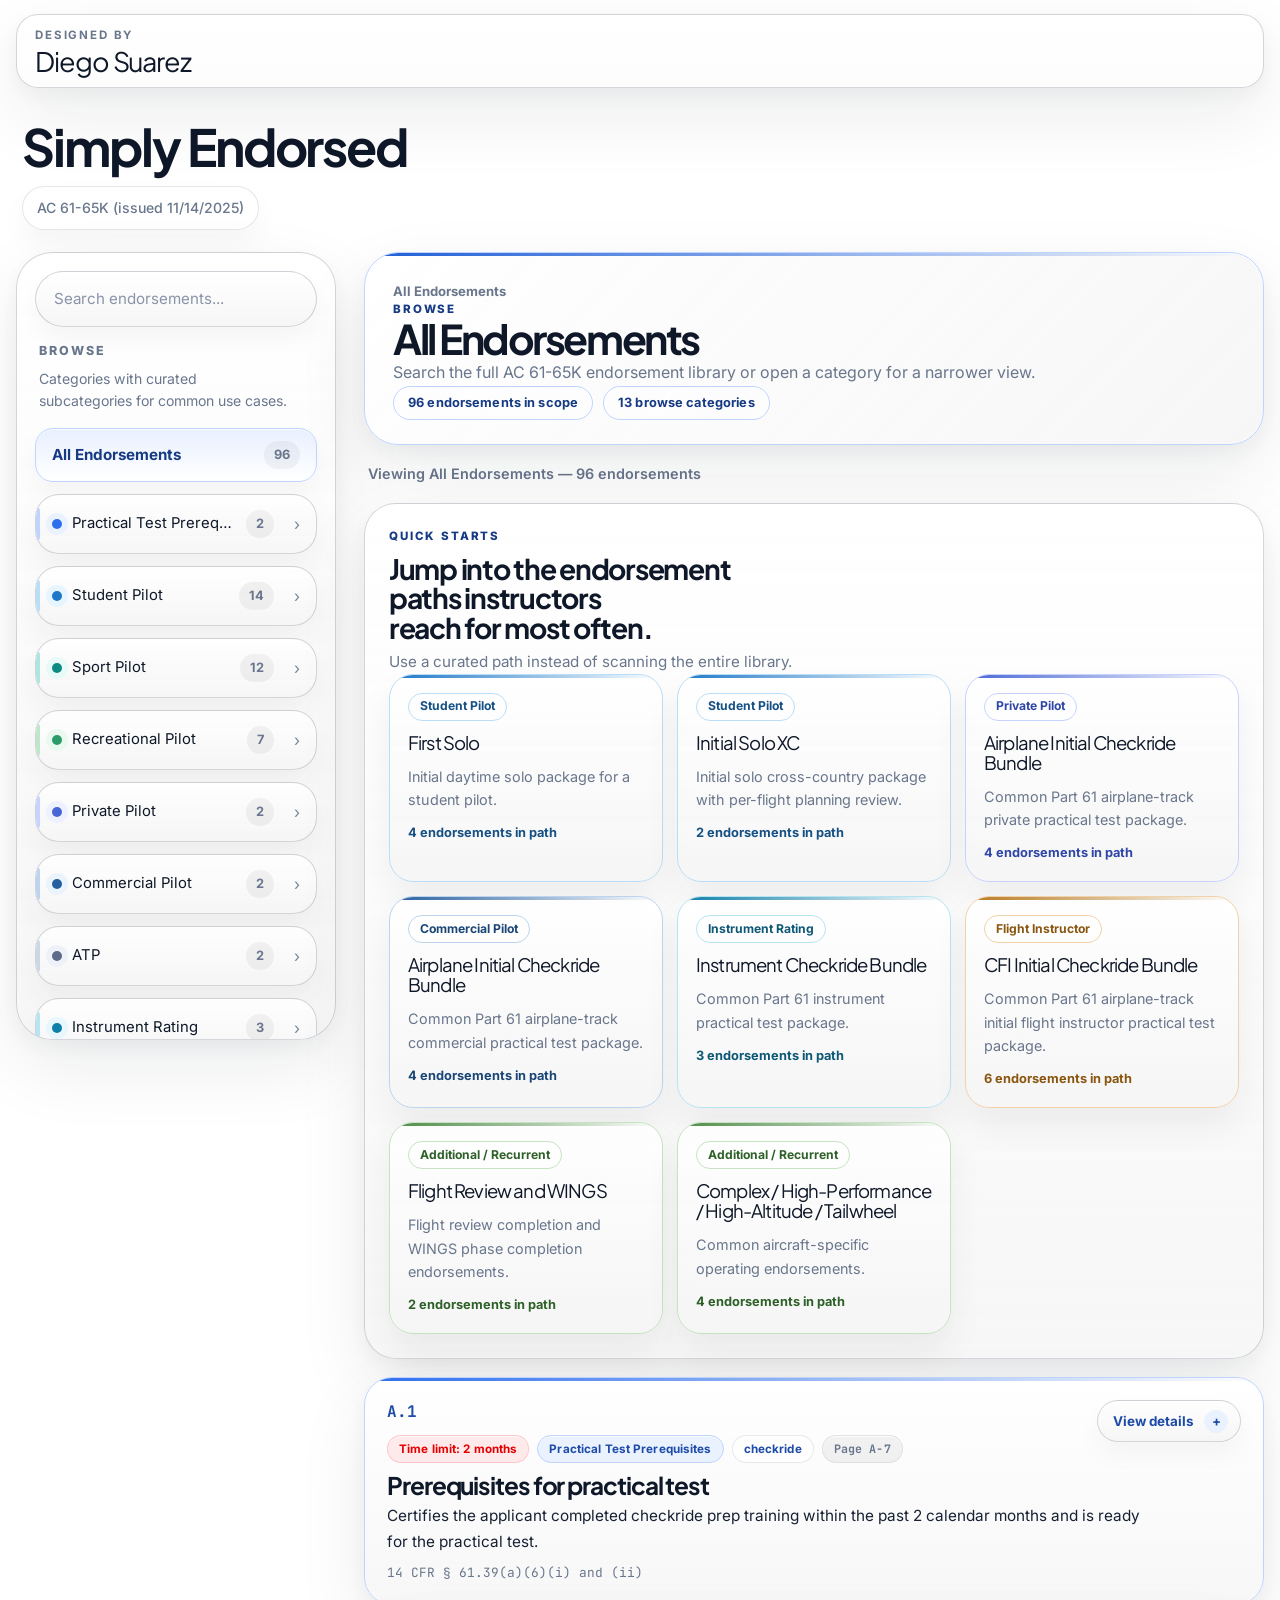
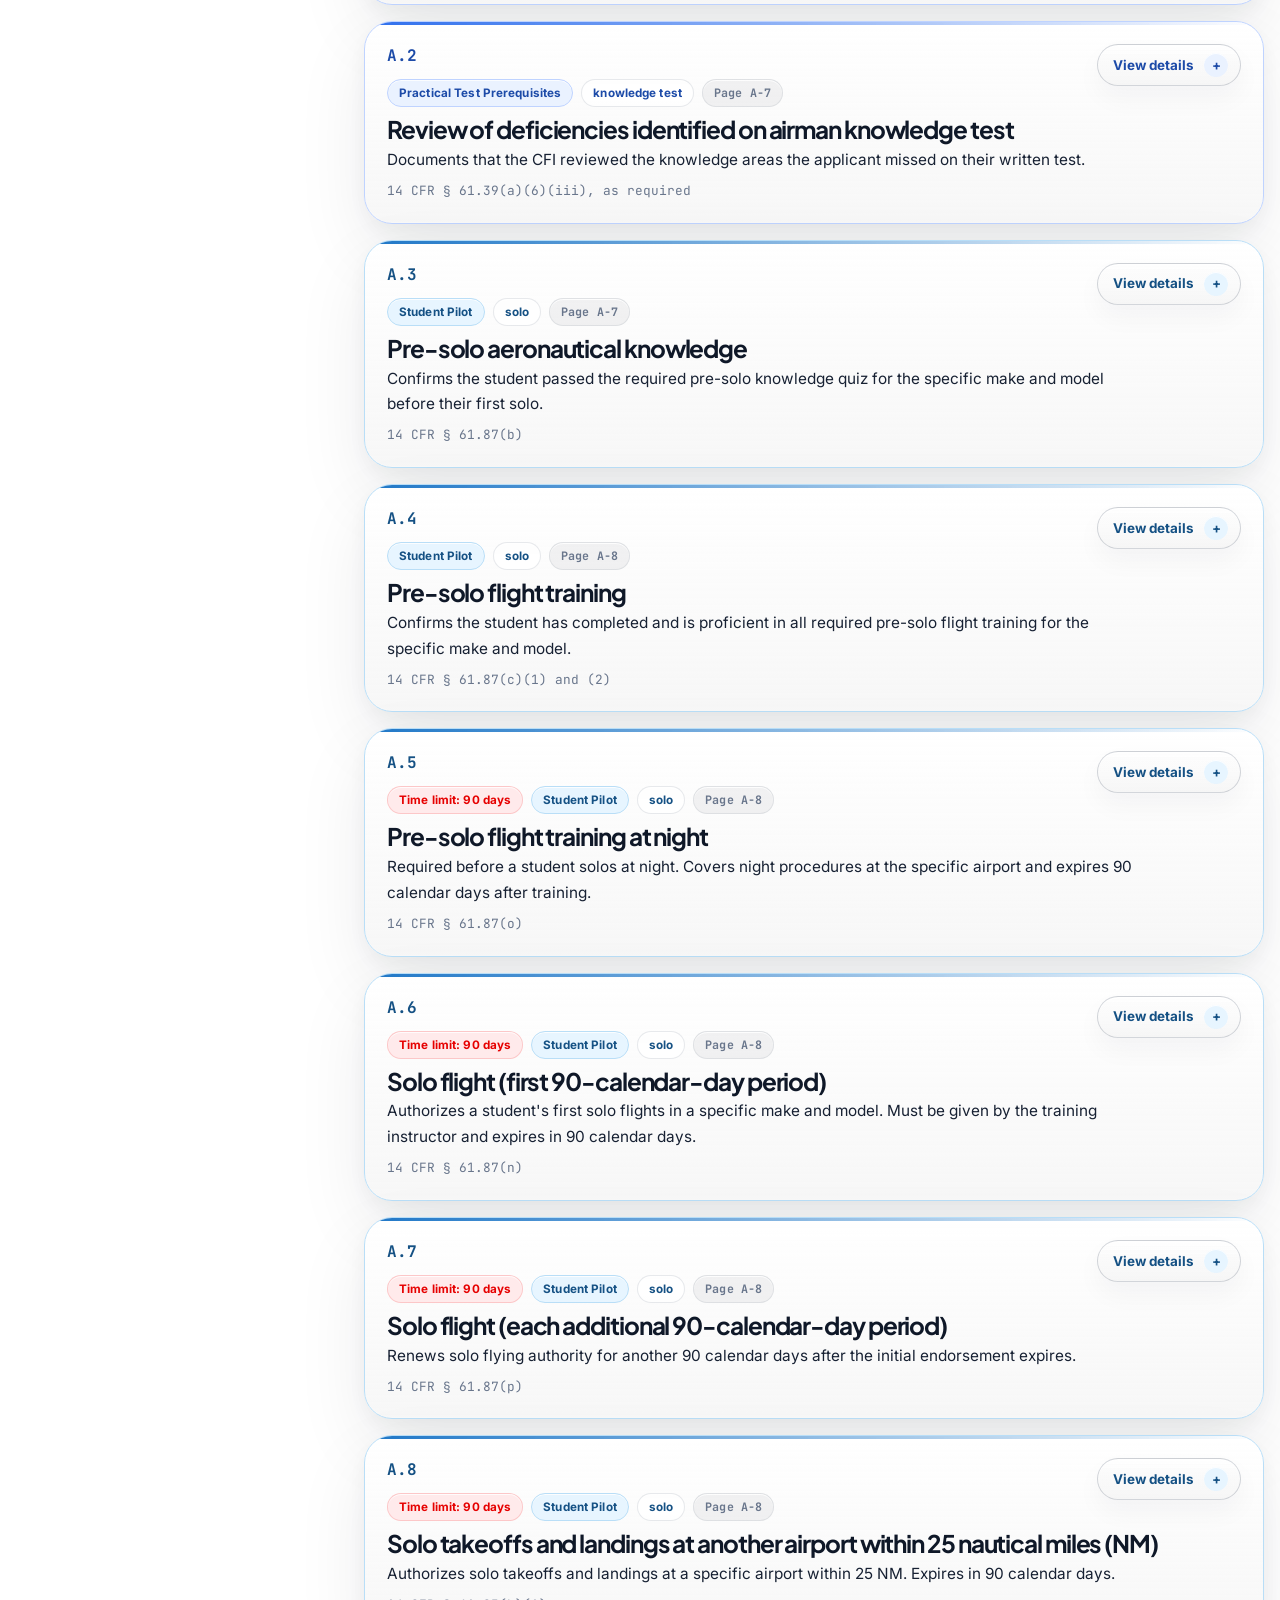
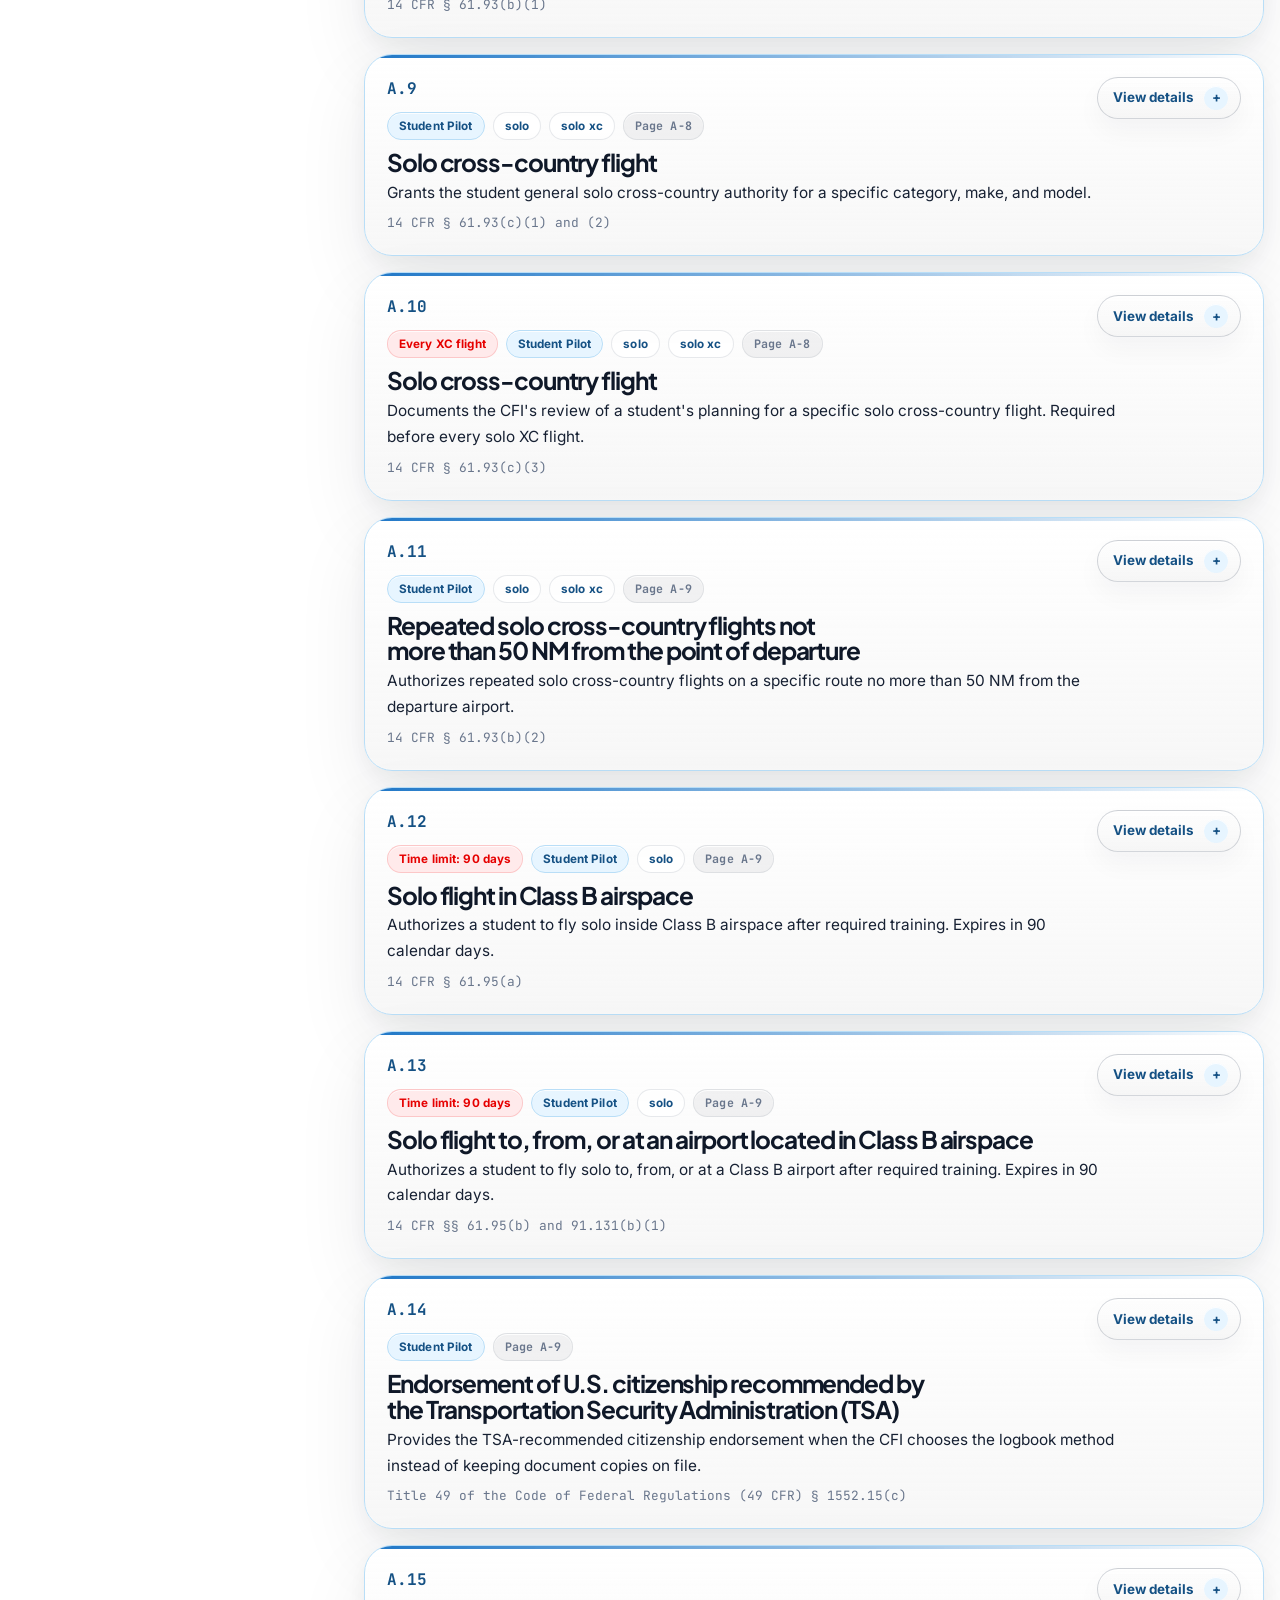
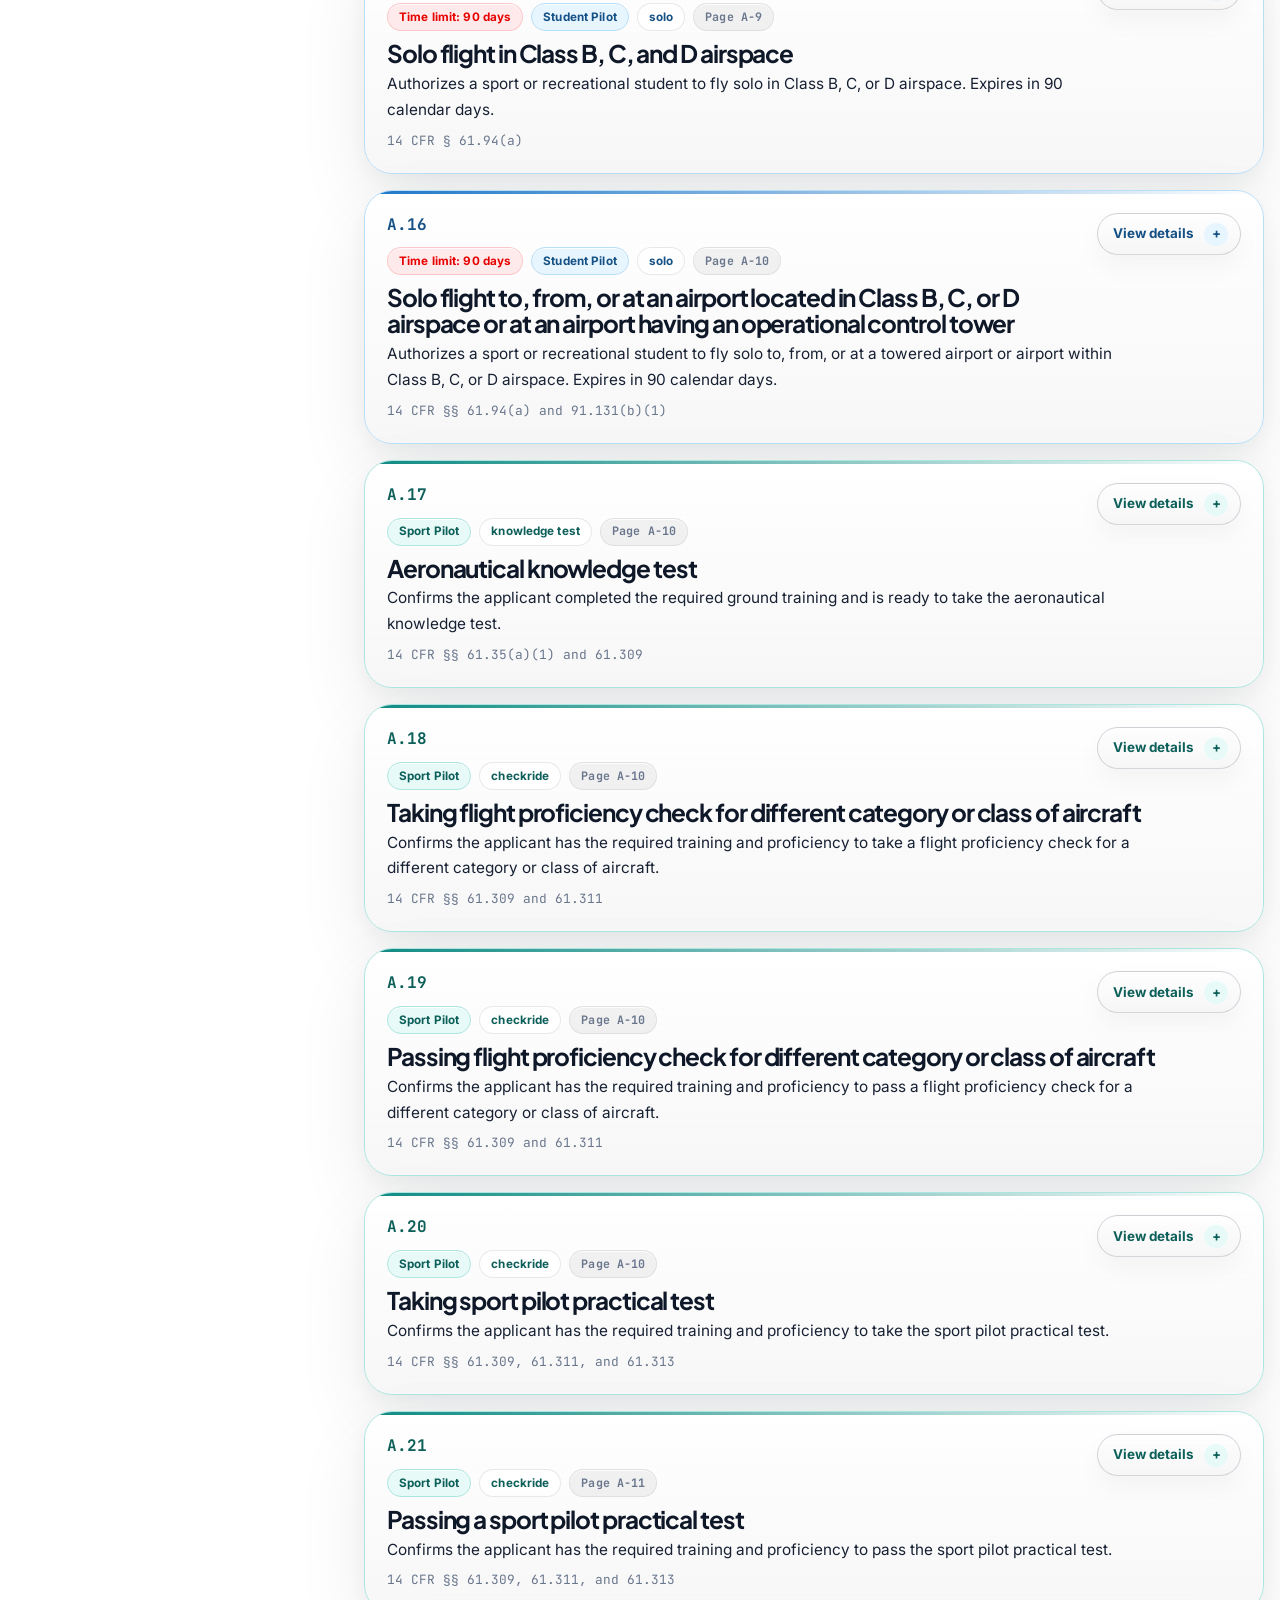
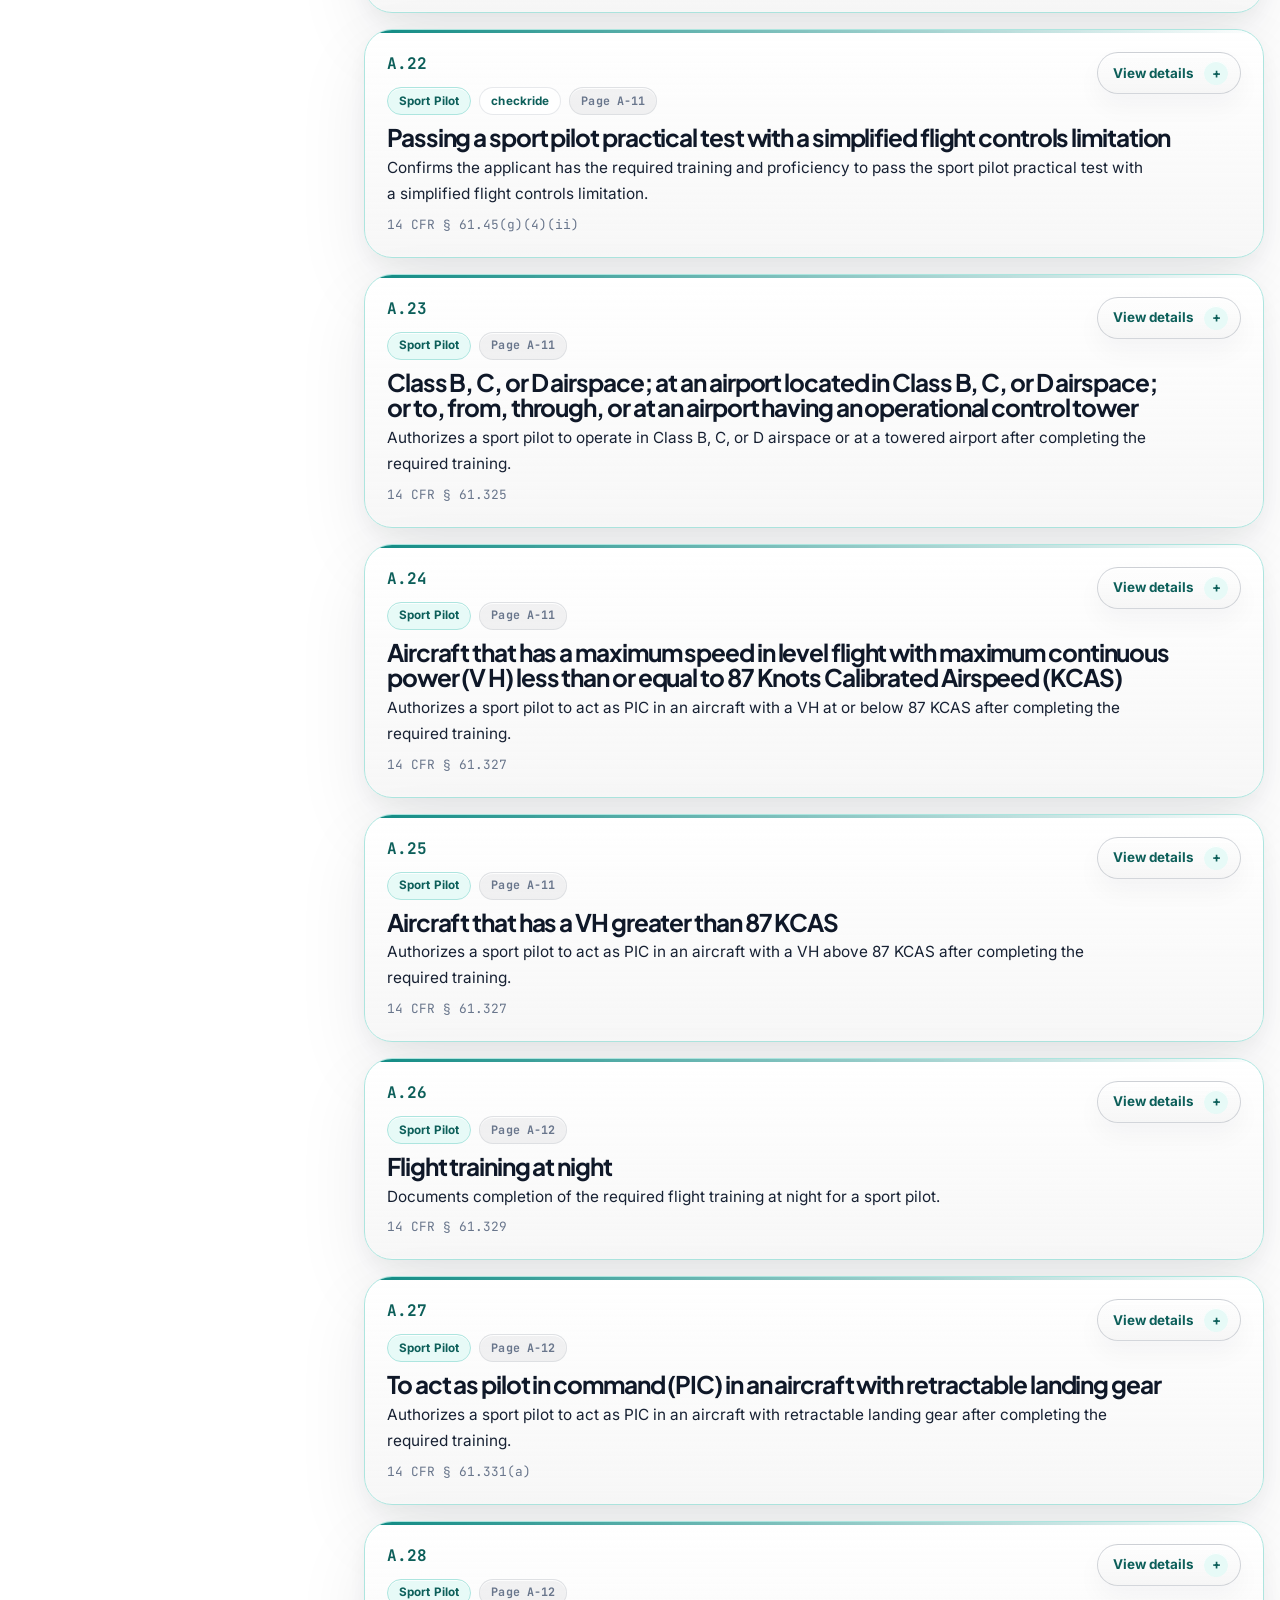
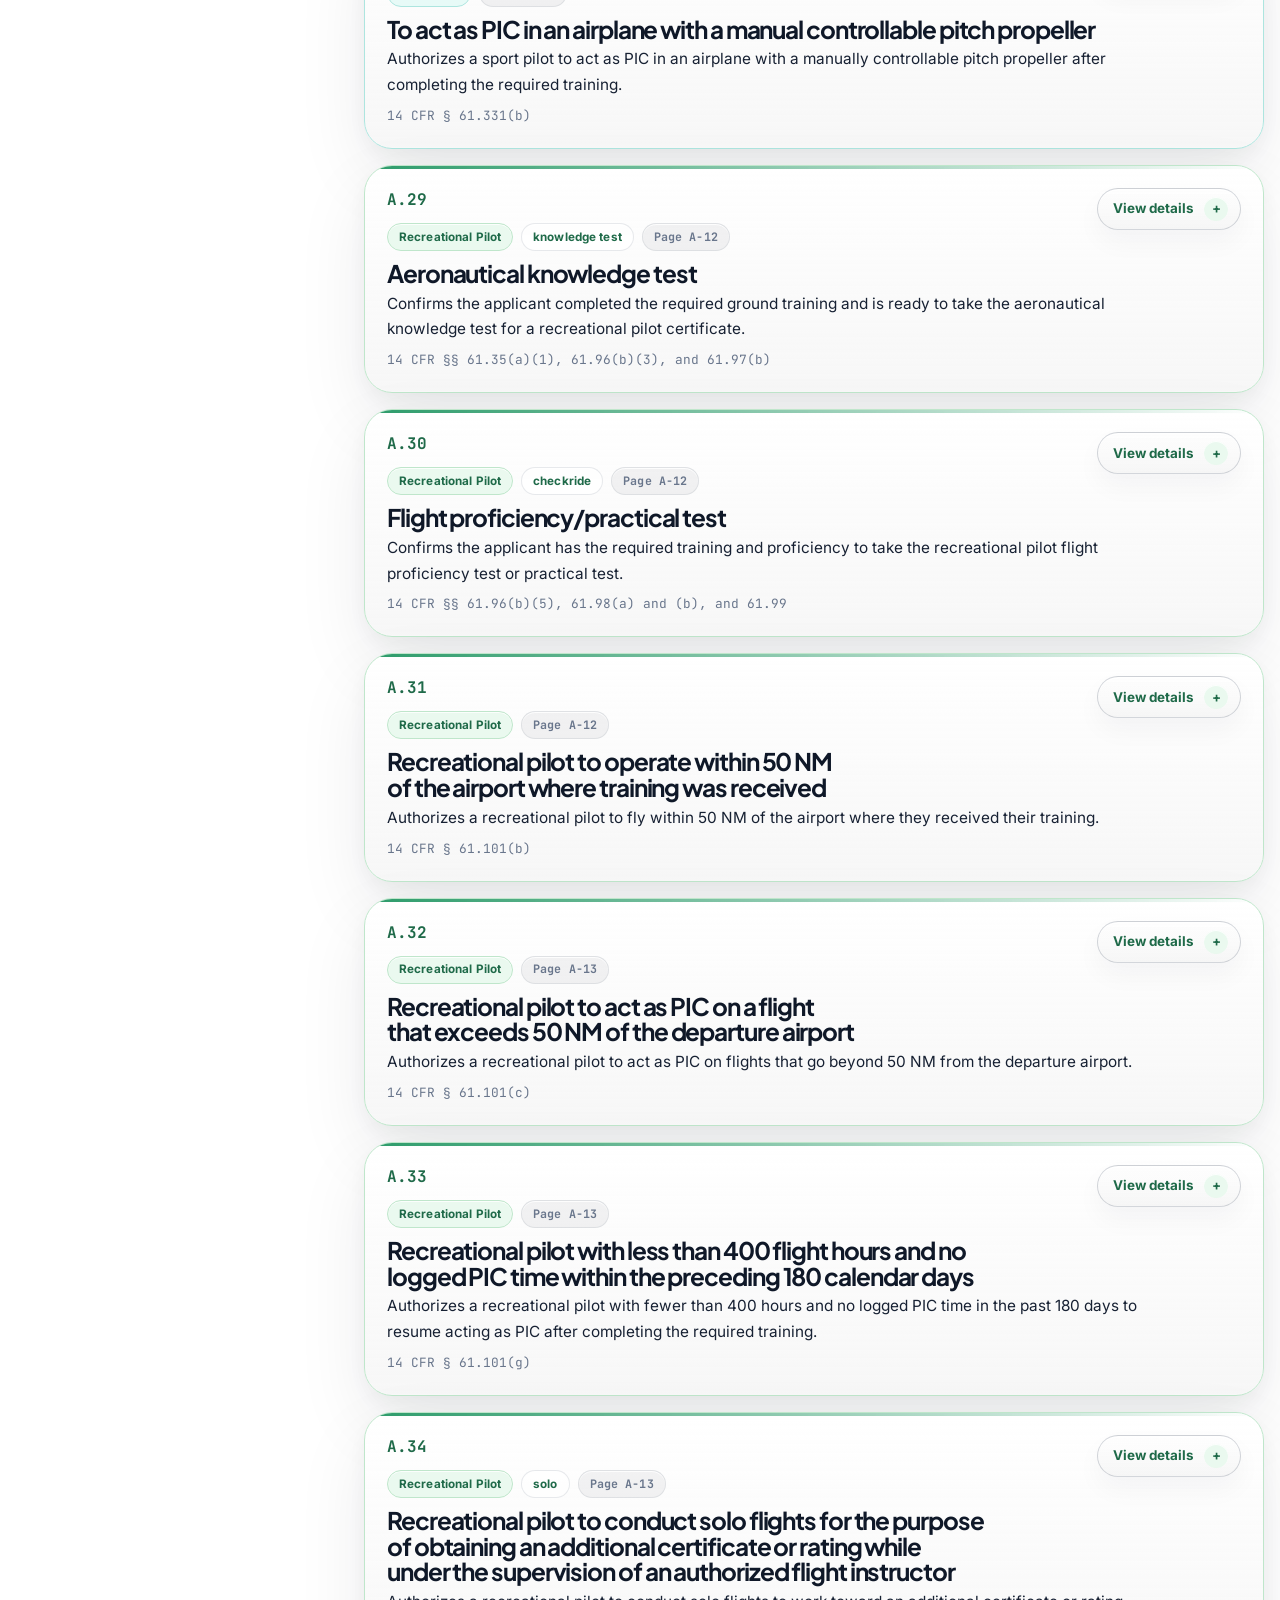
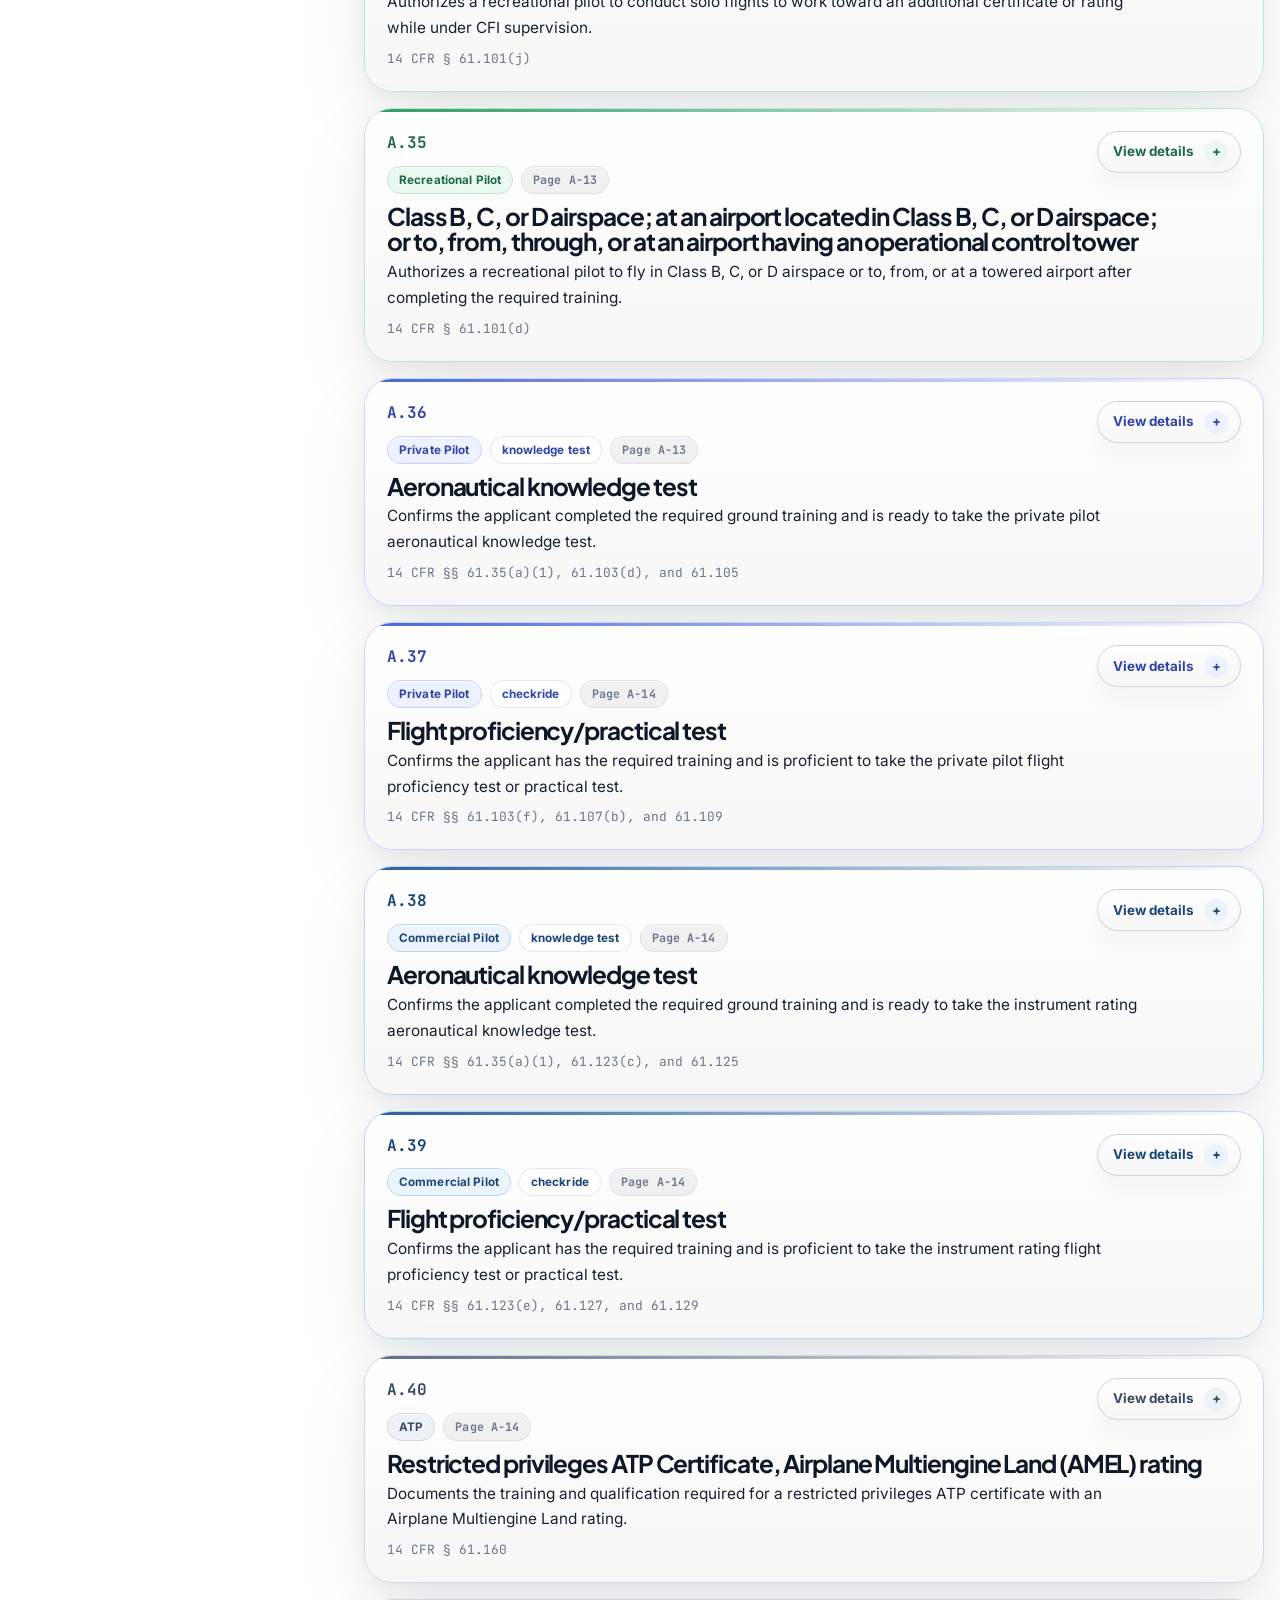
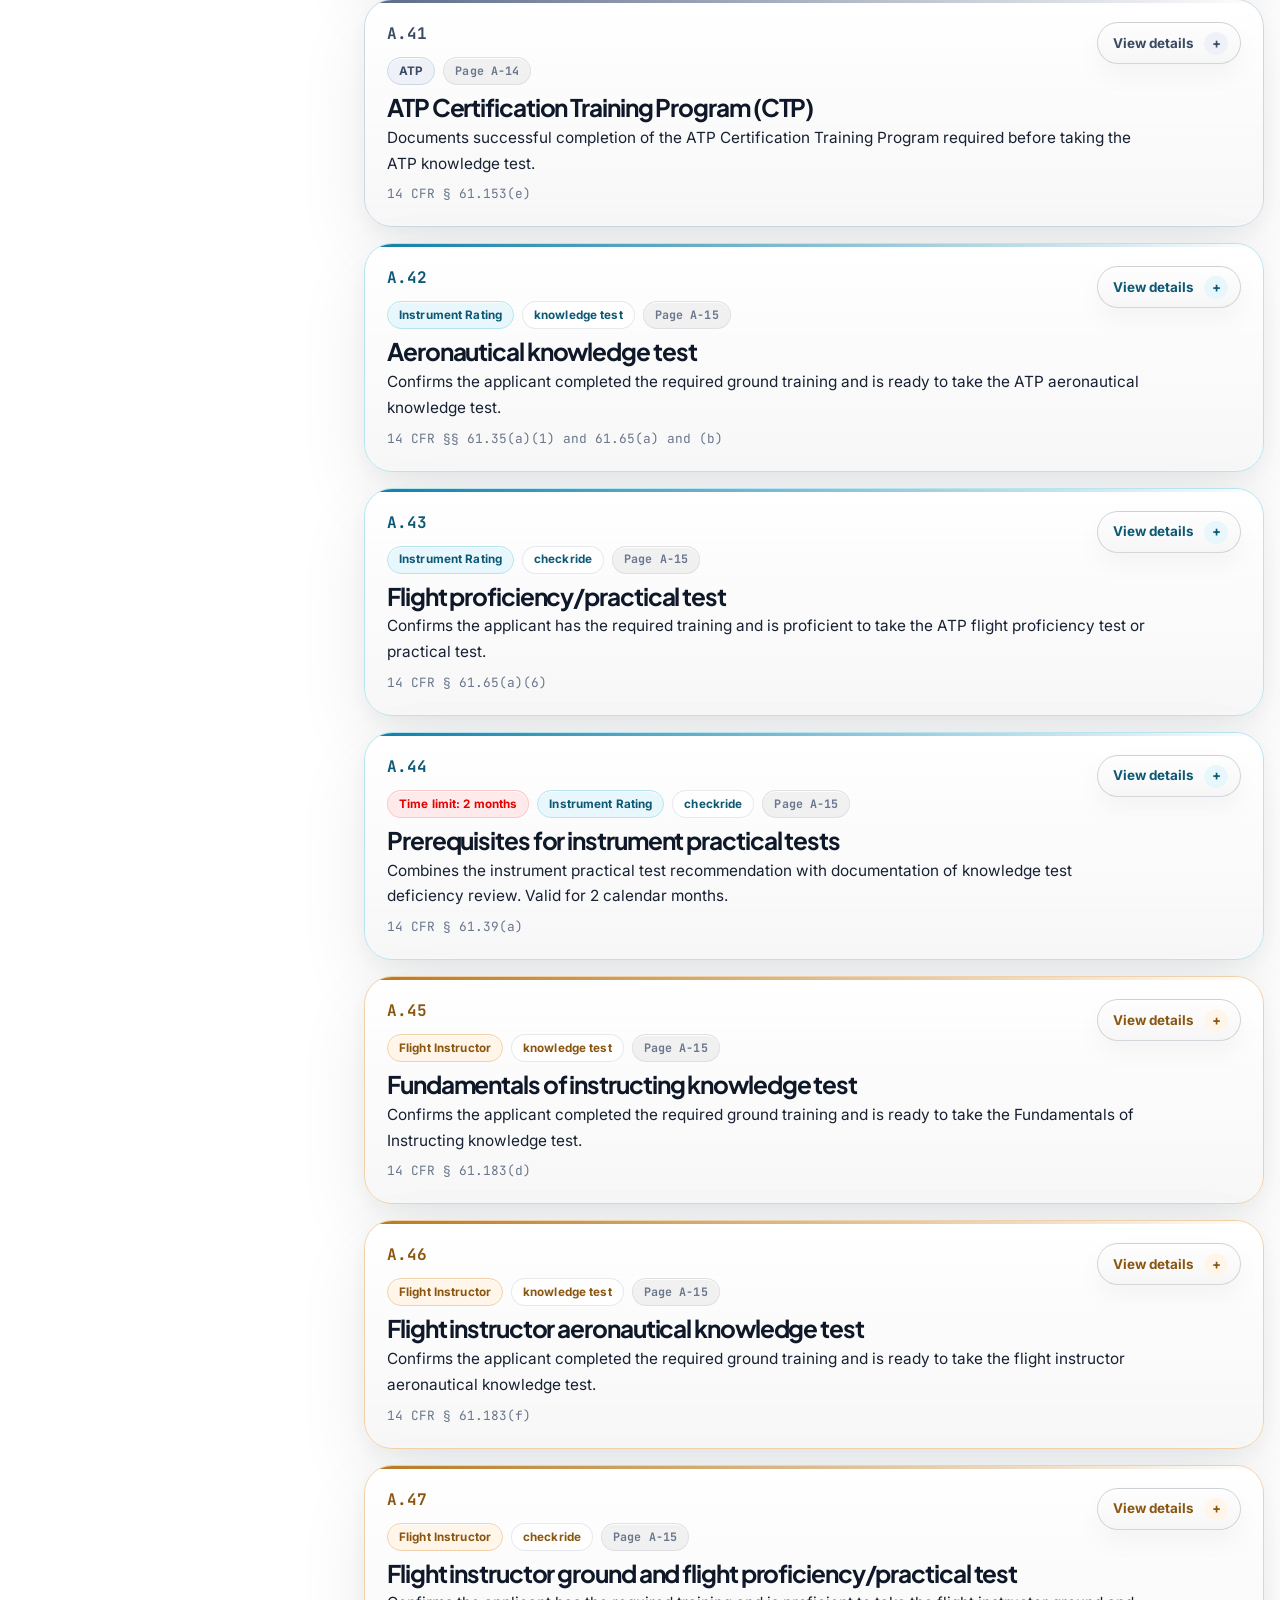
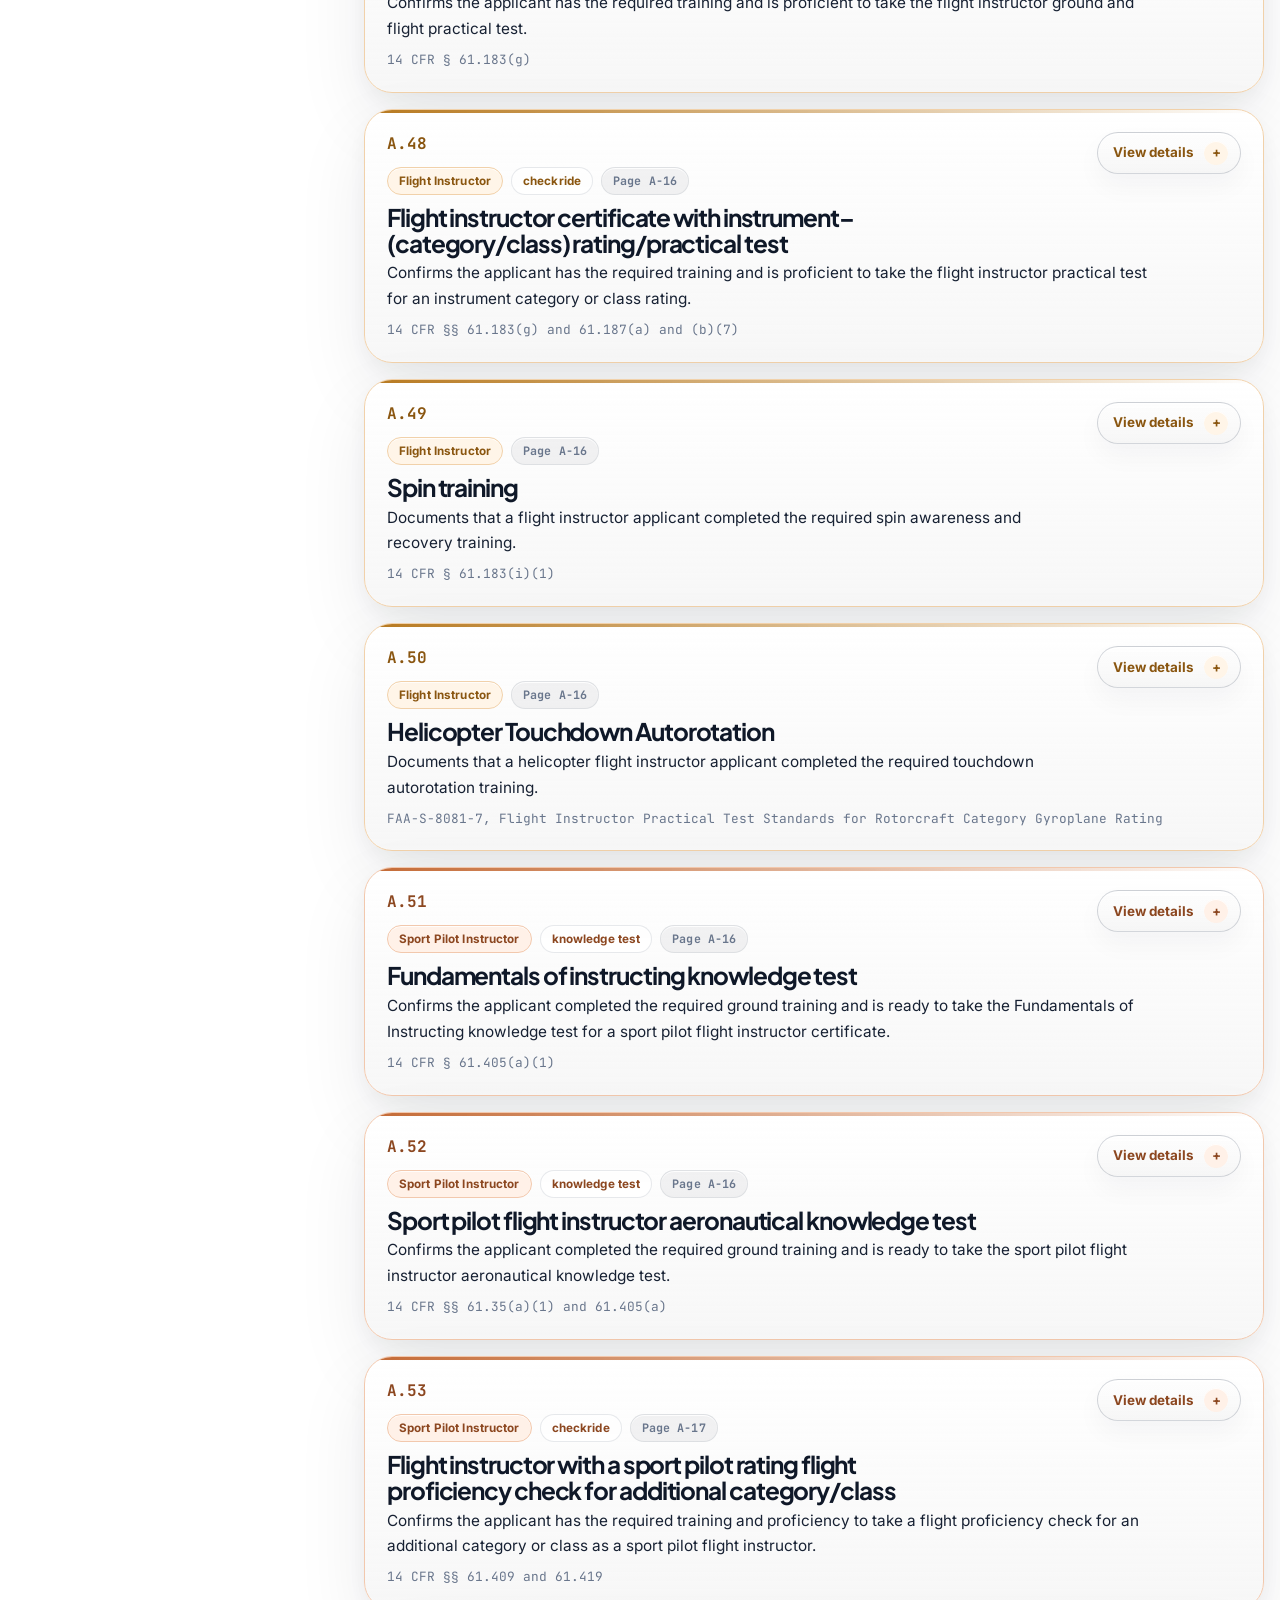
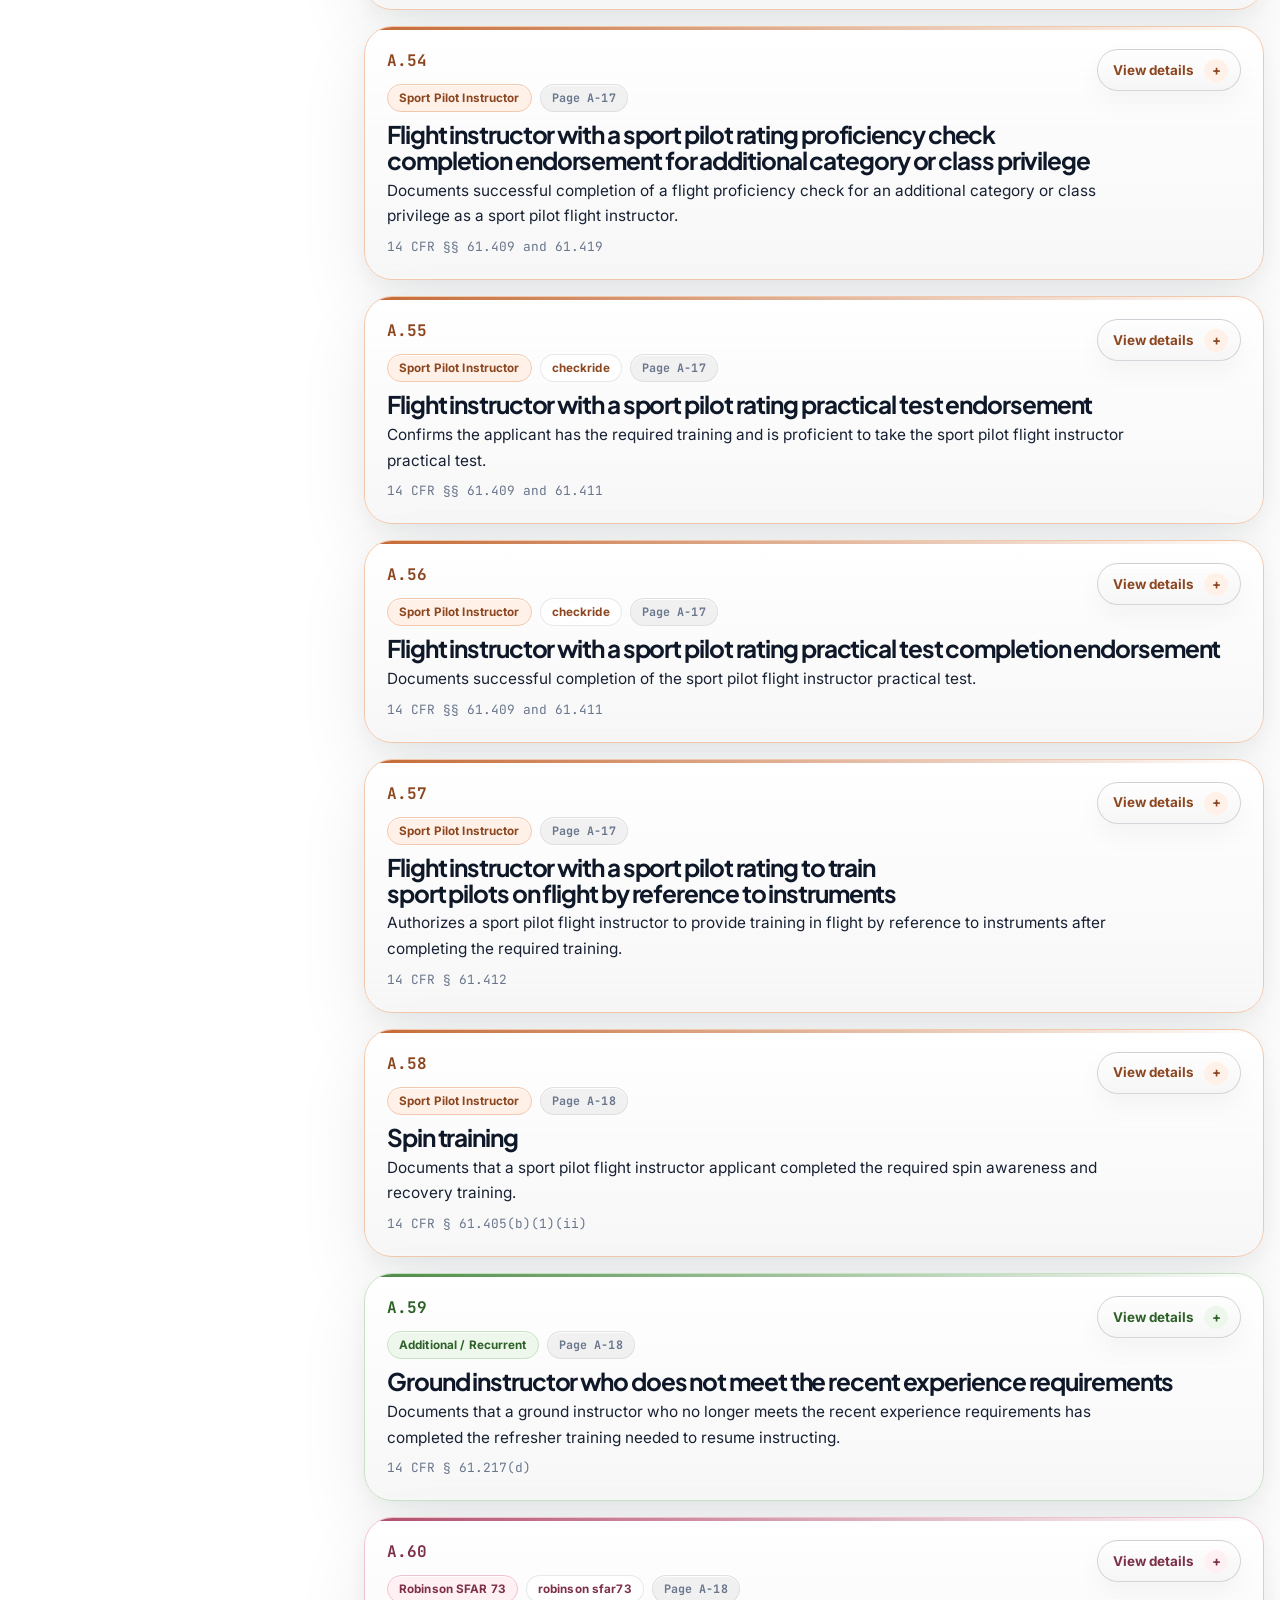
==== index.html @ 492876f8 "Bust JS cache for published endorsement updates" ====
<!doctype html>
<html lang="en">
  <head>
    <meta charset="utf-8">
    <meta name="viewport" content="width=device-width, initial-scale=1">
    <title>Simply Endorsed</title>
    <meta
      name="description"
      content="Browse and search every AC 61-65K endorsement with curated subcategories for common training and checkride use cases."
    >
    <meta name="theme-color" content="#ffffff">
    <meta name="apple-mobile-web-app-capable" content="yes">
    <meta name="apple-mobile-web-app-title" content="Simply Endorsed">
    <link rel="preconnect" href="https://fonts.googleapis.com">
    <link rel="preconnect" href="https://fonts.gstatic.com" crossorigin>
    <link
      rel="stylesheet"
      href="https://fonts.googleapis.com/css2?family=Inter:wght@400;500;600;700;800&family=JetBrains+Mono:wght@500;700&family=Plus+Jakarta+Sans:wght@600;700;800&display=swap"
    >
    <link rel="manifest" href="site.webmanifest?v=2">
    <link rel="shortcut icon" href="APP-ICONs/favicon-32.png?v=4">
    <link rel="icon" type="image/png" sizes="32x32" href="APP-ICONs/favicon-32.png?v=4">
    <link rel="icon" type="image/png" sizes="192x192" href="APP-ICONs/favicon-192.png?v=4">
    <link rel="apple-touch-icon" sizes="180x180" href="APP-ICONs/apple-touch-icon.png?v=4">
    <link rel="stylesheet" href="css/app.css?v=2">
  </head>
  <body>
    <div class="app-shell">
      <!-- Slim sticky topbar: designer credit + browse button only -->
      <div class="topbar-sticky">
        <div class="designer-header">
          <div class="designer-credit">Designed By</div>
          <div class="designer-name">Diego Suarez</div>
        </div>
        <button
          id="sidebarToggleBtn"
          class="icon-btn"
          type="button"
          aria-expanded="false"
          aria-controls="filterRail"
          aria-label="Open browse navigation"
        >
          <span class="icon-burger">&#9776;</span>
          <span class="icon-close">&#10005;</span>
        </button>
      </div>

      <!-- Scroll-away brand block -->
      <div class="brand-block">
        <h1 class="brand-title">Simply Endorsed</h1>
        <p id="acVersionText" class="brand-sub">AC source loading...</p>
      </div>

      <div id="sidebarBackdrop" class="sidebar-backdrop" hidden></div>

      <div class="layout">
        <aside id="filterRail" class="filter-rail" aria-label="Endorsement filters">

          <!-- Search lives inside the rail -->
          <div class="rail-search">
            <label class="sr-only" for="searchInput">Search endorsements</label>
            <div class="search-field">
              <input
                id="searchInput"
                class="search-input"
                type="search"
                placeholder="Search endorsements..."
                autocomplete="off"
              >
              <button
                id="clearSearchBtn"
                class="search-clear"
                type="button"
                aria-label="Clear search"
                hidden
              >
                Clear
              </button>
            </div>
          </div>

          <section class="rail-section">
            <div class="rail-heading">
              <h2>Browse</h2>
              <p>Categories with curated subcategories for common use cases.</p>
            </div>

            <nav id="categoryNav" class="category-nav" aria-label="Browse endorsements">
              <article class="placeholder-card rail-placeholder">
                <h3>Loading browse structure...</h3>
                <p>Categories and subcategories will appear here once the data is ready.</p>
              </article>
            </nav>
          </section>
        </aside>

        <main class="content-area">
          <section id="selectionSummary" class="selection-summary" aria-live="polite" tabindex="-1">
            <nav id="selectionBreadcrumbs" class="selection-breadcrumbs" aria-label="Current browse path">
            </nav>
            <p id="selectionEyebrow" class="selection-eyebrow">Browse</p>
            <h2 id="selectionTitle">All Endorsements</h2>
            <p id="selectionDescription" class="selection-description">
              Loading endorsement library...
            </p>
            <div id="selectionMeta" class="selection-meta"></div>
            <div id="selectionActions" class="selection-actions"></div>
            <div id="bundleBar" class="bundle-bar" hidden></div>
          </section>

          <section class="status-row">
            <p id="resultsSummary">Loading endorsements...</p>
          </section>

          <section id="featuredStrip" class="featured-strip" hidden aria-label="Common starting points">
          </section>

          <section
            id="endorsementList"
            class="endorsement-list"
            aria-live="polite"
            aria-label="Endorsement results"
          >
            <article class="placeholder-card">
              <h2>Preparing endorsement library...</h2>
              <p>Endorsements will appear here with search, browse, and quick-copy support.</p>
            </article>
          </section>
        </main>
      </div>
    </div>

    <footer class="app-footer">
      <p id="footerMeta">FAA model text source: loading...</p>
      <p class="footnote">
        This tool is a reference aid. Verify endorsement applicability against the pilot's context,
        current FARs, and current FAA guidance.
      </p>
    </footer>

    <script src="js/endorsements-data.js?v=3"></script>
    <script src="js/browse-structure.js?v=3"></script>
    <script src="js/app.js?v=3"></script>
  </body>
</html>
---- css/app.css ----
:root {
  --bg: #ffffff;
  --bg-soft: #fafafa;
  --bg-elevated: #f5f5f5;
  --surface: rgba(255, 255, 255, 0.72);
  --surface-soft: rgba(255, 255, 255, 0.6);
  --surface-raised: rgba(255, 255, 255, 0.92);
  --surface-strong: rgba(255, 255, 255, 0.96);
  --surface-tint: rgba(245, 245, 245, 0.92);
  --line: rgba(87, 99, 118, 0.16);
  --line-strong: rgba(87, 99, 118, 0.26);
  --line-bright: rgba(255, 255, 255, 0.78);
  --text: #172133;
  --text-strong: #0f1828;
  --text-muted: #69768c;
  --accent: #1f5ed6;
  --accent-strong: #173f9e;
  --accent-soft: #e8f0ff;
  --accent-ink: #163b84;
  --category-accent: var(--accent);
  --category-soft: var(--accent-soft);
  --category-line: #bfd4ff;
  --category-ink: var(--accent-ink);
  --warn: #e60000;
  --warn-soft: #ffeaeb;
  --display: "Plus Jakarta Sans", "Avenir Next", "Segoe UI", sans-serif;
  --sans: "Inter", "Avenir Next", "Segoe UI", "Helvetica Neue", Arial, sans-serif;
  --mono: "JetBrains Mono", "SFMono-Regular", "Menlo", "Monaco", monospace;
  --radius-xs: 10px;
  --radius-sm: 14px;
  --radius: 22px;
  --radius-lg: 30px;
  --radius-xl: 36px;
  --shadow-sm:
    0 16px 38px rgba(15, 23, 42, 0.06),
    0 4px 14px rgba(15, 23, 42, 0.04);
  --shadow-md:
    0 28px 72px rgba(15, 23, 42, 0.08),
    0 8px 24px rgba(15, 23, 42, 0.05);
  --shadow-lg:
    0 42px 110px rgba(15, 23, 42, 0.12),
    0 12px 30px rgba(15, 23, 42, 0.06);
  --shadow-inset:
    inset 0 1px 0 rgba(255, 255, 255, 0.9),
    inset 0 -1px 0 rgba(255, 255, 255, 0.18);
  --panel-blur: 20px;
  --max-width: 1440px;
}

*,
*::before,
*::after {
  box-sizing: border-box;
}

html,
body {
  margin: 0;
  padding: 0;
  min-height: 100%;
}

html {
  scroll-behavior: smooth;
}

body {
  position: relative;
  font-family: var(--sans);
  color: var(--text);
  line-height: 1.56;
  background: var(--bg);
  -webkit-font-smoothing: antialiased;
  text-rendering: optimizeLegibility;
}

body::before,
body::after {
  content: "";
  position: fixed;
  inset: auto;
  z-index: 0;
  pointer-events: none;
  border-radius: 999px;
  filter: blur(70px);
  opacity: 0.6;
}

body::before {
  display: none;
}

body::after {
  display: none;
}

body.sidebar-open,
body.is-sidebar-open {
  overflow: hidden;
}

button,
input {
  font: inherit;
}

h1,
h2,
h3,
h4 {
  text-wrap: balance;
}

p {
  text-wrap: pretty;
}

::selection {
  background: rgba(31, 94, 214, 0.14);
  color: var(--text-strong);
}

.sr-only {
  position: absolute;
  width: 1px;
  height: 1px;
  padding: 0;
  margin: -1px;
  overflow: hidden;
  clip: rect(0, 0, 0, 0);
  border: 0;
}

.app-shell {
  position: relative;
  z-index: 1;
  min-height: calc(100vh - 120px);
}

.topbar-sticky,
.filter-rail,
.selection-summary,
.featured-strip,
.endorsement-card,
.placeholder-card,
.app-footer {
  position: relative;
  isolation: isolate;
  border: 1px solid var(--line-strong);
  background:
    linear-gradient(180deg, rgba(255, 255, 255, 0.92) 0%, rgba(245, 245, 245, 0.8) 100%);
  box-shadow: var(--shadow-md), var(--shadow-inset);
  backdrop-filter: blur(var(--panel-blur)) saturate(160%);
  -webkit-backdrop-filter: blur(var(--panel-blur)) saturate(160%);
}

.topbar-sticky::after,
.filter-rail::after,
.selection-summary::after,
.featured-strip::after,
.endorsement-card::after,
.placeholder-card::after,
.app-footer::after {
  content: "";
  position: absolute;
  inset: 0;
  z-index: 0;
  pointer-events: none;
  border-radius: inherit;
  background: none;
}

.topbar-sticky > *,
.filter-rail > *,
.selection-summary > *,
.featured-strip > *,
.endorsement-card > *,
.placeholder-card > *,
.app-footer > * {
  position: relative;
  z-index: 1;
}

.topbar-sticky {
  position: sticky;
  top: 14px;
  z-index: 80;
  width: min(var(--max-width), calc(100% - 32px));
  margin: 14px auto 0;
  padding: 12px 16px 12px 18px;
  border-radius: 22px;
  display: flex;
  align-items: center;
  justify-content: space-between;
  gap: 14px;
  background: linear-gradient(180deg, rgba(255, 255, 255, 0.32) 0%, rgba(245, 245, 245, 0.2) 100%);
}

.designer-header {
  display: grid;
  gap: 3px;
}

.designer-credit {
  margin: 0;
  font-size: 0.72rem;
  font-weight: 700;
  letter-spacing: 0.16em;
  text-transform: uppercase;
  color: var(--text-muted);
}

.designer-name {
  margin: 0;
  font-family: var(--display);
  font-size: clamp(1.25rem, 2.1vw, 1.7rem);
  line-height: 1;
  letter-spacing: -0.04em;
  color: var(--text-strong);
}

.icon-btn {
  appearance: none;
  border: 1px solid var(--line-strong);
  background:
    linear-gradient(180deg, rgba(255, 255, 255, 0.84) 0%, rgba(245, 245, 245, 0.92) 100%);
  color: var(--text-strong);
  box-shadow: var(--shadow-sm), var(--shadow-inset);
  padding: 0;
  width: 48px;
  height: 48px;
  border-radius: 16px;
  font-size: 1.1rem;
  line-height: 1;
  display: flex;
  align-items: center;
  justify-content: center;
  cursor: pointer;
  flex-shrink: 0;
  transition:
    transform 180ms ease,
    opacity 180ms ease,
    border-color 180ms ease,
    box-shadow 180ms ease,
    background 180ms ease;
}

.icon-btn:hover {
  transform: translateY(-1px);
  border-color: rgba(31, 94, 214, 0.18);
  box-shadow: var(--shadow-md), var(--shadow-inset);
}

.icon-btn:active {
  transform: translateY(0) scale(0.98);
}

.icon-burger,
.icon-close {
  position: absolute;
  inset: 0;
  display: flex;
  align-items: center;
  justify-content: center;
  transition:
    opacity 250ms cubic-bezier(0.4, 0, 0.2, 1),
    transform 250ms cubic-bezier(0.4, 0, 0.2, 1);
}

.icon-close {
  opacity: 0;
  transform: rotate(-90deg) scale(0.5);
}

.icon-btn[aria-expanded="true"] .icon-burger {
  opacity: 0;
  transform: rotate(90deg) scale(0.5);
}

.icon-btn[aria-expanded="true"] .icon-close {
  opacity: 1;
  transform: rotate(0) scale(1);
}

.brand-block {
  width: min(var(--max-width), calc(100% - 32px));
  margin: 28px auto 0;
  padding: 4px 6px 0;
  display: grid;
  gap: 12px;
}

.brand-title {
  margin: 0;
  max-width: 100%;
  font-family: var(--display);
  font-size: clamp(1.8rem, 4vw, 3.5rem);
  line-height: 1.05;
  letter-spacing: -0.04em;
  color: var(--text-strong);
}

.brand-sub {
  margin: 0;
  width: fit-content;
  max-width: 100%;
  padding: 10px 14px;
  border-radius: 999px;
  border: 1px solid var(--line);
  background: rgba(255, 255, 255, 0.5);
  box-shadow: 0 14px 28px rgba(15, 23, 42, 0.04), inset 0 1px 0 rgba(255, 255, 255, 0.82);
  color: var(--text-muted);
  font-size: 0.88rem;
  font-weight: 500;
}

.sidebar-backdrop[hidden] {
  display: none;
}

.sidebar-backdrop {
  position: fixed;
  inset: 0;
  z-index: 85;
  background: rgba(17, 24, 39, 0.26);
  backdrop-filter: blur(8px);
  -webkit-backdrop-filter: blur(8px);
}

.layout {
  display: grid;
  grid-template-columns: 320px minmax(0, 1fr);
  align-items: start;
  gap: 28px;
  width: min(var(--max-width), 100%);
  margin: 0 auto;
  padding: 22px 16px 38px;
}

.filter-rail {
  align-self: start;
  position: sticky;
  top: 94px;
  height: calc(100dvh - 112px);
  min-height: 0;
  border-radius: var(--radius-xl);
  padding: 18px;
  overflow-x: hidden;
  overflow-y: auto;
  overscroll-behavior: contain;
  -webkit-overflow-scrolling: touch;
  touch-action: pan-y;
  scrollbar-width: thin;
  scrollbar-color: rgba(105, 118, 140, 0.38) transparent;
}

.rail-search {
  margin-bottom: 14px;
}

.search-field {
  position: relative;
}

.search-input {
  width: 100%;
  height: 56px;
  padding: 0 76px 0 18px;
  border: 1px solid var(--line-strong);
  border-radius: 999px;
  background:
    linear-gradient(180deg, rgba(255, 255, 255, 0.84) 0%, rgba(245, 245, 245, 0.9) 100%);
  box-shadow:
    inset 0 1px 0 rgba(255, 255, 255, 0.8),
    0 12px 24px rgba(15, 23, 42, 0.04);
  color: var(--text-strong);
  font-size: 0.95rem;
  text-overflow: ellipsis;
  transition:
    border-color 160ms ease,
    box-shadow 160ms ease,
    background 160ms ease,
    transform 160ms ease;
}

.search-input::-webkit-search-decoration,
.search-input::-webkit-search-cancel-button,
.search-input::-webkit-search-results-button,
.search-input::-webkit-search-results-decoration {
  -webkit-appearance: none;
  appearance: none;
}

.search-input::placeholder {
  color: #8a94a8;
}

.search-input:focus-visible {
  outline: none;
  border-color: rgba(31, 94, 214, 0.32);
  background: rgba(255, 255, 255, 0.96);
  box-shadow:
    inset 0 1px 0 rgba(255, 255, 255, 0.92),
    0 0 0 4px rgba(31, 94, 214, 0.1),
    0 14px 28px rgba(15, 23, 42, 0.05);
}

.search-clear {
  appearance: none;
  position: absolute;
  top: 8px;
  right: 8px;
  bottom: 8px;
  border: 1px solid rgba(31, 94, 214, 0.14);
  border-radius: 999px;
  background: var(--accent-soft);
  color: var(--accent-ink);
  padding: 0 13px;
  font-size: 0.8rem;
  font-weight: 700;
  cursor: pointer;
  transition:
    transform 160ms ease,
    border-color 160ms ease,
    background 160ms ease,
    box-shadow 160ms ease;
}

.search-clear:hover {
  transform: translateY(-1px);
  border-color: rgba(31, 94, 214, 0.2);
  background: #dfeaff;
  box-shadow: 0 10px 18px rgba(31, 94, 214, 0.1);
}

.rail-section h2 {
  margin: 0;
  font-size: 0.78rem;
  font-weight: 800;
  letter-spacing: 0.16em;
  text-transform: uppercase;
  color: var(--text-muted);
}

.rail-heading {
  margin: 4px 4px 16px;
}

.rail-heading p {
  margin: 8px 0 0;
  color: var(--text-muted);
  font-size: 0.88rem;
  line-height: 1.55;
  max-width: 28ch;
}

.rail-placeholder {
  box-shadow: none;
}

.category-nav {
  display: flex;
  flex-direction: column;
  gap: 12px;
}

.all-button,
.rail-close,
.selection-reset,
.bundle-toggle,
.detail-toggle,
.empty-state button {
  appearance: none;
  border: 1px solid var(--line-strong);
  background:
    linear-gradient(180deg, rgba(255, 255, 255, 0.88) 0%, rgba(245, 245, 245, 0.92) 100%);
  box-shadow:
    0 12px 26px rgba(15, 23, 42, 0.04),
    inset 0 1px 0 rgba(255, 255, 255, 0.84);
  color: var(--text-strong);
  transition:
    transform 180ms ease,
    border-color 180ms ease,
    box-shadow 180ms ease,
    background 180ms ease,
    color 180ms ease;
}

.all-button {
  width: 100%;
  min-height: 54px;
  display: flex;
  align-items: center;
  justify-content: space-between;
  gap: 12px;
  border-radius: 18px;
  padding: 0 16px;
  text-align: left;
  cursor: pointer;
  font-size: 0.95rem;
  font-weight: 700;
}

.all-button:hover,
.rail-close:hover,
.selection-reset:hover,
.bundle-toggle:hover,
.detail-toggle:hover,
.empty-state button:hover {
  transform: translateY(-1px);
  border-color: rgba(31, 94, 214, 0.18);
  box-shadow:
    0 16px 32px rgba(15, 23, 42, 0.05),
    inset 0 1px 0 rgba(255, 255, 255, 0.88);
}

.all-button.is-active {
  background: linear-gradient(180deg, var(--accent-soft) 0%, rgba(255, 255, 255, 0.96) 100%);
  border-color: #bfd4ff;
  color: var(--accent-ink);
}

.nav-group {
  position: relative;
  overflow: hidden;
  border: 1px solid var(--line-strong);
  border-radius: 24px;
  background:
    linear-gradient(180deg, rgba(255, 255, 255, 0.86) 0%, rgba(245, 245, 245, 0.84) 100%);
  box-shadow:
    0 16px 34px rgba(15, 23, 42, 0.05),
    inset 0 1px 0 rgba(255, 255, 255, 0.86);
}

.nav-group::before {
  content: "";
  position: absolute;
  inset: 12px auto 12px 0;
  width: 4px;
  border-radius: 0 999px 999px 0;
  background: var(--category-line);
}

.nav-group::after {
  content: "";
  position: absolute;
  inset: 0;
  pointer-events: none;
  background: none;
}

.nav-group.is-active {
  border-color: var(--category-line);
}

.category-button {
  width: 100%;
  min-height: 58px;
  border: 0;
  background: transparent;
  color: var(--text-strong);
  padding: 13px 16px;
  display: grid;
  grid-template-columns: minmax(0, 1fr) auto;
  align-items: center;
  gap: 10px;
  text-align: left;
  cursor: pointer;
  font-size: 0.93rem;
  transition:
    background 180ms ease,
    color 180ms ease;
}

.category-button:hover {
  background: rgba(255, 255, 255, 0.28);
}

.nav-group.is-active .category-button,
.nav-group.is-open .category-button,
.nav-group.is-view-active .category-button {
  background: linear-gradient(180deg, rgba(255, 255, 255, 0.36) 0%, var(--category-soft) 100%);
  color: var(--category-ink);
}

.category-label-wrap {
  min-width: 0;
  width: 100%;
  display: grid;
  grid-template-columns: auto minmax(0, 1fr) auto auto;
  align-items: center;
  gap: 10px;
}

.category-swatch {
  width: 10px;
  height: 10px;
  border-radius: 999px;
  flex: 0 0 auto;
  background: var(--category-accent);
  box-shadow: 0 0 0 6px var(--category-soft);
}

.category-label {
  min-width: 0;
  overflow: hidden;
  text-overflow: ellipsis;
  white-space: nowrap;
}

.category-count {
  display: inline-flex;
  align-items: center;
  justify-content: center;
  min-height: 28px;
  padding: 0 10px;
  border-radius: 999px;
  background: rgba(23, 32, 51, 0.05);
  color: var(--text-muted);
  font-size: 0.8rem;
  font-weight: 700;
  white-space: nowrap;
}

.nav-group.is-active .category-count,
.nav-group.is-open .category-count {
  background: rgba(255, 255, 255, 0.46);
  color: var(--category-ink);
}

.match-dot {
  width: 8px;
  height: 8px;
  border-radius: 999px;
  background: var(--category-accent);
  box-shadow: 0 0 0 4px rgba(31, 94, 214, 0.12);
}

.category-caret {
  color: #78859a;
  font-size: 1rem;
  line-height: 1;
}

.subcategory-list[hidden] {
  display: none;
}

.subcategory-list {
  display: grid;
  gap: 8px;
  padding: 0 14px 14px 18px;
  border-top: 1px solid rgba(255, 255, 255, 0.32);
  background: linear-gradient(180deg, rgba(255, 255, 255, 0.06) 0%, rgba(255, 255, 255, 0.26) 100%);
}

.view-category-link,
.subcategory-link {
  appearance: none;
  min-height: 42px;
  border: 1px solid transparent;
  border-radius: 16px;
  background: rgba(255, 255, 255, 0.52);
  text-align: left;
  padding: 9px 12px;
  color: var(--text-muted);
  font-size: 0.86rem;
  cursor: pointer;
  display: flex;
  align-items: center;
  transition:
    background 160ms ease,
    border-color 160ms ease,
    color 160ms ease,
    transform 160ms ease;
}

.view-category-link {
  border-style: solid;
  border-color: var(--category-line);
  background: linear-gradient(180deg, rgba(255, 255, 255, 0.74) 0%, var(--category-soft) 100%);
  color: var(--category-ink);
  font-weight: 700;
}

.view-category-link:hover,
.subcategory-link:hover {
  transform: translateY(-1px);
  background: var(--category-soft);
  color: var(--category-ink);
}

.view-category-link.is-active,
.subcategory-link.is-active {
  background: linear-gradient(180deg, rgba(255, 255, 255, 0.58) 0%, var(--category-soft) 100%);
  border-color: var(--category-accent);
  color: var(--category-ink);
  font-weight: 700;
}

.content-area {
  display: grid;
  align-content: start;
  gap: 18px;
}

.selection-summary {
  overflow: hidden;
  border-color: var(--category-line);
  border-radius: 34px;
  padding: 28px 28px 24px;
  background:
    linear-gradient(135deg, rgba(255, 255, 255, 0.94) 0%, rgba(245, 245, 245, 0.86) 100%);
  scroll-margin-top: 116px;
}

.selection-summary::before {
  content: "";
  position: absolute;
  inset: 0 0 auto 0;
  height: 3px;
  background: linear-gradient(90deg, var(--category-accent) 0%, rgba(255, 255, 255, 0.4) 100%);
}

.selection-summary:focus-visible {
  outline: 2px solid var(--category-accent);
  outline-offset: 4px;
}

.selection-breadcrumbs {
  display: flex;
  align-items: center;
  flex-wrap: wrap;
  gap: 8px;
  color: var(--text-muted);
  font-size: 0.82rem;
}

.selection-breadcrumbs:empty,
.selection-actions:empty {
  display: none;
}

.breadcrumb-button {
  appearance: none;
  border: 0;
  padding: 0;
  background: transparent;
  color: var(--category-accent);
  cursor: pointer;
  font: inherit;
  font-size: 0.82rem;
  font-weight: 700;
}

.breadcrumb-button:hover {
  text-decoration: underline;
}

.breadcrumb-current {
  color: var(--text-muted);
  font-size: 0.82rem;
  font-weight: 700;
}

.breadcrumb-separator {
  color: #8a94a8;
  font-size: 0.8rem;
}

.selection-eyebrow,
.featured-strip-label,
.bundle-section-label h3,
.detail-section h4 {
  margin: 0;
  font-size: 0.72rem;
  font-weight: 800;
  letter-spacing: 0.16em;
  text-transform: uppercase;
}

.selection-eyebrow {
  color: var(--category-ink);
}

.selection-summary h2 {
  margin: 0;
  max-width: 18ch;
  font-family: var(--display);
  font-size: clamp(1.85rem, 3.2vw, 2.95rem);
  line-height: 0.97;
  letter-spacing: -0.06em;
  color: var(--text-strong);
}

.selection-description {
  margin: 0;
  max-width: 66ch;
  color: var(--text-muted);
  font-size: 1rem;
  line-height: 1.68;
}

.selection-meta {
  display: flex;
  align-items: center;
  flex-wrap: wrap;
  gap: 10px;
}

.selection-chip,
.bundle-chip,
.chip {
  display: inline-flex;
  align-items: center;
  border-radius: 999px;
  font-weight: 700;
  letter-spacing: 0.01em;
}

.selection-chip {
  min-height: 34px;
  padding: 0 14px;
  border: 1px solid var(--line);
  background: rgba(255, 255, 255, 0.64);
  box-shadow: inset 0 1px 0 rgba(255, 255, 255, 0.82);
  color: var(--text);
  font-size: 0.8rem;
}

.selection-chip-category {
  border-color: var(--category-line);
  background: rgba(255, 255, 255, 0.38);
  color: var(--category-ink);
}

.selection-chip-accent {
  border-color: rgba(31, 94, 214, 0.18);
  background: var(--category-soft);
  color: var(--category-ink);
}

.selection-actions {
  display: flex;
  align-items: center;
  flex-wrap: wrap;
  gap: 10px;
}

.selection-reset,
.bundle-toggle,
.rail-close,
.empty-state button {
  min-height: 40px;
  padding: 0 15px;
  border-radius: 999px;
  cursor: pointer;
  font-size: 0.84rem;
  font-weight: 700;
}

.selection-reset {
  color: var(--category-ink);
}

.status-row {
  display: flex;
  align-items: center;
  justify-content: space-between;
  padding: 0 4px;
}

.status-row p {
  margin: 0;
  color: var(--text-muted);
  font-size: 0.9rem;
  font-weight: 600;
}

.bundle-bar[hidden] {
  display: none;
}

.bundle-bar {
  border: 1px solid var(--category-line);
  border-radius: 22px;
  background:
    linear-gradient(180deg, rgba(255, 255, 255, 0.76) 0%, rgba(245, 245, 245, 0.84) 100%);
  box-shadow:
    0 14px 26px rgba(15, 23, 42, 0.05),
    inset 0 1px 0 rgba(255, 255, 255, 0.82);
  padding: 14px;
  display: flex;
  align-items: center;
  justify-content: space-between;
  flex-wrap: wrap;
  gap: 12px;
}

.bundle-bar p {
  margin: 0;
  color: var(--category-ink);
  font-size: 0.84rem;
}

.bundle-copy {
  display: grid;
  gap: 8px;
}

.bundle-label {
  margin: 0;
}

.bundle-chip-row {
  display: flex;
  flex-wrap: wrap;
  gap: 8px;
}

.bundle-chip {
  min-height: 26px;
  padding: 0 9px;
  border: 1px solid var(--category-line);
  background: rgba(255, 255, 255, 0.84);
  color: var(--category-ink);
  font-size: 0.74rem;
}

.bundle-toggle {
  border-color: var(--category-line);
  color: var(--category-ink);
}

.endorsement-list {
  display: grid;
  gap: 16px;
}

.endorsement-card,
.placeholder-card {
  border-radius: 28px;
  padding: 22px;
}

.endorsement-card {
  overflow: hidden;
  border-color: var(--category-line);
  transition:
    transform 180ms ease,
    border-color 180ms ease,
    box-shadow 180ms ease,
    background 180ms ease;
}

.endorsement-card:hover {
  transform: translateY(-2px);
  box-shadow: var(--shadow-lg), var(--shadow-inset);
}

.endorsement-card::before {
  content: "";
  position: absolute;
  inset: 0 0 auto 0;
  height: 3px;
  background: linear-gradient(90deg, var(--category-accent) 0%, rgba(255, 255, 255, 0.34) 100%);
}

.endorsement-head {
  display: flex;
  align-items: flex-start;
  justify-content: space-between;
  gap: 18px;
}

.endorsement-id-row {
  display: grid;
  gap: 10px;
}

.endorsement-id {
  margin: 0;
  font-family: var(--mono);
  font-size: 1rem;
  font-weight: 700;
  color: var(--category-ink);
}

.endorsement-card h2,
.placeholder-card h2,
.placeholder-card h3,
.featured-card-title,
.featured-intro h3 {
  font-family: var(--display);
  letter-spacing: -0.045em;
  color: var(--text-strong);
}

.endorsement-card h2 {
  margin: 10px 0 4px;
  font-size: clamp(1.24rem, 2vw, 1.52rem);
  line-height: 1.06;
}

.chip-row {
  display: flex;
  flex-wrap: wrap;
  gap: 8px;
}

.chip {
  min-height: 28px;
  padding: 0 11px;
  border: 1px solid transparent;
  background: rgba(255, 255, 255, 0.68);
  box-shadow: inset 0 1px 0 rgba(255, 255, 255, 0.84);
  color: #39455a;
  font-size: 0.73rem;
}

.chip-warn {
  border-color: rgba(230, 0, 0, 0.15);
  background: var(--warn-soft);
  color: var(--warn);
}

.chip-category {
  border-color: var(--category-line);
  background: var(--category-soft);
  color: var(--category-ink);
}

.chip-tag {
  border-color: rgba(87, 99, 118, 0.14);
  background: rgba(255, 255, 255, 0.84);
  color: var(--category-ink);
}

.chip-ghost {
  border-color: rgba(87, 99, 118, 0.12);
  background: rgba(23, 32, 51, 0.05);
  color: var(--text-muted);
}

.card-explanation {
  margin: 0;
  max-width: 76ch;
  color: var(--text);
  font-size: 0.96rem;
  line-height: 1.68;
}

.card-meta {
  margin: 8px 0 0;
  color: var(--text-muted);
  font-size: 0.8rem;
}

.inline-action {
  appearance: none;
  width: fit-content;
  border: 0;
  padding: 0;
  background: transparent;
  color: var(--category-accent);
  cursor: pointer;
  font: inherit;
  font-size: 0.84rem;
  font-weight: 700;
  min-height: 28px;
}

.inline-action:hover {
  text-decoration: underline;
}

.detail-toggle {
  display: inline-flex;
  align-items: center;
  gap: 10px;
  min-height: 42px;
  padding: 0 12px 0 15px;
  border-radius: 999px;
  color: var(--category-ink);
  cursor: pointer;
  white-space: nowrap;
  font-size: 0.84rem;
  font-weight: 700;
}

.detail-toggle-caret {
  display: inline-flex;
  align-items: center;
  justify-content: center;
  width: 24px;
  height: 24px;
  border-radius: 999px;
  background: var(--category-soft);
  color: var(--category-ink);
  box-shadow: inset 0 1px 0 rgba(255, 255, 255, 0.9);
}

.endorsement-details {
  margin-top: 18px;
  padding-top: 18px;
  border-top: 1px solid rgba(87, 99, 118, 0.16);
  display: grid;
  gap: 14px;
}

.details-grid {
  display: grid;
  grid-template-columns: repeat(2, minmax(0, 1fr));
  gap: 14px;
}

.detail-section {
  display: grid;
  gap: 8px;
  padding: 14px 15px;
  border: 1px solid rgba(87, 99, 118, 0.14);
  border-radius: 20px;
  background: rgba(255, 255, 255, 0.58);
  box-shadow: inset 0 1px 0 rgba(255, 255, 255, 0.82);
}

.detail-section h4 {
  color: var(--text-muted);
}

.detail-section p,
.detail-section pre {
  margin: 0;
  font-size: 0.87rem;
}

.detail-section-wide {
  padding: 0;
  border: 0;
  border-radius: 0;
  background: transparent;
  box-shadow: none;
}

.verbatim-block {
  margin: 0;
  border: 1px solid var(--category-line);
  border-radius: 20px;
  background:
    linear-gradient(180deg, rgba(255, 255, 255, 0.88) 0%, rgba(245, 245, 245, 0.94) 100%);
  box-shadow: inset 0 1px 0 rgba(255, 255, 255, 0.88);
  padding: 14px 16px;
  white-space: pre-wrap;
  overflow-wrap: anywhere;
  font-family: var(--mono);
  font-size: 0.8rem;
  line-height: 1.6;
}

.placeholder-card h2,
.placeholder-card h3 {
  margin: 0 0 8px;
  font-size: 1.05rem;
}

.placeholder-card p {
  margin: 0;
  color: var(--text-muted);
  font-size: 0.9rem;
  line-height: 1.62;
}

.empty-state {
  display: grid;
  gap: 12px;
}

.featured-strip {
  border-radius: 32px;
  padding: 24px;
  gap: 18px;
}

.featured-strip-label {
  color: var(--accent-ink);
}

.featured-intro {
  display: grid;
  gap: 8px;
}

.featured-intro h3,
.featured-intro p {
  margin: 0;
}

.featured-intro h3 {
  max-width: 20ch;
  font-size: clamp(1.35rem, 2.2vw, 1.9rem);
  line-height: 1.04;
}

.featured-intro p:last-child {
  max-width: 58ch;
  color: var(--text-muted);
  font-size: 0.95rem;
}

.featured-grid {
  display: grid;
  grid-template-columns: repeat(3, minmax(0, 1fr));
  gap: 14px;
}

.featured-card {
  appearance: none;
  position: relative;
  overflow: hidden;
  min-height: 192px;
  border: 1px solid var(--category-line);
  border-radius: 24px;
  background:
    linear-gradient(180deg, rgba(255, 255, 255, 0.9) 0%, rgba(245, 245, 245, 0.84) 100%);
  color: var(--text);
  box-shadow:
    0 18px 36px rgba(15, 23, 42, 0.06),
    inset 0 1px 0 rgba(255, 255, 255, 0.86);
  padding: 18px;
  cursor: pointer;
  text-align: left;
  display: grid;
  align-content: start;
  gap: 12px;
  transition:
    transform 180ms ease,
    border-color 180ms ease,
    box-shadow 180ms ease,
    background 180ms ease;
}

.featured-card::before {
  content: "";
  position: absolute;
  inset: 0 0 auto 0;
  height: 3px;
  background: linear-gradient(90deg, var(--category-accent) 0%, rgba(255, 255, 255, 0.36) 100%);
}

.featured-card:hover {
  transform: translateY(-3px);
  border-color: var(--category-accent);
  box-shadow:
    0 26px 48px rgba(15, 23, 42, 0.08),
    inset 0 1px 0 rgba(255, 255, 255, 0.92);
}

.featured-card-category {
  display: inline-flex;
  align-items: center;
  width: fit-content;
  min-height: 28px;
  padding: 0 11px;
  border-radius: 999px;
  border: 1px solid var(--category-line);
  background: rgba(255, 255, 255, 0.48);
  color: var(--category-ink);
  font-size: 0.76rem;
  font-weight: 700;
}

.featured-card-title {
  display: block;
  font-size: 1.16rem;
  line-height: 1.08;
}

.featured-card-description {
  display: block;
  color: var(--text-muted);
  font-size: 0.9rem;
  line-height: 1.62;
}

.featured-card-meta {
  display: block;
  color: var(--category-ink);
  font-size: 0.8rem;
  font-weight: 700;
}

.featured-strip[hidden] {
  display: none;
}

.bundle-section-label {
  padding: 6px 4px 0;
  margin-bottom: 6px;
}

.bundle-section-label h3 {
  color: var(--text-muted);
}

.bundle-section-label.is-supplemental h3 {
  color: var(--warn);
}

.bundle-section-label .bundle-section-note {
  margin: 6px 0 0;
  font-size: 0.84rem;
  color: var(--text-muted);
}

.rail-close {
  display: flex;
  align-items: center;
  gap: 8px;
  width: 100%;
  margin-bottom: 14px;
  text-align: center;
  justify-content: center;
}

.app-footer {
  width: min(var(--max-width), calc(100% - 32px));
  margin: 6px auto 28px;
  padding: 18px 22px 22px;
  border-radius: 24px;
}

.app-footer p {
  margin: 4px 0;
  color: var(--text-muted);
  font-size: 0.82rem;
  line-height: 1.6;
}

.app-footer a {
  color: var(--accent);
  text-decoration: none;
}

.app-footer a:hover {
  text-decoration: underline;
}

.mono {
  font-family: var(--mono);
}

.category-button:focus-visible,
.view-category-link:focus-visible,
.subcategory-link:focus-visible,
.all-button:focus-visible,
.breadcrumb-button:focus-visible,
.bundle-toggle:focus-visible,
.detail-toggle:focus-visible,
.inline-action:focus-visible,
.featured-card:focus-visible,
.selection-reset:focus-visible,
.search-clear:focus-visible,
.rail-close:focus-visible,
.icon-btn:focus-visible,
.search-input:focus-visible,
.empty-state button:focus-visible {
  outline: 2px solid var(--accent);
  outline-offset: 3px;
}

@media (min-width: 900px) {
  .rail-close,
  #sidebarToggleBtn {
    display: none !important;
  }
}

@media (max-width: 1100px) {
  .layout {
    grid-template-columns: 290px minmax(0, 1fr);
    gap: 18px;
  }

  .brand-title {
    max-width: 12ch;
    font-size: clamp(2.15rem, 5.2vw, 4rem);
  }

  .featured-grid {
    grid-template-columns: repeat(2, minmax(0, 1fr));
  }
}

@media (max-width: 900px) {
  .topbar-sticky {
    top: 10px;
    width: calc(100% - 20px);
    margin-top: 10px;
  }

  .brand-block {
    width: calc(100% - 20px);
    margin-top: 22px;
  }

  .brand-title {
    max-width: 12ch;
  }

  .layout {
    grid-template-columns: 1fr;
    padding-top: 18px;
  }

  .filter-rail {
    position: fixed;
    top: 84px;
    left: 10px;
    right: 10px;
    bottom: auto;
    width: auto;
    height: auto;
    max-height: calc(100dvh - 94px);
    z-index: 90;
    border-radius: 30px;
    transform-origin: top center;
    transform: translateY(-16px) scale(0.985);
    opacity: 0;
    visibility: hidden;
    transition:
      transform 380ms cubic-bezier(0.16, 1, 0.3, 1),
      opacity 260ms ease,
      visibility 380ms ease;
  }

  .filter-rail.is-open {
    transform: translateY(0) scale(1);
    opacity: 1;
    visibility: visible;
  }

  .selection-summary {
    padding: 24px 22px 22px;
  }

  .selection-summary h2 {
    max-width: 100%;
  }

  .featured-grid,
  .details-grid {
    grid-template-columns: 1fr;
  }
}

@media (max-width: 720px) {
  .topbar-sticky {
    padding: 10px 12px 10px 14px;
  }

  .designer-credit {
    font-size: 0.68rem;
  }

  .designer-name {
    font-size: 1.2rem;
  }

  .brand-block,
  .layout,
  .app-footer {
    width: calc(100% - 20px);
  }

  .brand-title {
    font-size: clamp(2rem, 12vw, 3rem);
  }

  .brand-sub {
    width: 100%;
  }

  .search-input {
    height: 54px;
  }

  .endorsement-head {
    flex-direction: column;
  }

  .detail-toggle {
    width: 100%;
    justify-content: space-between;
  }

  .selection-summary,
  .featured-strip,
  .endorsement-card,
  .placeholder-card {
    padding-left: 18px;
    padding-right: 18px;
  }

  .featured-strip,
  .app-footer {
    padding-top: 20px;
    padding-bottom: 20px;
  }
}

@media (prefers-reduced-motion: reduce) {
  html {
    scroll-behavior: auto;
  }

  *,
  *::before,
  *::after {
    animation-duration: 0.01ms !important;
    animation-iteration-count: 1 !important;
    transition-duration: 0.01ms !important;
  }

  .all-button:hover,
  .rail-close:hover,
  .selection-reset:hover,
  .bundle-toggle:hover,
  .detail-toggle:hover,
  .empty-state button:hover,
  .icon-btn:hover,
  .featured-card:hover,
  .endorsement-card:hover,
  .search-clear:hover,
  .view-category-link:hover,
  .subcategory-link:hover {
    transform: none;
  }
}
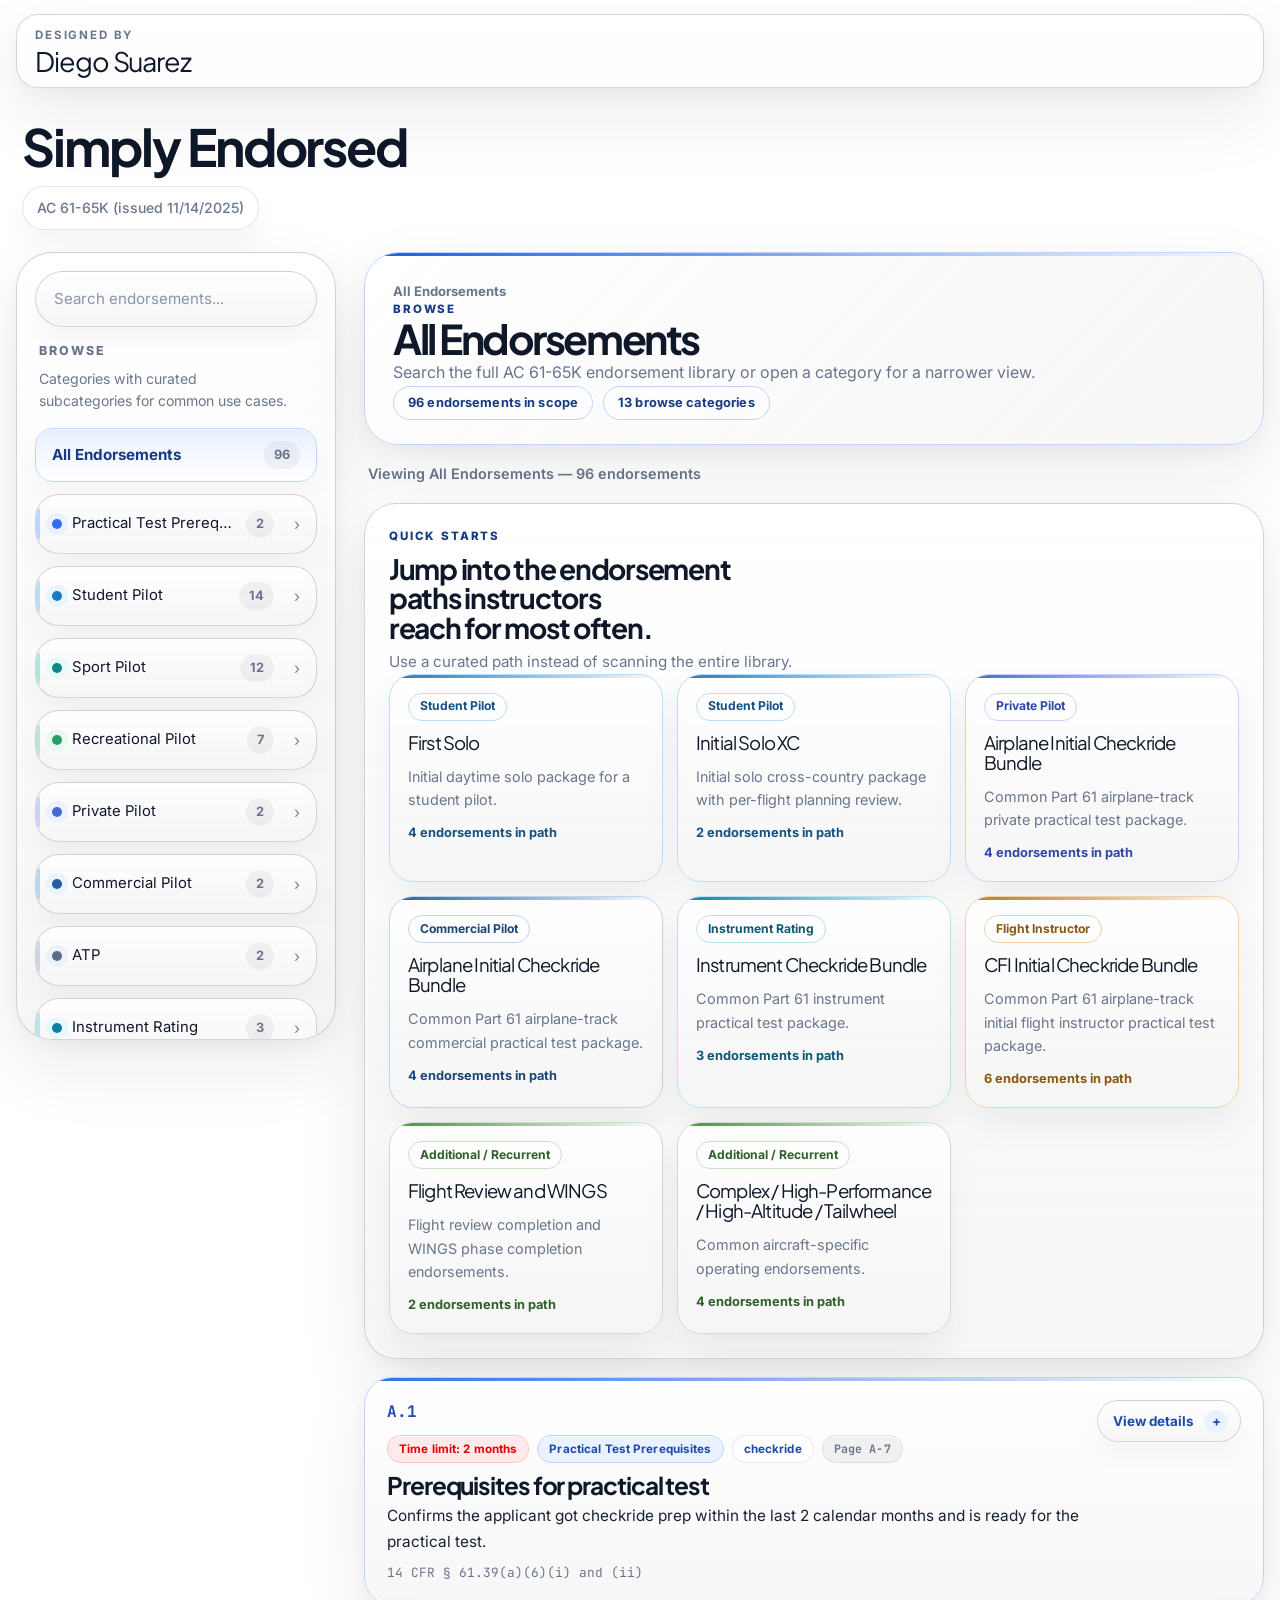
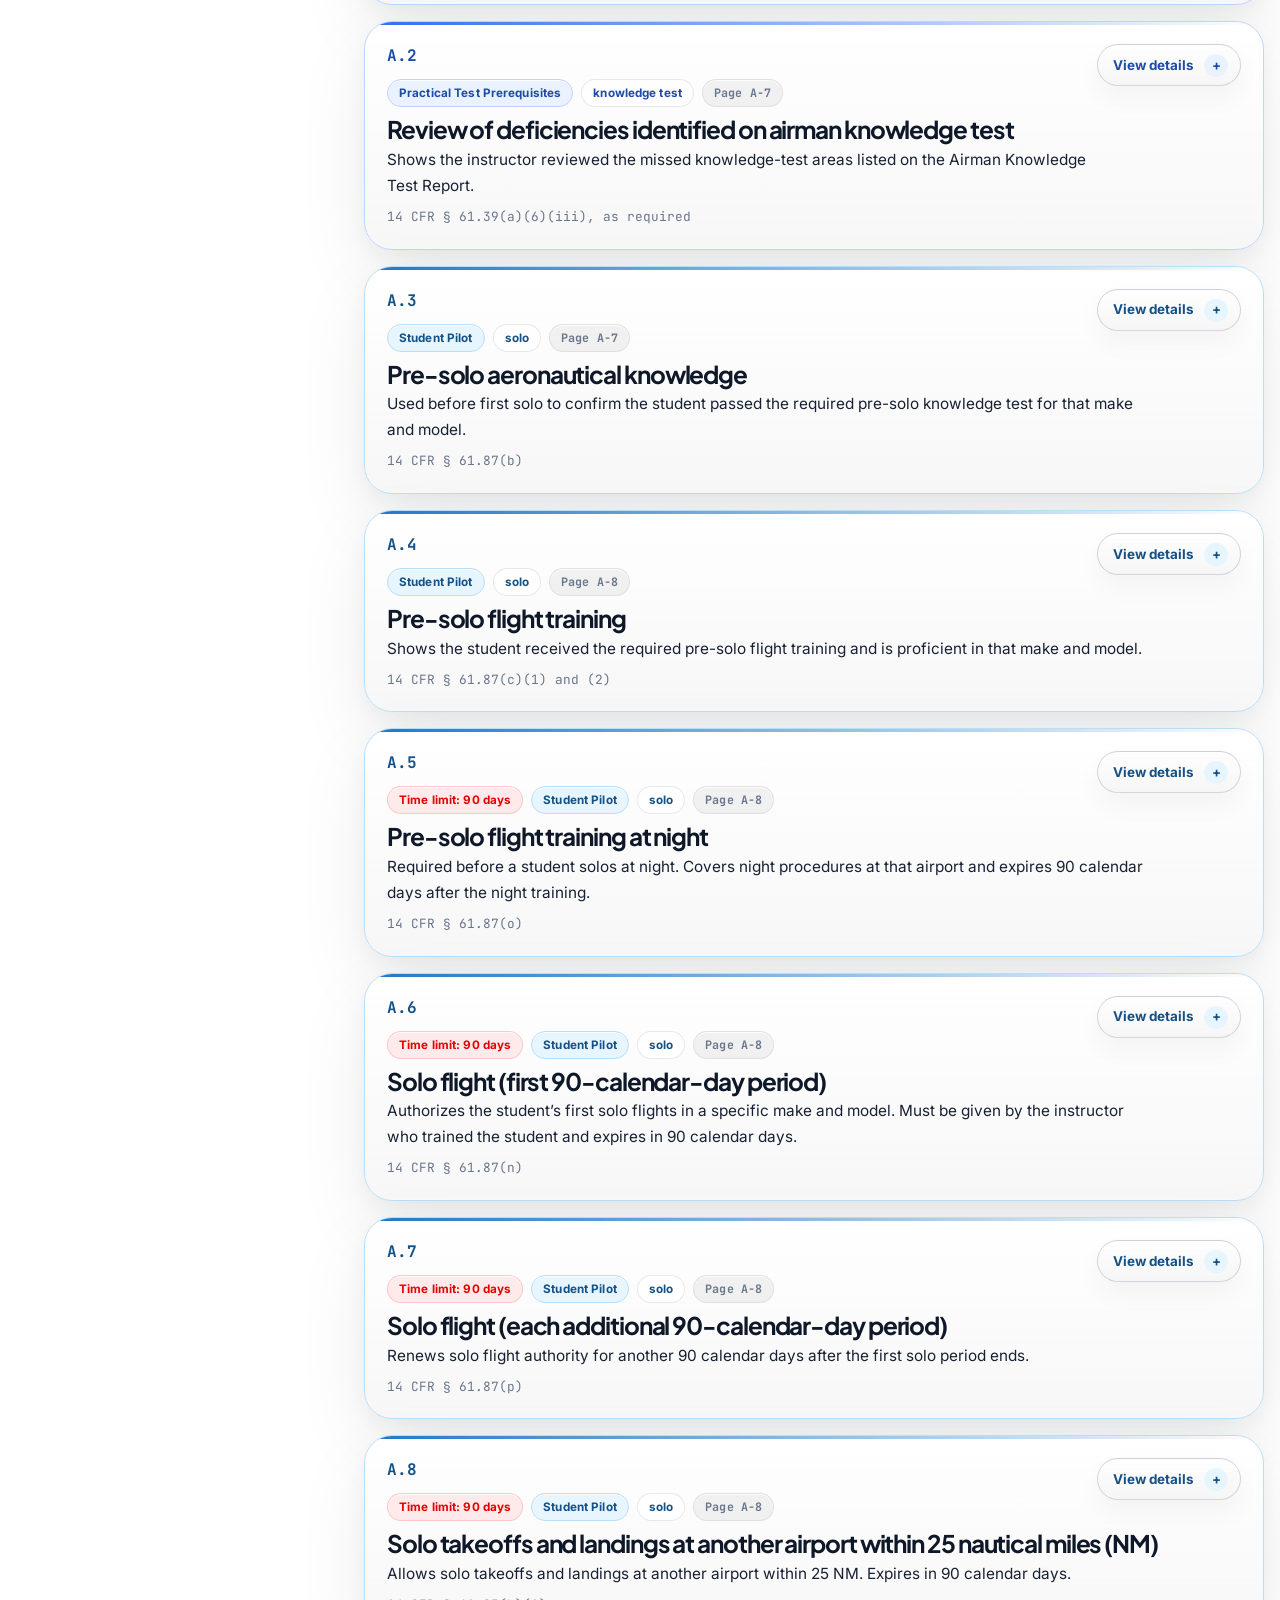
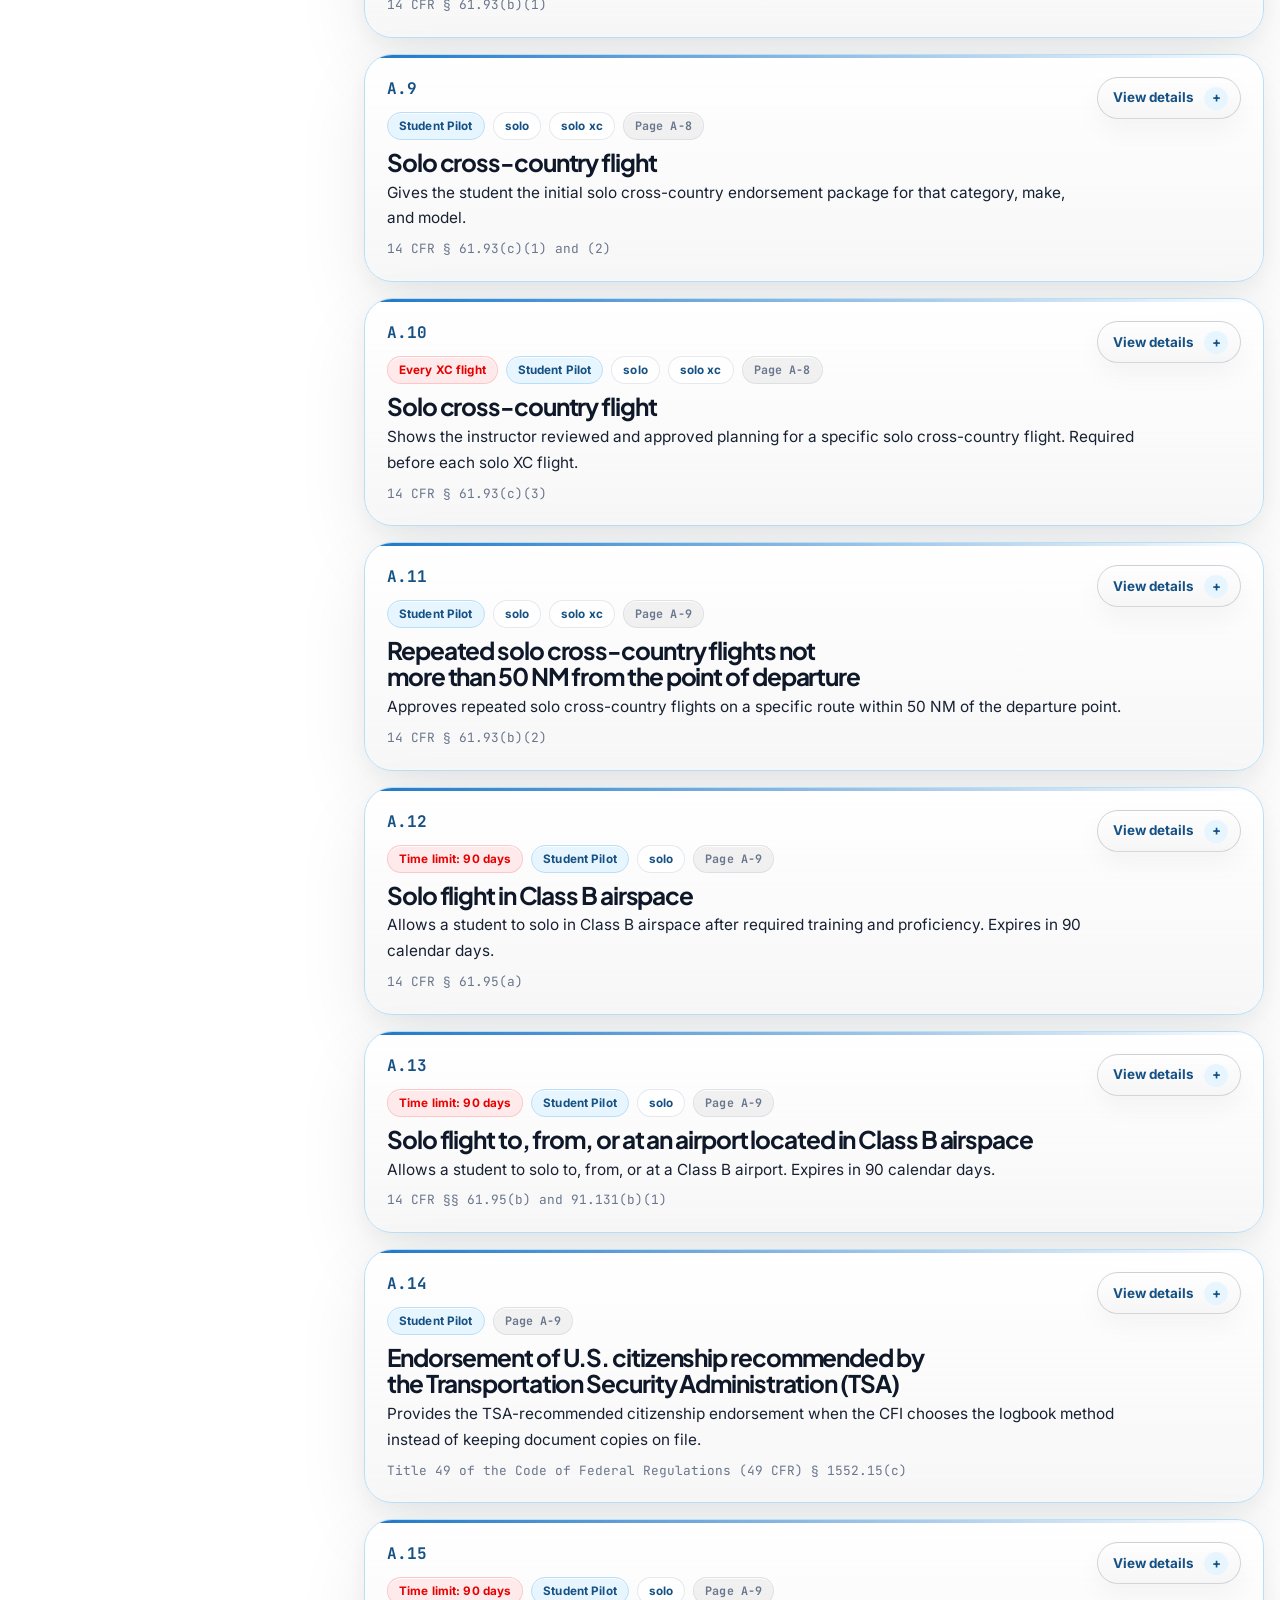
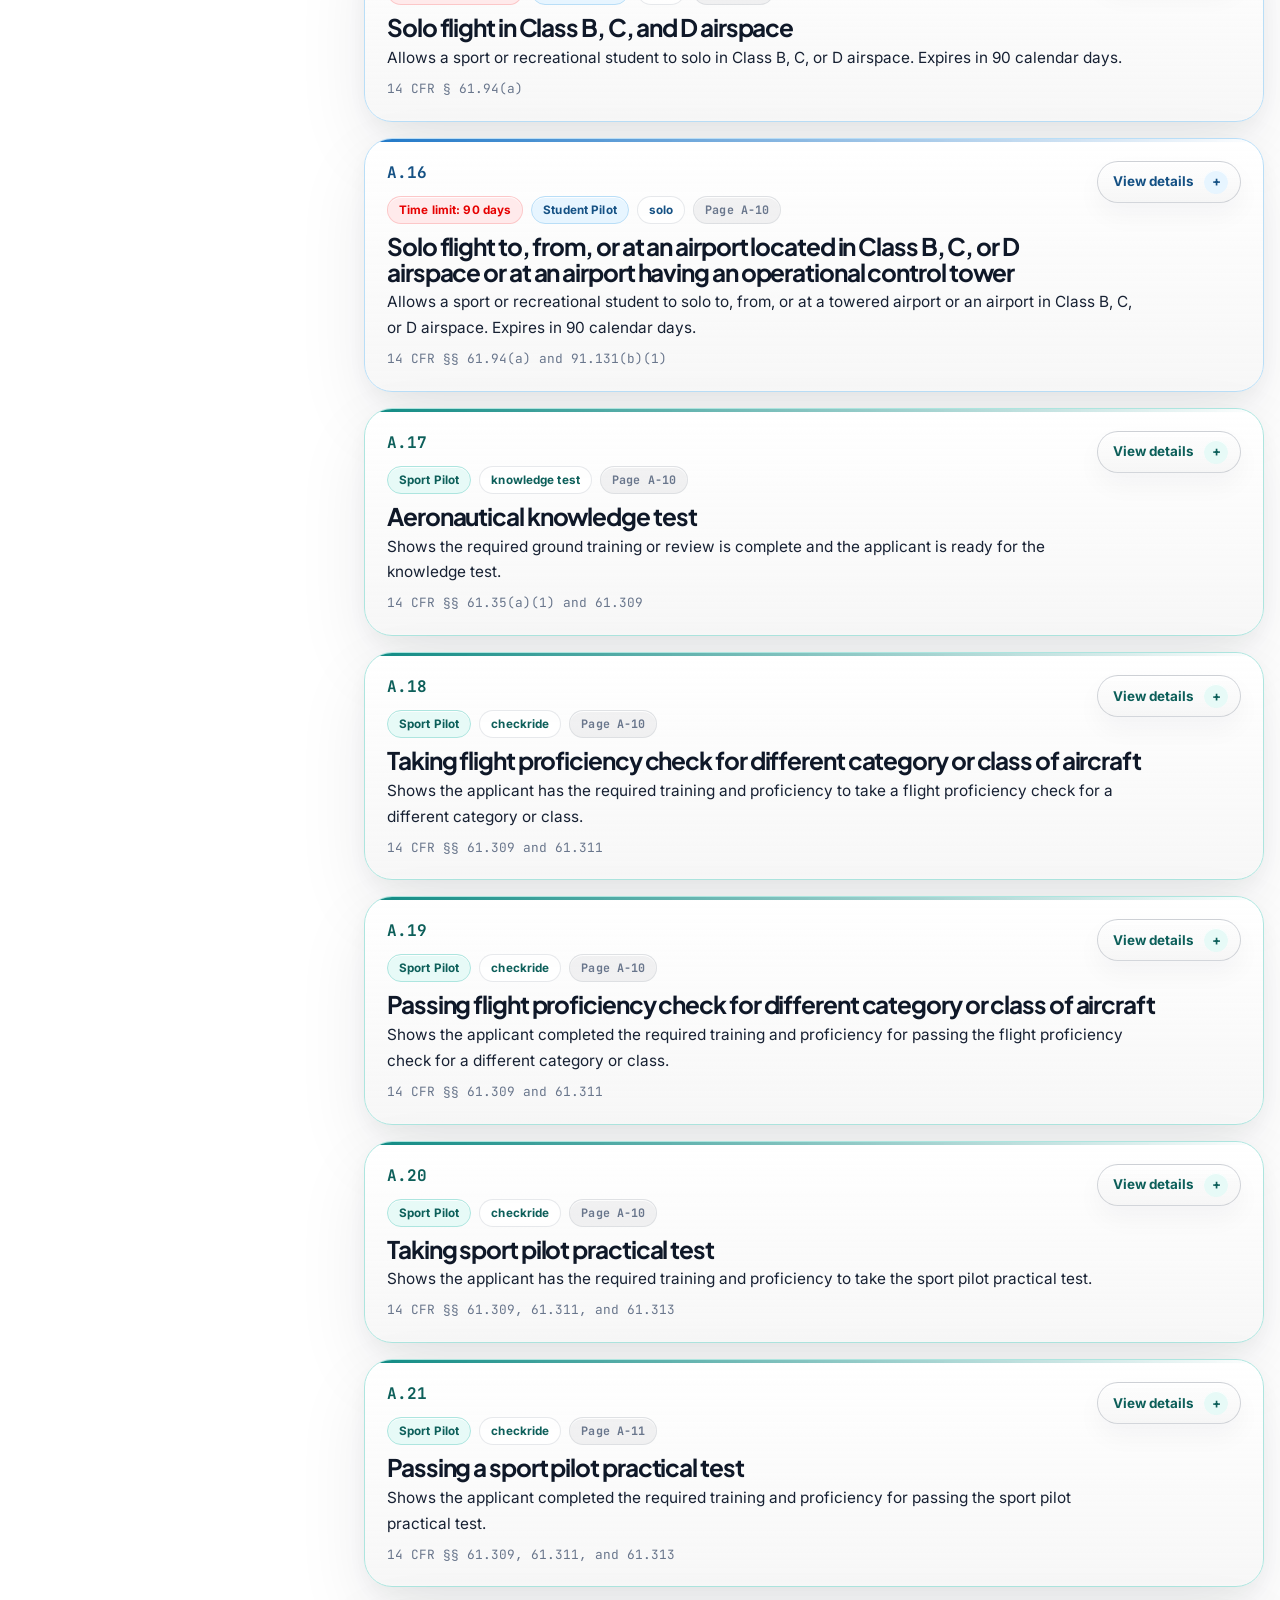
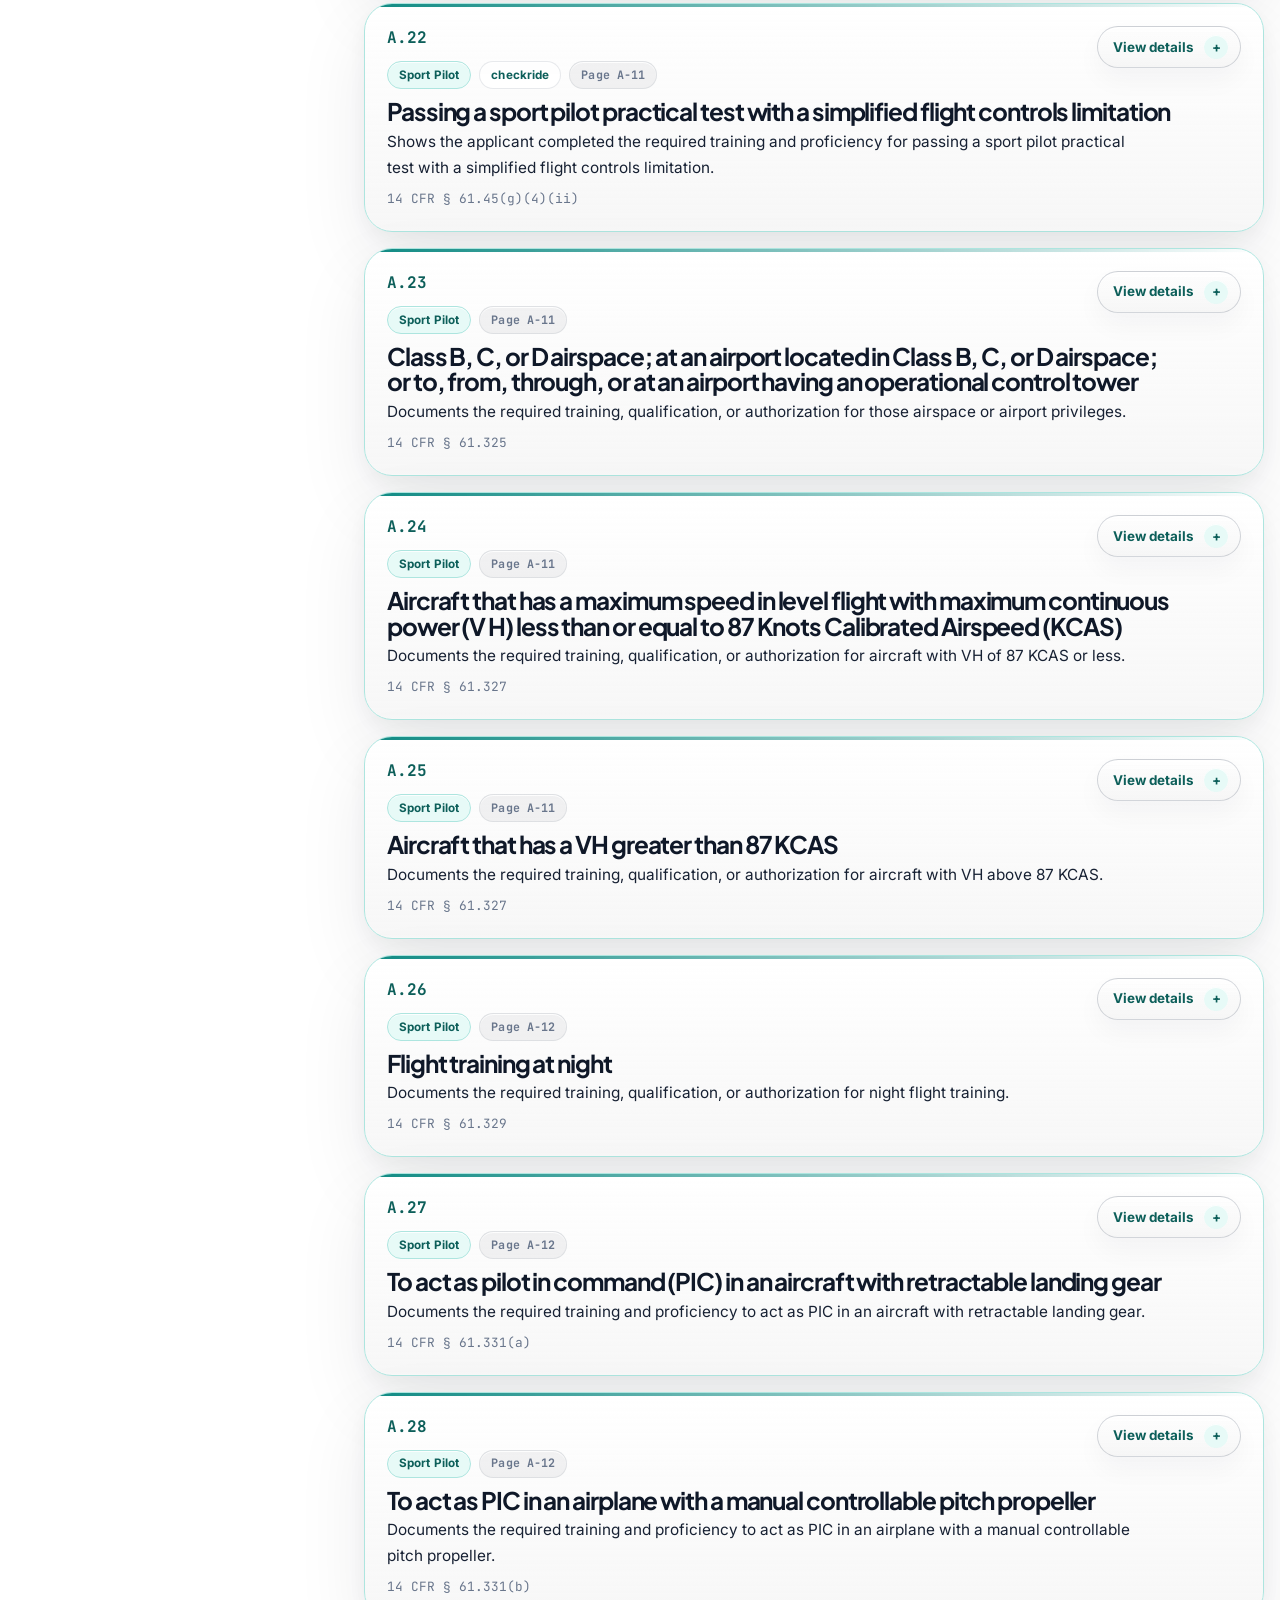
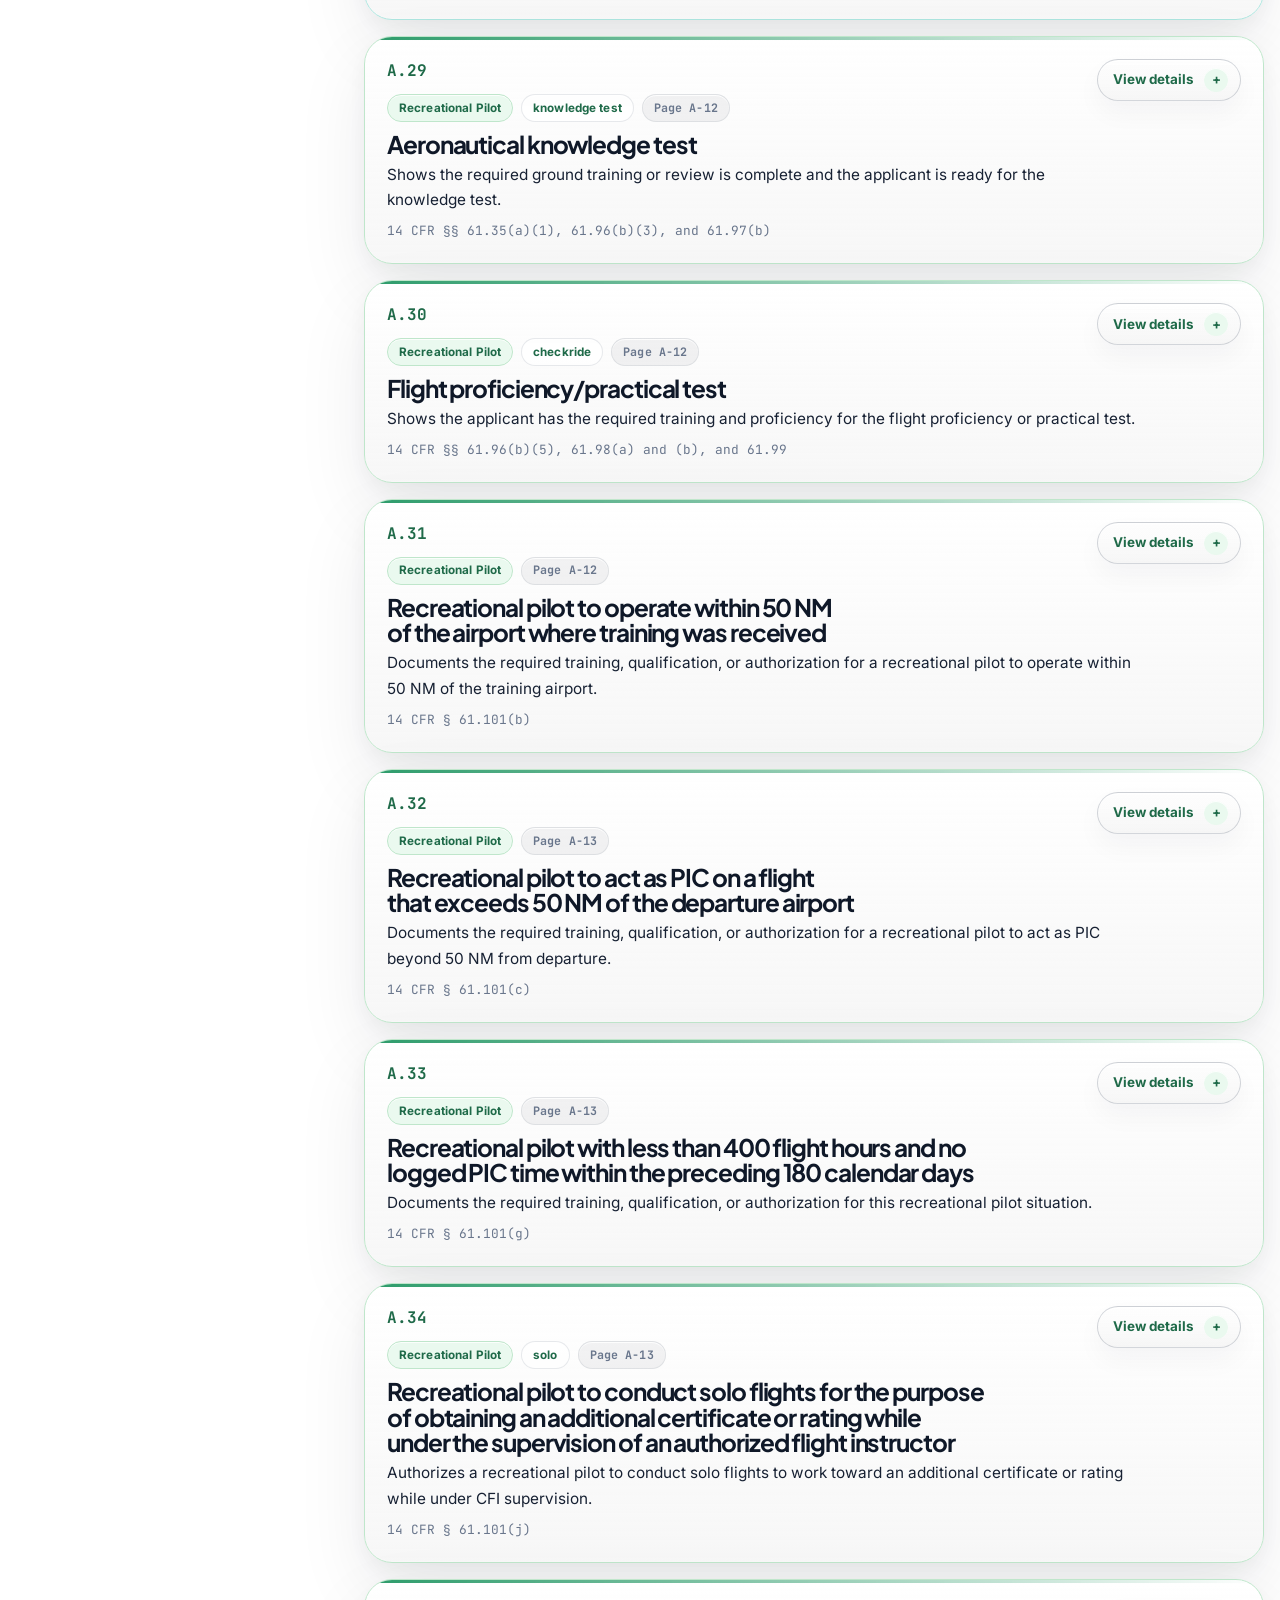
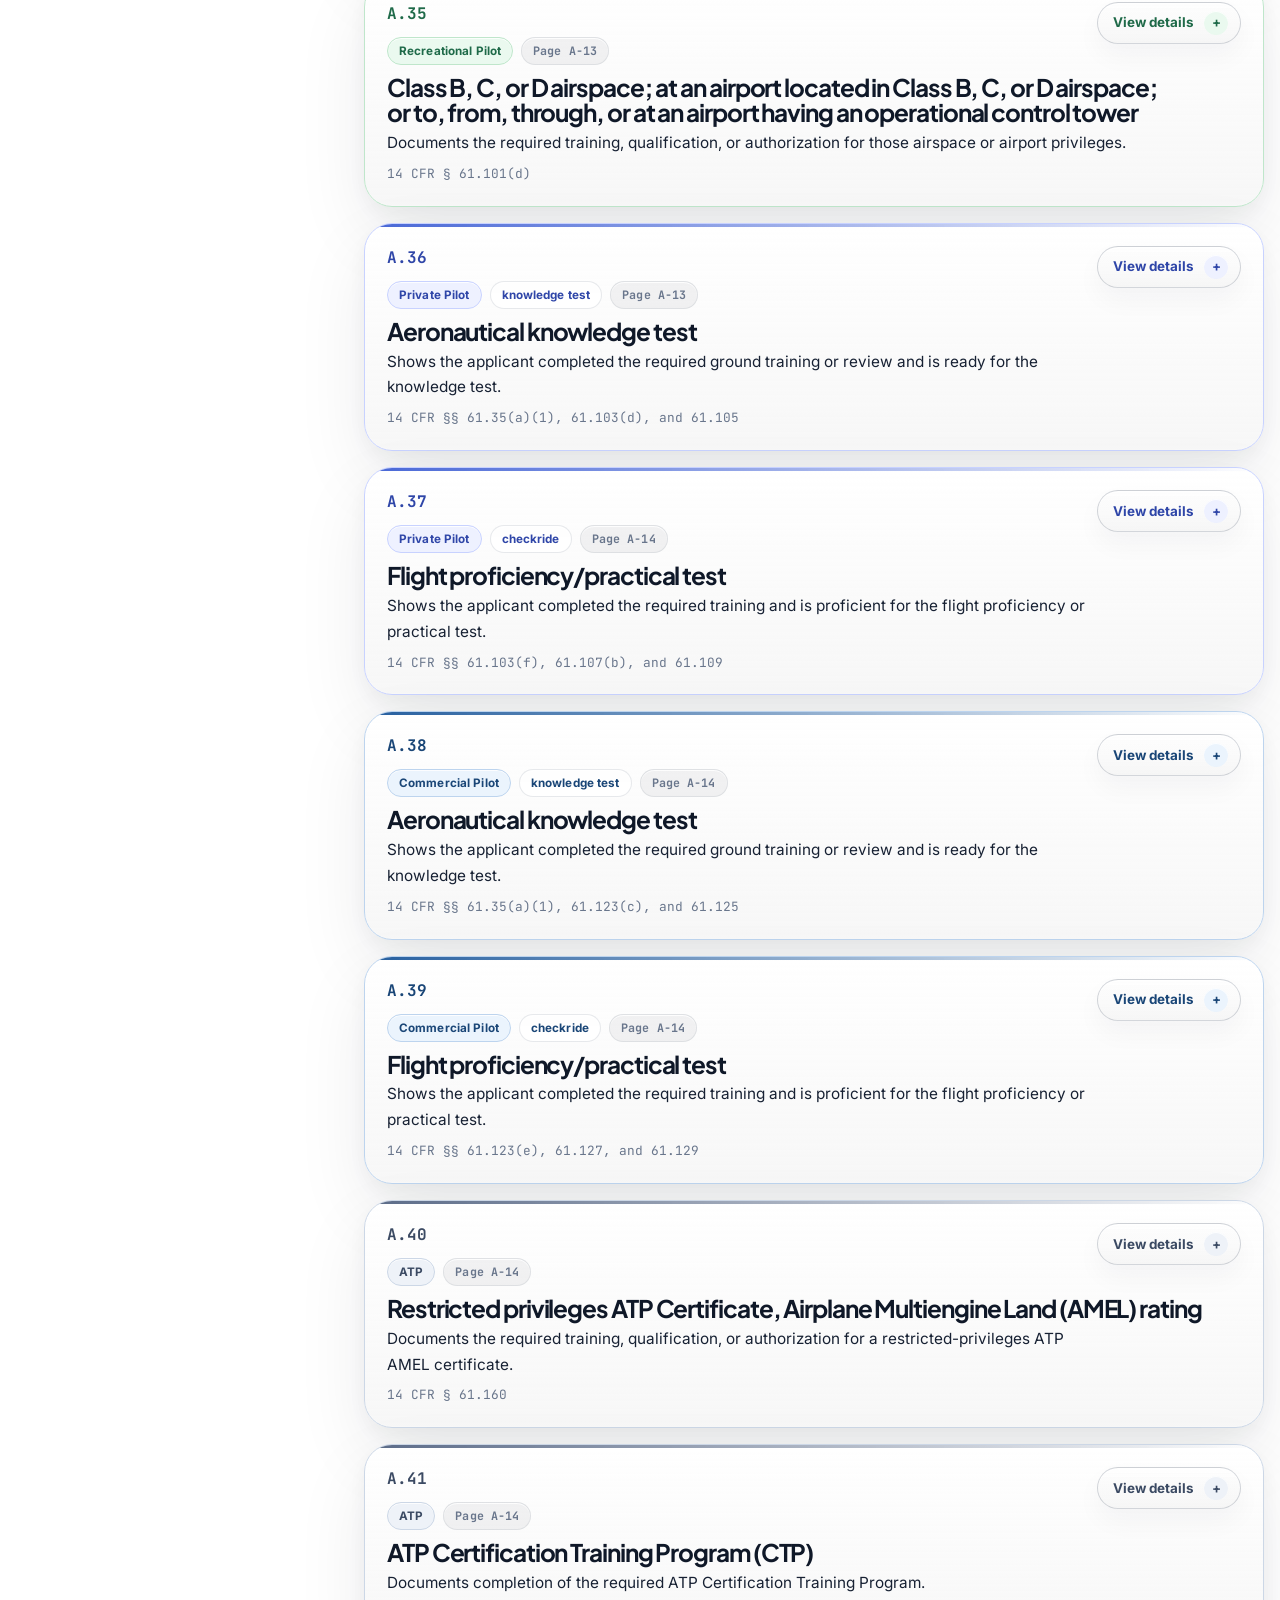
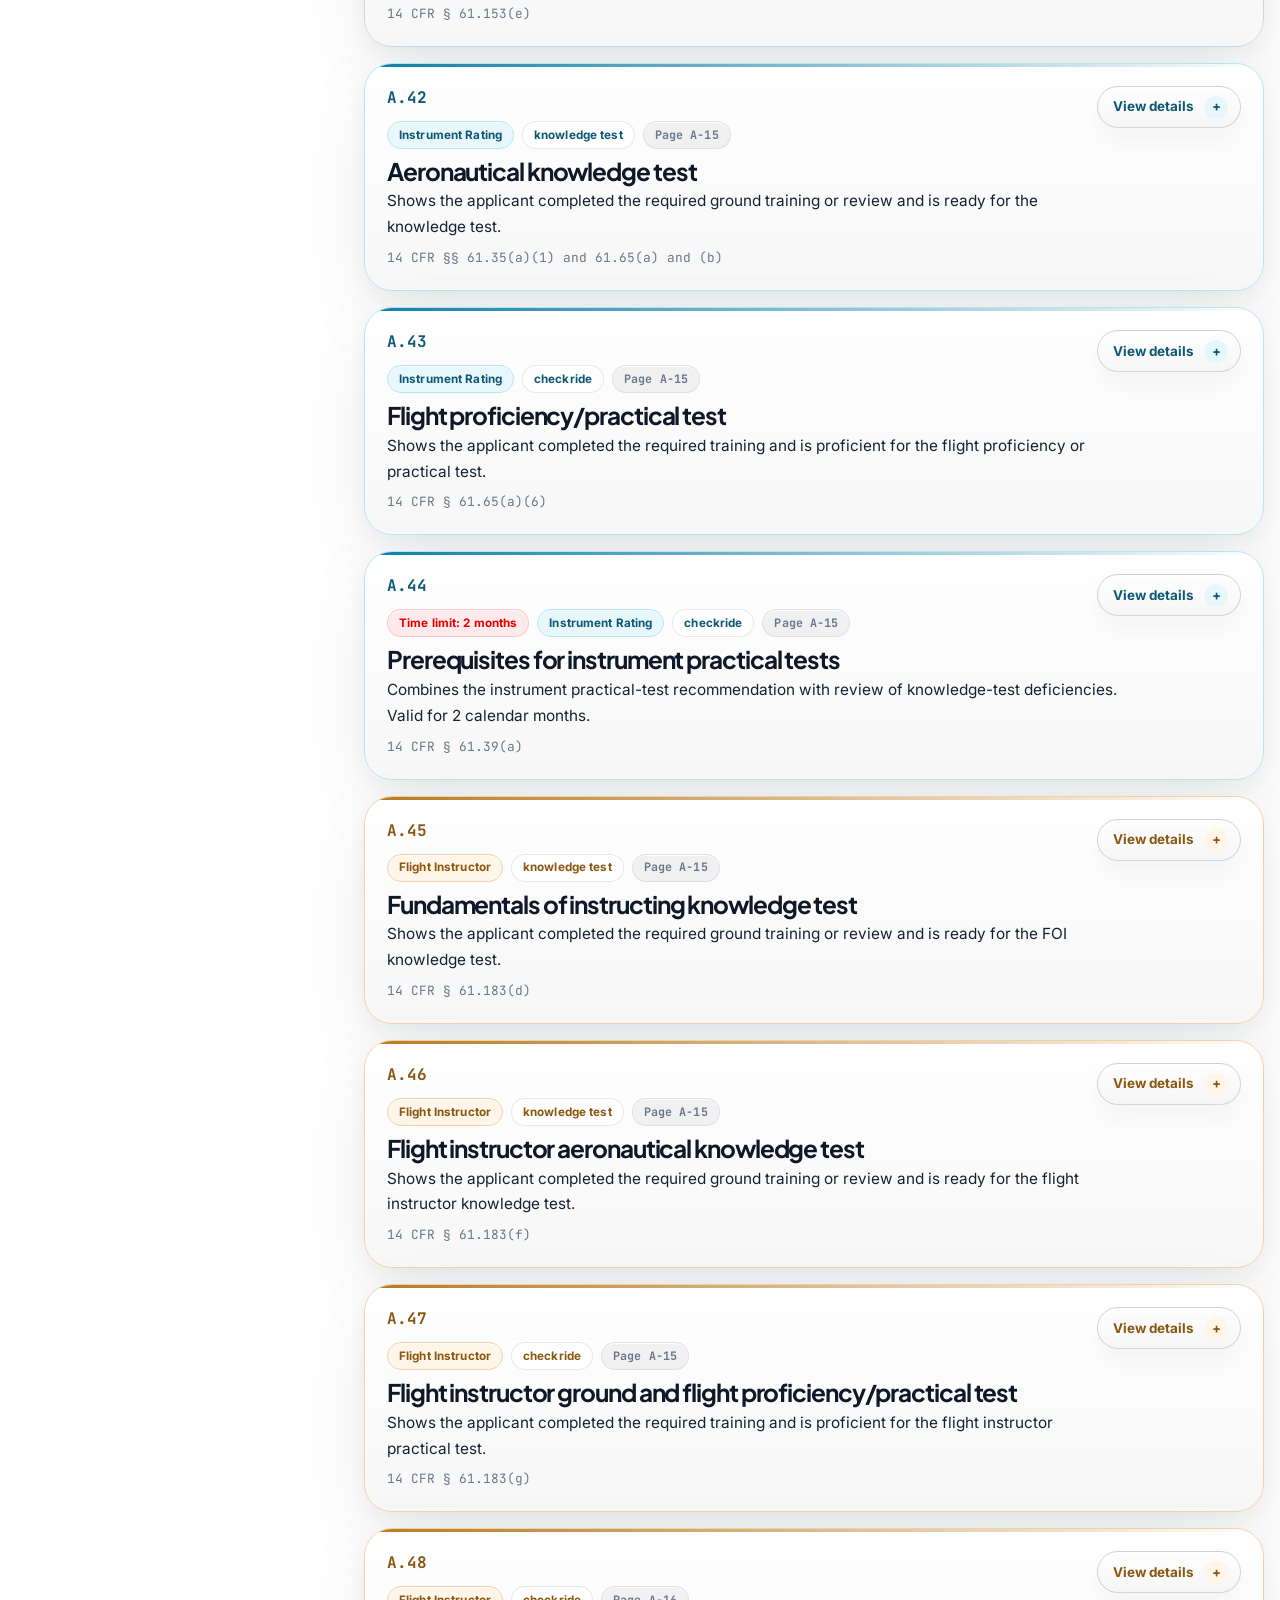
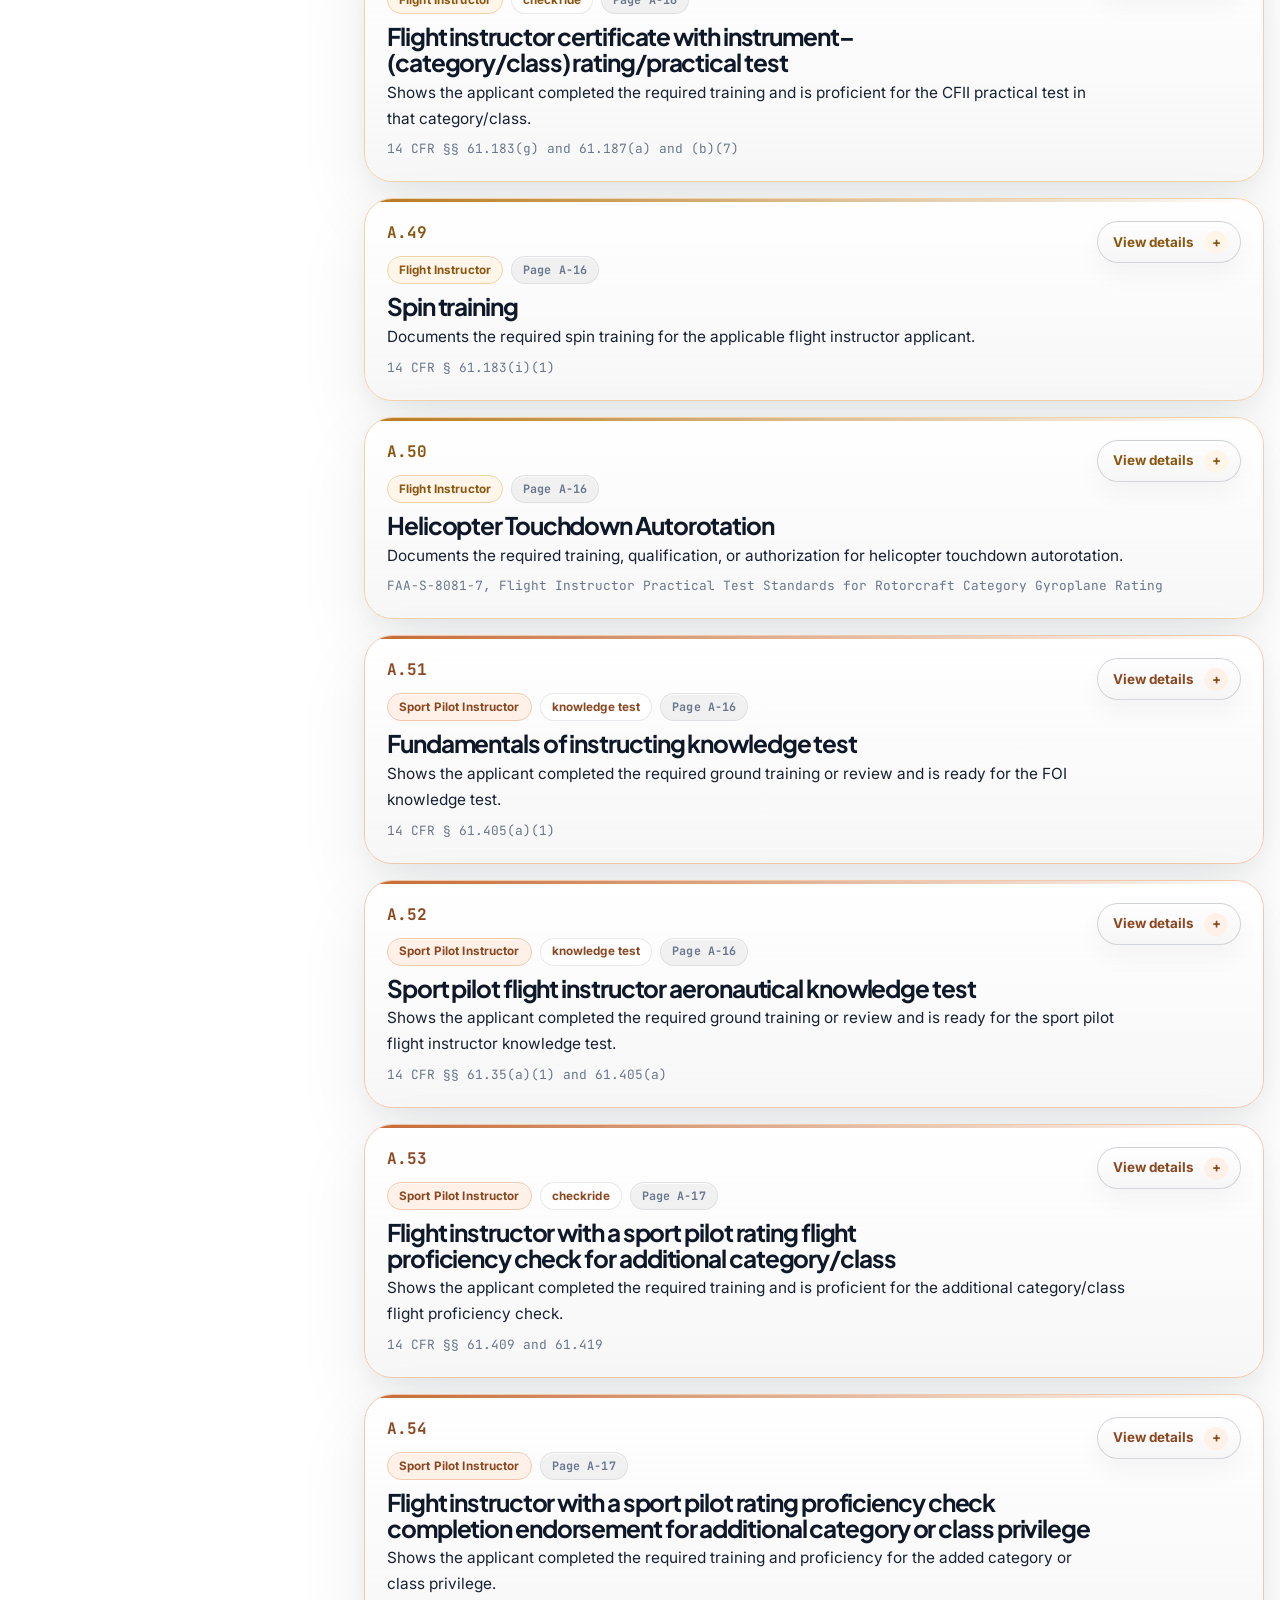
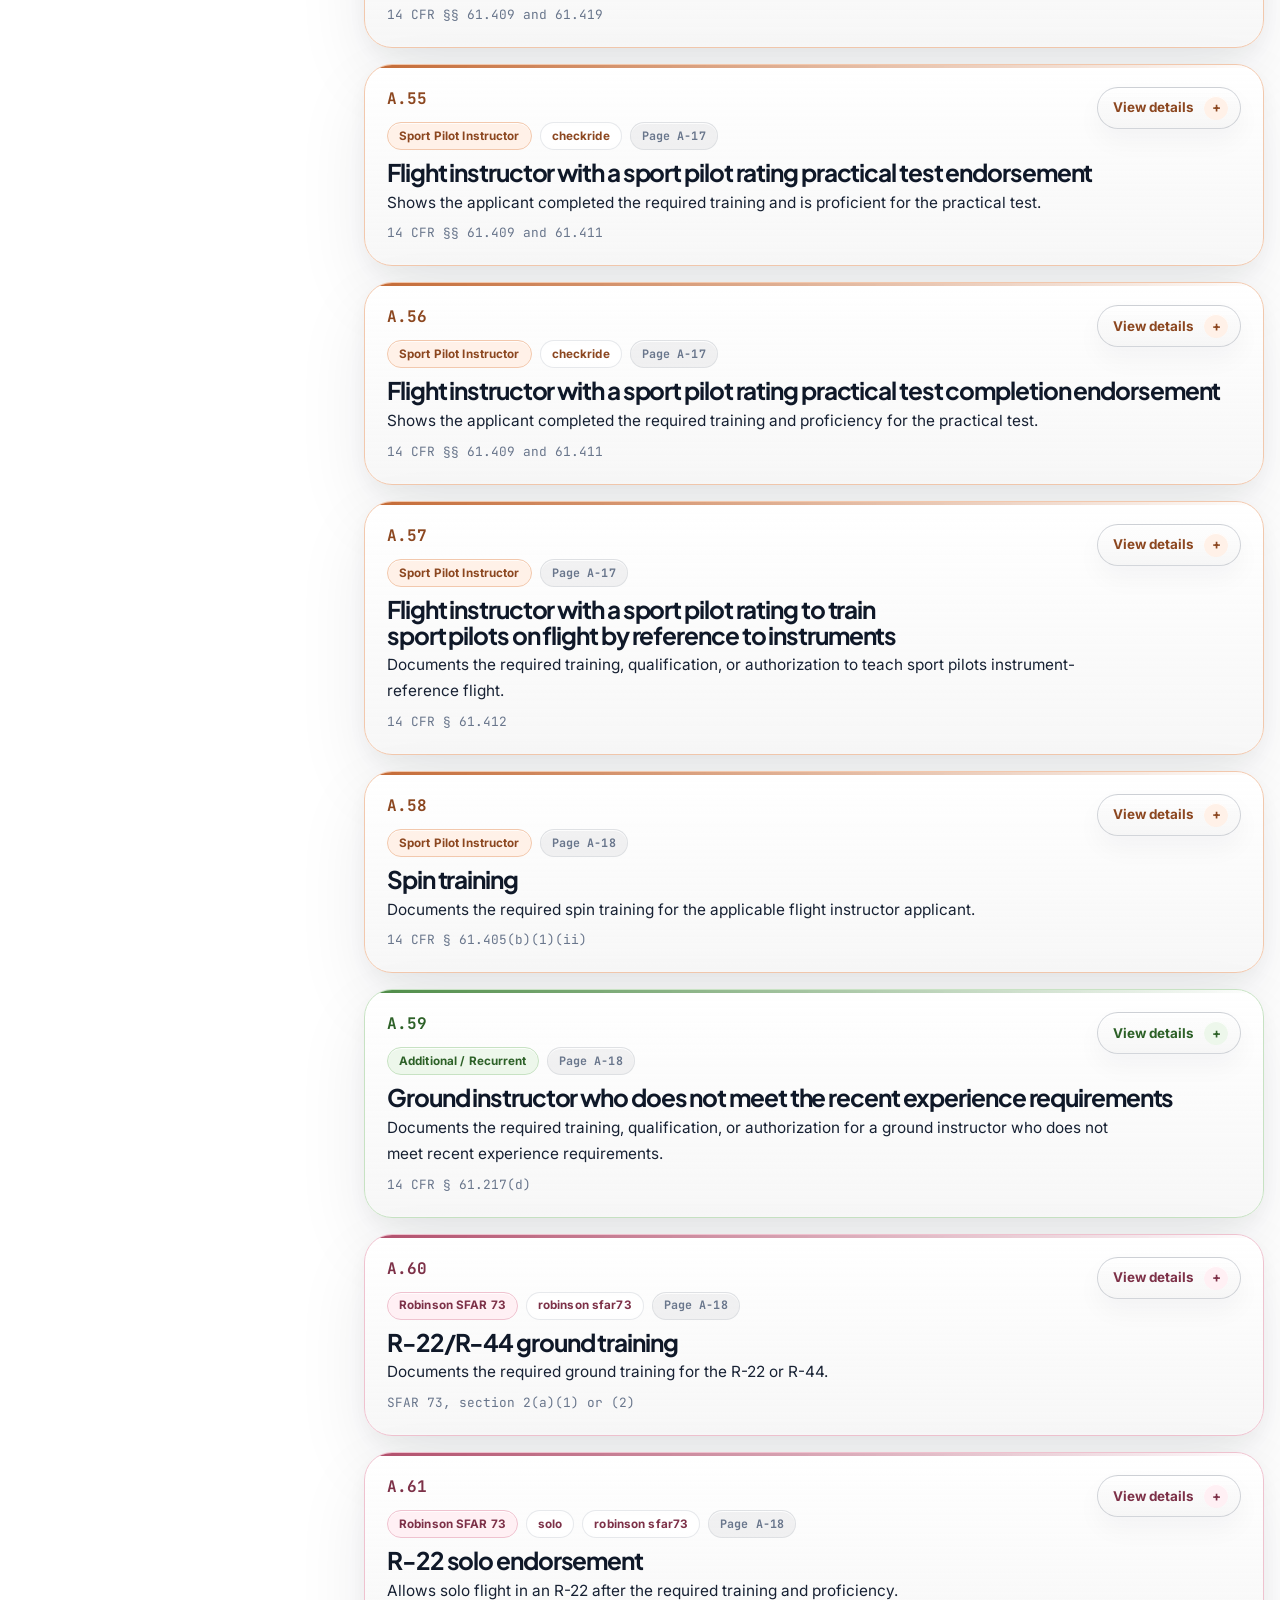
==== commit d2c48fd0: "Auto-published from shortcut: 2026-04-10 00:23:48" ====
--- a/index.html
+++ b/index.html
@@ -126,6 +126,9 @@
               <p>Endorsements will appear here with search, browse, and quick-copy support.</p>
             </article>
           </section>
+
+          <section id="guidanceView" class="guidance-view" hidden aria-label="Teaching and Guidance"></section>
+          <section id="preSoloView" class="pre-solo-view" hidden aria-label="Student Pilot Prerequisites"></section>
         </main>
       </div>
     </div>
@@ -140,6 +143,7 @@
 
     <script src="js/endorsements-data.js?v=3"></script>
     <script src="js/browse-structure.js?v=3"></script>
+    <script src="js/guidance-content.js?v=1"></script>
     <script src="js/app.js?v=3"></script>
   </body>
 </html>
--- a/css/app.css
+++ b/css/app.css
@@ -1132,6 +1132,7 @@
 .detail-section pre {
   margin: 0;
   font-size: 0.87rem;
+  line-height: 1.6;
 }
 
 .detail-section-wide {
@@ -1536,3 +1537,376 @@
     transform: none;
   }
 }
+
+/* ─── Teaching & Guidance View ─────────────────────────────────────────────── */
+
+.rail-divider {
+  height: 1px;
+  background: var(--border);
+  margin: 10px 8px;
+}
+
+.guidance-nav-btn {
+  border-top: none;
+}
+
+.guidance-view {
+  padding: 0 0 40px;
+}
+
+.guidance-header {
+  padding: 28px 28px 20px;
+  border-bottom: 1px solid var(--border);
+  margin-bottom: 8px;
+}
+
+.guidance-header h2 {
+  font-family: var(--font-display);
+  font-size: clamp(1.5rem, 3vw, 2rem);
+  font-weight: 800;
+  color: var(--ink);
+  margin: 4px 0 6px;
+  line-height: 1.15;
+}
+
+/* Table of Contents */
+.guidance-toc {
+  padding: 16px 28px;
+  border-bottom: 1px solid var(--border);
+  margin-bottom: 16px;
+}
+
+.guidance-toc ul {
+  list-style: none;
+  padding: 0;
+  margin: 0;
+  display: flex;
+  flex-wrap: wrap;
+  gap: 6px 12px;
+}
+
+.guidance-toc-link {
+  font-size: 0.78rem;
+  font-weight: 600;
+  color: var(--accent, #3b6fd4);
+  text-decoration: none;
+  background: rgba(59, 111, 212, 0.07);
+  padding: 3px 8px;
+  border-radius: 5px;
+  transition: background 0.15s;
+}
+
+.guidance-toc-link:hover {
+  background: rgba(59, 111, 212, 0.16);
+  text-decoration: underline;
+}
+
+/* Accordion Cards */
+.guidance-cards {
+  display: flex;
+  flex-direction: column;
+  gap: 0;
+  padding: 0 16px;
+}
+
+.guidance-card {
+  border: 1px solid var(--border);
+  border-radius: 10px;
+  margin-bottom: 10px;
+  background: var(--surface, #fff);
+  overflow: hidden;
+}
+
+.guidance-toggle {
+  width: 100%;
+  display: flex;
+  align-items: center;
+  justify-content: space-between;
+  gap: 12px;
+  padding: 14px 18px;
+  background: none;
+  border: none;
+  cursor: pointer;
+  font-family: var(--font-body);
+  font-size: 0.92rem;
+  font-weight: 700;
+  color: var(--ink);
+  text-align: left;
+  line-height: 1.3;
+  transition: background 0.12s;
+}
+
+.guidance-toggle:hover {
+  background: var(--hover-bg, rgba(0,0,0,0.03));
+}
+
+.guidance-toggle[aria-expanded="true"] {
+  border-bottom: 1px solid var(--border);
+  background: var(--hover-bg, rgba(0,0,0,0.025));
+}
+
+.guidance-toggle .detail-toggle-caret {
+  font-size: 1.1rem;
+  font-weight: 700;
+  color: var(--muted);
+  flex-shrink: 0;
+  min-width: 16px;
+  text-align: center;
+}
+
+/* Guidance Body Content */
+.guidance-body {
+  padding: 20px 22px 24px;
+  font-size: 0.875rem;
+  line-height: 1.65;
+  color: var(--ink);
+}
+
+.guidance-body h3 {
+  font-family: var(--font-body);
+  font-size: 0.82rem;
+  font-weight: 700;
+  text-transform: uppercase;
+  letter-spacing: 0.06em;
+  color: var(--muted);
+  margin: 20px 0 8px;
+}
+
+.guidance-body h3:first-child {
+  margin-top: 0;
+}
+
+.guidance-body p {
+  margin: 0 0 10px;
+}
+
+.guidance-body ul,
+.guidance-body ol {
+  margin: 0 0 12px;
+  padding-left: 1.4em;
+}
+
+.guidance-body li {
+  margin-bottom: 5px;
+}
+
+@media (prefers-reduced-motion: reduce) {
+  .guidance-toggle,
+  .guidance-toc-link {
+    transition: none;
+  }
+}
+
+/* ─────────────────────────────────────────
+   Pre-Solo View (Student Pilot Prerequisites)
+   ───────────────────────────────────────── */
+
+.pre-solo-view {
+  padding: 0 0 40px;
+}
+
+.pre-solo-body {
+  max-width: 720px;
+}
+
+.pre-solo-body h3 {
+  font-family: var(--font-body);
+  font-size: 0.82rem;
+  font-weight: 700;
+  text-transform: uppercase;
+  letter-spacing: 0.06em;
+  color: var(--muted);
+  margin: 22px 0 8px;
+}
+
+.pre-solo-body h3:first-child {
+  margin-top: 0;
+}
+
+.pre-solo-body p {
+  font-size: 0.875rem;
+  line-height: 1.65;
+  color: var(--ink);
+  margin: 0 0 10px;
+}
+
+.pre-solo-body ul,
+.pre-solo-body ol {
+  font-size: 0.875rem;
+  line-height: 1.65;
+  color: var(--ink);
+  margin: 0 0 12px;
+  padding-left: 1.4em;
+}
+
+.pre-solo-body li {
+  margin-bottom: 5px;
+}
+
+/* Mnemonic card */
+.mnemonic-card {
+  border: 1px solid var(--border);
+  border-radius: 10px;
+  overflow: hidden;
+  margin: 1.5rem 0;
+  background: var(--surface);
+}
+
+.mnemonic-title {
+  padding: 14px 18px 10px;
+  font-family: var(--font-display, var(--font-body));
+  font-size: 1rem;
+  font-weight: 800;
+  color: var(--ink);
+  border-bottom: 1px solid var(--border);
+}
+
+.mnemonic-disclaimer {
+  font-size: 0.78rem;
+  font-style: italic;
+  color: var(--muted);
+  padding: 8px 18px;
+  border-bottom: 1px solid var(--border);
+  background: var(--hover-bg, rgba(0,0,0,0.02));
+}
+
+.mnemonic-group {
+  padding: 12px 18px 8px;
+  border-top: 1px solid var(--border);
+}
+
+.mnemonic-group:first-of-type {
+  border-top: none;
+}
+
+.mnemonic-group-heading {
+  font-weight: 700;
+  font-size: 0.78rem;
+  text-transform: uppercase;
+  letter-spacing: 0.05em;
+  color: var(--muted);
+  margin-bottom: 10px;
+  display: flex;
+  align-items: center;
+  gap: 0.5rem;
+  flex-wrap: wrap;
+}
+
+.mnemonic-item {
+  display: flex;
+  gap: 12px;
+  align-items: flex-start;
+  padding: 8px 0;
+  border-bottom: 1px solid var(--border);
+}
+
+.mnemonic-item:last-child {
+  border-bottom: none;
+}
+
+.mnemonic-letter {
+  font-family: var(--font-mono, monospace);
+  font-weight: 700;
+  font-size: 1.1rem;
+  min-width: 2.75rem;
+  color: var(--accent);
+  line-height: 1.4;
+  flex-shrink: 0;
+}
+
+.mnemonic-body {
+  flex: 1;
+}
+
+.mnemonic-label {
+  font-weight: 600;
+  font-size: 0.875rem;
+  color: var(--ink);
+  line-height: 1.4;
+}
+
+.mnemonic-desc {
+  font-size: 0.8rem;
+  color: var(--muted);
+  margin-top: 3px;
+  line-height: 1.5;
+}
+
+/* Badges */
+.badge {
+  display: inline-flex;
+  align-items: center;
+  padding: 0.18em 0.55em;
+  border-radius: 999px;
+  font-size: 0.68rem;
+  font-weight: 700;
+  letter-spacing: 0.03em;
+  white-space: nowrap;
+  line-height: 1.4;
+}
+
+.badge--prereq {
+  background: #dbeafe;
+  color: #1e40af;
+}
+
+.badge--first-solo {
+  background: #dcfce7;
+  color: #166534;
+}
+
+.badge--additional {
+  background: #fef3c7;
+  color: #92400e;
+}
+
+.badge--optional {
+  background: var(--hover-bg, rgba(0,0,0,0.05));
+  color: var(--muted);
+}
+
+/* "Start here" badge inside sidebar subcategory button */
+.start-here-badge {
+  display: inline-flex;
+  align-items: center;
+  padding: 0.1em 0.45em;
+  border-radius: 999px;
+  font-size: 0.62rem;
+  font-weight: 700;
+  letter-spacing: 0.02em;
+  background: var(--accent);
+  color: #fff;
+  margin-left: 0.4rem;
+  vertical-align: middle;
+  flex-shrink: 0;
+}
+
+/* Resource links */
+.pre-solo-link-list {
+  list-style: none;
+  padding: 0;
+  margin: 0 0 12px;
+  display: flex;
+  flex-direction: column;
+  gap: 6px;
+}
+
+.pre-solo-resource-link {
+  display: inline-flex;
+  align-items: center;
+  gap: 0.2rem;
+  color: var(--accent);
+  text-decoration: none;
+  font-size: 0.875rem;
+  font-weight: 500;
+}
+
+.pre-solo-resource-link:hover {
+  text-decoration: underline;
+}
+
+@media (prefers-reduced-motion: reduce) {
+  .pre-solo-view * {
+    transition: none !important;
+  }
+}
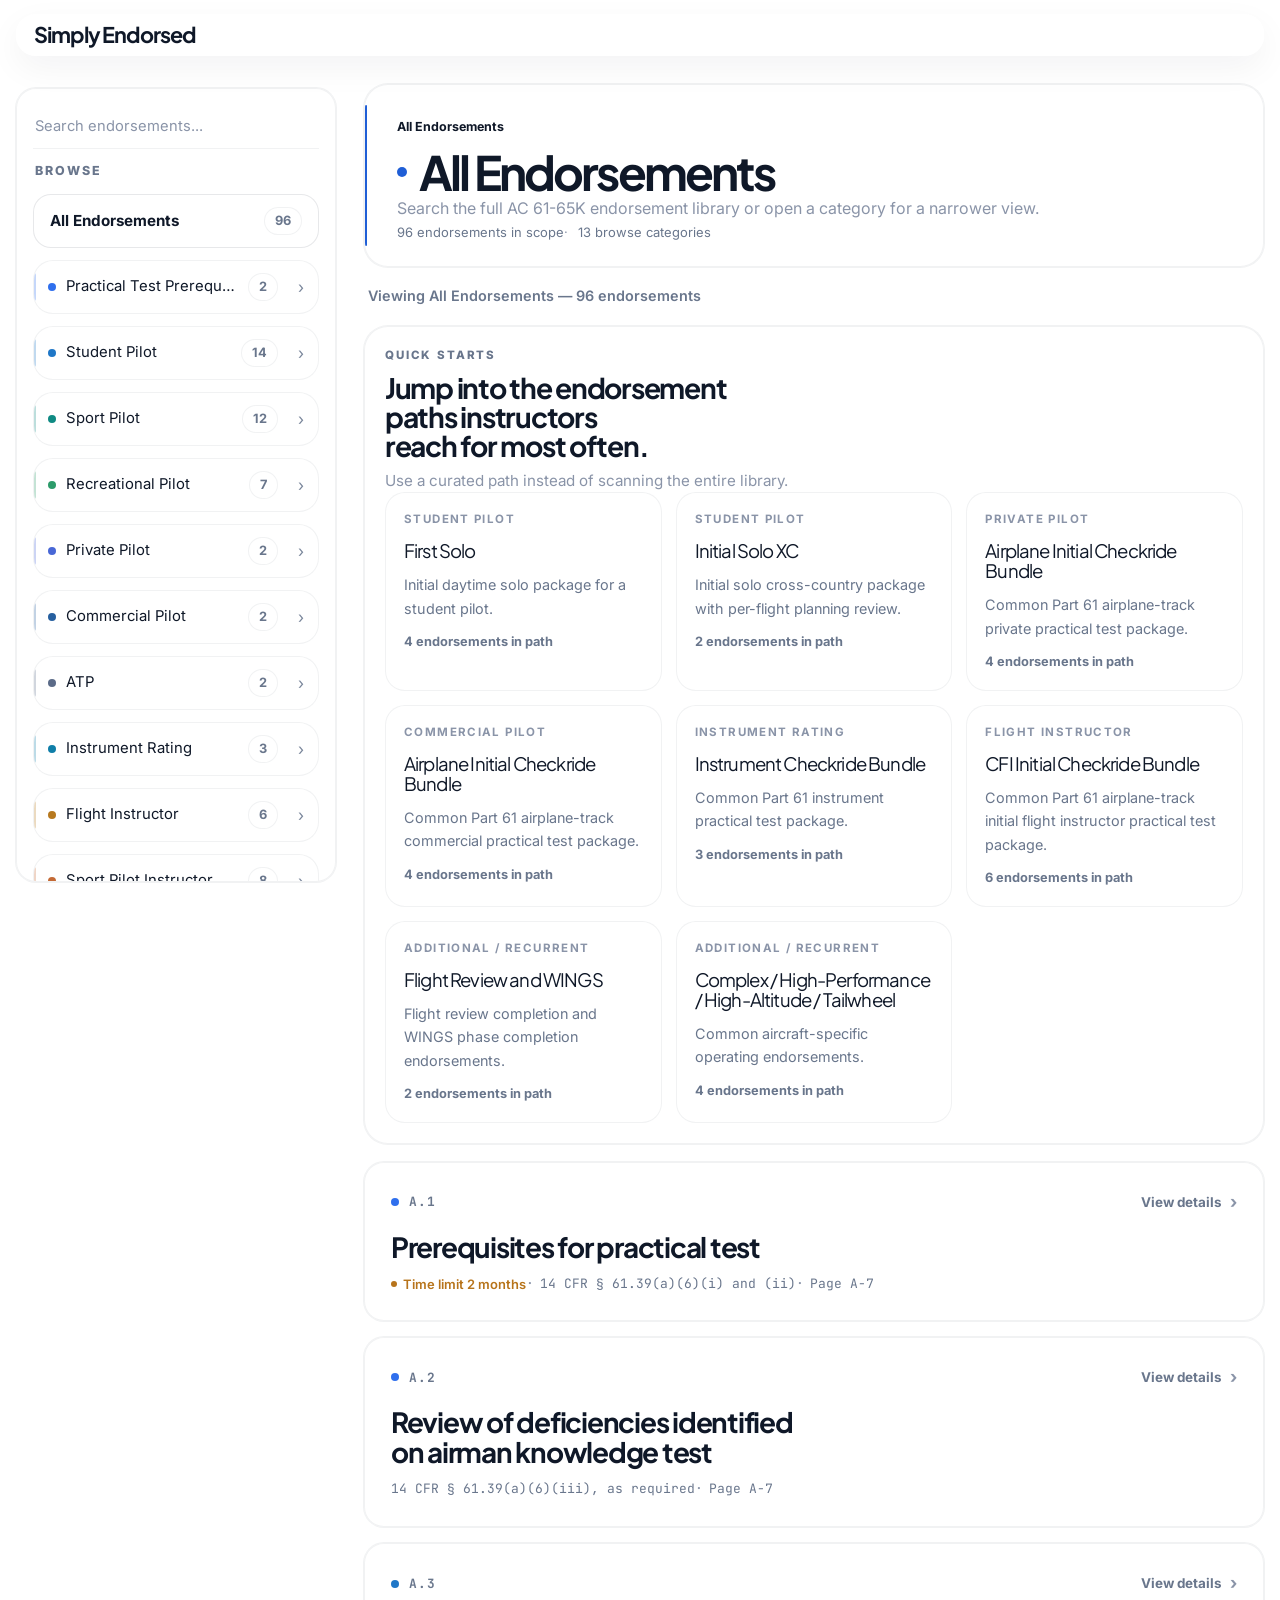
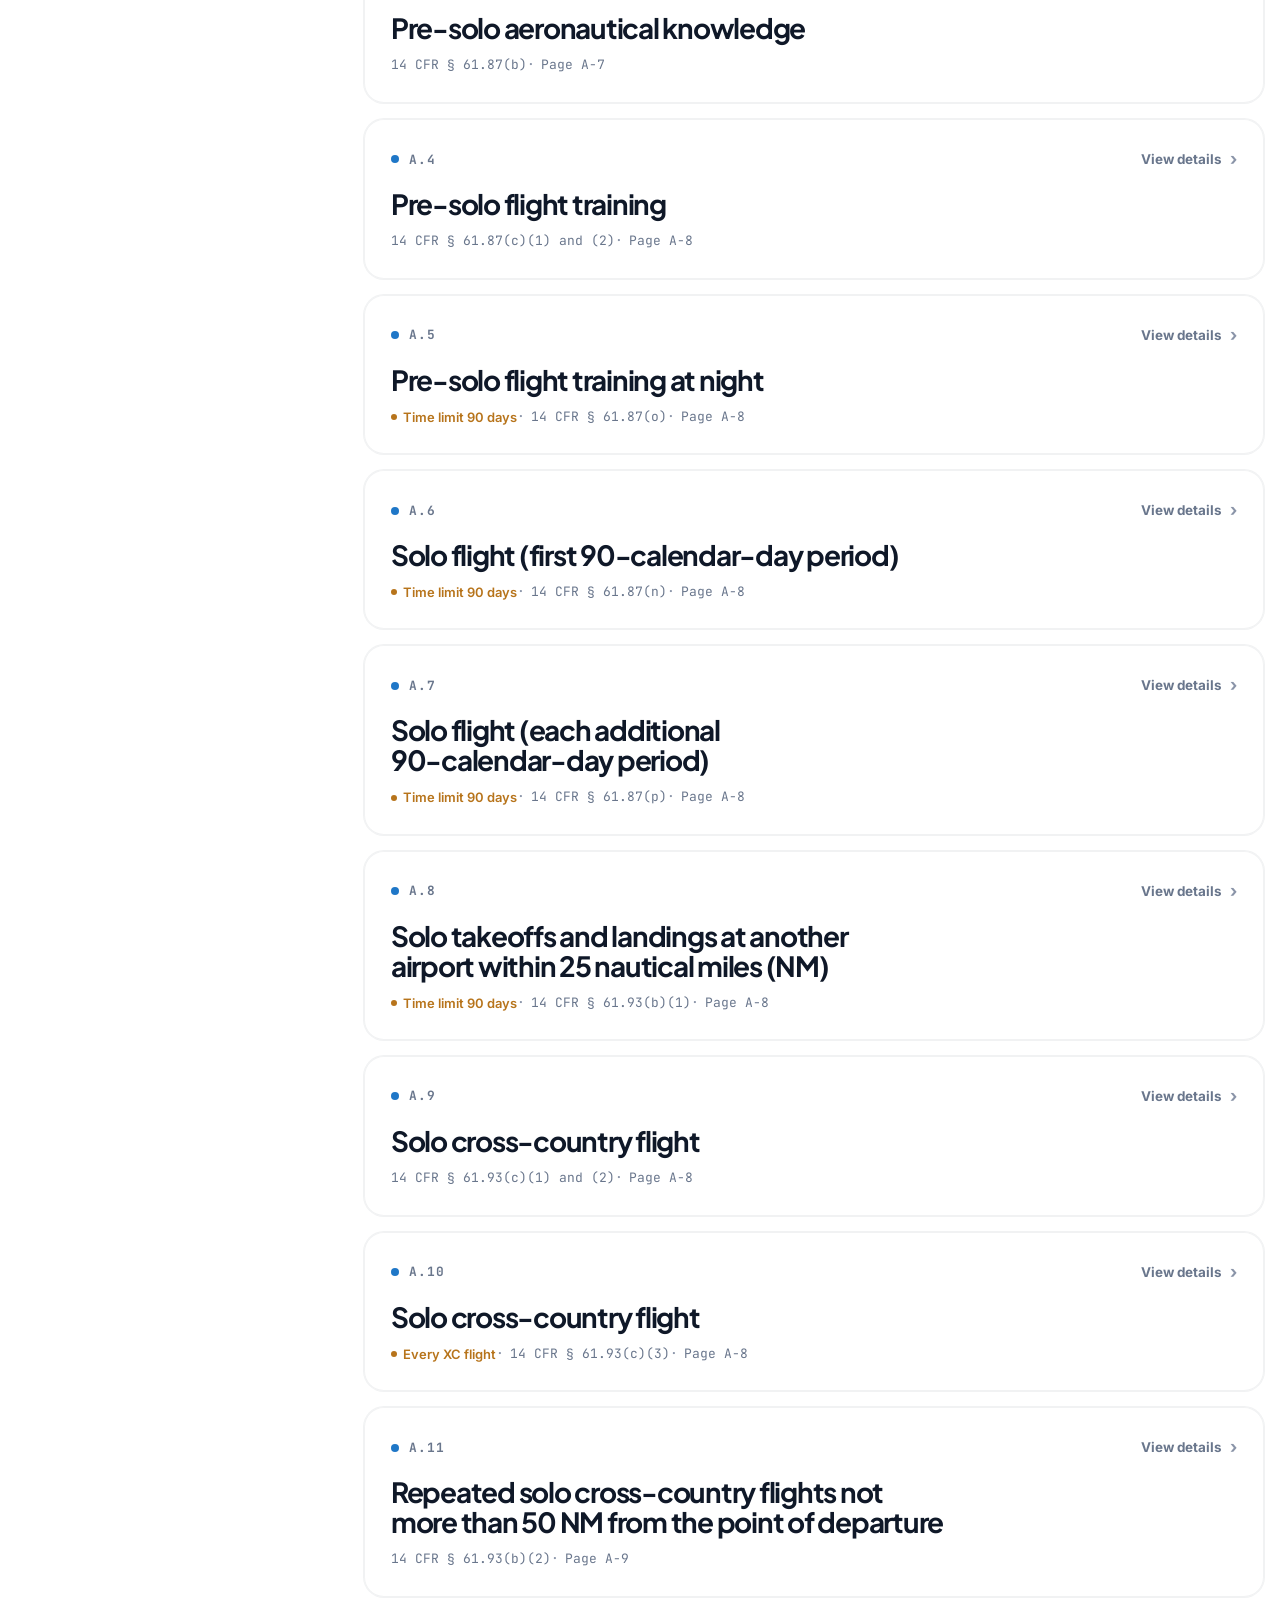
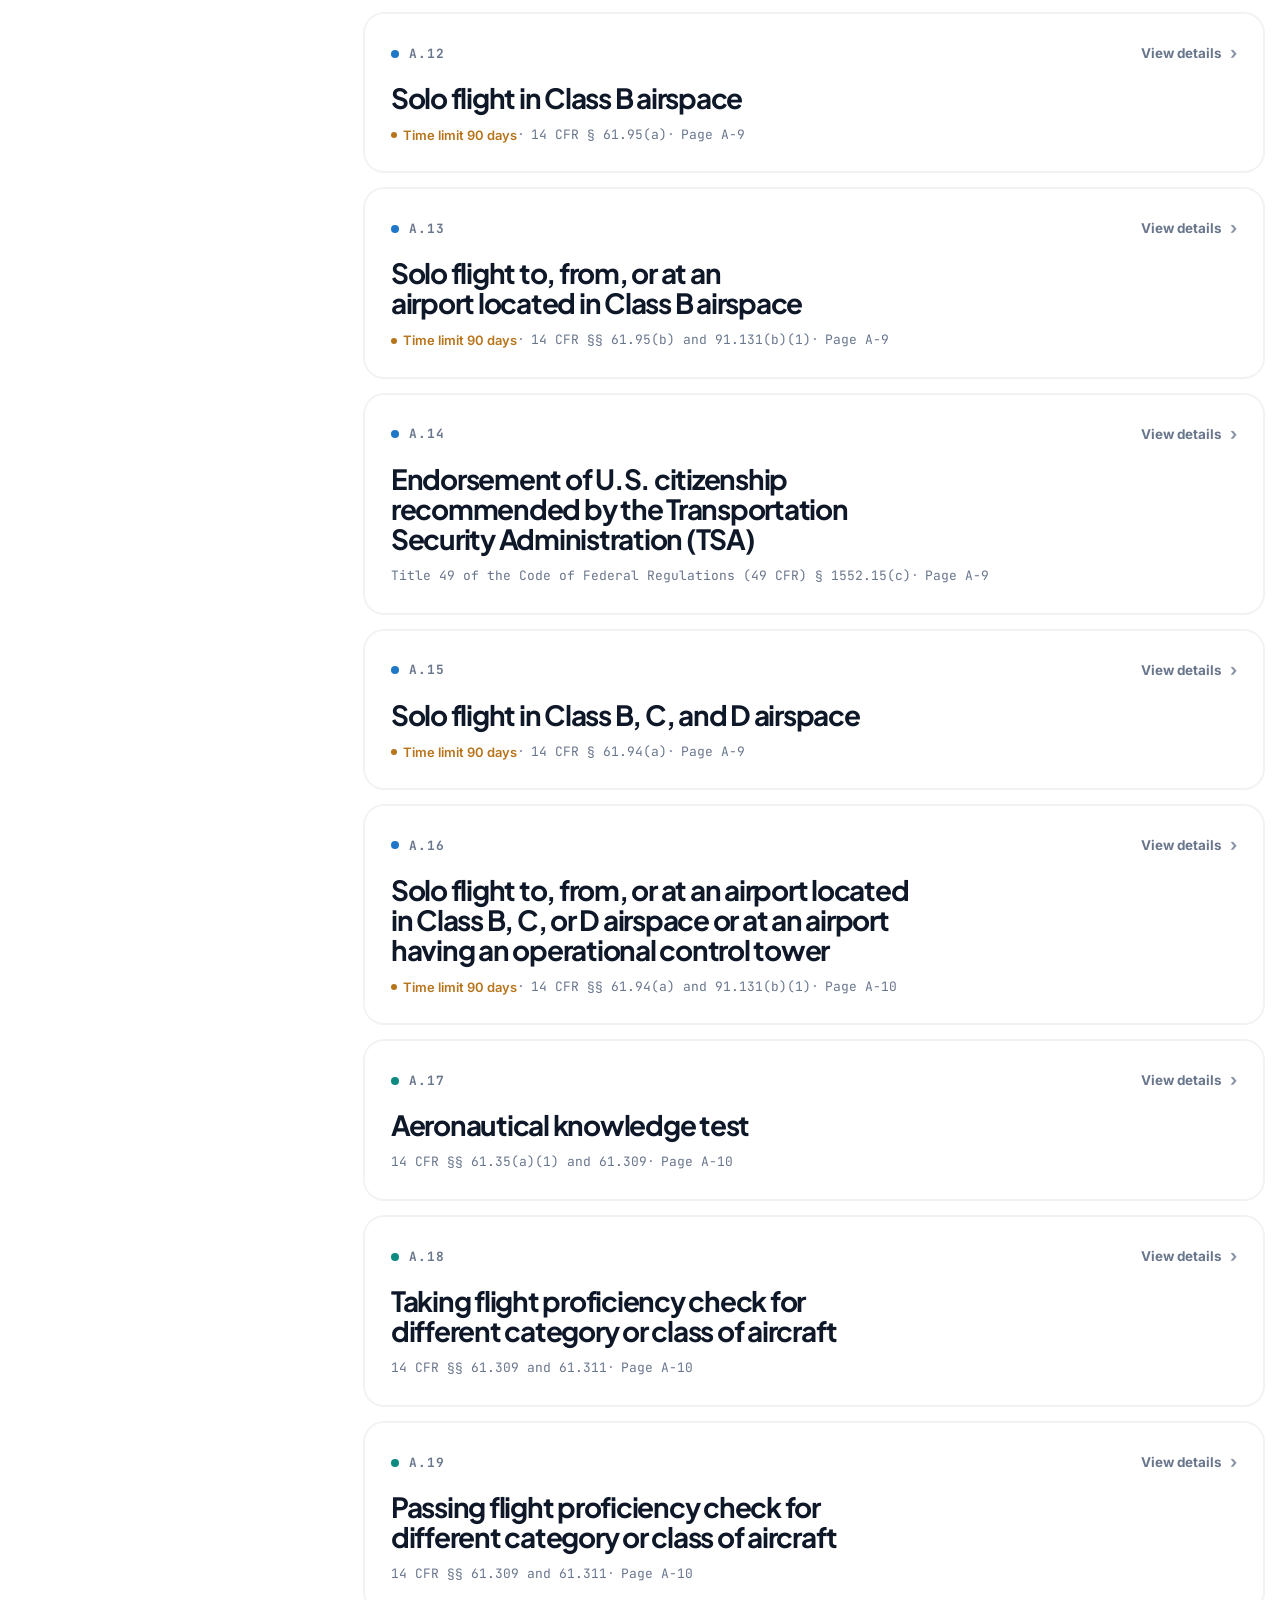
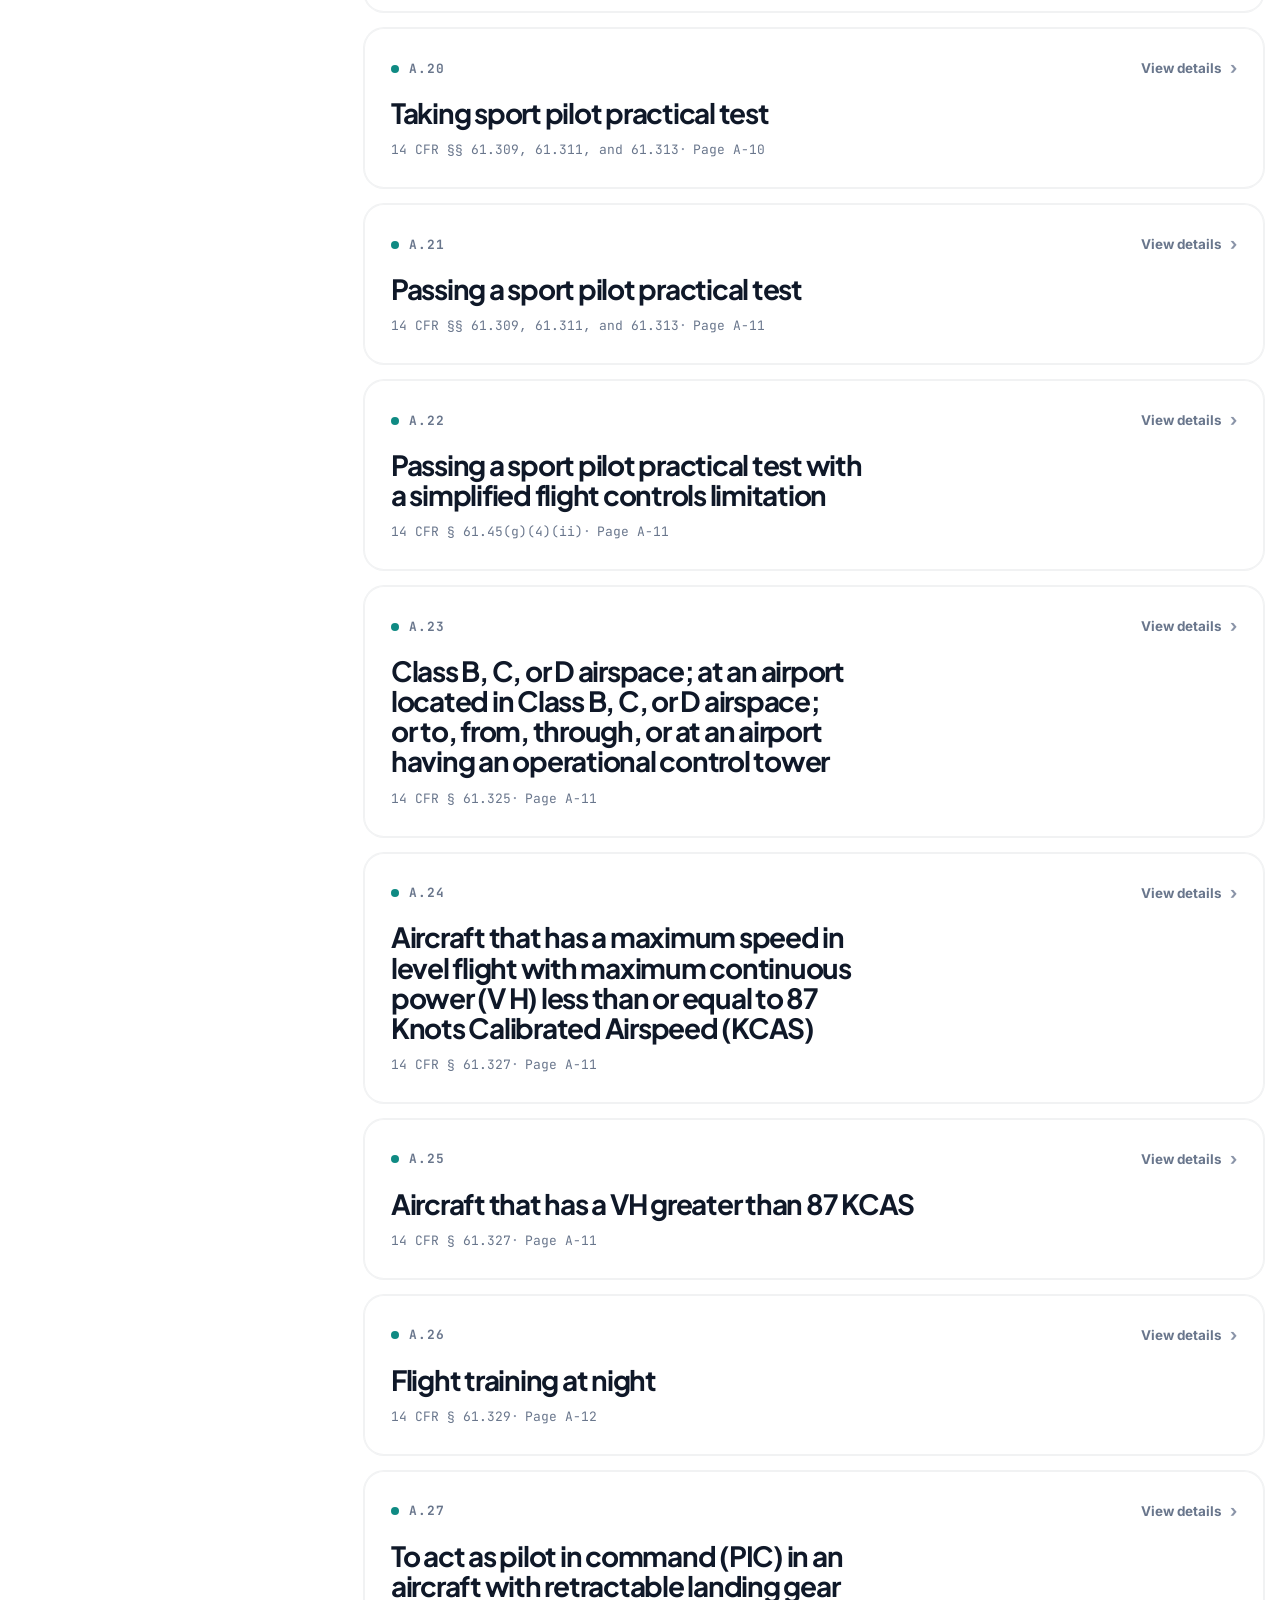
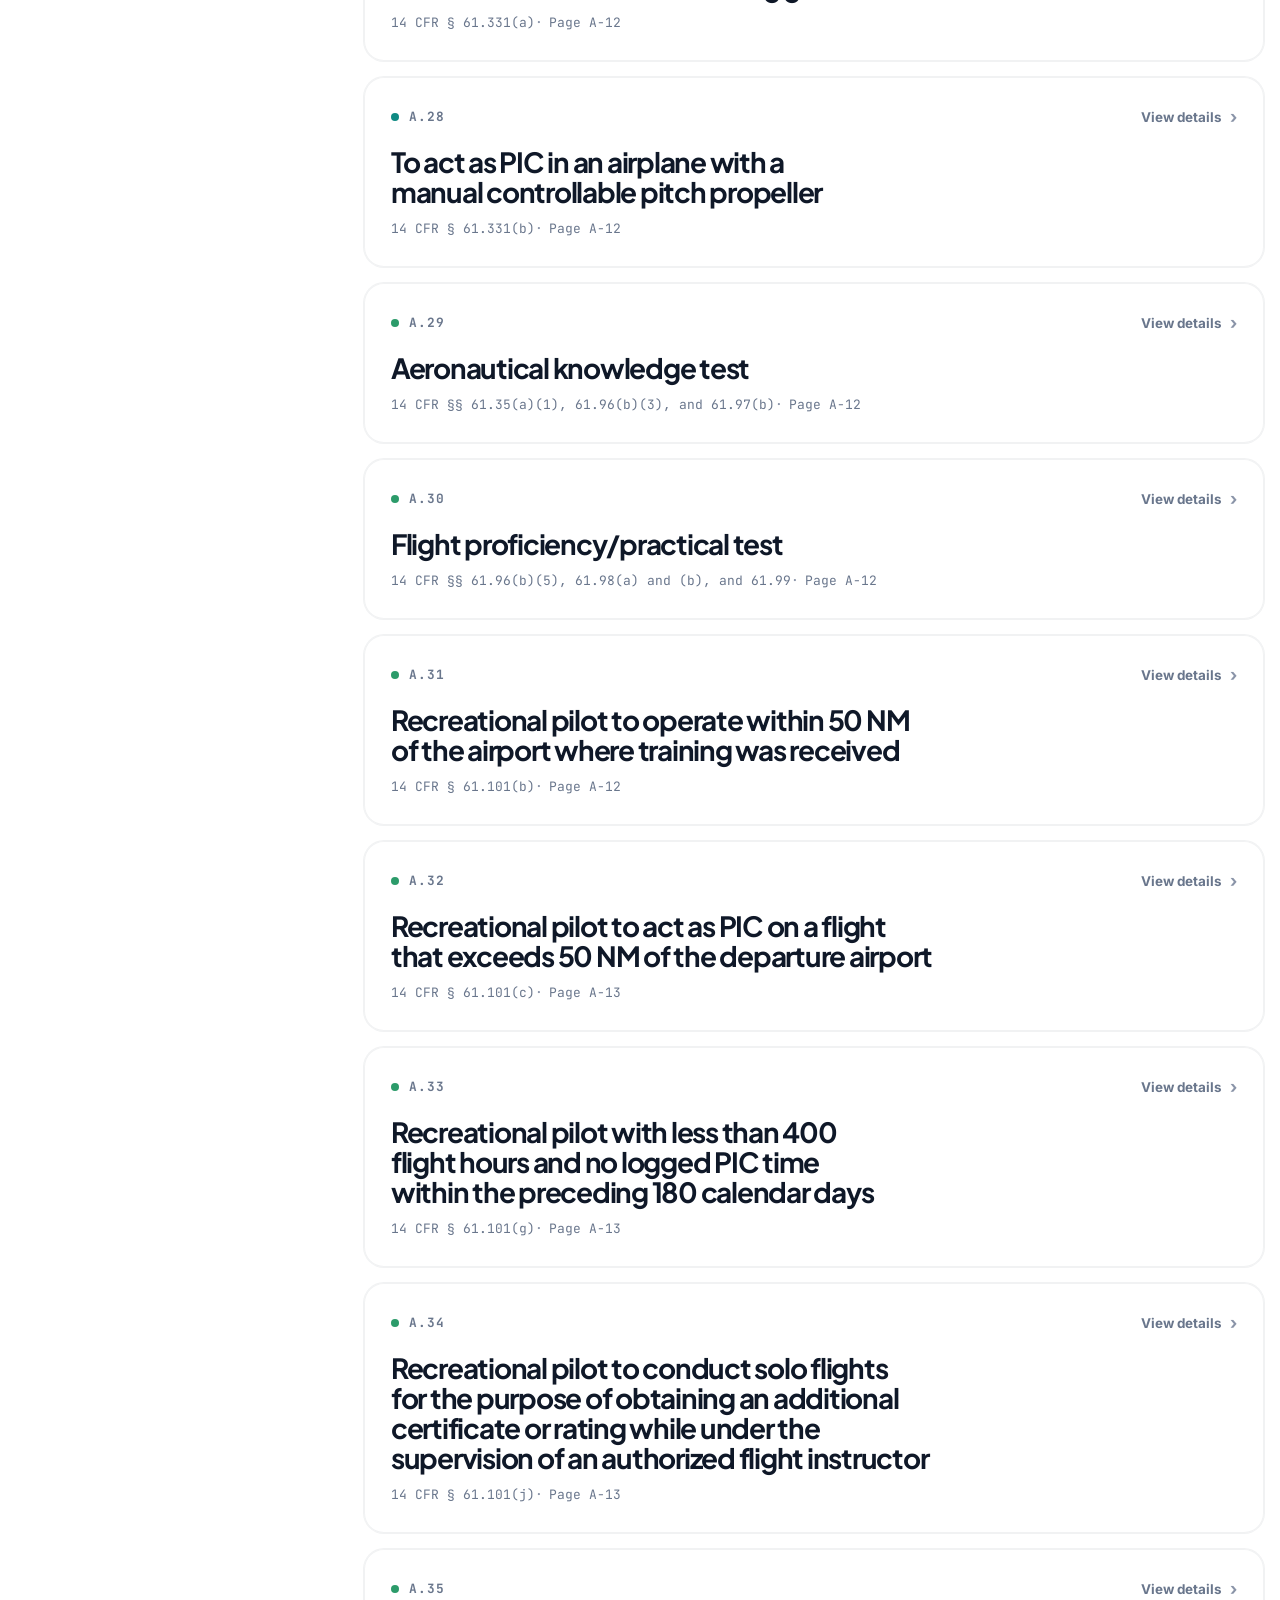
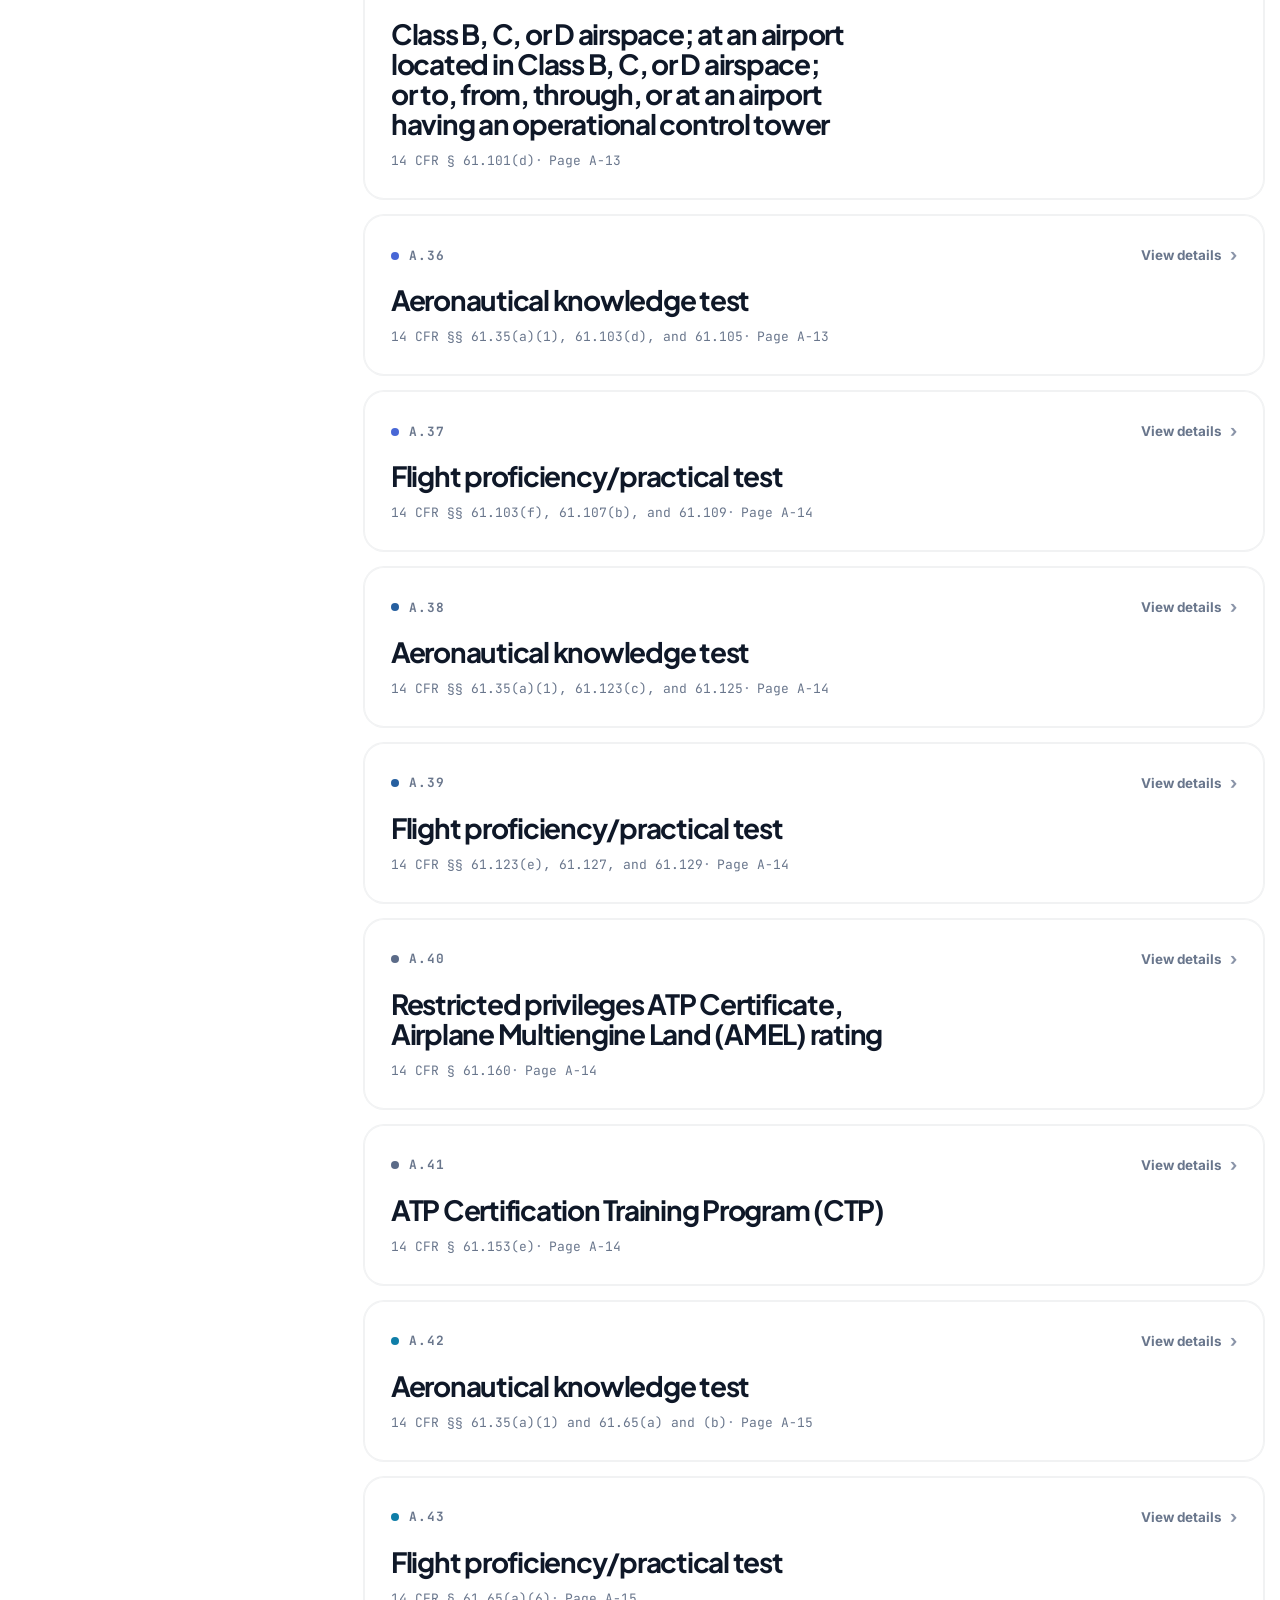
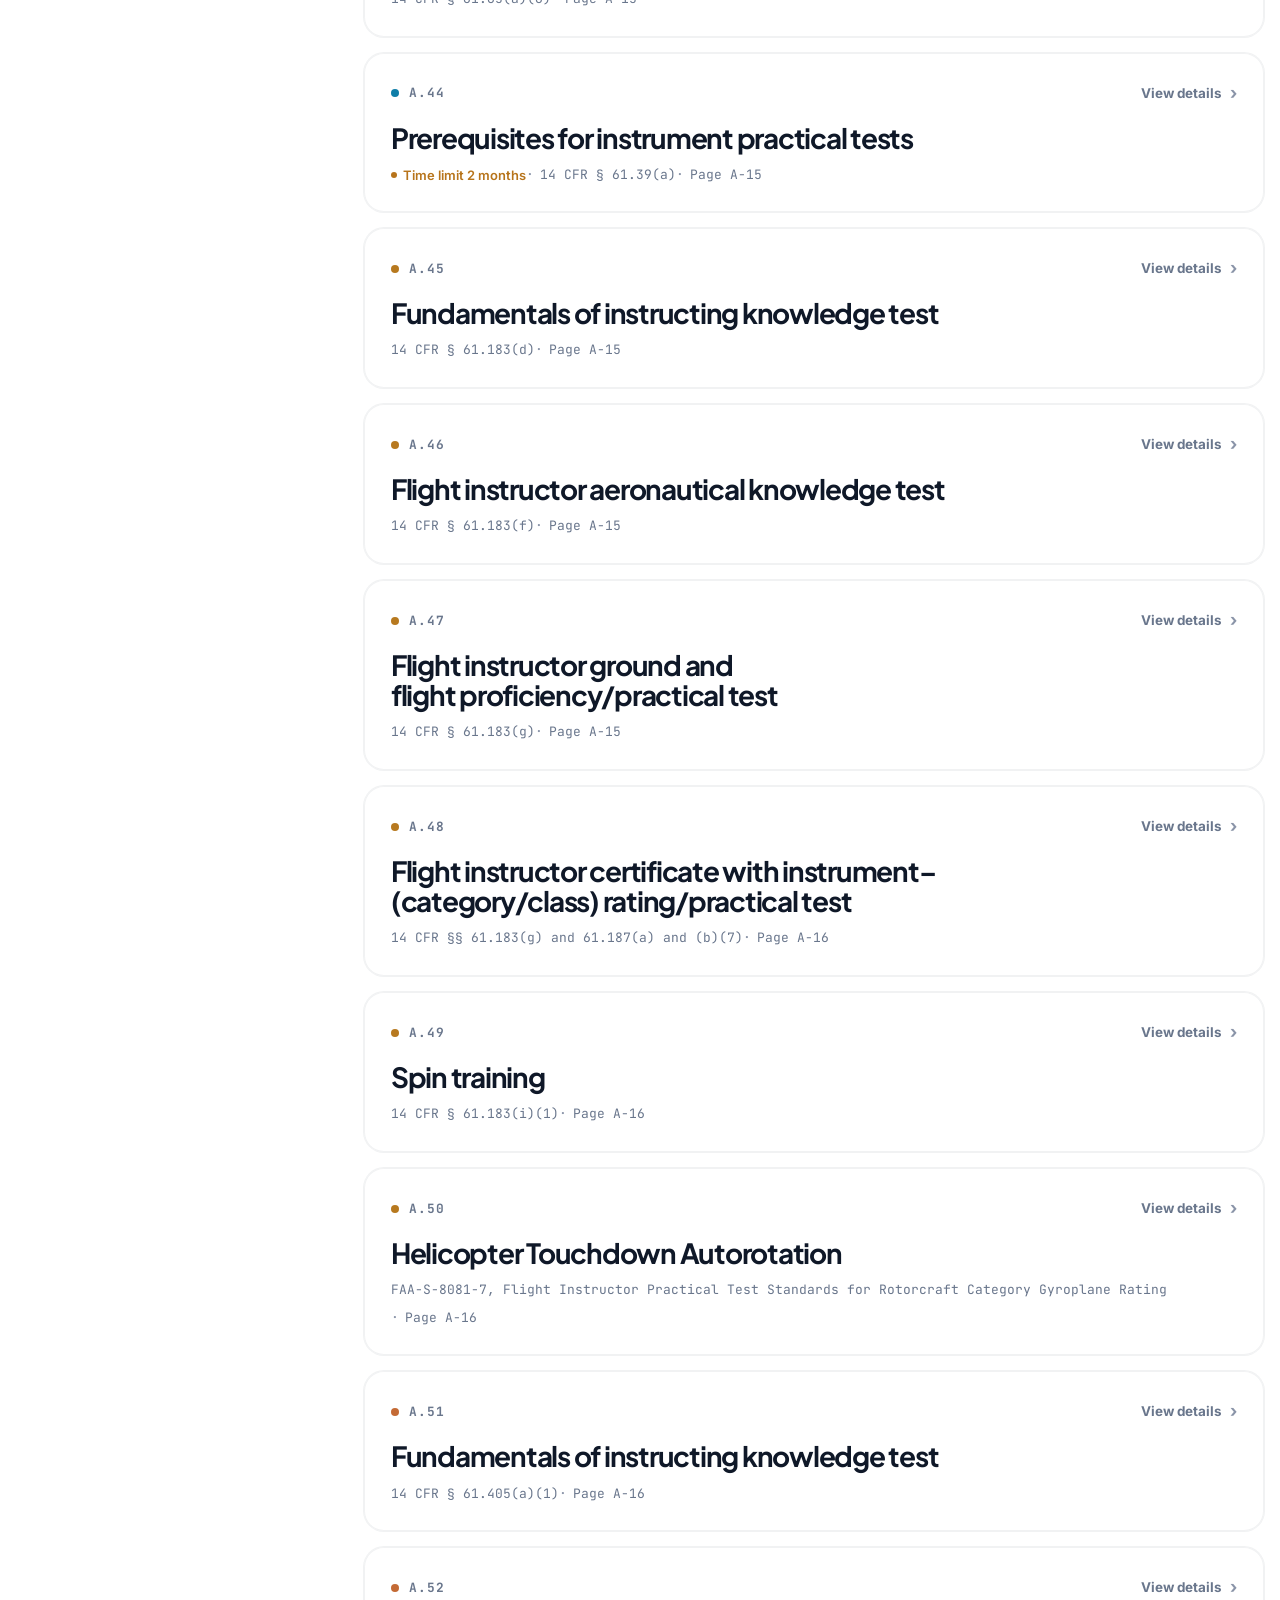
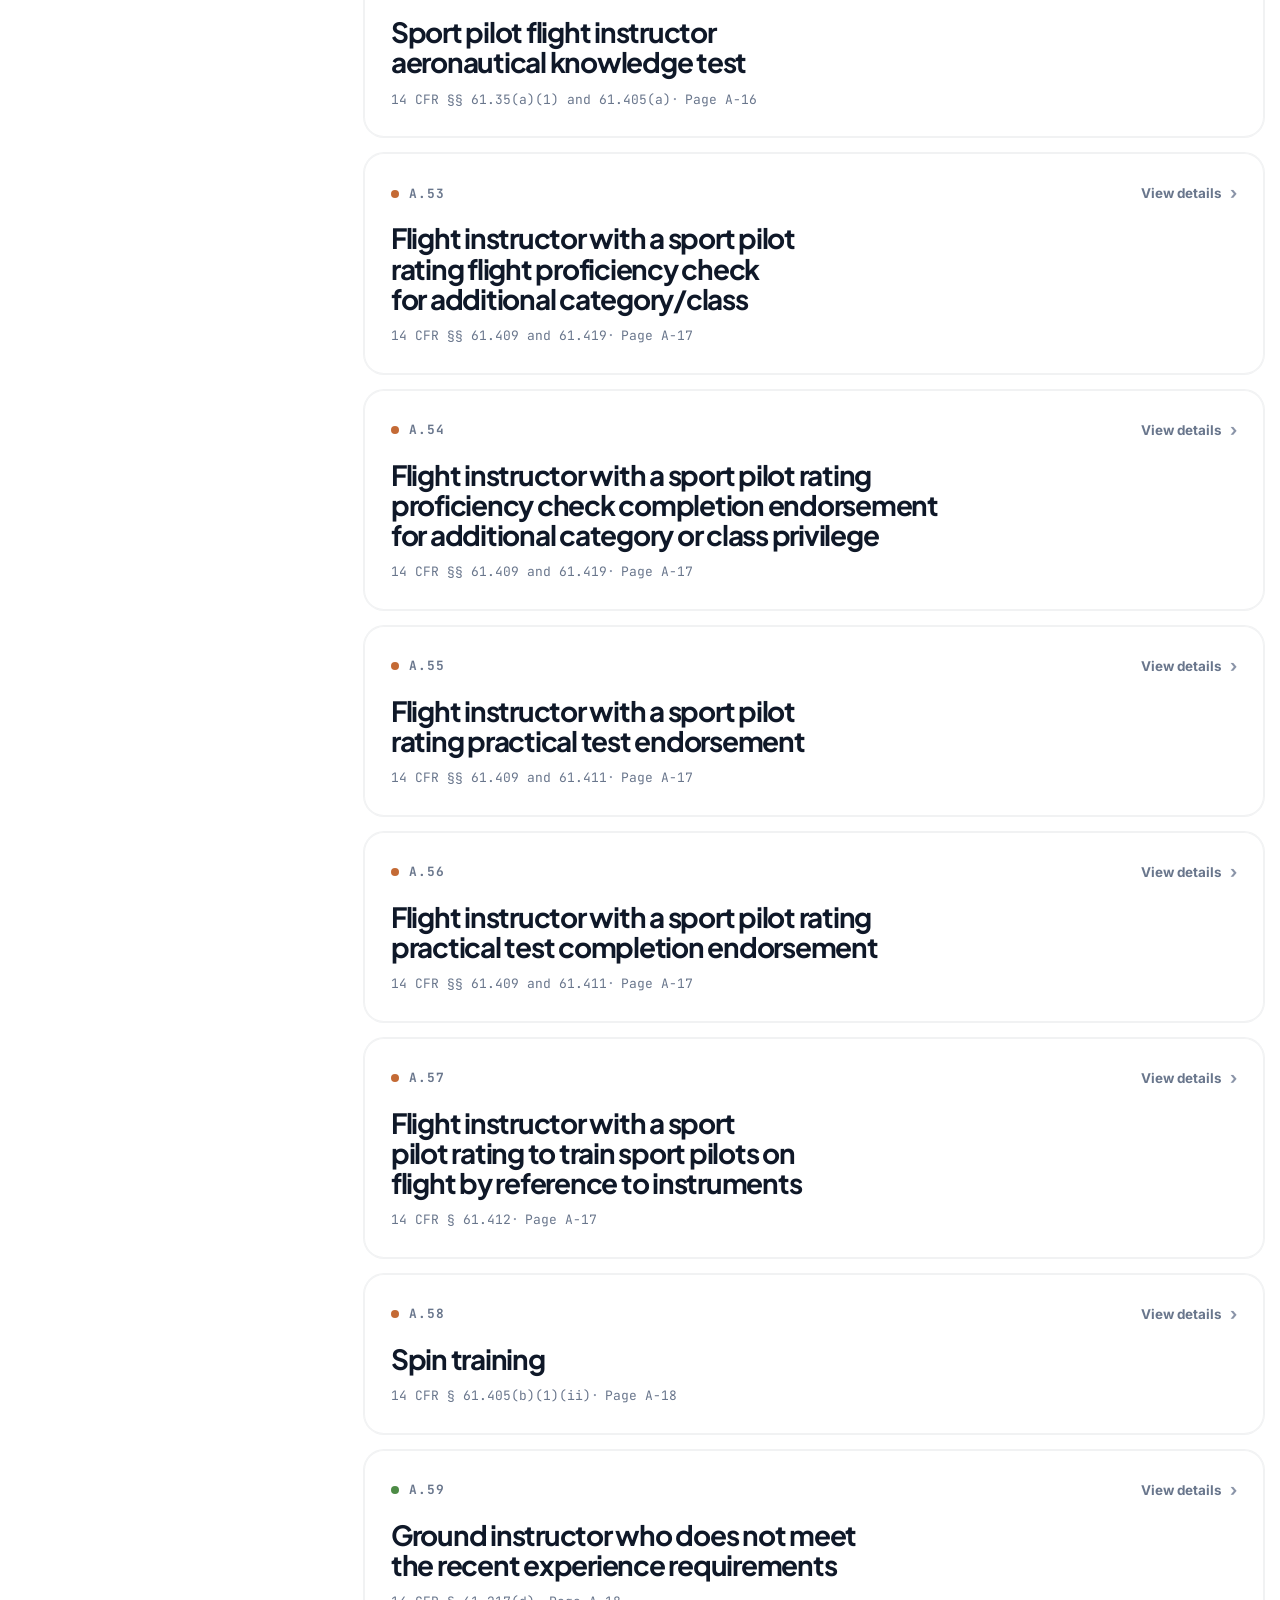
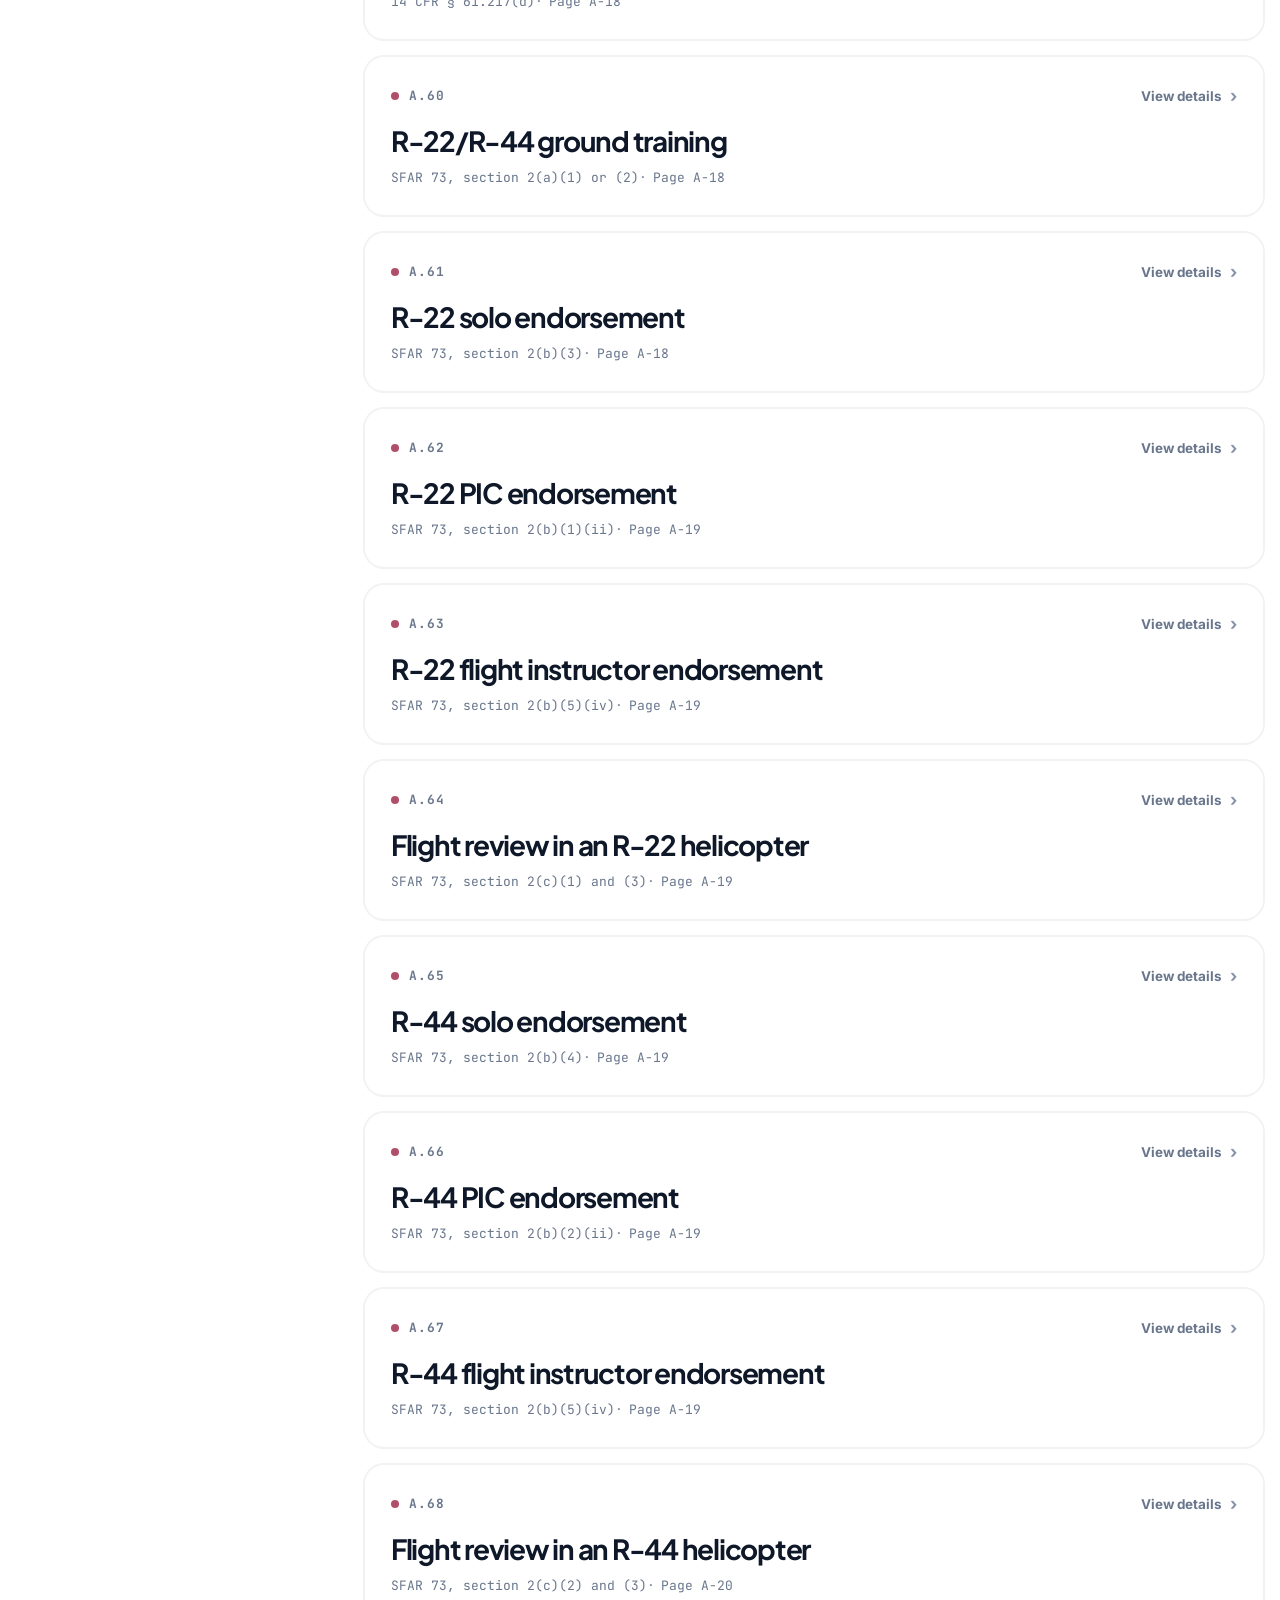
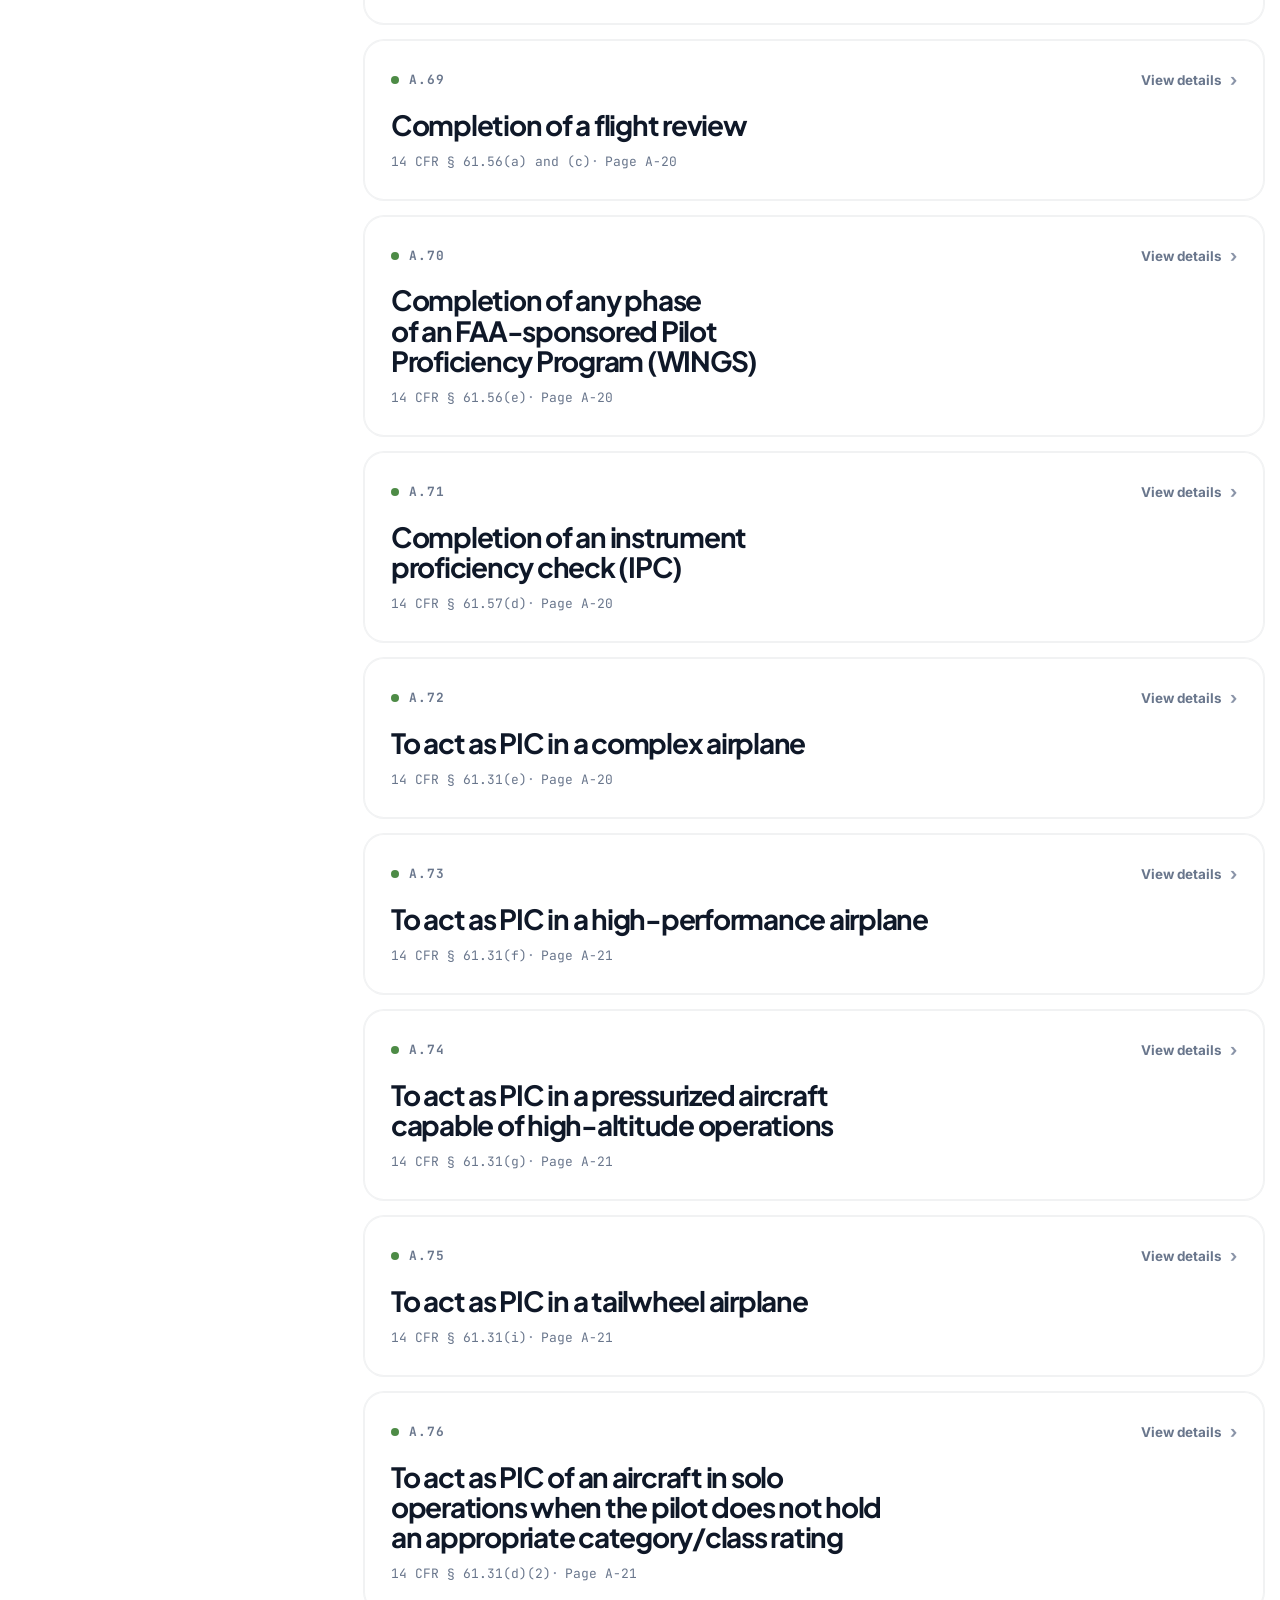
==== commit 3a295efc: "Auto-published from shortcut: 2026-04-19 11:03:23" ====
--- a/index.html
+++ b/index.html
@@ -26,12 +26,8 @@
   </head>
   <body>
     <div class="app-shell">
-      <!-- Slim sticky topbar: designer credit + browse button only -->
       <div class="topbar-sticky">
-        <div class="designer-header">
-          <div class="designer-credit">Designed By</div>
-          <div class="designer-name">Diego Suarez</div>
-        </div>
+        <div class="topbar-brand">Simply Endorsed</div>
         <button
           id="sidebarToggleBtn"
           class="icon-btn"
@@ -43,12 +39,6 @@
           <span class="icon-burger">&#9776;</span>
           <span class="icon-close">&#10005;</span>
         </button>
-      </div>
-
-      <!-- Scroll-away brand block -->
-      <div class="brand-block">
-        <h1 class="brand-title">Simply Endorsed</h1>
-        <p id="acVersionText" class="brand-sub">AC source loading...</p>
       </div>
 
       <div id="sidebarBackdrop" class="sidebar-backdrop" hidden></div>
@@ -82,7 +72,6 @@
           <section class="rail-section">
             <div class="rail-heading">
               <h2>Browse</h2>
-              <p>Categories with curated subcategories for common use cases.</p>
             </div>
 
             <nav id="categoryNav" class="category-nav" aria-label="Browse endorsements">
@@ -98,13 +87,14 @@
           <section id="selectionSummary" class="selection-summary" aria-live="polite" tabindex="-1">
             <nav id="selectionBreadcrumbs" class="selection-breadcrumbs" aria-label="Current browse path">
             </nav>
-            <p id="selectionEyebrow" class="selection-eyebrow">Browse</p>
             <h2 id="selectionTitle">All Endorsements</h2>
             <p id="selectionDescription" class="selection-description">
               Loading endorsement library...
             </p>
-            <div id="selectionMeta" class="selection-meta"></div>
-            <div id="selectionActions" class="selection-actions"></div>
+            <div class="selection-footer-row">
+              <div id="selectionMeta" class="selection-meta"></div>
+              <div id="selectionActions" class="selection-actions"></div>
+            </div>
             <div id="bundleBar" class="bundle-bar" hidden></div>
           </section>
 
@@ -128,13 +118,13 @@
           </section>
 
           <section id="guidanceView" class="guidance-view" hidden aria-label="Teaching and Guidance"></section>
-          <section id="preSoloView" class="pre-solo-view" hidden aria-label="Student Pilot Prerequisites"></section>
         </main>
       </div>
     </div>
 
     <footer class="app-footer">
       <p id="footerMeta">FAA model text source: loading...</p>
+      <p class="footer-designer">Designed by Diego Suarez</p>
       <p class="footnote">
         This tool is a reference aid. Verify endorsement applicability against the pilot's context,
         current FARs, and current FAA guidance.
--- a/css/app.css
+++ b/css/app.css
@@ -2,17 +2,19 @@
   --bg: #ffffff;
   --bg-soft: #fafafa;
   --bg-elevated: #f5f5f5;
-  --surface: rgba(255, 255, 255, 0.72);
-  --surface-soft: rgba(255, 255, 255, 0.6);
+  --surface: rgba(255, 255, 255, 0.55);
+  --surface-soft: rgba(255, 255, 255, 0.42);
   --surface-raised: rgba(255, 255, 255, 0.92);
   --surface-strong: rgba(255, 255, 255, 0.96);
   --surface-tint: rgba(245, 245, 245, 0.92);
   --line: rgba(87, 99, 118, 0.16);
   --line-strong: rgba(87, 99, 118, 0.26);
   --line-bright: rgba(255, 255, 255, 0.78);
+  --hairline: rgba(23, 32, 51, 0.06);
   --text: #172133;
   --text-strong: #0f1828;
   --text-muted: #69768c;
+  --text-muted-2: #8a94a8;
   --accent: #1f5ed6;
   --accent-strong: #173f9e;
   --accent-soft: #e8f0ff;
@@ -32,18 +34,18 @@
   --radius-lg: 30px;
   --radius-xl: 36px;
   --shadow-sm:
-    0 16px 38px rgba(15, 23, 42, 0.06),
-    0 4px 14px rgba(15, 23, 42, 0.04);
+    0 10px 26px rgba(15, 23, 42, 0.036),
+    0 3px 10px rgba(15, 23, 42, 0.024);
   --shadow-md:
-    0 28px 72px rgba(15, 23, 42, 0.08),
-    0 8px 24px rgba(15, 23, 42, 0.05);
+    0 18px 46px rgba(15, 23, 42, 0.048),
+    0 6px 18px rgba(15, 23, 42, 0.03);
   --shadow-lg:
-    0 42px 110px rgba(15, 23, 42, 0.12),
-    0 12px 30px rgba(15, 23, 42, 0.06);
+    0 26px 72px rgba(15, 23, 42, 0.072),
+    0 10px 22px rgba(15, 23, 42, 0.036);
   --shadow-inset:
-    inset 0 1px 0 rgba(255, 255, 255, 0.9),
+    inset 0 1px 0 rgba(255, 255, 255, 0.66),
     inset 0 -1px 0 rgba(255, 255, 255, 0.18);
-  --panel-blur: 20px;
+  --panel-blur: 30px;
   --max-width: 1440px;
 }
 
@@ -120,6 +122,10 @@
   color: var(--text-strong);
 }
 
+[hidden] {
+  display: none !important;
+}
+
 .sr-only {
   position: absolute;
   width: 1px;
@@ -146,12 +152,13 @@
 .app-footer {
   position: relative;
   isolation: isolate;
-  border: 1px solid var(--line-strong);
-  background:
-    linear-gradient(180deg, rgba(255, 255, 255, 0.92) 0%, rgba(245, 245, 245, 0.8) 100%);
-  box-shadow: var(--shadow-md), var(--shadow-inset);
-  backdrop-filter: blur(var(--panel-blur)) saturate(160%);
-  -webkit-backdrop-filter: blur(var(--panel-blur)) saturate(160%);
+  border: 1px solid var(--hairline);
+  background: var(--surface);
+  box-shadow:
+    0 1px 0 rgba(255, 255, 255, 0.6) inset,
+    0 0 0 1px var(--hairline);
+  backdrop-filter: blur(var(--panel-blur)) saturate(180%);
+  -webkit-backdrop-filter: blur(var(--panel-blur)) saturate(180%);
 }
 
 .topbar-sticky::after,
@@ -187,48 +194,38 @@
   z-index: 80;
   width: min(var(--max-width), calc(100% - 32px));
   margin: 14px auto 0;
-  padding: 12px 16px 12px 18px;
-  border-radius: 22px;
+  padding: 10px 14px 10px 18px;
+  border: 0;
+  border-radius: 20px;
   display: flex;
   align-items: center;
   justify-content: space-between;
   gap: 14px;
-  background: linear-gradient(180deg, rgba(255, 255, 255, 0.32) 0%, rgba(245, 245, 245, 0.2) 100%);
-}
-
-.designer-header {
-  display: grid;
-  gap: 3px;
-}
-
-.designer-credit {
-  margin: 0;
-  font-size: 0.72rem;
-  font-weight: 700;
-  letter-spacing: 0.16em;
-  text-transform: uppercase;
-  color: var(--text-muted);
-}
-
-.designer-name {
+  background: rgba(255, 255, 255, 0.42);
+  box-shadow:
+    inset 0 1px 0 rgba(255, 255, 255, 0.62),
+    0 12px 34px rgba(15, 23, 42, 0.05);
+}
+
+.topbar-brand {
   margin: 0;
   font-family: var(--display);
-  font-size: clamp(1.25rem, 2.1vw, 1.7rem);
+  font-size: clamp(1.05rem, 1.8vw, 1.35rem);
+  font-weight: 700;
   line-height: 1;
-  letter-spacing: -0.04em;
+  letter-spacing: -0.05em;
   color: var(--text-strong);
 }
 
 .icon-btn {
   appearance: none;
-  border: 1px solid var(--line-strong);
-  background:
-    linear-gradient(180deg, rgba(255, 255, 255, 0.84) 0%, rgba(245, 245, 245, 0.92) 100%);
+  border: 1px solid var(--hairline);
+  background: rgba(255, 255, 255, 0.44);
   color: var(--text-strong);
-  box-shadow: var(--shadow-sm), var(--shadow-inset);
+  box-shadow: inset 0 1px 0 rgba(255, 255, 255, 0.58);
   padding: 0;
-  width: 48px;
-  height: 48px;
+  width: 44px;
+  height: 44px;
   border-radius: 16px;
   font-size: 1.1rem;
   line-height: 1;
@@ -238,7 +235,6 @@
   cursor: pointer;
   flex-shrink: 0;
   transition:
-    transform 180ms ease,
     opacity 180ms ease,
     border-color 180ms ease,
     box-shadow 180ms ease,
@@ -246,13 +242,14 @@
 }
 
 .icon-btn:hover {
-  transform: translateY(-1px);
-  border-color: rgba(31, 94, 214, 0.18);
-  box-shadow: var(--shadow-md), var(--shadow-inset);
+  background: rgba(255, 255, 255, 0.6);
+  box-shadow:
+    inset 0 1px 0 rgba(255, 255, 255, 0.62),
+    0 4px 18px rgba(23, 32, 51, 0.08);
 }
 
 .icon-btn:active {
-  transform: translateY(0) scale(0.98);
+  background: rgba(255, 255, 255, 0.68);
 }
 
 .icon-burger,
@@ -280,38 +277,6 @@
 .icon-btn[aria-expanded="true"] .icon-close {
   opacity: 1;
   transform: rotate(0) scale(1);
-}
-
-.brand-block {
-  width: min(var(--max-width), calc(100% - 32px));
-  margin: 28px auto 0;
-  padding: 4px 6px 0;
-  display: grid;
-  gap: 12px;
-}
-
-.brand-title {
-  margin: 0;
-  max-width: 100%;
-  font-family: var(--display);
-  font-size: clamp(1.8rem, 4vw, 3.5rem);
-  line-height: 1.05;
-  letter-spacing: -0.04em;
-  color: var(--text-strong);
-}
-
-.brand-sub {
-  margin: 0;
-  width: fit-content;
-  max-width: 100%;
-  padding: 10px 14px;
-  border-radius: 999px;
-  border: 1px solid var(--line);
-  background: rgba(255, 255, 255, 0.5);
-  box-shadow: 0 14px 28px rgba(15, 23, 42, 0.04), inset 0 1px 0 rgba(255, 255, 255, 0.82);
-  color: var(--text-muted);
-  font-size: 0.88rem;
-  font-weight: 500;
 }
 
 .sidebar-backdrop[hidden] {
@@ -334,17 +299,17 @@
   gap: 28px;
   width: min(var(--max-width), 100%);
   margin: 0 auto;
-  padding: 22px 16px 38px;
+  padding: 28px 16px 38px;
 }
 
 .filter-rail {
   align-self: start;
   position: sticky;
-  top: 94px;
-  height: calc(100dvh - 112px);
+  top: 88px;
+  height: calc(100dvh - 106px);
   min-height: 0;
-  border-radius: var(--radius-xl);
-  padding: 18px;
+  border-radius: 20px;
+  padding: 16px;
   overflow-x: hidden;
   overflow-y: auto;
   overscroll-behavior: contain;
@@ -355,32 +320,29 @@
 }
 
 .rail-search {
-  margin-bottom: 14px;
+  margin-bottom: 10px;
 }
 
 .search-field {
   position: relative;
+  padding-bottom: 2px;
 }
 
 .search-input {
   width: 100%;
-  height: 56px;
-  padding: 0 76px 0 18px;
-  border: 1px solid var(--line-strong);
-  border-radius: 999px;
-  background:
-    linear-gradient(180deg, rgba(255, 255, 255, 0.84) 0%, rgba(245, 245, 245, 0.9) 100%);
-  box-shadow:
-    inset 0 1px 0 rgba(255, 255, 255, 0.8),
-    0 12px 24px rgba(15, 23, 42, 0.04);
+  height: 44px;
+  padding: 0 58px 0 2px;
+  border: 0;
+  border-bottom: 1px solid var(--hairline);
+  border-radius: 0;
+  background: transparent;
   color: var(--text-strong);
-  font-size: 0.95rem;
+  font-size: 0.92rem;
   text-overflow: ellipsis;
   transition:
     border-color 160ms ease,
     box-shadow 160ms ease,
-    background 160ms ease,
-    transform 160ms ease;
+    background 160ms ease;
 }
 
 .search-input::-webkit-search-decoration,
@@ -397,40 +359,38 @@
 
 .search-input:focus-visible {
   outline: none;
-  border-color: rgba(31, 94, 214, 0.32);
-  background: rgba(255, 255, 255, 0.96);
+  border-bottom-color: rgba(31, 94, 214, 0.48);
+  background: rgba(255, 255, 255, 0.24);
   box-shadow:
-    inset 0 1px 0 rgba(255, 255, 255, 0.92),
-    0 0 0 4px rgba(31, 94, 214, 0.1),
-    0 14px 28px rgba(15, 23, 42, 0.05);
+    0 10px 18px rgba(15, 23, 42, 0.04),
+    0 1px 0 rgba(255, 255, 255, 0.6) inset;
 }
 
 .search-clear {
   appearance: none;
   position: absolute;
-  top: 8px;
-  right: 8px;
-  bottom: 8px;
-  border: 1px solid rgba(31, 94, 214, 0.14);
+  top: 7px;
+  right: 0;
+  bottom: auto;
+  min-height: 30px;
+  border: 1px solid transparent;
   border-radius: 999px;
-  background: var(--accent-soft);
-  color: var(--accent-ink);
-  padding: 0 13px;
-  font-size: 0.8rem;
+  background: transparent;
+  color: var(--text-muted);
+  padding: 0 10px;
+  font-size: 0.76rem;
   font-weight: 700;
   cursor: pointer;
   transition:
-    transform 160ms ease,
     border-color 160ms ease,
     background 160ms ease,
-    box-shadow 160ms ease;
+    color 160ms ease;
 }
 
 .search-clear:hover {
-  transform: translateY(-1px);
-  border-color: rgba(31, 94, 214, 0.2);
-  background: #dfeaff;
-  box-shadow: 0 10px 18px rgba(31, 94, 214, 0.1);
+  border-color: rgba(23, 32, 51, 0.08);
+  background: rgba(23, 32, 51, 0.05);
+  color: var(--text-strong);
 }
 
 .rail-section h2 {
@@ -443,15 +403,7 @@
 }
 
 .rail-heading {
-  margin: 4px 4px 16px;
-}
-
-.rail-heading p {
-  margin: 8px 0 0;
-  color: var(--text-muted);
-  font-size: 0.88rem;
-  line-height: 1.55;
-  max-width: 28ch;
+  margin: 2px 2px 14px;
 }
 
 .rail-placeholder {
@@ -471,15 +423,11 @@
 .detail-toggle,
 .empty-state button {
   appearance: none;
-  border: 1px solid var(--line-strong);
-  background:
-    linear-gradient(180deg, rgba(255, 255, 255, 0.88) 0%, rgba(245, 245, 245, 0.92) 100%);
-  box-shadow:
-    0 12px 26px rgba(15, 23, 42, 0.04),
-    inset 0 1px 0 rgba(255, 255, 255, 0.84);
-  color: var(--text-strong);
+  border: 1px solid var(--hairline);
+  background: rgba(255, 255, 255, 0.36);
+  box-shadow: inset 0 1px 0 rgba(255, 255, 255, 0.6);
+  color: var(--text);
   transition:
-    transform 180ms ease,
     border-color 180ms ease,
     box-shadow 180ms ease,
     background 180ms ease,
@@ -507,38 +455,36 @@
 .bundle-toggle:hover,
 .detail-toggle:hover,
 .empty-state button:hover {
-  transform: translateY(-1px);
-  border-color: rgba(31, 94, 214, 0.18);
+  border-color: rgba(23, 32, 51, 0.1);
+  background: rgba(255, 255, 255, 0.54);
   box-shadow:
-    0 16px 32px rgba(15, 23, 42, 0.05),
-    inset 0 1px 0 rgba(255, 255, 255, 0.88);
+    inset 0 1px 0 rgba(255, 255, 255, 0.64),
+    0 4px 16px rgba(23, 32, 51, 0.06);
 }
 
 .all-button.is-active {
-  background: linear-gradient(180deg, var(--accent-soft) 0%, rgba(255, 255, 255, 0.96) 100%);
-  border-color: #bfd4ff;
-  color: var(--accent-ink);
+  border-color: rgba(23, 32, 51, 0.1);
+  background: rgba(255, 255, 255, 0.62);
+  color: var(--text-strong);
 }
 
 .nav-group {
   position: relative;
   overflow: hidden;
-  border: 1px solid var(--line-strong);
-  border-radius: 24px;
-  background:
-    linear-gradient(180deg, rgba(255, 255, 255, 0.86) 0%, rgba(245, 245, 245, 0.84) 100%);
-  box-shadow:
-    0 16px 34px rgba(15, 23, 42, 0.05),
-    inset 0 1px 0 rgba(255, 255, 255, 0.86);
+  border: 1px solid var(--hairline);
+  border-radius: 20px;
+  background: rgba(255, 255, 255, 0.28);
+  box-shadow: inset 0 1px 0 rgba(255, 255, 255, 0.56);
 }
 
 .nav-group::before {
   content: "";
   position: absolute;
   inset: 12px auto 12px 0;
-  width: 4px;
+  width: 2px;
   border-radius: 0 999px 999px 0;
-  background: var(--category-line);
+  background: var(--category-accent);
+  opacity: 0.28;
 }
 
 .nav-group::after {
@@ -550,16 +496,22 @@
 }
 
 .nav-group.is-active {
-  border-color: var(--category-line);
+  border-color: rgba(23, 32, 51, 0.1);
+}
+
+.nav-group.is-active::before,
+.nav-group.is-open::before,
+.nav-group.is-view-active::before {
+  opacity: 0.92;
 }
 
 .category-button {
   width: 100%;
-  min-height: 58px;
+  min-height: 52px;
   border: 0;
   background: transparent;
   color: var(--text-strong);
-  padding: 13px 16px;
+  padding: 12px 14px;
   display: grid;
   grid-template-columns: minmax(0, 1fr) auto;
   align-items: center;
@@ -573,14 +525,14 @@
 }
 
 .category-button:hover {
-  background: rgba(255, 255, 255, 0.28);
+  background: rgba(255, 255, 255, 0.34);
 }
 
 .nav-group.is-active .category-button,
 .nav-group.is-open .category-button,
 .nav-group.is-view-active .category-button {
-  background: linear-gradient(180deg, rgba(255, 255, 255, 0.36) 0%, var(--category-soft) 100%);
-  color: var(--category-ink);
+  background: rgba(255, 255, 255, 0.38);
+  color: var(--text-strong);
 }
 
 .category-label-wrap {
@@ -593,12 +545,11 @@
 }
 
 .category-swatch {
-  width: 10px;
-  height: 10px;
+  width: 8px;
+  height: 8px;
   border-radius: 999px;
   flex: 0 0 auto;
   background: var(--category-accent);
-  box-shadow: 0 0 0 6px var(--category-soft);
 }
 
 .category-label {
@@ -615,7 +566,8 @@
   min-height: 28px;
   padding: 0 10px;
   border-radius: 999px;
-  background: rgba(23, 32, 51, 0.05);
+  border: 1px solid var(--hairline);
+  background: rgba(255, 255, 255, 0.42);
   color: var(--text-muted);
   font-size: 0.8rem;
   font-weight: 700;
@@ -624,8 +576,7 @@
 
 .nav-group.is-active .category-count,
 .nav-group.is-open .category-count {
-  background: rgba(255, 255, 255, 0.46);
-  color: var(--category-ink);
+  color: var(--text-strong);
 }
 
 .match-dot {
@@ -633,7 +584,6 @@
   height: 8px;
   border-radius: 999px;
   background: var(--category-accent);
-  box-shadow: 0 0 0 4px rgba(31, 94, 214, 0.12);
 }
 
 .category-caret {
@@ -648,23 +598,24 @@
 
 .subcategory-list {
   display: grid;
-  gap: 8px;
-  padding: 0 14px 14px 18px;
-  border-top: 1px solid rgba(255, 255, 255, 0.32);
-  background: linear-gradient(180deg, rgba(255, 255, 255, 0.06) 0%, rgba(255, 255, 255, 0.26) 100%);
+  gap: 6px;
+  padding: 0 10px 10px 14px;
+  border-top: 1px solid var(--hairline);
+  background: rgba(255, 255, 255, 0.12);
 }
 
 .view-category-link,
 .subcategory-link {
   appearance: none;
-  min-height: 42px;
+  min-height: 38px;
   border: 1px solid transparent;
-  border-radius: 16px;
-  background: rgba(255, 255, 255, 0.52);
+  border-radius: 14px;
+  background: transparent;
   text-align: left;
-  padding: 9px 12px;
-  color: var(--text-muted);
-  font-size: 0.86rem;
+  padding: 8px 10px;
+  color: var(--text-muted);
+  font-size: 0.82rem;
+  line-height: 1.35;
   cursor: pointer;
   display: flex;
   align-items: center;
@@ -672,29 +623,26 @@
     background 160ms ease,
     border-color 160ms ease,
     color 160ms ease,
-    transform 160ms ease;
+    box-shadow 160ms ease;
 }
 
 .view-category-link {
-  border-style: solid;
-  border-color: var(--category-line);
-  background: linear-gradient(180deg, rgba(255, 255, 255, 0.74) 0%, var(--category-soft) 100%);
-  color: var(--category-ink);
   font-weight: 700;
 }
 
 .view-category-link:hover,
 .subcategory-link:hover {
-  transform: translateY(-1px);
-  background: var(--category-soft);
-  color: var(--category-ink);
+  border-color: rgba(23, 32, 51, 0.08);
+  background: rgba(255, 255, 255, 0.44);
+  color: var(--text-strong);
 }
 
 .view-category-link.is-active,
 .subcategory-link.is-active {
-  background: linear-gradient(180deg, rgba(255, 255, 255, 0.58) 0%, var(--category-soft) 100%);
-  border-color: var(--category-accent);
-  color: var(--category-ink);
+  border-color: rgba(23, 32, 51, 0.08);
+  background: rgba(255, 255, 255, 0.5);
+  box-shadow: inset 2px 0 0 var(--category-accent);
+  color: var(--text-strong);
   font-weight: 700;
 }
 
@@ -706,20 +654,19 @@
 
 .selection-summary {
   overflow: hidden;
-  border-color: var(--category-line);
-  border-radius: 34px;
-  padding: 28px 28px 24px;
-  background:
-    linear-gradient(135deg, rgba(255, 255, 255, 0.94) 0%, rgba(245, 245, 245, 0.86) 100%);
-  scroll-margin-top: 116px;
+  border-radius: 24px;
+  padding: 32px 32px 24px;
+  background: rgba(255, 255, 255, 0.55);
+  scroll-margin-top: 108px;
 }
 
 .selection-summary::before {
   content: "";
   position: absolute;
-  inset: 0 0 auto 0;
-  height: 3px;
-  background: linear-gradient(90deg, var(--category-accent) 0%, rgba(255, 255, 255, 0.4) 100%);
+  inset: 20px auto 20px 0;
+  width: 2px;
+  border-radius: 999px;
+  background: var(--category-accent);
 }
 
 .selection-summary:focus-visible {
@@ -731,13 +678,14 @@
   display: flex;
   align-items: center;
   flex-wrap: wrap;
-  gap: 8px;
-  color: var(--text-muted);
-  font-size: 0.82rem;
+  gap: 6px;
+  color: var(--text-muted-2);
+  font-size: 0.78rem;
 }
 
 .selection-breadcrumbs:empty,
-.selection-actions:empty {
+.selection-actions:empty,
+.selection-meta:empty {
   display: none;
 }
 
@@ -746,32 +694,32 @@
   border: 0;
   padding: 0;
   background: transparent;
-  color: var(--category-accent);
+  color: var(--text-muted);
   cursor: pointer;
   font: inherit;
-  font-size: 0.82rem;
-  font-weight: 700;
+  font-size: 0.78rem;
+  font-weight: 600;
 }
 
 .breadcrumb-button:hover {
-  text-decoration: underline;
+  color: var(--text-strong);
 }
 
 .breadcrumb-current {
-  color: var(--text-muted);
-  font-size: 0.82rem;
+  color: var(--text-strong);
+  font-size: 0.78rem;
   font-weight: 700;
 }
 
 .breadcrumb-separator {
-  color: #8a94a8;
-  font-size: 0.8rem;
-}
-
-.selection-eyebrow,
+  color: var(--text-muted-2);
+  font-size: 0.76rem;
+}
+
 .featured-strip-label,
 .bundle-section-label h3,
-.detail-section h4 {
+.detail-section h4,
+.guidance-eyebrow {
   margin: 0;
   font-size: 0.72rem;
   font-weight: 800;
@@ -779,71 +727,112 @@
   text-transform: uppercase;
 }
 
-.selection-eyebrow {
-  color: var(--category-ink);
-}
-
 .selection-summary h2 {
   margin: 0;
   max-width: 18ch;
   font-family: var(--display);
-  font-size: clamp(1.85rem, 3.2vw, 2.95rem);
-  line-height: 0.97;
+  font-size: clamp(2.1rem, 3.7vw, 3.4rem);
+  line-height: 0.95;
   letter-spacing: -0.06em;
   color: var(--text-strong);
+}
+
+.selection-title-wrap {
+  display: inline-flex;
+  align-items: center;
+  gap: 12px;
+}
+
+.selection-title-wrap .category-dot {
+  width: 10px;
+  height: 10px;
 }
 
 .selection-description {
   margin: 0;
   max-width: 66ch;
-  color: var(--text-muted);
+  color: var(--text-muted-2);
   font-size: 1rem;
-  line-height: 1.68;
-}
-
-.selection-meta {
-  display: flex;
-  align-items: center;
+  line-height: 1.72;
+}
+
+.selection-footer-row {
+  display: flex;
+  align-items: flex-start;
+  justify-content: space-between;
   flex-wrap: wrap;
-  gap: 10px;
-}
-
-.selection-chip,
-.bundle-chip,
-.chip {
+  gap: 14px 20px;
+}
+
+.selection-meta,
+.selection-actions,
+.meta-line {
   display: inline-flex;
   align-items: center;
+  flex-wrap: wrap;
+  gap: 8px 0;
+}
+
+.selection-meta,
+.meta-line {
+  color: var(--text-muted);
+  font-size: 0.81rem;
+}
+
+.meta-line {
+  margin-top: 12px;
+}
+
+.selection-meta > *,
+.meta-line > * {
+  position: relative;
+  display: inline-flex;
+  align-items: center;
+  gap: 6px;
+}
+
+.selection-meta > * + *,
+.meta-line > * + * {
+  padding-left: 14px;
+}
+
+.selection-meta > * + *::before,
+.meta-line > * + *::before {
+  content: "·";
+  position: absolute;
+  left: 0;
+  color: var(--text-muted-2);
+}
+
+.meta-item {
+  color: inherit;
+}
+
+.category-dot {
+  width: 8px;
+  height: 8px;
   border-radius: 999px;
-  font-weight: 700;
-  letter-spacing: 0.01em;
-}
-
-.selection-chip {
-  min-height: 34px;
-  padding: 0 14px;
-  border: 1px solid var(--line);
-  background: rgba(255, 255, 255, 0.64);
-  box-shadow: inset 0 1px 0 rgba(255, 255, 255, 0.82);
-  color: var(--text);
-  font-size: 0.8rem;
-}
-
-.selection-chip-category {
-  border-color: var(--category-line);
-  background: rgba(255, 255, 255, 0.38);
-  color: var(--category-ink);
-}
-
-.selection-chip-accent {
-  border-color: rgba(31, 94, 214, 0.18);
-  background: var(--category-soft);
-  color: var(--category-ink);
+  flex: 0 0 auto;
+  background: var(--category-accent);
+}
+
+.chip-warn {
+  display: inline-flex;
+  align-items: center;
+  gap: 6px;
+  color: #b7741b;
+  font-weight: 600;
+}
+
+.warn-icon {
+  width: 6px;
+  height: 6px;
+  border-radius: 999px;
+  background: currentColor;
+  flex: 0 0 auto;
 }
 
 .selection-actions {
-  display: flex;
-  align-items: center;
-  flex-wrap: wrap;
   gap: 10px;
 }
 
@@ -851,8 +840,8 @@
 .bundle-toggle,
 .rail-close,
 .empty-state button {
-  min-height: 40px;
-  padding: 0 15px;
+  min-height: 38px;
+  padding: 0 14px;
   border-radius: 999px;
   cursor: pointer;
   font-size: 0.84rem;
@@ -860,7 +849,7 @@
 }
 
 .selection-reset {
-  color: var(--category-ink);
+  color: var(--text);
 }
 
 .status-row {
@@ -882,14 +871,13 @@
 }
 
 .bundle-bar {
-  border: 1px solid var(--category-line);
-  border-radius: 22px;
-  background:
-    linear-gradient(180deg, rgba(255, 255, 255, 0.76) 0%, rgba(245, 245, 245, 0.84) 100%);
+  border: 1px solid var(--hairline);
+  border-radius: 18px;
+  background: rgba(255, 255, 255, 0.42);
   box-shadow:
-    0 14px 26px rgba(15, 23, 42, 0.05),
-    inset 0 1px 0 rgba(255, 255, 255, 0.82);
-  padding: 14px;
+    inset 0 1px 0 rgba(255, 255, 255, 0.64),
+    0 8px 22px rgba(23, 32, 51, 0.05);
+  padding: 14px 16px;
   display: flex;
   align-items: center;
   justify-content: space-between;
@@ -899,7 +887,7 @@
 
 .bundle-bar p {
   margin: 0;
-  color: var(--category-ink);
+  color: var(--text);
   font-size: 0.84rem;
 }
 
@@ -919,17 +907,19 @@
 }
 
 .bundle-chip {
+  display: inline-flex;
+  align-items: center;
   min-height: 26px;
   padding: 0 9px;
-  border: 1px solid var(--category-line);
-  background: rgba(255, 255, 255, 0.84);
-  color: var(--category-ink);
+  border: 1px solid var(--hairline);
+  border-radius: 999px;
+  background: rgba(255, 255, 255, 0.54);
+  color: var(--text);
   font-size: 0.74rem;
 }
 
 .bundle-toggle {
-  border-color: var(--category-line);
-  color: var(--category-ink);
+  color: var(--text);
 }
 
 .endorsement-list {
@@ -939,51 +929,48 @@
 
 .endorsement-card,
 .placeholder-card {
-  border-radius: 28px;
-  padding: 22px;
+  border-radius: 20px;
+  padding: 26px;
 }
 
 .endorsement-card {
   overflow: hidden;
-  border-color: var(--category-line);
   transition:
-    transform 180ms ease,
     border-color 180ms ease,
     box-shadow 180ms ease,
     background 180ms ease;
 }
 
 .endorsement-card:hover {
-  transform: translateY(-2px);
-  box-shadow: var(--shadow-lg), var(--shadow-inset);
-}
-
-.endorsement-card::before {
-  content: "";
-  position: absolute;
-  inset: 0 0 auto 0;
-  height: 3px;
-  background: linear-gradient(90deg, var(--category-accent) 0%, rgba(255, 255, 255, 0.34) 100%);
+  background: rgba(255, 255, 255, 0.62);
+  box-shadow:
+    0 1px 0 rgba(255, 255, 255, 0.64) inset,
+    0 0 0 1px var(--hairline),
+    0 4px 20px rgba(23, 32, 51, 0.08);
 }
 
 .endorsement-head {
   display: flex;
-  align-items: flex-start;
+  align-items: center;
   justify-content: space-between;
-  gap: 18px;
+  gap: 14px;
 }
 
 .endorsement-id-row {
-  display: grid;
+  display: flex;
+  align-items: center;
   gap: 10px;
+  min-width: 0;
+  flex-wrap: wrap;
 }
 
 .endorsement-id {
   margin: 0;
   font-family: var(--mono);
-  font-size: 1rem;
-  font-weight: 700;
-  color: var(--category-ink);
+  font-size: 0.8rem;
+  font-weight: 700;
+  letter-spacing: 0.08em;
+  color: var(--text-muted);
 }
 
 .endorsement-card h2,
@@ -997,63 +984,18 @@
 }
 
 .endorsement-card h2 {
-  margin: 10px 0 4px;
-  font-size: clamp(1.24rem, 2vw, 1.52rem);
-  line-height: 1.06;
-}
-
-.chip-row {
-  display: flex;
-  flex-wrap: wrap;
-  gap: 8px;
-}
-
-.chip {
-  min-height: 28px;
-  padding: 0 11px;
-  border: 1px solid transparent;
-  background: rgba(255, 255, 255, 0.68);
-  box-shadow: inset 0 1px 0 rgba(255, 255, 255, 0.84);
-  color: #39455a;
-  font-size: 0.73rem;
-}
-
-.chip-warn {
-  border-color: rgba(230, 0, 0, 0.15);
-  background: var(--warn-soft);
-  color: var(--warn);
-}
-
-.chip-category {
-  border-color: var(--category-line);
-  background: var(--category-soft);
-  color: var(--category-ink);
-}
-
-.chip-tag {
-  border-color: rgba(87, 99, 118, 0.14);
-  background: rgba(255, 255, 255, 0.84);
-  color: var(--category-ink);
-}
-
-.chip-ghost {
-  border-color: rgba(87, 99, 118, 0.12);
-  background: rgba(23, 32, 51, 0.05);
-  color: var(--text-muted);
-}
-
-.card-explanation {
-  margin: 0;
-  max-width: 76ch;
+  margin: 16px 0 0;
+  font-size: clamp(1.38rem, 2.2vw, 1.74rem);
+  line-height: 1.08;
+  max-width: 28ch;
+}
+
+.prereq-description {
+  margin: 14px 0 0;
+  max-width: 72ch;
   color: var(--text);
-  font-size: 0.96rem;
-  line-height: 1.68;
-}
-
-.card-meta {
-  margin: 8px 0 0;
-  color: var(--text-muted);
-  font-size: 0.8rem;
+  font-size: 0.95rem;
+  line-height: 1.7;
 }
 
 .inline-action {
@@ -1077,33 +1019,43 @@
 .detail-toggle {
   display: inline-flex;
   align-items: center;
-  gap: 10px;
-  min-height: 42px;
-  padding: 0 12px 0 15px;
-  border-radius: 999px;
-  color: var(--category-ink);
+  gap: 8px;
+  min-height: auto;
+  padding: 0;
+  border: 0;
+  background: transparent;
+  box-shadow: none;
+  color: var(--text-muted);
   cursor: pointer;
   white-space: nowrap;
   font-size: 0.84rem;
   font-weight: 700;
 }
 
+.detail-toggle:hover {
+  border-color: transparent;
+  background: transparent;
+  box-shadow: none;
+  color: var(--text-strong);
+}
+
 .detail-toggle-caret {
   display: inline-flex;
   align-items: center;
   justify-content: center;
-  width: 24px;
-  height: 24px;
-  border-radius: 999px;
-  background: var(--category-soft);
-  color: var(--category-ink);
-  box-shadow: inset 0 1px 0 rgba(255, 255, 255, 0.9);
+  width: auto;
+  height: auto;
+  border-radius: 0;
+  background: transparent;
+  color: var(--text-muted-2);
+  box-shadow: none;
+  font-size: 1.08rem;
 }
 
 .endorsement-details {
-  margin-top: 18px;
+  margin-top: 20px;
   padding-top: 18px;
-  border-top: 1px solid rgba(87, 99, 118, 0.16);
+  border-top: 1px solid var(--hairline);
   display: grid;
   gap: 14px;
 }
@@ -1118,10 +1070,10 @@
   display: grid;
   gap: 8px;
   padding: 14px 15px;
-  border: 1px solid rgba(87, 99, 118, 0.14);
-  border-radius: 20px;
-  background: rgba(255, 255, 255, 0.58);
-  box-shadow: inset 0 1px 0 rgba(255, 255, 255, 0.82);
+  border: 1px solid var(--hairline);
+  border-radius: 18px;
+  background: rgba(255, 255, 255, 0.44);
+  box-shadow: inset 0 1px 0 rgba(255, 255, 255, 0.58);
 }
 
 .detail-section h4 {
@@ -1145,11 +1097,10 @@
 
 .verbatim-block {
   margin: 0;
-  border: 1px solid var(--category-line);
-  border-radius: 20px;
-  background:
-    linear-gradient(180deg, rgba(255, 255, 255, 0.88) 0%, rgba(245, 245, 245, 0.94) 100%);
-  box-shadow: inset 0 1px 0 rgba(255, 255, 255, 0.88);
+  border: 1px solid var(--hairline);
+  border-radius: 18px;
+  background: rgba(255, 255, 255, 0.48);
+  box-shadow: inset 0 1px 0 rgba(255, 255, 255, 0.62);
   padding: 14px 16px;
   white-space: pre-wrap;
   overflow-wrap: anywhere;
@@ -1177,13 +1128,13 @@
 }
 
 .featured-strip {
-  border-radius: 32px;
-  padding: 24px;
-  gap: 18px;
+  border-radius: 24px;
+  padding: 20px;
+  gap: 16px;
 }
 
 .featured-strip-label {
-  color: var(--accent-ink);
+  color: var(--text-muted);
 }
 
 .featured-intro {
@@ -1204,7 +1155,7 @@
 
 .featured-intro p:last-child {
   max-width: 58ch;
-  color: var(--text-muted);
+  color: var(--text-muted-2);
   font-size: 0.95rem;
 }
 
@@ -1218,15 +1169,12 @@
   appearance: none;
   position: relative;
   overflow: hidden;
-  min-height: 192px;
-  border: 1px solid var(--category-line);
-  border-radius: 24px;
-  background:
-    linear-gradient(180deg, rgba(255, 255, 255, 0.9) 0%, rgba(245, 245, 245, 0.84) 100%);
+  min-height: 172px;
+  border: 1px solid var(--hairline);
+  border-radius: 20px;
+  background: rgba(255, 255, 255, 0.38);
   color: var(--text);
-  box-shadow:
-    0 18px 36px rgba(15, 23, 42, 0.06),
-    inset 0 1px 0 rgba(255, 255, 255, 0.86);
+  box-shadow: inset 0 1px 0 rgba(255, 255, 255, 0.58);
   padding: 18px;
   cursor: pointer;
   text-align: left;
@@ -1234,40 +1182,32 @@
   align-content: start;
   gap: 12px;
   transition:
-    transform 180ms ease,
     border-color 180ms ease,
     box-shadow 180ms ease,
     background 180ms ease;
 }
 
-.featured-card::before {
-  content: "";
-  position: absolute;
-  inset: 0 0 auto 0;
-  height: 3px;
-  background: linear-gradient(90deg, var(--category-accent) 0%, rgba(255, 255, 255, 0.36) 100%);
-}
-
 .featured-card:hover {
-  transform: translateY(-3px);
-  border-color: var(--category-accent);
+  border-color: rgba(23, 32, 51, 0.1);
+  background: rgba(255, 255, 255, 0.54);
   box-shadow:
-    0 26px 48px rgba(15, 23, 42, 0.08),
-    inset 0 1px 0 rgba(255, 255, 255, 0.92);
+    inset 0 1px 0 rgba(255, 255, 255, 0.62),
+    0 4px 18px rgba(23, 32, 51, 0.06);
 }
 
 .featured-card-category {
   display: inline-flex;
   align-items: center;
   width: fit-content;
-  min-height: 28px;
-  padding: 0 11px;
-  border-radius: 999px;
-  border: 1px solid var(--category-line);
-  background: rgba(255, 255, 255, 0.48);
-  color: var(--category-ink);
-  font-size: 0.76rem;
-  font-weight: 700;
+  min-height: auto;
+  padding: 0;
+  border: 0;
+  background: transparent;
+  color: var(--text-muted-2);
+  font-size: 0.72rem;
+  font-weight: 700;
+  letter-spacing: 0.12em;
+  text-transform: uppercase;
 }
 
 .featured-card-title {
@@ -1285,7 +1225,7 @@
 
 .featured-card-meta {
   display: block;
-  color: var(--category-ink);
+  color: var(--text-muted);
   font-size: 0.8rem;
   font-weight: 700;
 }
@@ -1327,7 +1267,7 @@
   width: min(var(--max-width), calc(100% - 32px));
   margin: 6px auto 28px;
   padding: 18px 22px 22px;
-  border-radius: 24px;
+  border-radius: 20px;
 }
 
 .app-footer p {
@@ -1344,6 +1284,10 @@
 
 .app-footer a:hover {
   text-decoration: underline;
+}
+
+.footer-designer {
+  color: var(--text-muted-2);
 }
 
 .mono {
@@ -1369,7 +1313,7 @@
   outline-offset: 3px;
 }
 
-@media (min-width: 900px) {
+@media (min-width: 901px) {
   .rail-close,
   #sidebarToggleBtn {
     display: none !important;
@@ -1380,11 +1324,6 @@
   .layout {
     grid-template-columns: 290px minmax(0, 1fr);
     gap: 18px;
-  }
-
-  .brand-title {
-    max-width: 12ch;
-    font-size: clamp(2.15rem, 5.2vw, 4rem);
   }
 
   .featured-grid {
@@ -1399,15 +1338,6 @@
     margin-top: 10px;
   }
 
-  .brand-block {
-    width: calc(100% - 20px);
-    margin-top: 22px;
-  }
-
-  .brand-title {
-    max-width: 12ch;
-  }
-
   .layout {
     grid-template-columns: 1fr;
     padding-top: 18px;
@@ -1415,15 +1345,15 @@
 
   .filter-rail {
     position: fixed;
-    top: 84px;
+    top: 76px;
     left: 10px;
     right: 10px;
     bottom: auto;
     width: auto;
     height: auto;
-    max-height: calc(100dvh - 94px);
+    max-height: calc(100dvh - 86px);
     z-index: 90;
-    border-radius: 30px;
+    border-radius: 20px;
     transform-origin: top center;
     transform: translateY(-16px) scale(0.985);
     opacity: 0;
@@ -1441,11 +1371,16 @@
   }
 
   .selection-summary {
-    padding: 24px 22px 22px;
+    padding: 28px 24px 22px;
   }
 
   .selection-summary h2 {
     max-width: 100%;
+  }
+
+  .selection-footer-row {
+    flex-direction: column;
+    align-items: flex-start;
   }
 
   .featured-grid,
@@ -1456,37 +1391,21 @@
 
 @media (max-width: 720px) {
   .topbar-sticky {
-    padding: 10px 12px 10px 14px;
-  }
-
-  .designer-credit {
-    font-size: 0.68rem;
-  }
-
-  .designer-name {
-    font-size: 1.2rem;
-  }
-
-  .brand-block,
+    padding: 9px 10px 9px 14px;
+  }
+
   .layout,
   .app-footer {
     width: calc(100% - 20px);
   }
 
-  .brand-title {
-    font-size: clamp(2rem, 12vw, 3rem);
-  }
-
-  .brand-sub {
-    width: 100%;
-  }
-
-  .search-input {
-    height: 54px;
+  .topbar-brand {
+    font-size: 1.08rem;
   }
 
   .endorsement-head {
     flex-direction: column;
+    align-items: flex-start;
   }
 
   .detail-toggle {
@@ -1542,7 +1461,7 @@
 
 .rail-divider {
   height: 1px;
-  background: var(--border);
+  background: var(--hairline);
   margin: 10px 8px;
 }
 
@@ -1556,23 +1475,35 @@
 
 .guidance-header {
   padding: 28px 28px 20px;
-  border-bottom: 1px solid var(--border);
+  border-bottom: 1px solid var(--hairline);
   margin-bottom: 8px;
 }
 
+.guidance-eyebrow {
+  color: var(--text-muted);
+}
+
 .guidance-header h2 {
-  font-family: var(--font-display);
+  font-family: var(--display);
   font-size: clamp(1.5rem, 3vw, 2rem);
   font-weight: 800;
-  color: var(--ink);
+  color: var(--text-strong);
   margin: 4px 0 6px;
   line-height: 1.15;
+}
+
+.guidance-description {
+  margin: 0;
+  max-width: 66ch;
+  color: var(--text-muted);
+  font-size: 0.98rem;
+  line-height: 1.7;
 }
 
 /* Table of Contents */
 .guidance-toc {
   padding: 16px 28px;
-  border-bottom: 1px solid var(--border);
+  border-bottom: 1px solid var(--hairline);
   margin-bottom: 16px;
 }
 
@@ -1610,10 +1541,10 @@
 }
 
 .guidance-card {
-  border: 1px solid var(--border);
-  border-radius: 10px;
+  border: 1px solid var(--hairline);
+  border-radius: 18px;
   margin-bottom: 10px;
-  background: var(--surface, #fff);
+  background: rgba(255, 255, 255, 0.44);
   overflow: hidden;
 }
 
@@ -1627,28 +1558,28 @@
   background: none;
   border: none;
   cursor: pointer;
-  font-family: var(--font-body);
+  font-family: var(--sans);
   font-size: 0.92rem;
   font-weight: 700;
-  color: var(--ink);
+  color: var(--text-strong);
   text-align: left;
   line-height: 1.3;
   transition: background 0.12s;
 }
 
 .guidance-toggle:hover {
-  background: var(--hover-bg, rgba(0,0,0,0.03));
+  background: rgba(255, 255, 255, 0.38);
 }
 
 .guidance-toggle[aria-expanded="true"] {
-  border-bottom: 1px solid var(--border);
-  background: var(--hover-bg, rgba(0,0,0,0.025));
+  border-bottom: 1px solid var(--hairline);
+  background: rgba(255, 255, 255, 0.34);
 }
 
 .guidance-toggle .detail-toggle-caret {
   font-size: 1.1rem;
   font-weight: 700;
-  color: var(--muted);
+  color: var(--text-muted-2);
   flex-shrink: 0;
   min-width: 16px;
   text-align: center;
@@ -1659,16 +1590,16 @@
   padding: 20px 22px 24px;
   font-size: 0.875rem;
   line-height: 1.65;
-  color: var(--ink);
+  color: var(--text);
 }
 
 .guidance-body h3 {
-  font-family: var(--font-body);
+  font-family: var(--sans);
   font-size: 0.82rem;
   font-weight: 700;
   text-transform: uppercase;
   letter-spacing: 0.06em;
-  color: var(--muted);
+  color: var(--text-muted);
   margin: 20px 0 8px;
 }
 
@@ -1698,35 +1629,19 @@
 }
 
 /* ─────────────────────────────────────────
-   Pre-Solo View (Student Pilot Prerequisites)
+   Pre-Solo Subcategory Content
    ───────────────────────────────────────── */
 
-.pre-solo-view {
-  padding: 0 0 40px;
-}
-
 .pre-solo-body {
-  max-width: 720px;
-}
-
-.pre-solo-body h3 {
-  font-family: var(--font-body);
-  font-size: 0.82rem;
-  font-weight: 700;
-  text-transform: uppercase;
-  letter-spacing: 0.06em;
-  color: var(--muted);
-  margin: 22px 0 8px;
-}
-
-.pre-solo-body h3:first-child {
-  margin-top: 0;
+  width: min(100%, 720px);
+  display: grid;
+  gap: 24px;
 }
 
 .pre-solo-body p {
   font-size: 0.875rem;
   line-height: 1.65;
-  color: var(--ink);
+  color: var(--text);
   margin: 0 0 10px;
 }
 
@@ -1734,135 +1649,13 @@
 .pre-solo-body ol {
   font-size: 0.875rem;
   line-height: 1.65;
-  color: var(--ink);
+  color: var(--text);
   margin: 0 0 12px;
   padding-left: 1.4em;
 }
 
 .pre-solo-body li {
   margin-bottom: 5px;
-}
-
-/* Mnemonic card */
-.mnemonic-card {
-  border: 1px solid var(--border);
-  border-radius: 10px;
-  overflow: hidden;
-  margin: 1.5rem 0;
-  background: var(--surface);
-}
-
-.mnemonic-title {
-  padding: 14px 18px 10px;
-  font-family: var(--font-display, var(--font-body));
-  font-size: 1rem;
-  font-weight: 800;
-  color: var(--ink);
-  border-bottom: 1px solid var(--border);
-}
-
-.mnemonic-disclaimer {
-  font-size: 0.78rem;
-  font-style: italic;
-  color: var(--muted);
-  padding: 8px 18px;
-  border-bottom: 1px solid var(--border);
-  background: var(--hover-bg, rgba(0,0,0,0.02));
-}
-
-.mnemonic-group {
-  padding: 12px 18px 8px;
-  border-top: 1px solid var(--border);
-}
-
-.mnemonic-group:first-of-type {
-  border-top: none;
-}
-
-.mnemonic-group-heading {
-  font-weight: 700;
-  font-size: 0.78rem;
-  text-transform: uppercase;
-  letter-spacing: 0.05em;
-  color: var(--muted);
-  margin-bottom: 10px;
-  display: flex;
-  align-items: center;
-  gap: 0.5rem;
-  flex-wrap: wrap;
-}
-
-.mnemonic-item {
-  display: flex;
-  gap: 12px;
-  align-items: flex-start;
-  padding: 8px 0;
-  border-bottom: 1px solid var(--border);
-}
-
-.mnemonic-item:last-child {
-  border-bottom: none;
-}
-
-.mnemonic-letter {
-  font-family: var(--font-mono, monospace);
-  font-weight: 700;
-  font-size: 1.1rem;
-  min-width: 2.75rem;
-  color: var(--accent);
-  line-height: 1.4;
-  flex-shrink: 0;
-}
-
-.mnemonic-body {
-  flex: 1;
-}
-
-.mnemonic-label {
-  font-weight: 600;
-  font-size: 0.875rem;
-  color: var(--ink);
-  line-height: 1.4;
-}
-
-.mnemonic-desc {
-  font-size: 0.8rem;
-  color: var(--muted);
-  margin-top: 3px;
-  line-height: 1.5;
-}
-
-/* Badges */
-.badge {
-  display: inline-flex;
-  align-items: center;
-  padding: 0.18em 0.55em;
-  border-radius: 999px;
-  font-size: 0.68rem;
-  font-weight: 700;
-  letter-spacing: 0.03em;
-  white-space: nowrap;
-  line-height: 1.4;
-}
-
-.badge--prereq {
-  background: #dbeafe;
-  color: #1e40af;
-}
-
-.badge--first-solo {
-  background: #dcfce7;
-  color: #166534;
-}
-
-.badge--additional {
-  background: #fef3c7;
-  color: #92400e;
-}
-
-.badge--optional {
-  background: var(--hover-bg, rgba(0,0,0,0.05));
-  color: var(--muted);
 }
 
 /* "Start here" badge inside sidebar subcategory button */
@@ -1906,7 +1699,111 @@
 }
 
 @media (prefers-reduced-motion: reduce) {
-  .pre-solo-view * {
+  .pre-solo-body * {
     transition: none !important;
   }
 }
+
+.pre-solo-card-list {
+  gap: 16px;
+}
+
+.endorsement-card--prerequisite .endorsement-id {
+  font-size: 0.82rem;
+}
+
+.pre-solo-badge {
+  display: inline-flex;
+  align-items: center;
+  min-height: 24px;
+  padding: 0 10px;
+  border-radius: 999px;
+  border: 1px solid rgba(23, 32, 51, 0.08);
+  background: rgba(255, 255, 255, 0.44);
+  color: var(--text-muted);
+  font-size: 0.72rem;
+  font-weight: 700;
+  letter-spacing: 0.08em;
+  text-transform: uppercase;
+}
+
+/* ── Accordion Sections ── */
+.prereq-accordions {
+  display: flex;
+  flex-direction: column;
+  gap: 10px;
+}
+
+.prereq-accordion {
+  border: 1.5px solid var(--line);
+  border-radius: 16px;
+  overflow: hidden;
+  background: var(--surface-raised);
+}
+
+.prereq-accordion[open] {
+  border-color: var(--line-strong);
+}
+
+.prereq-accordion-summary {
+  display: flex;
+  align-items: center;
+  justify-content: space-between;
+  padding: 14px 18px;
+  font-weight: 700;
+  font-size: 0.9rem;
+  cursor: pointer;
+  list-style: none;
+  user-select: none;
+  gap: 12px;
+}
+
+.prereq-accordion-summary::-webkit-details-marker {
+  display: none;
+}
+
+.prereq-accordion-summary::after {
+  content: "+";
+  font-size: 1.1rem;
+  color: var(--text-muted);
+  font-weight: 400;
+  flex-shrink: 0;
+}
+
+.prereq-accordion[open] .prereq-accordion-summary::after {
+  content: "\2212";
+}
+
+.prereq-accordion-body {
+  padding: 0 18px 16px;
+  border-top: 1px solid var(--line);
+}
+
+.prereq-accordion-body ul,
+.prereq-accordion-body ol {
+  padding-left: 1.4em;
+  margin: 8px 0;
+}
+
+.prereq-accordion-body li {
+  font-size: 0.875rem;
+  line-height: 1.6;
+  color: var(--text);
+  margin-bottom: 4px;
+}
+
+.prereq-accordion-body p {
+  font-size: 0.875rem;
+  line-height: 1.6;
+  color: var(--text);
+  margin: 8px 0;
+}
+
+.prereq-accordion-h4 {
+  font-size: 0.78rem;
+  font-weight: 700;
+  text-transform: uppercase;
+  letter-spacing: 0.04em;
+  color: var(--text-muted);
+  margin: 14px 0 4px;
+}
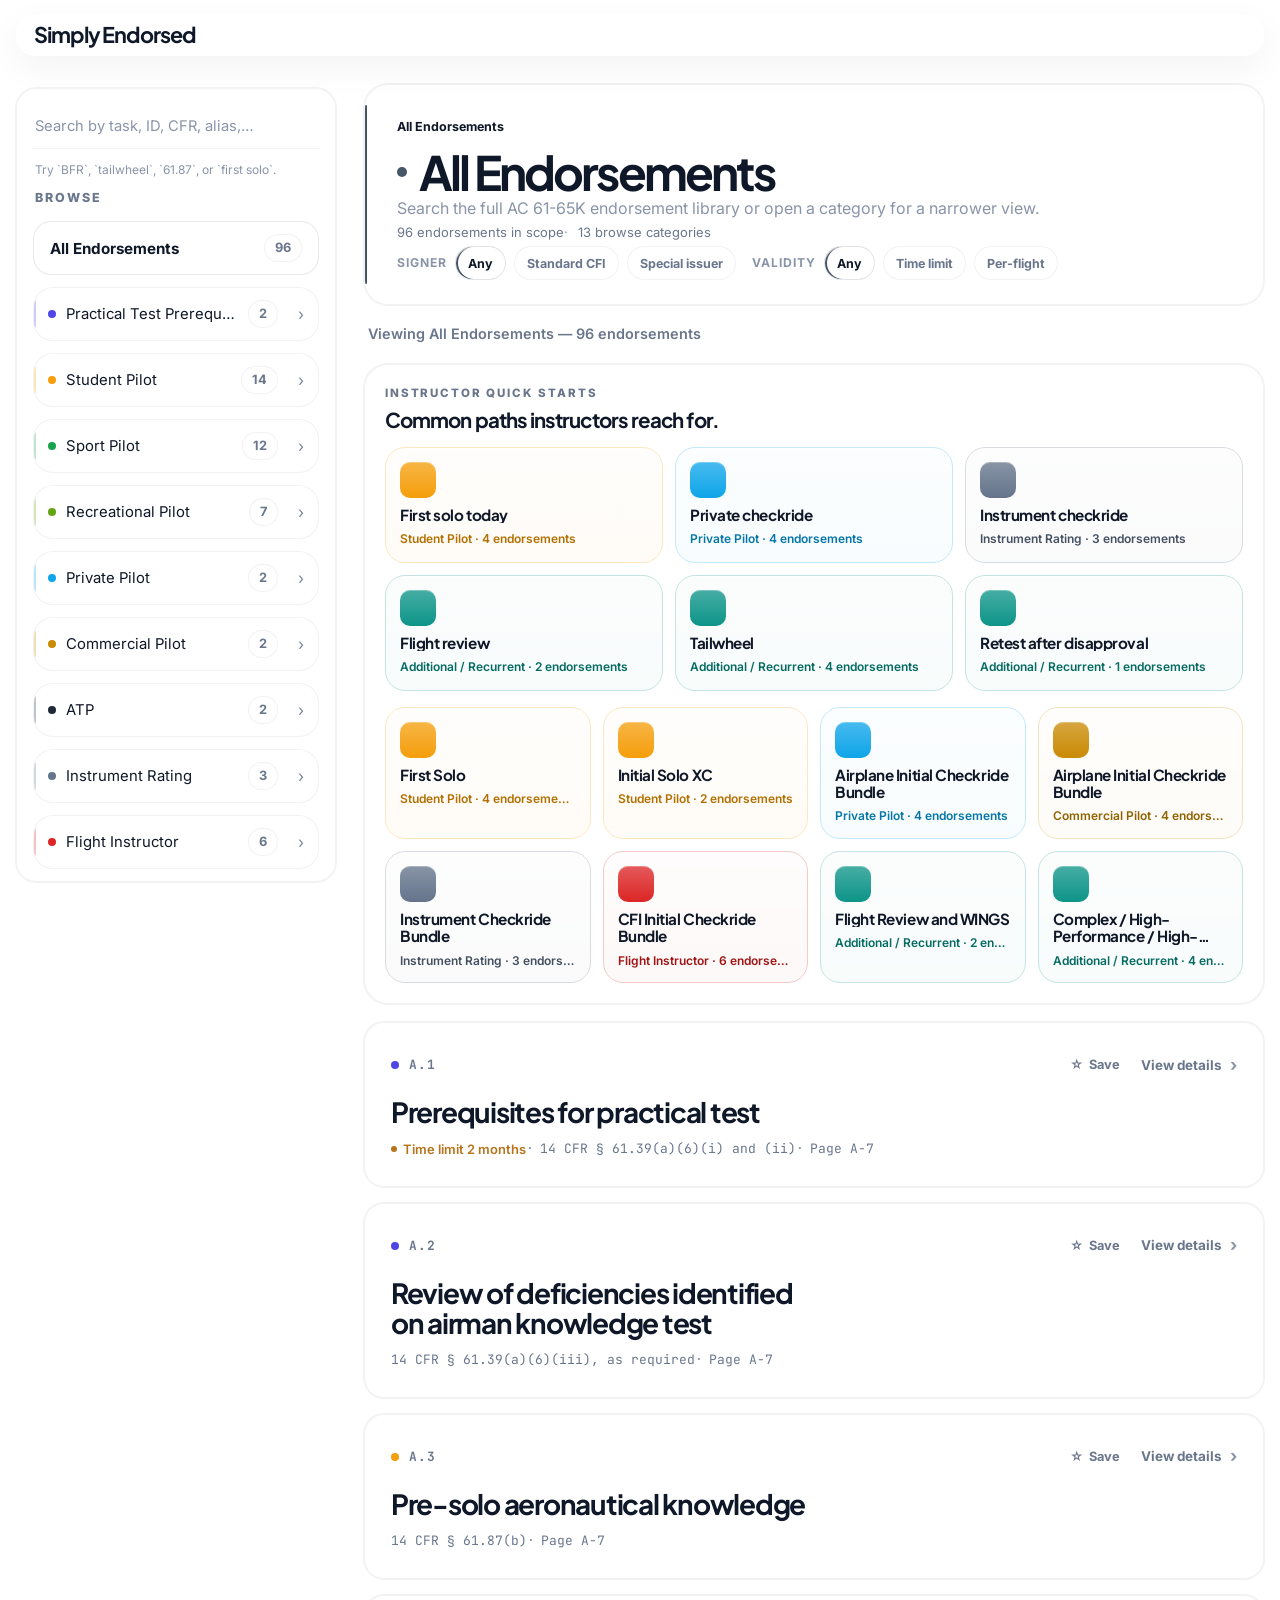
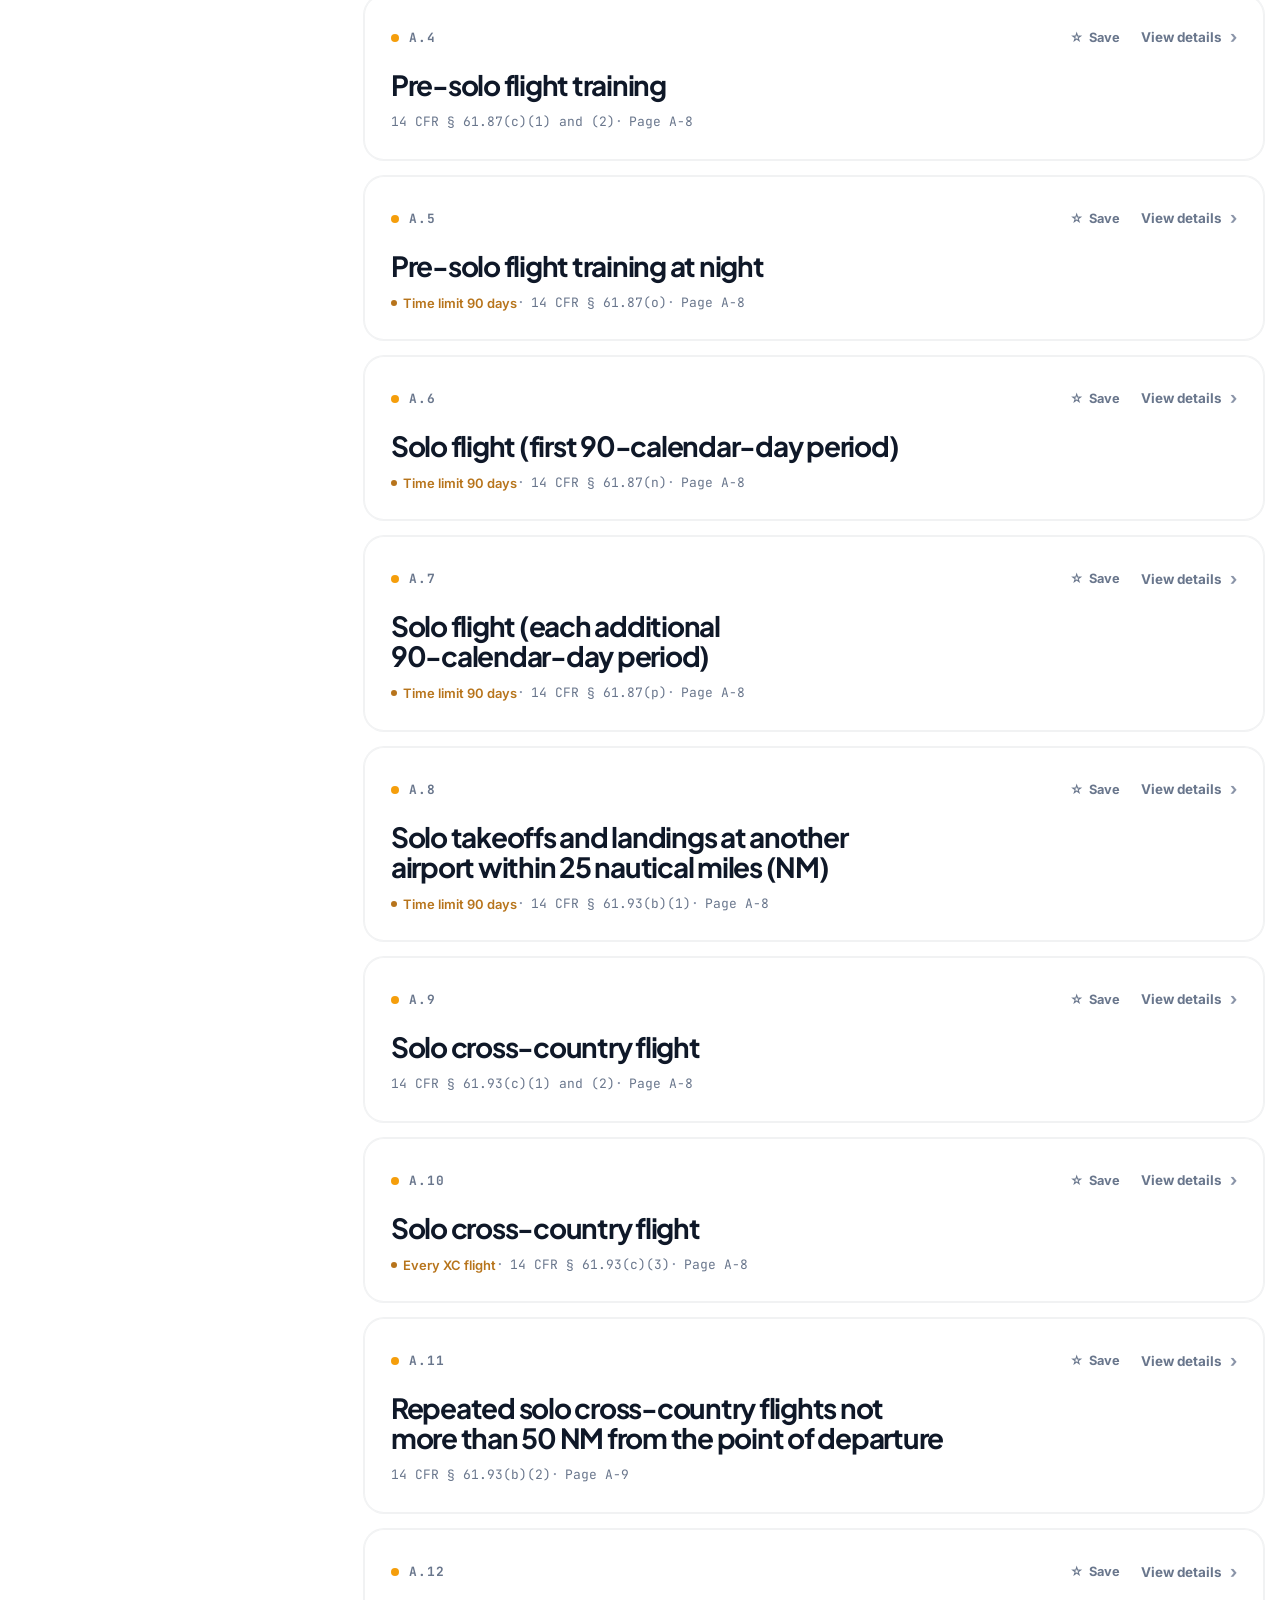
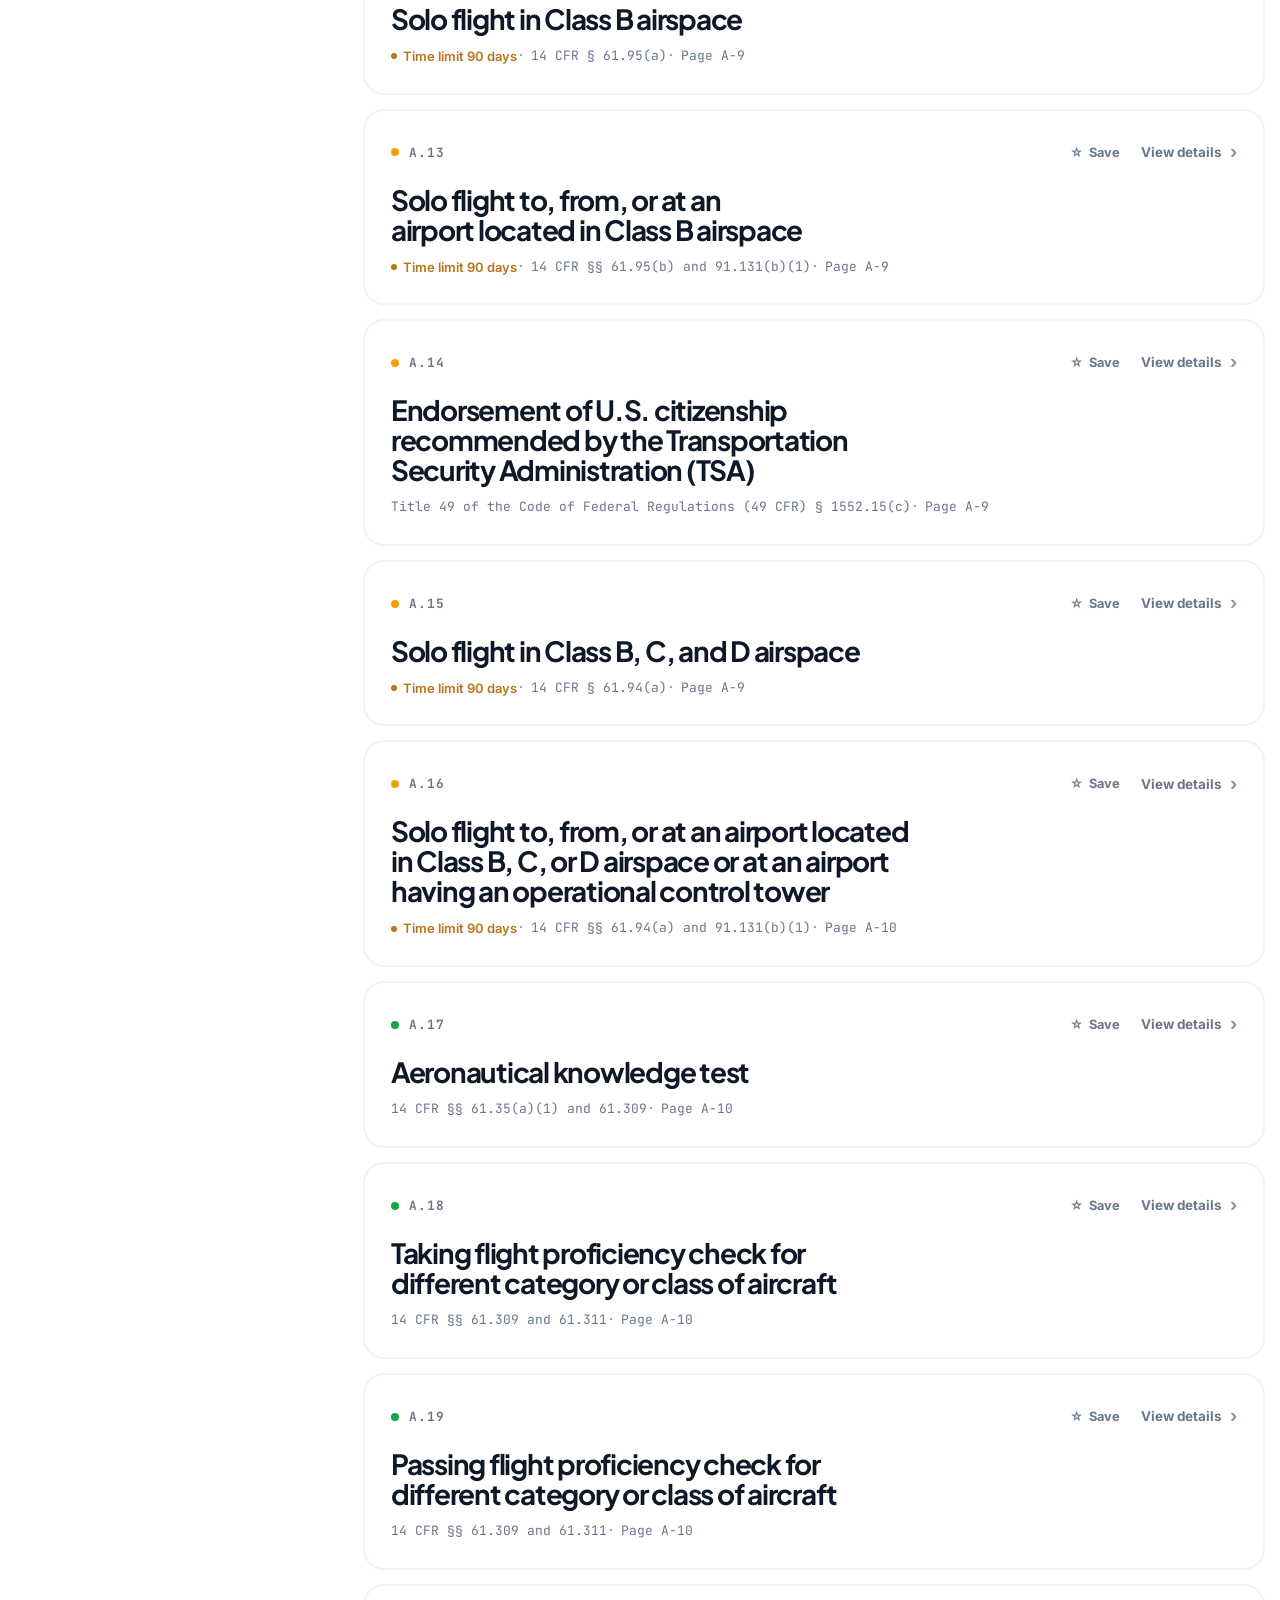
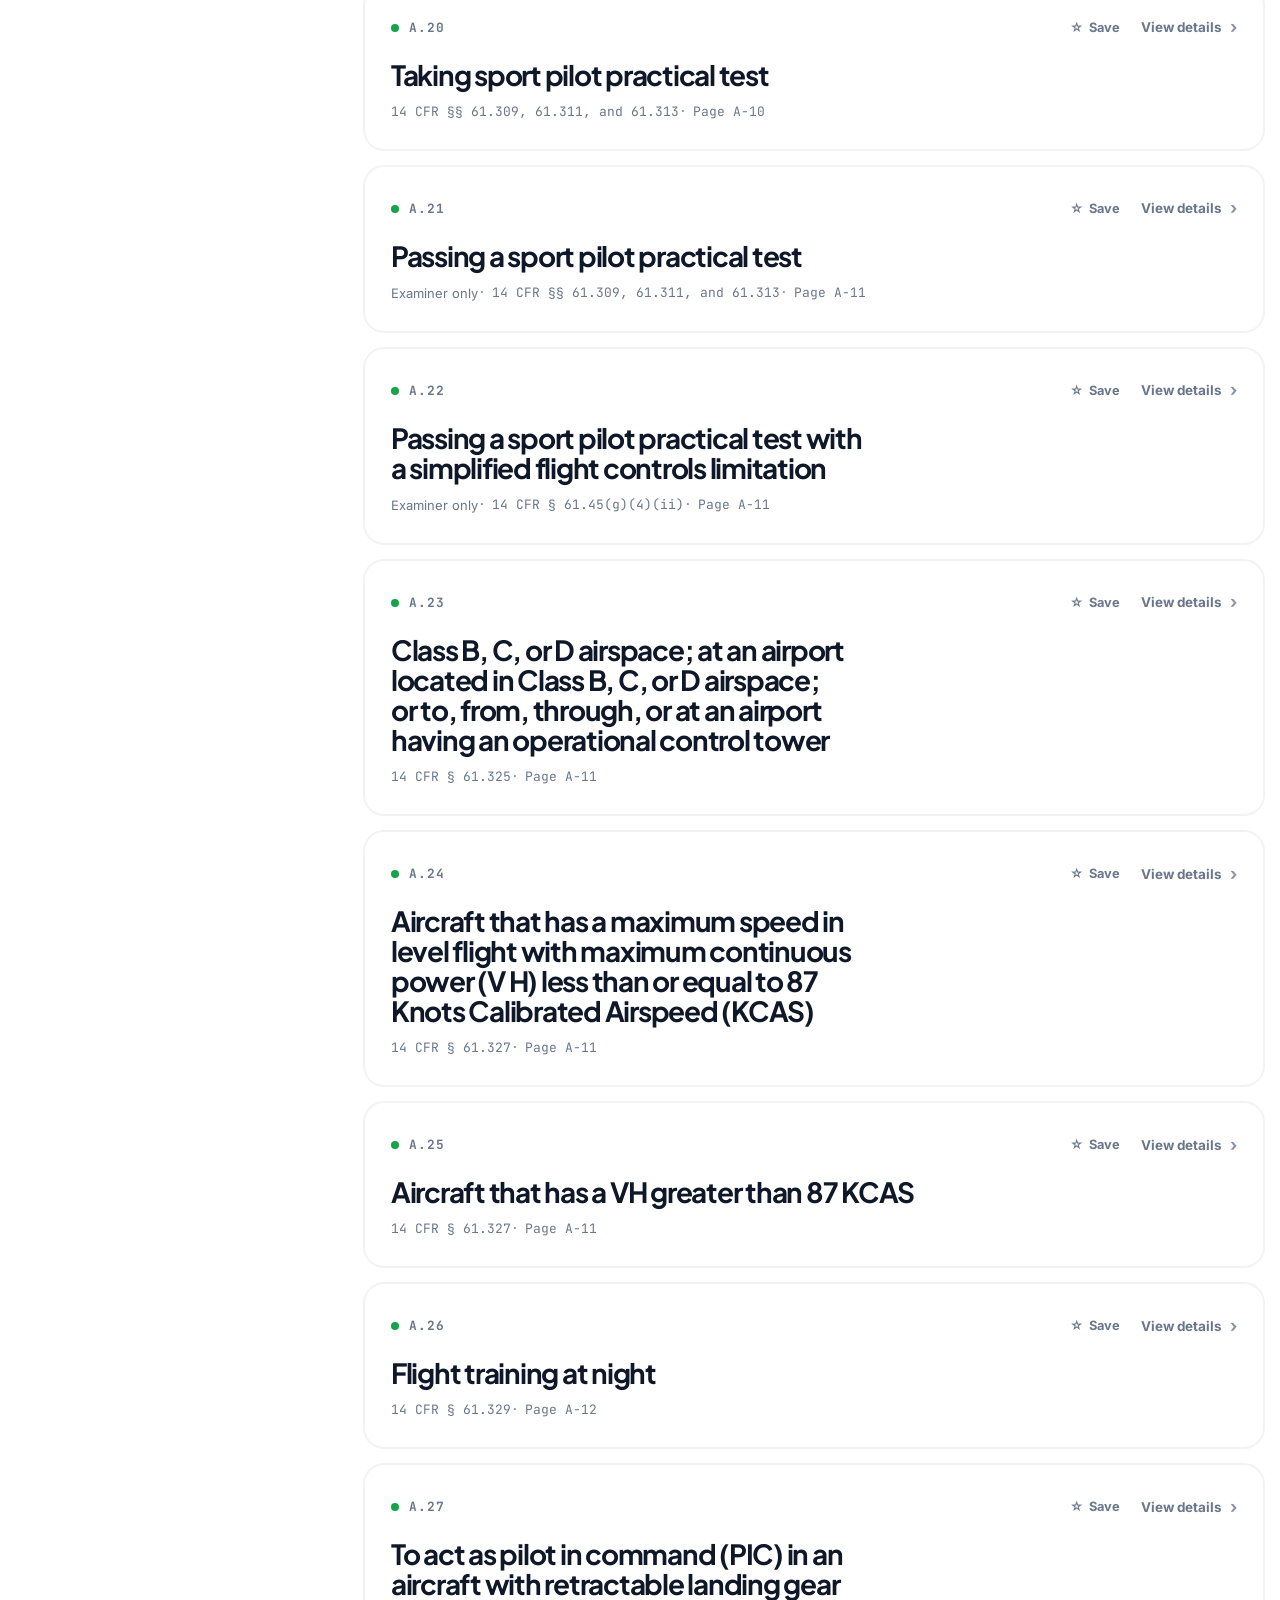
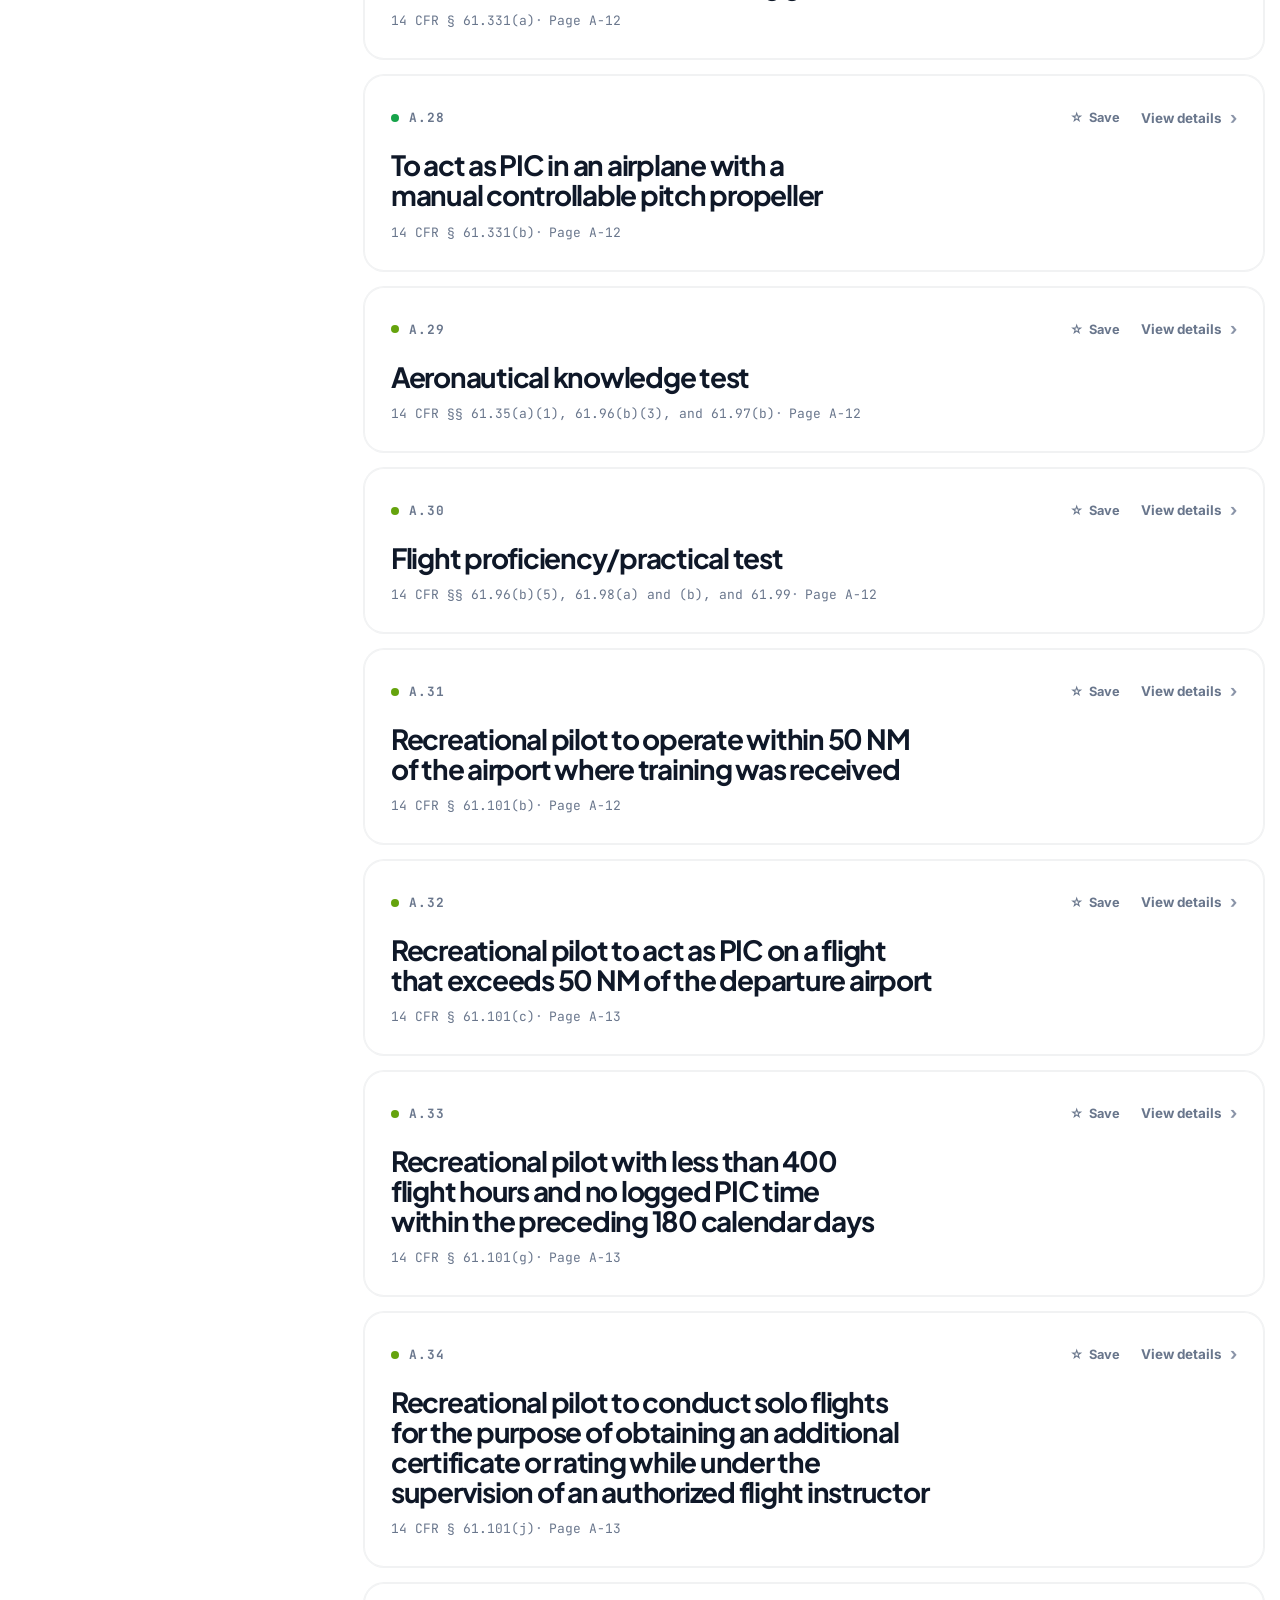
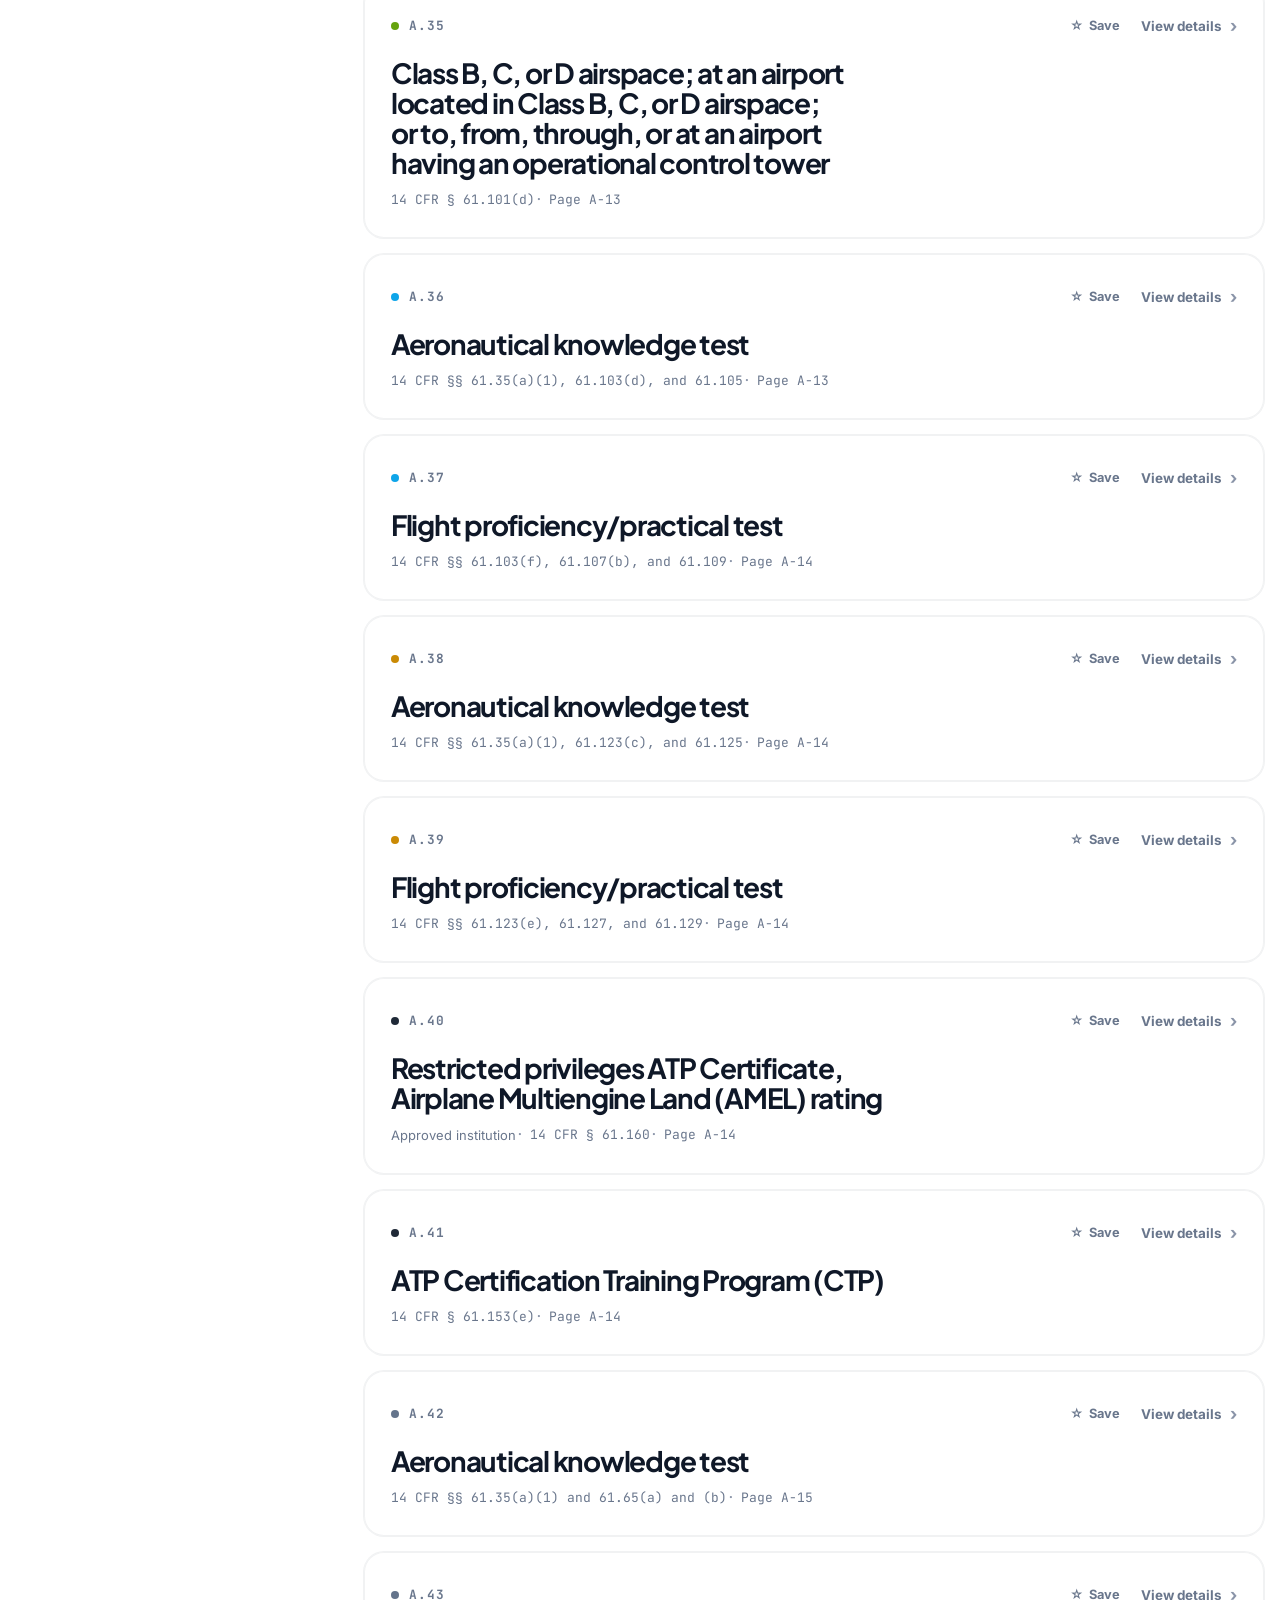
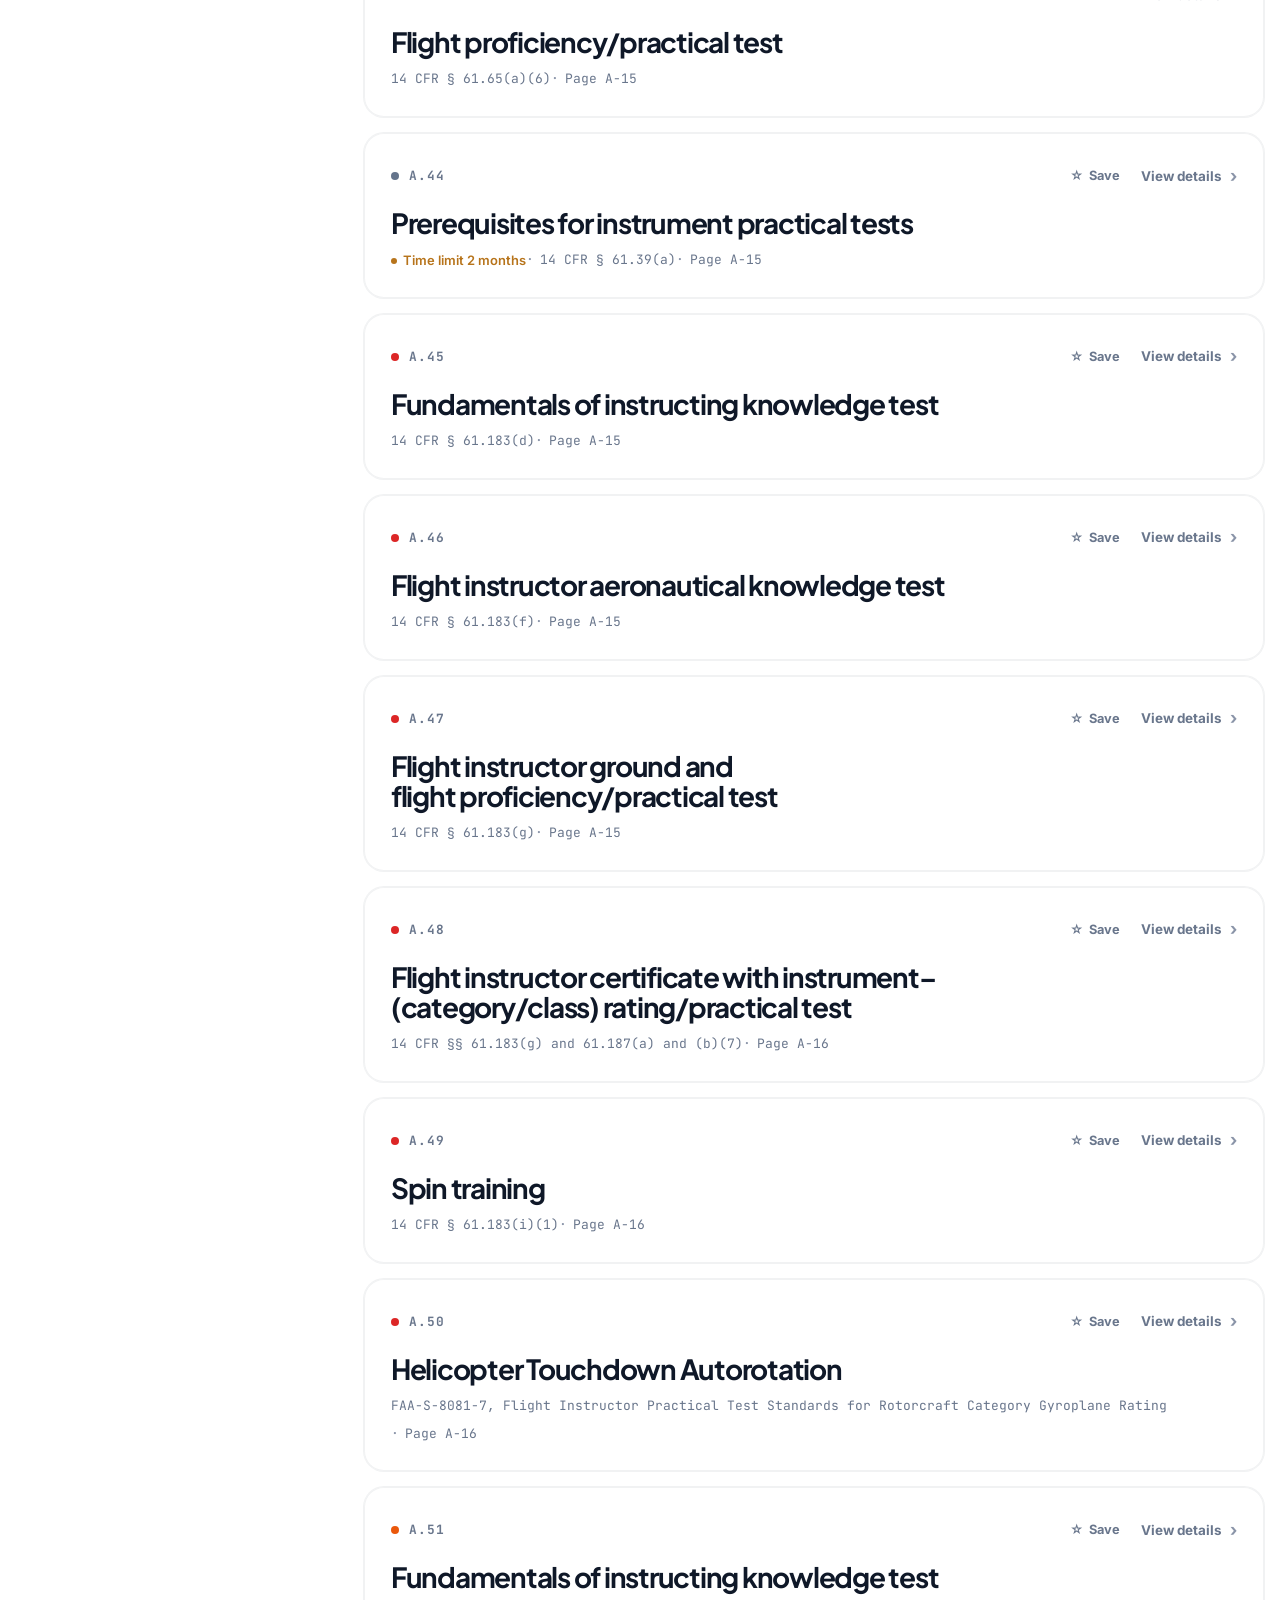
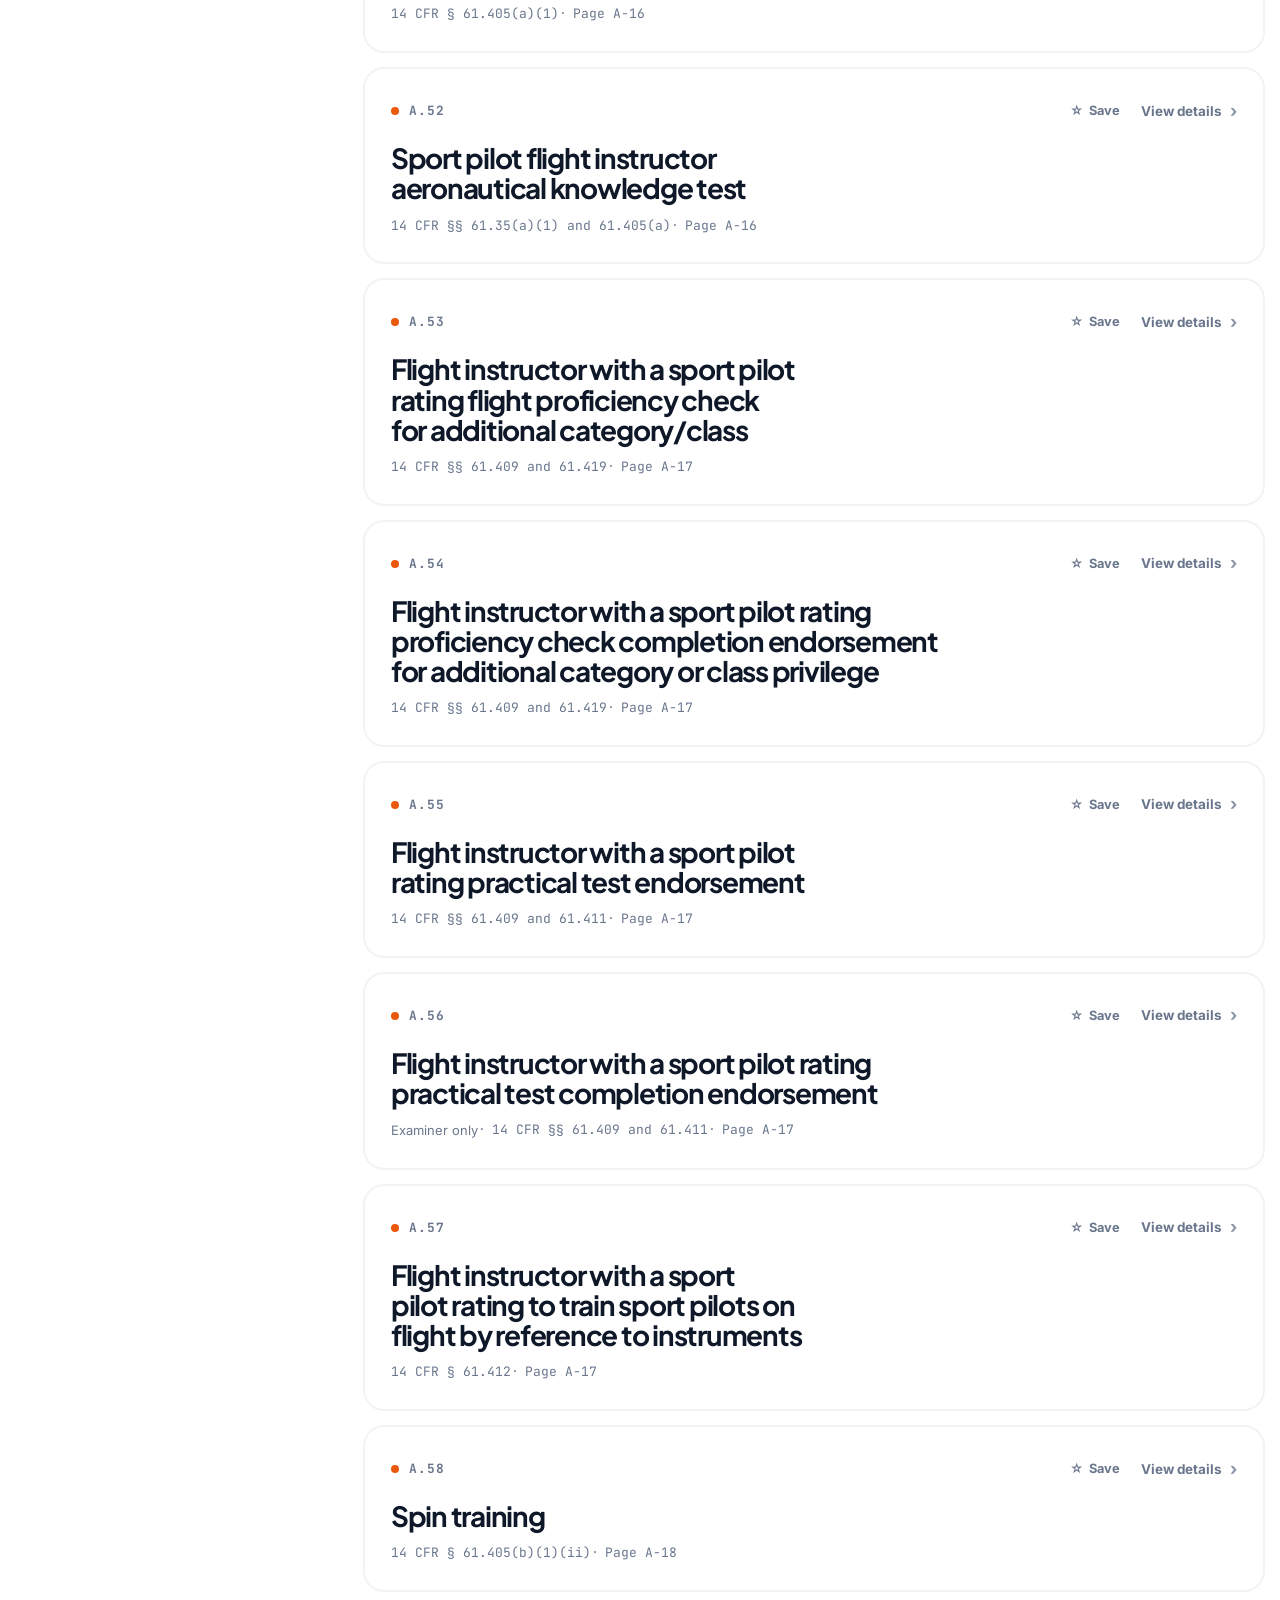
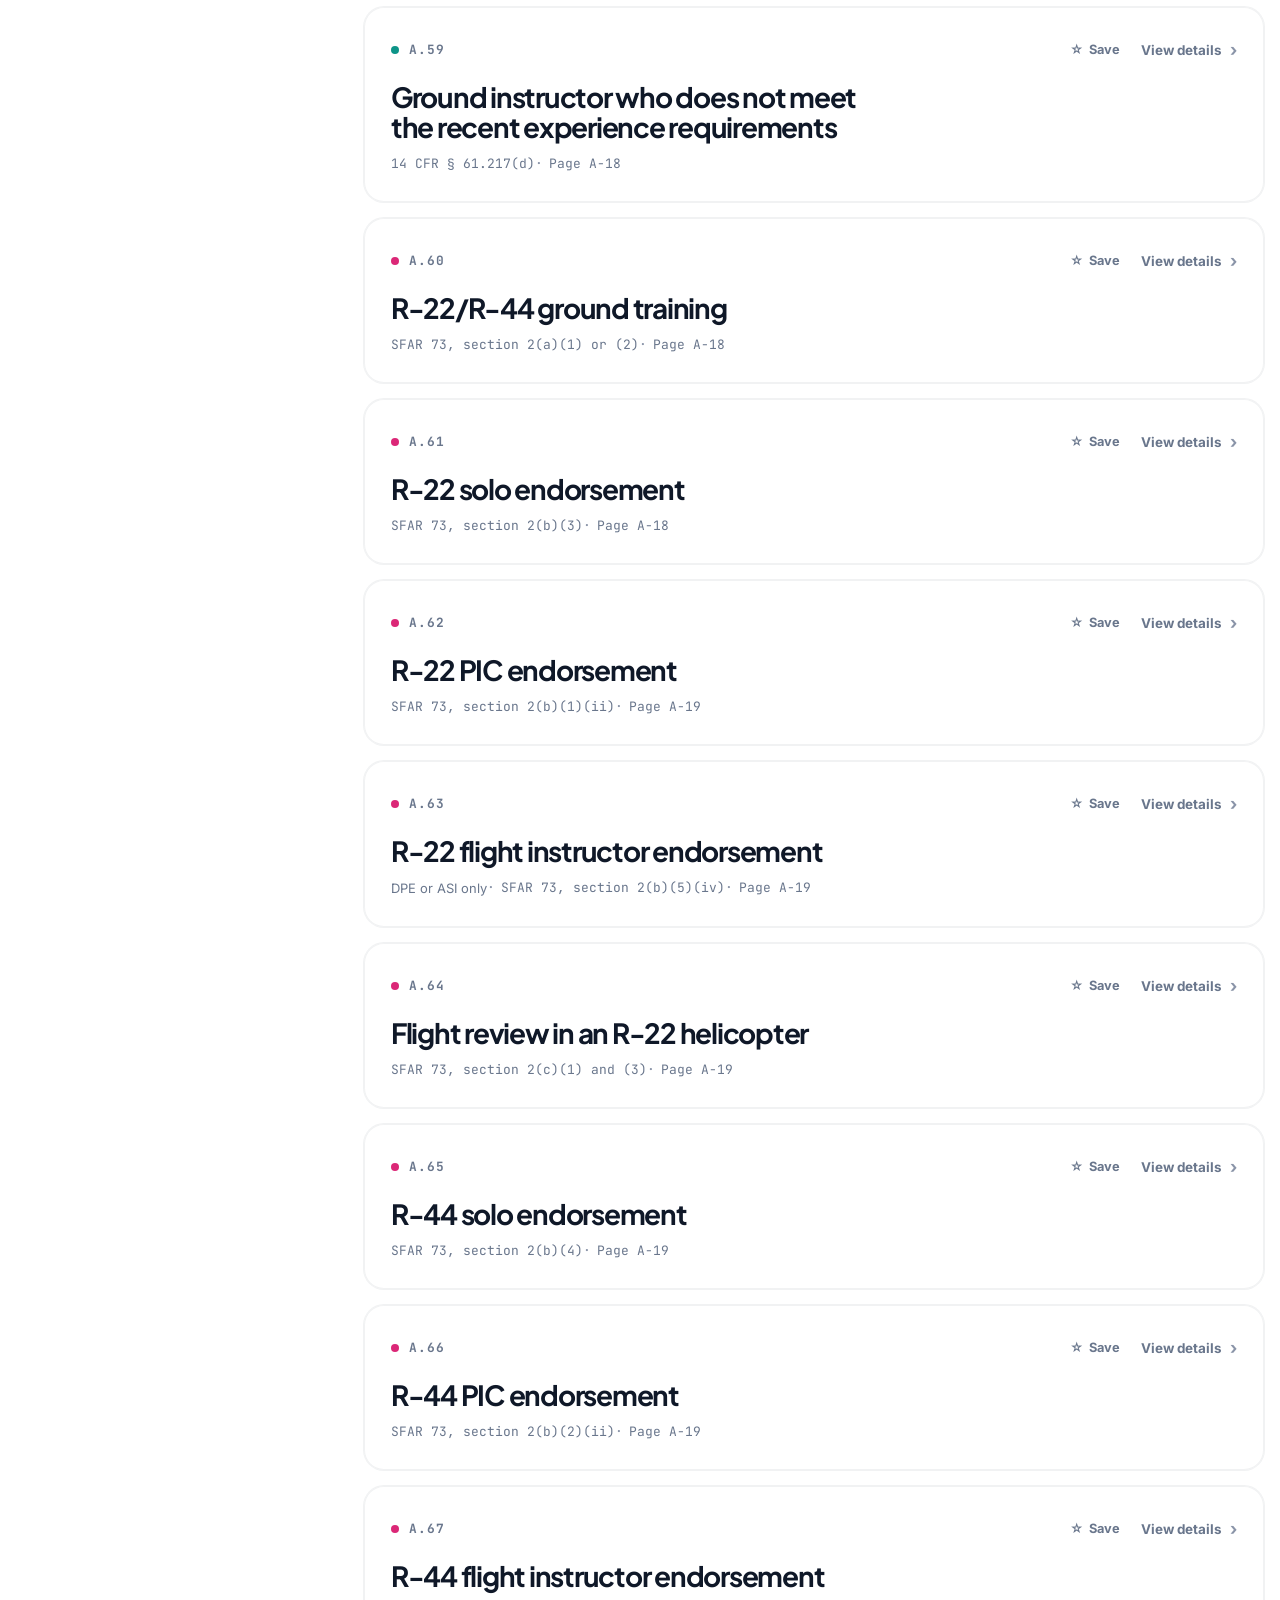
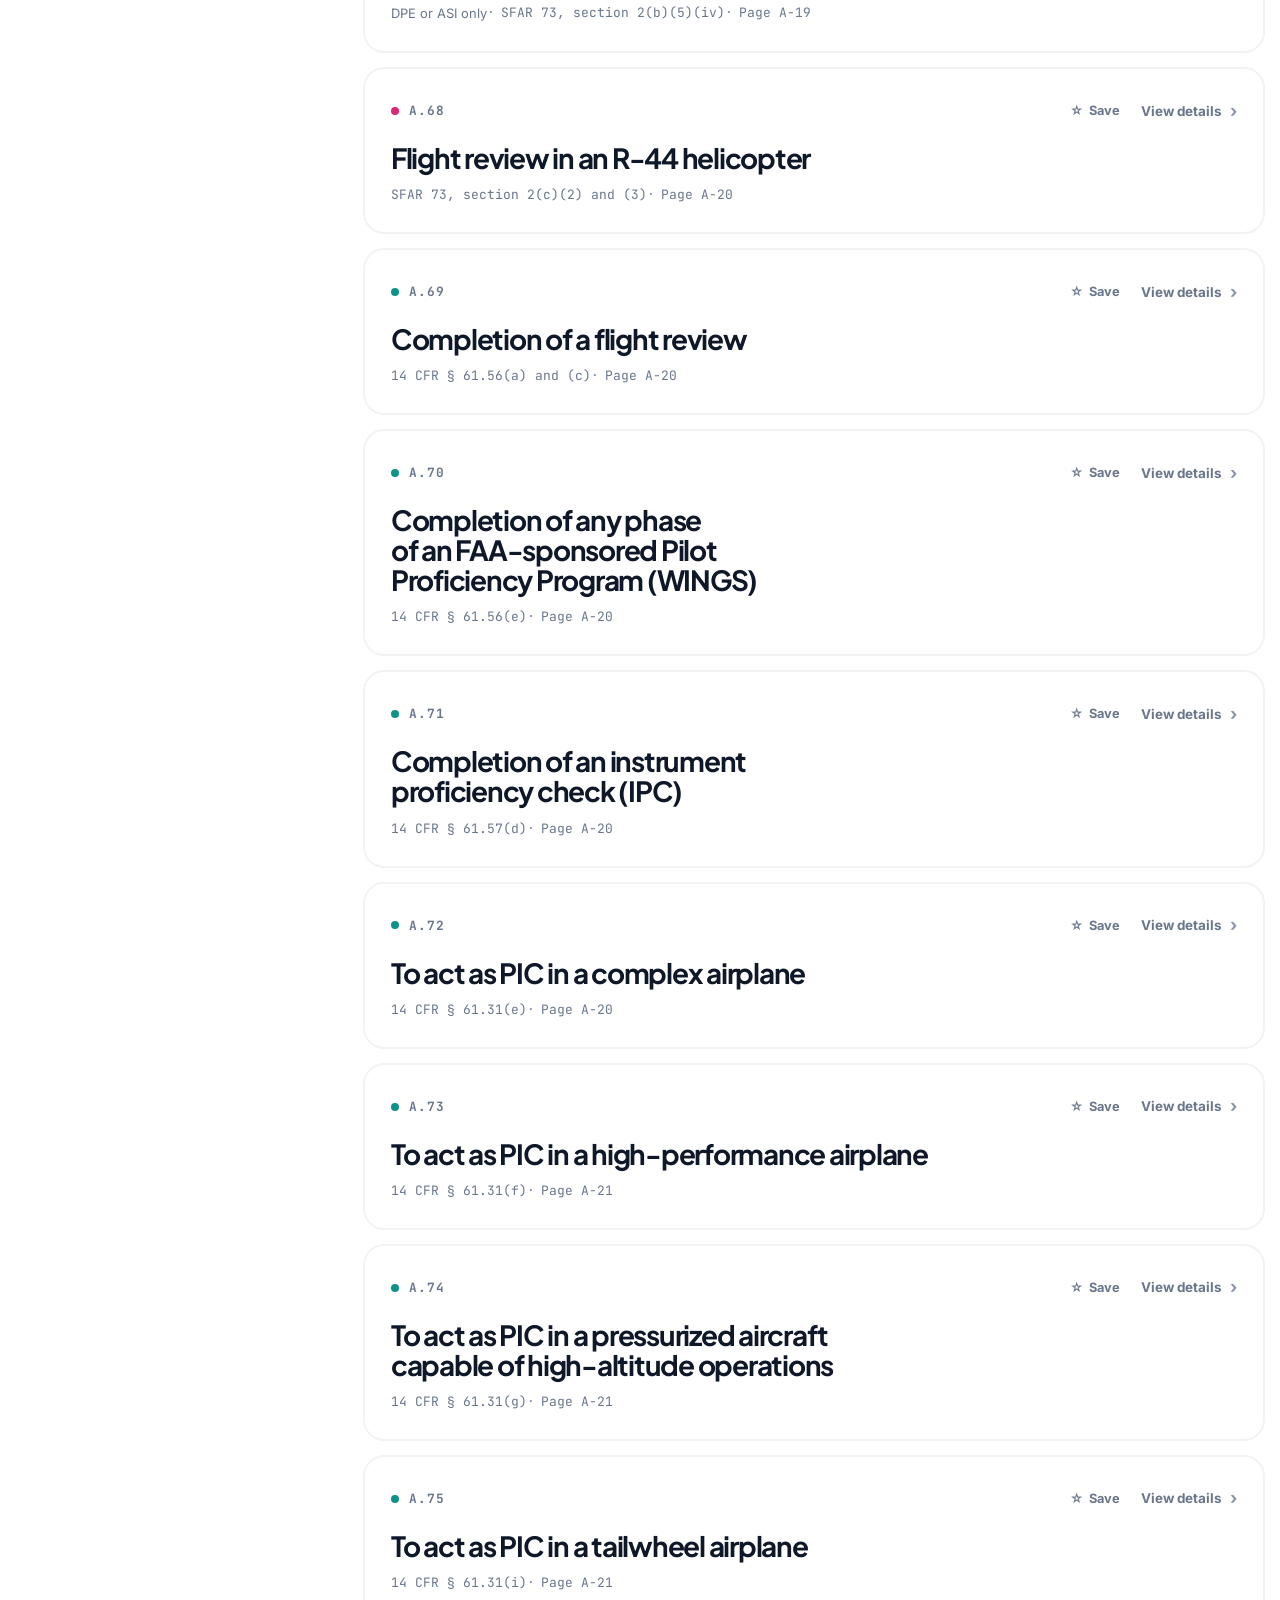
==== commit 51fb981e: "Auto-published from shortcut: 2026-04-19 15:53:15" ====
--- a/index.html
+++ b/index.html
@@ -54,8 +54,9 @@
                 id="searchInput"
                 class="search-input"
                 type="search"
-                placeholder="Search endorsements..."
+                placeholder="Search by task, ID, CFR, alias, or keyword..."
                 autocomplete="off"
+                aria-describedby="searchHelperText"
               >
               <button
                 id="clearSearchBtn"
@@ -67,6 +68,8 @@
                 Clear
               </button>
             </div>
+            <p id="searchHelperText" class="search-helper">Try `BFR`, `tailwheel`, `61.87`, or `first solo`.</p>
+            <div id="searchSuggestions" class="search-suggestions" aria-live="polite"></div>
           </div>
 
           <section class="rail-section">
@@ -95,6 +98,7 @@
               <div id="selectionMeta" class="selection-meta"></div>
               <div id="selectionActions" class="selection-actions"></div>
             </div>
+            <div id="scopeControls" class="scope-controls"></div>
             <div id="bundleBar" class="bundle-bar" hidden></div>
           </section>
 
@@ -102,7 +106,7 @@
             <p id="resultsSummary">Loading endorsements...</p>
           </section>
 
-          <section id="featuredStrip" class="featured-strip" hidden aria-label="Common starting points">
+          <section id="featuredStrip" class="featured-strip" hidden aria-label="Instructor quick starts">
           </section>
 
           <section
--- a/css/app.css
+++ b/css/app.css
@@ -393,6 +393,64 @@
   color: var(--text-strong);
 }
 
+.search-helper {
+  margin: 10px 2px 0;
+  color: var(--text-muted-2);
+  font-size: 0.75rem;
+  line-height: 1.45;
+}
+
+.search-suggestions:empty {
+  display: none;
+}
+
+.search-suggestions {
+  margin-top: 10px;
+}
+
+.search-suggestion-row {
+  display: grid;
+  gap: 8px;
+}
+
+.search-suggestion {
+  appearance: none;
+  width: 100%;
+  padding: 10px 12px;
+  border: 1px solid var(--hairline);
+  border-radius: 14px;
+  background: rgba(255, 255, 255, 0.3);
+  text-align: left;
+  cursor: pointer;
+  display: grid;
+  gap: 2px;
+  transition:
+    border-color 160ms ease,
+    background 160ms ease,
+    box-shadow 160ms ease;
+}
+
+.search-suggestion:hover {
+  border-color: rgba(23, 32, 51, 0.1);
+  background: rgba(255, 255, 255, 0.5);
+  box-shadow:
+    inset 0 1px 0 rgba(255, 255, 255, 0.62),
+    0 4px 14px rgba(23, 32, 51, 0.05);
+}
+
+.search-suggestion-label {
+  color: var(--text-strong);
+  font-size: 0.84rem;
+  font-weight: 700;
+  line-height: 1.4;
+}
+
+.search-suggestion-meta {
+  color: var(--text-muted);
+  font-size: 0.76rem;
+  line-height: 1.4;
+}
+
 .rail-section h2 {
   margin: 0;
   font-size: 0.78rem;
@@ -764,6 +822,71 @@
   gap: 14px 20px;
 }
 
+.scope-controls:empty {
+  display: none;
+}
+
+.scope-controls {
+  display: flex;
+  flex-wrap: wrap;
+  gap: 12px 16px;
+  padding-top: 4px;
+}
+
+.scope-filter-group {
+  display: flex;
+  align-items: center;
+  flex-wrap: wrap;
+  gap: 8px;
+}
+
+.scope-filter-label {
+  color: var(--text-muted-2);
+  font-size: 0.76rem;
+  font-weight: 700;
+  letter-spacing: 0.08em;
+  text-transform: uppercase;
+}
+
+.scope-filter-options {
+  display: flex;
+  flex-wrap: wrap;
+  gap: 8px;
+}
+
+.scope-filter-button {
+  appearance: none;
+  min-height: 34px;
+  padding: 0 12px;
+  border: 1px solid var(--hairline);
+  border-radius: 999px;
+  background: rgba(255, 255, 255, 0.36);
+  color: var(--text-muted);
+  cursor: pointer;
+  font-size: 0.78rem;
+  font-weight: 700;
+  transition:
+    border-color 160ms ease,
+    background 160ms ease,
+    color 160ms ease,
+    box-shadow 160ms ease;
+}
+
+.scope-filter-button:hover {
+  border-color: rgba(23, 32, 51, 0.1);
+  background: rgba(255, 255, 255, 0.52);
+  color: var(--text-strong);
+}
+
+.scope-filter-button.is-active {
+  border-color: rgba(23, 32, 51, 0.12);
+  background: rgba(255, 255, 255, 0.68);
+  color: var(--text-strong);
+  box-shadow:
+    inset 0 1px 0 rgba(255, 255, 255, 0.64),
+    inset 2px 0 0 var(--category-accent);
+}
+
 .selection-meta,
 .selection-actions,
 .meta-line {
@@ -956,6 +1079,14 @@
   gap: 14px;
 }
 
+.card-head-actions {
+  display: inline-flex;
+  align-items: center;
+  gap: 10px;
+  flex-wrap: wrap;
+  justify-content: flex-end;
+}
+
 .endorsement-id-row {
   display: flex;
   align-items: center;
@@ -976,6 +1107,7 @@
 .endorsement-card h2,
 .placeholder-card h2,
 .placeholder-card h3,
+.task-mode-title,
 .featured-card-title,
 .featured-intro h3 {
   font-family: var(--display);
@@ -1032,6 +1164,42 @@
   font-weight: 700;
 }
 
+.save-toggle {
+  appearance: none;
+  display: inline-flex;
+  align-items: center;
+  gap: 6px;
+  min-height: 32px;
+  padding: 0 10px;
+  border: 1px solid transparent;
+  border-radius: 999px;
+  background: transparent;
+  color: var(--text-muted);
+  cursor: pointer;
+  font-size: 0.8rem;
+  font-weight: 700;
+  transition:
+    border-color 160ms ease,
+    background 160ms ease,
+    color 160ms ease;
+}
+
+.save-toggle:hover {
+  border-color: rgba(23, 32, 51, 0.08);
+  background: rgba(255, 255, 255, 0.34);
+  color: var(--text-strong);
+}
+
+.save-toggle.is-active {
+  color: #9a6a17;
+  background: rgba(255, 247, 230, 0.8);
+  border-color: rgba(154, 106, 23, 0.18);
+}
+
+.save-toggle-label {
+  display: inline-flex;
+}
+
 .detail-toggle:hover {
   border-color: transparent;
   background: transparent;
@@ -1060,6 +1228,53 @@
   gap: 14px;
 }
 
+.match-reasons {
+  margin: 10px 0 0;
+  color: var(--text-muted);
+  font-size: 0.78rem;
+  line-height: 1.5;
+}
+
+.decision-grid {
+  display: grid;
+  grid-template-columns: repeat(3, minmax(0, 1fr));
+  gap: 12px;
+}
+
+.decision-card {
+  display: grid;
+  gap: 6px;
+  padding: 14px 15px;
+  border: 1px solid var(--hairline);
+  border-radius: 18px;
+  background: rgba(255, 255, 255, 0.5);
+  box-shadow: inset 0 1px 0 rgba(255, 255, 255, 0.6);
+}
+
+.decision-card--caution {
+  background: rgba(255, 248, 236, 0.92);
+}
+
+.decision-card h4 {
+  margin: 0;
+  color: var(--text-muted);
+  font-size: 0.72rem;
+  font-weight: 800;
+  letter-spacing: 0.12em;
+  text-transform: uppercase;
+}
+
+.decision-card p {
+  margin: 0;
+  color: var(--text);
+  font-size: 0.84rem;
+  line-height: 1.58;
+}
+
+.decision-note {
+  color: var(--text-muted) !important;
+}
+
 .details-grid {
   display: grid;
   grid-template-columns: repeat(2, minmax(0, 1fr));
@@ -1093,6 +1308,22 @@
   border-radius: 0;
   background: transparent;
   box-shadow: none;
+}
+
+.detail-actions-inline {
+  display: flex;
+  align-items: center;
+  flex-wrap: wrap;
+  gap: 12px;
+}
+
+.detail-link {
+  color: var(--category-accent);
+  text-decoration: none;
+}
+
+.detail-link:hover {
+  text-decoration: underline;
 }
 
 .verbatim-block {
@@ -1109,6 +1340,40 @@
   line-height: 1.6;
 }
 
+.related-row {
+  display: flex;
+  flex-wrap: wrap;
+  gap: 10px;
+}
+
+.related-chip {
+  appearance: none;
+  display: inline-flex;
+  align-items: center;
+  gap: 8px;
+  min-height: 36px;
+  padding: 0 12px;
+  border: 1px solid var(--hairline);
+  border-radius: 999px;
+  background: rgba(255, 255, 255, 0.42);
+  color: var(--text);
+  cursor: pointer;
+  font-size: 0.78rem;
+  font-weight: 700;
+  transition:
+    border-color 160ms ease,
+    background 160ms ease,
+    box-shadow 160ms ease;
+}
+
+.related-chip:hover {
+  border-color: rgba(23, 32, 51, 0.1);
+  background: rgba(255, 255, 255, 0.58);
+  box-shadow:
+    inset 0 1px 0 rgba(255, 255, 255, 0.62),
+    0 4px 14px rgba(23, 32, 51, 0.06);
+}
+
 .placeholder-card h2,
 .placeholder-card h3 {
   margin: 0 0 8px;
@@ -1128,6 +1393,7 @@
 }
 
 .featured-strip {
+  display: grid;
   border-radius: 24px;
   padding: 20px;
   gap: 16px;
@@ -1139,7 +1405,7 @@
 
 .featured-intro {
   display: grid;
-  gap: 8px;
+  gap: 6px;
 }
 
 .featured-intro h3,
@@ -1148,86 +1414,141 @@
 }
 
 .featured-intro h3 {
-  max-width: 20ch;
-  font-size: clamp(1.35rem, 2.2vw, 1.9rem);
-  line-height: 1.04;
-}
-
-.featured-intro p:last-child {
-  max-width: 58ch;
-  color: var(--text-muted-2);
-  font-size: 0.95rem;
+  max-width: 26ch;
+  font-size: clamp(1.08rem, 1.6vw, 1.35rem);
+  line-height: 1.08;
 }
 
 .featured-grid {
   display: grid;
+  grid-template-columns: repeat(4, minmax(0, 1fr));
+  gap: 12px;
+}
+
+.task-mode-grid {
+  display: grid;
   grid-template-columns: repeat(3, minmax(0, 1fr));
-  gap: 14px;
-}
-
+  gap: 12px;
+}
+
+.task-mode-card,
 .featured-card {
   appearance: none;
   position: relative;
   overflow: hidden;
-  min-height: 172px;
-  border: 1px solid var(--hairline);
+  min-height: 116px;
+  padding: 14px;
+  border: 1px solid var(--category-line);
   border-radius: 20px;
-  background: rgba(255, 255, 255, 0.38);
+  background:
+    linear-gradient(180deg, rgba(255, 255, 255, 0.82), rgba(255, 255, 255, 0.62)),
+    var(--category-soft);
   color: var(--text);
-  box-shadow: inset 0 1px 0 rgba(255, 255, 255, 0.58);
-  padding: 18px;
+  text-align: left;
   cursor: pointer;
-  text-align: left;
   display: grid;
   align-content: start;
-  gap: 12px;
+  gap: 8px;
+  box-shadow: inset 0 1px 0 rgba(255, 255, 255, 0.72);
   transition:
     border-color 180ms ease,
     box-shadow 180ms ease,
     background 180ms ease;
 }
 
+.task-mode-card:hover,
 .featured-card:hover {
+  border-color: var(--category-accent);
+  background:
+    linear-gradient(180deg, rgba(255, 255, 255, 0.88), rgba(255, 255, 255, 0.68)),
+    var(--category-soft);
+  box-shadow:
+    inset 0 1px 0 rgba(255, 255, 255, 0.78),
+    0 8px 20px rgba(23, 32, 51, 0.07);
+}
+
+.task-mode-swatch,
+.featured-card-swatch {
+  display: block;
+  width: 36px;
+  height: 36px;
+  border-radius: 10px;
+  background:
+    linear-gradient(180deg, rgba(255, 255, 255, 0.24), rgba(255, 255, 255, 0)),
+    var(--category-accent);
+  box-shadow: inset 0 1px 0 rgba(255, 255, 255, 0.28);
+}
+
+.task-mode-title,
+.featured-card-title {
+  display: -webkit-box;
+  overflow: hidden;
+  font-size: 0.95rem;
+  font-weight: 700;
+  letter-spacing: -0.03em;
+  line-height: 1.14;
+  -webkit-box-orient: vertical;
+  -webkit-line-clamp: 2;
+}
+
+.task-mode-meta,
+.featured-card-meta {
+  display: block;
+  overflow: hidden;
+  color: var(--category-ink);
+  font-size: 0.75rem;
+  font-weight: 600;
+  line-height: 1.3;
+  white-space: nowrap;
+  text-overflow: ellipsis;
+}
+
+.quick-access-panel {
+  display: grid;
+  gap: 10px;
+}
+
+.quick-access-panel h4 {
+  margin: 0;
+  color: var(--text-muted);
+  font-size: 0.76rem;
+  font-weight: 800;
+  letter-spacing: 0.12em;
+  text-transform: uppercase;
+}
+
+.quick-access-row {
+  display: flex;
+  flex-wrap: wrap;
+  gap: 10px;
+}
+
+.quick-access-chip {
+  appearance: none;
+  display: inline-flex;
+  align-items: center;
+  gap: 8px;
+  min-height: 38px;
+  padding: 0 12px;
+  border: 1px solid var(--hairline);
+  border-radius: 999px;
+  background: rgba(255, 255, 255, 0.42);
+  color: var(--text);
+  cursor: pointer;
+  font-size: 0.78rem;
+  font-weight: 700;
+  transition:
+    border-color 160ms ease,
+    background 160ms ease,
+    box-shadow 160ms ease;
+}
+
+.quick-access-chip:hover {
   border-color: rgba(23, 32, 51, 0.1);
-  background: rgba(255, 255, 255, 0.54);
+  background: rgba(255, 255, 255, 0.56);
   box-shadow:
     inset 0 1px 0 rgba(255, 255, 255, 0.62),
-    0 4px 18px rgba(23, 32, 51, 0.06);
-}
-
-.featured-card-category {
-  display: inline-flex;
-  align-items: center;
-  width: fit-content;
-  min-height: auto;
-  padding: 0;
-  border: 0;
-  background: transparent;
-  color: var(--text-muted-2);
-  font-size: 0.72rem;
-  font-weight: 700;
-  letter-spacing: 0.12em;
-  text-transform: uppercase;
-}
-
-.featured-card-title {
-  display: block;
-  font-size: 1.16rem;
-  line-height: 1.08;
-}
-
-.featured-card-description {
-  display: block;
-  color: var(--text-muted);
-  font-size: 0.9rem;
-  line-height: 1.62;
-}
-
-.featured-card-meta {
-  display: block;
-  color: var(--text-muted);
-  font-size: 0.8rem;
-  font-weight: 700;
+    0 4px 14px rgba(23, 32, 51, 0.06);
 }
 
 .featured-strip[hidden] {
@@ -1308,6 +1629,12 @@
 .rail-close:focus-visible,
 .icon-btn:focus-visible,
 .search-input:focus-visible,
+.search-suggestion:focus-visible,
+.scope-filter-button:focus-visible,
+.save-toggle:focus-visible,
+.related-chip:focus-visible,
+.task-mode-card:focus-visible,
+.quick-access-chip:focus-visible,
 .empty-state button:focus-visible {
   outline: 2px solid var(--accent);
   outline-offset: 3px;
@@ -1327,6 +1654,11 @@
   }
 
   .featured-grid {
+    grid-template-columns: repeat(2, minmax(0, 1fr));
+  }
+
+  .task-mode-grid,
+  .decision-grid {
     grid-template-columns: repeat(2, minmax(0, 1fr));
   }
 }
@@ -1384,7 +1716,9 @@
   }
 
   .featured-grid,
-  .details-grid {
+  .task-mode-grid,
+  .details-grid,
+  .decision-grid {
     grid-template-columns: 1fr;
   }
 }
@@ -1406,6 +1740,11 @@
   .endorsement-head {
     flex-direction: column;
     align-items: flex-start;
+  }
+
+  .card-head-actions {
+    width: 100%;
+    justify-content: space-between;
   }
 
   .detail-toggle {
@@ -1425,6 +1764,10 @@
   .app-footer {
     padding-top: 20px;
     padding-bottom: 20px;
+  }
+
+  .save-toggle-label {
+    display: none;
   }
 }
 
@@ -1457,6 +1800,63 @@
   }
 }
 
+@media print {
+  body {
+    background: #ffffff;
+    color: #000000;
+  }
+
+  .topbar-sticky,
+  .filter-rail,
+  .featured-strip,
+  .status-row,
+  .selection-actions,
+  .scope-controls,
+  .bundle-toggle,
+  .detail-toggle,
+  .save-toggle,
+  .inline-action,
+  .sidebar-backdrop,
+  .app-footer .footer-designer {
+    display: none !important;
+  }
+
+  .layout,
+  .content-area,
+  .endorsement-list {
+    display: block;
+    width: 100%;
+    padding: 0;
+    gap: 0;
+  }
+
+  .selection-summary,
+  .endorsement-card,
+  .detail-section,
+  .decision-card,
+  .app-footer {
+    border: 1px solid #d2d7df;
+    background: #ffffff;
+    box-shadow: none;
+    backdrop-filter: none;
+    -webkit-backdrop-filter: none;
+  }
+
+  .selection-summary,
+  .endorsement-card {
+    padding: 18px;
+    margin-bottom: 14px;
+  }
+
+  .endorsement-card {
+    break-inside: avoid;
+  }
+
+  .endorsement-details {
+    border-top-color: #d2d7df;
+  }
+}
+
 /* ─── Teaching & Guidance View ─────────────────────────────────────────────── */
 
 .rail-divider {
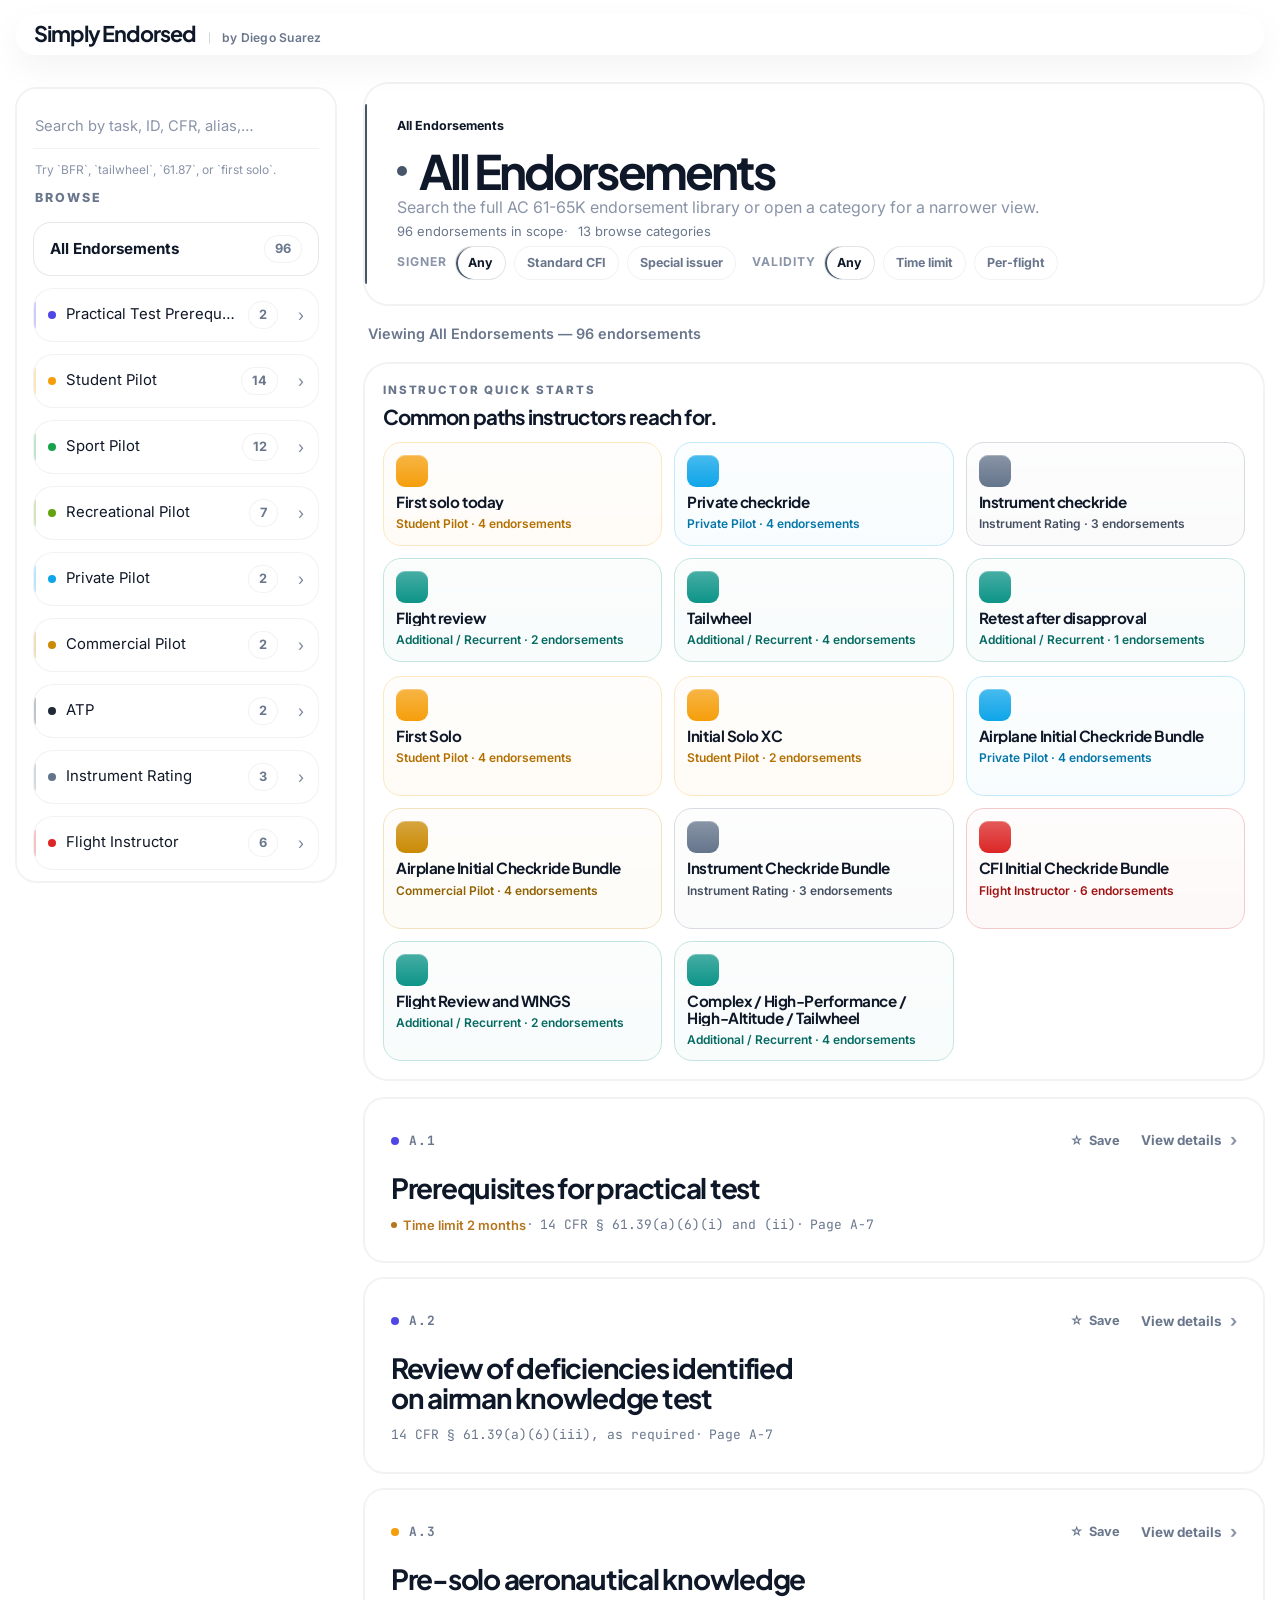
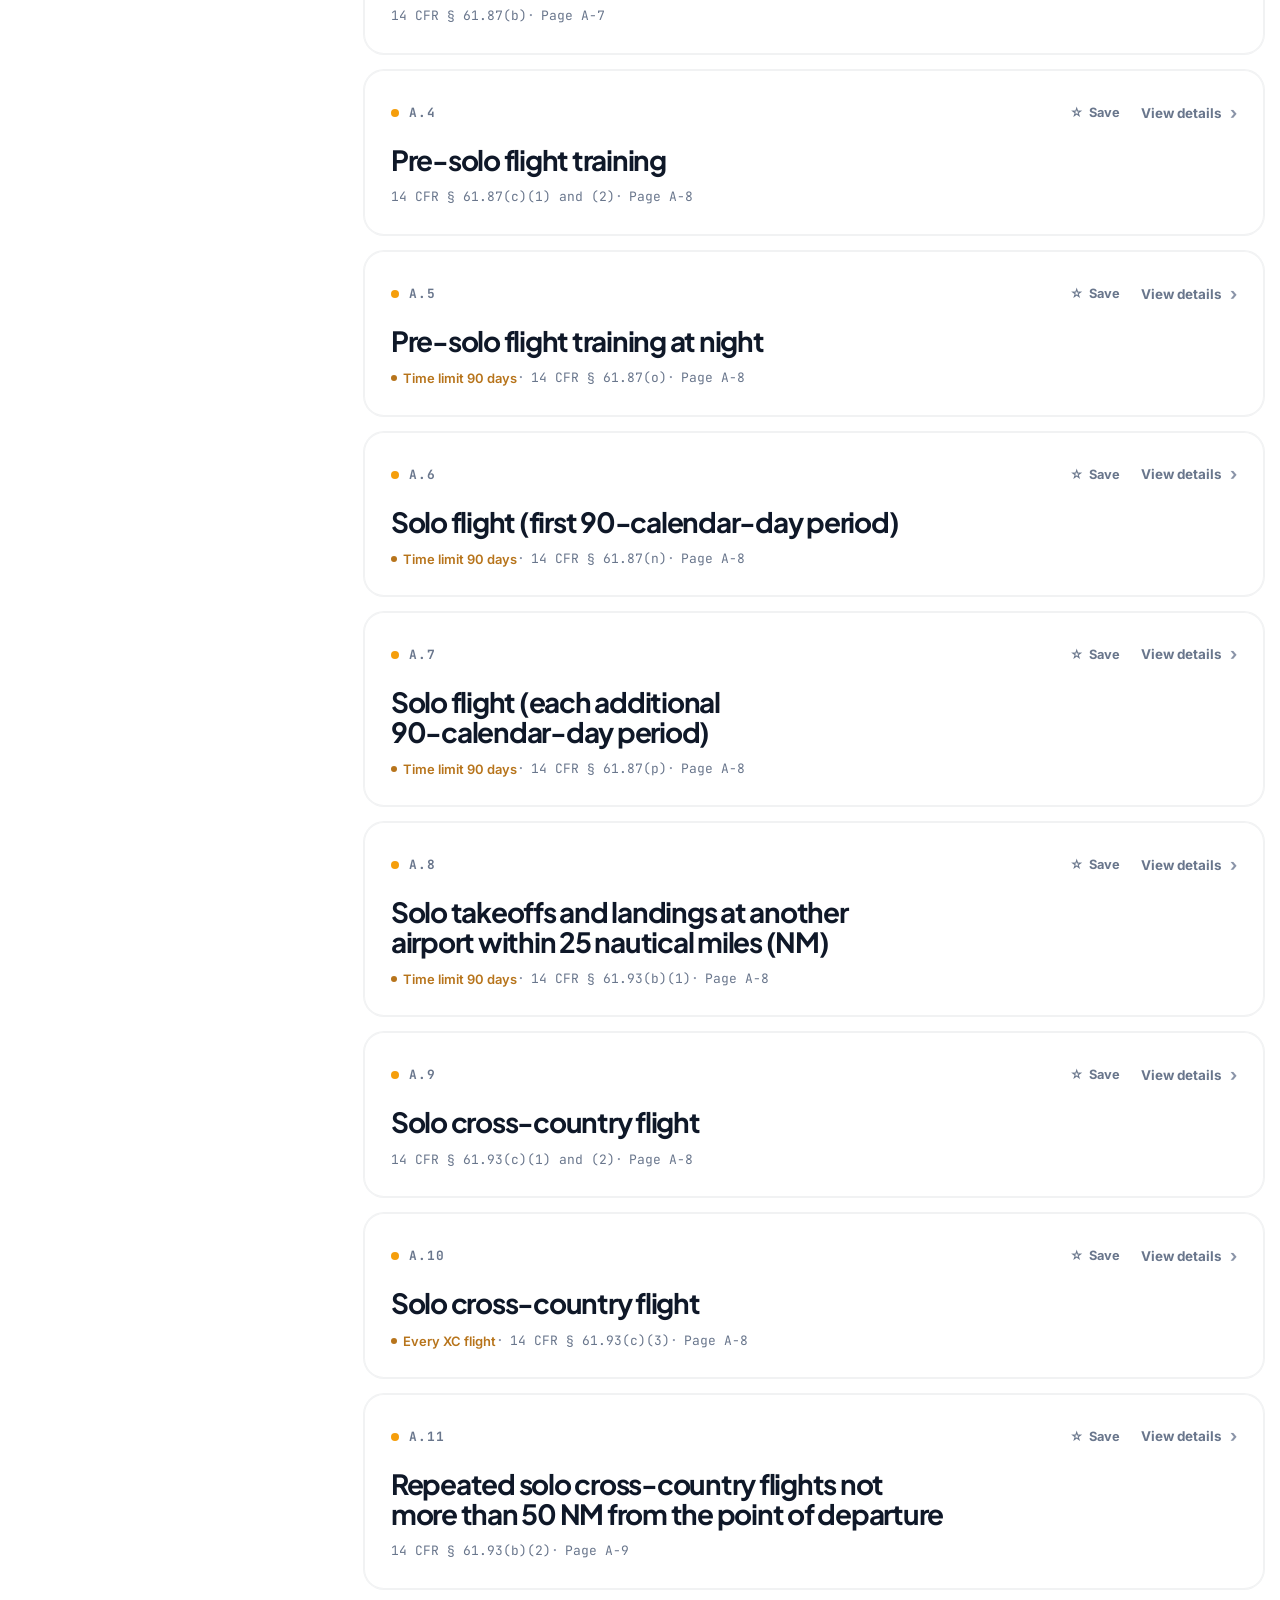
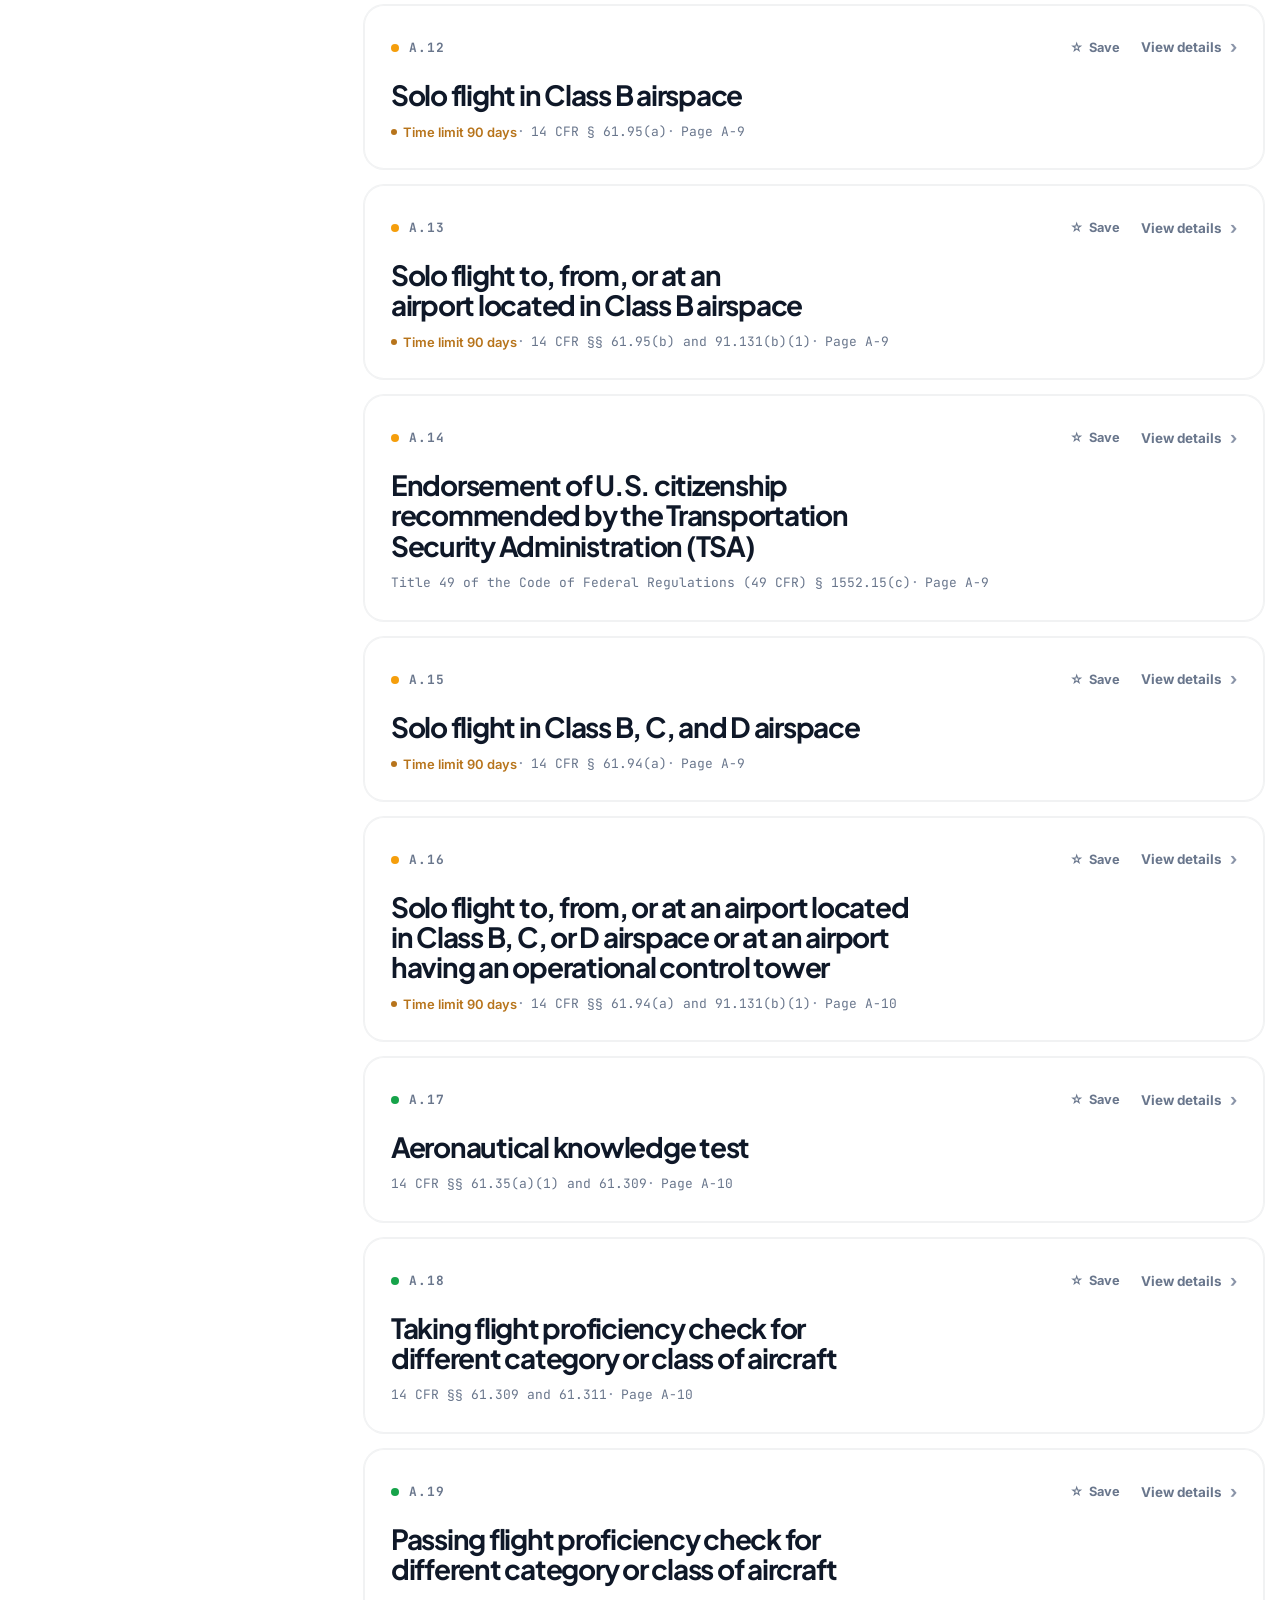
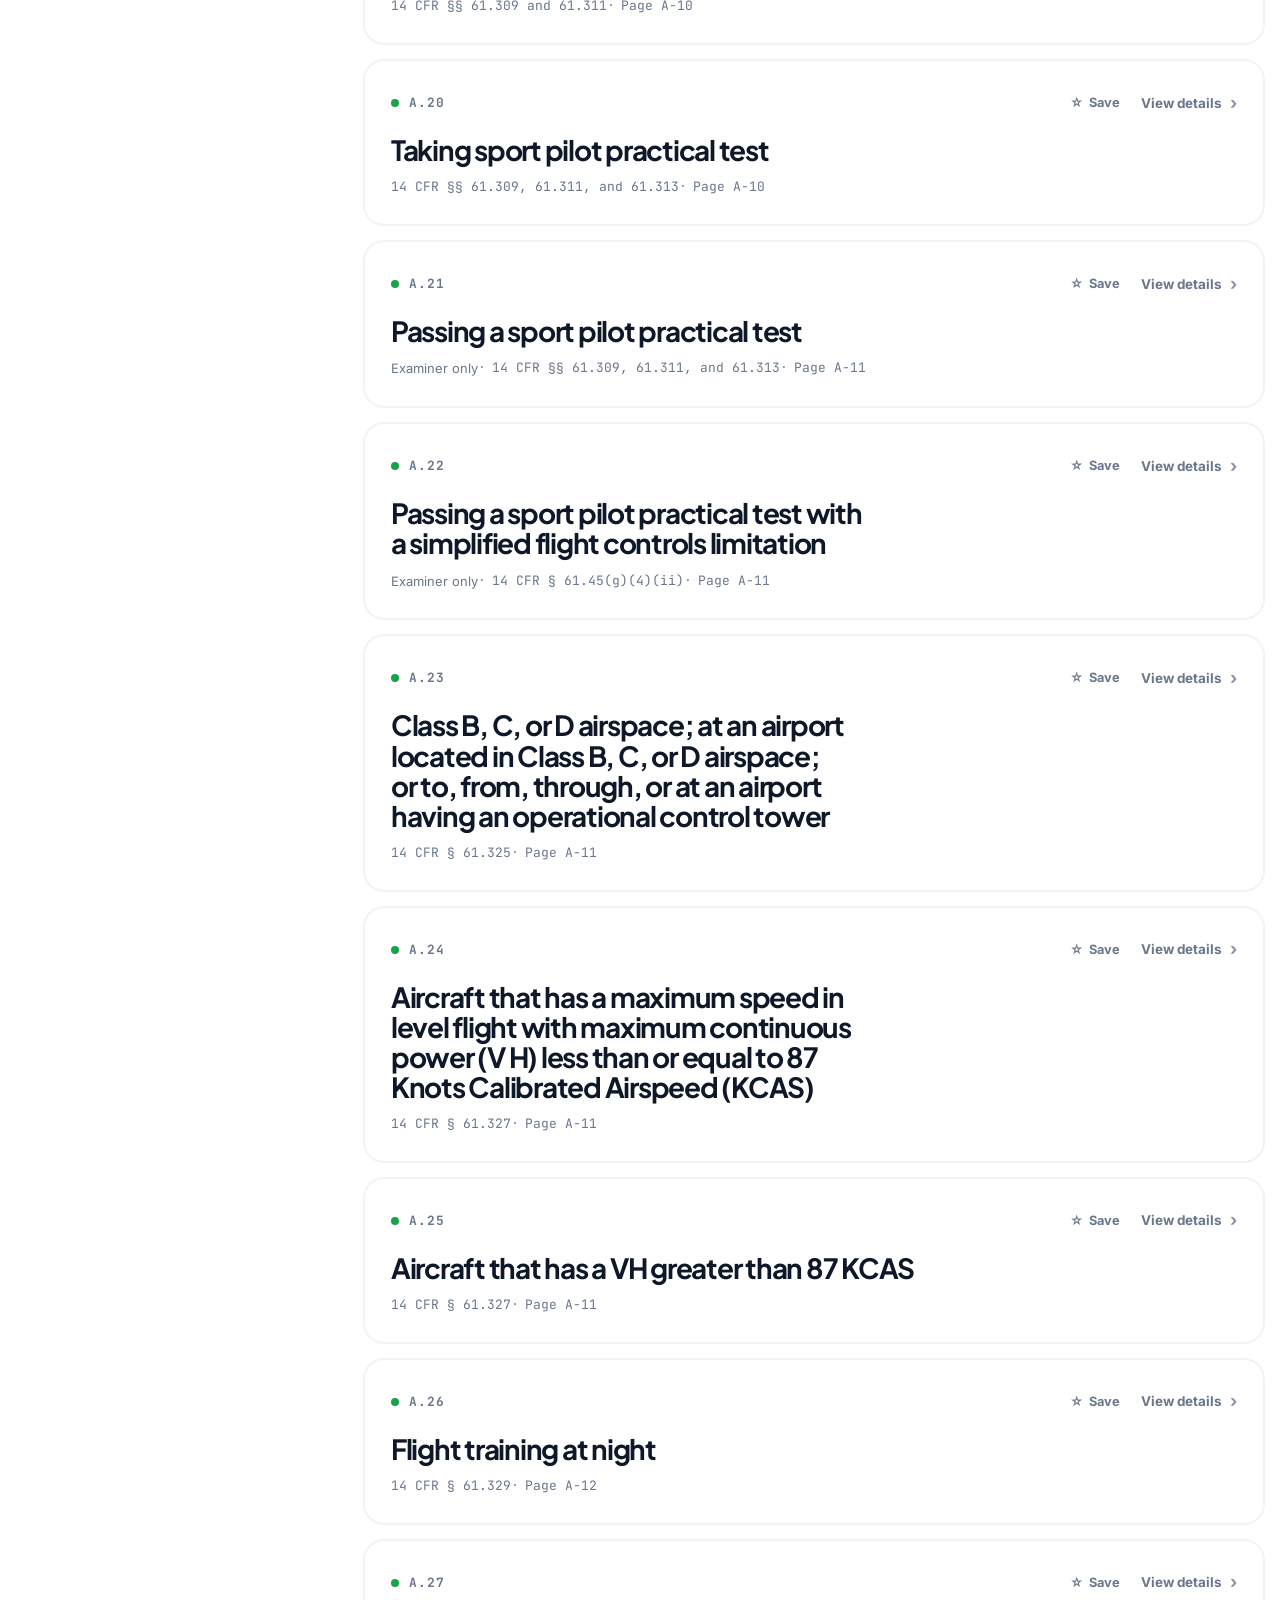
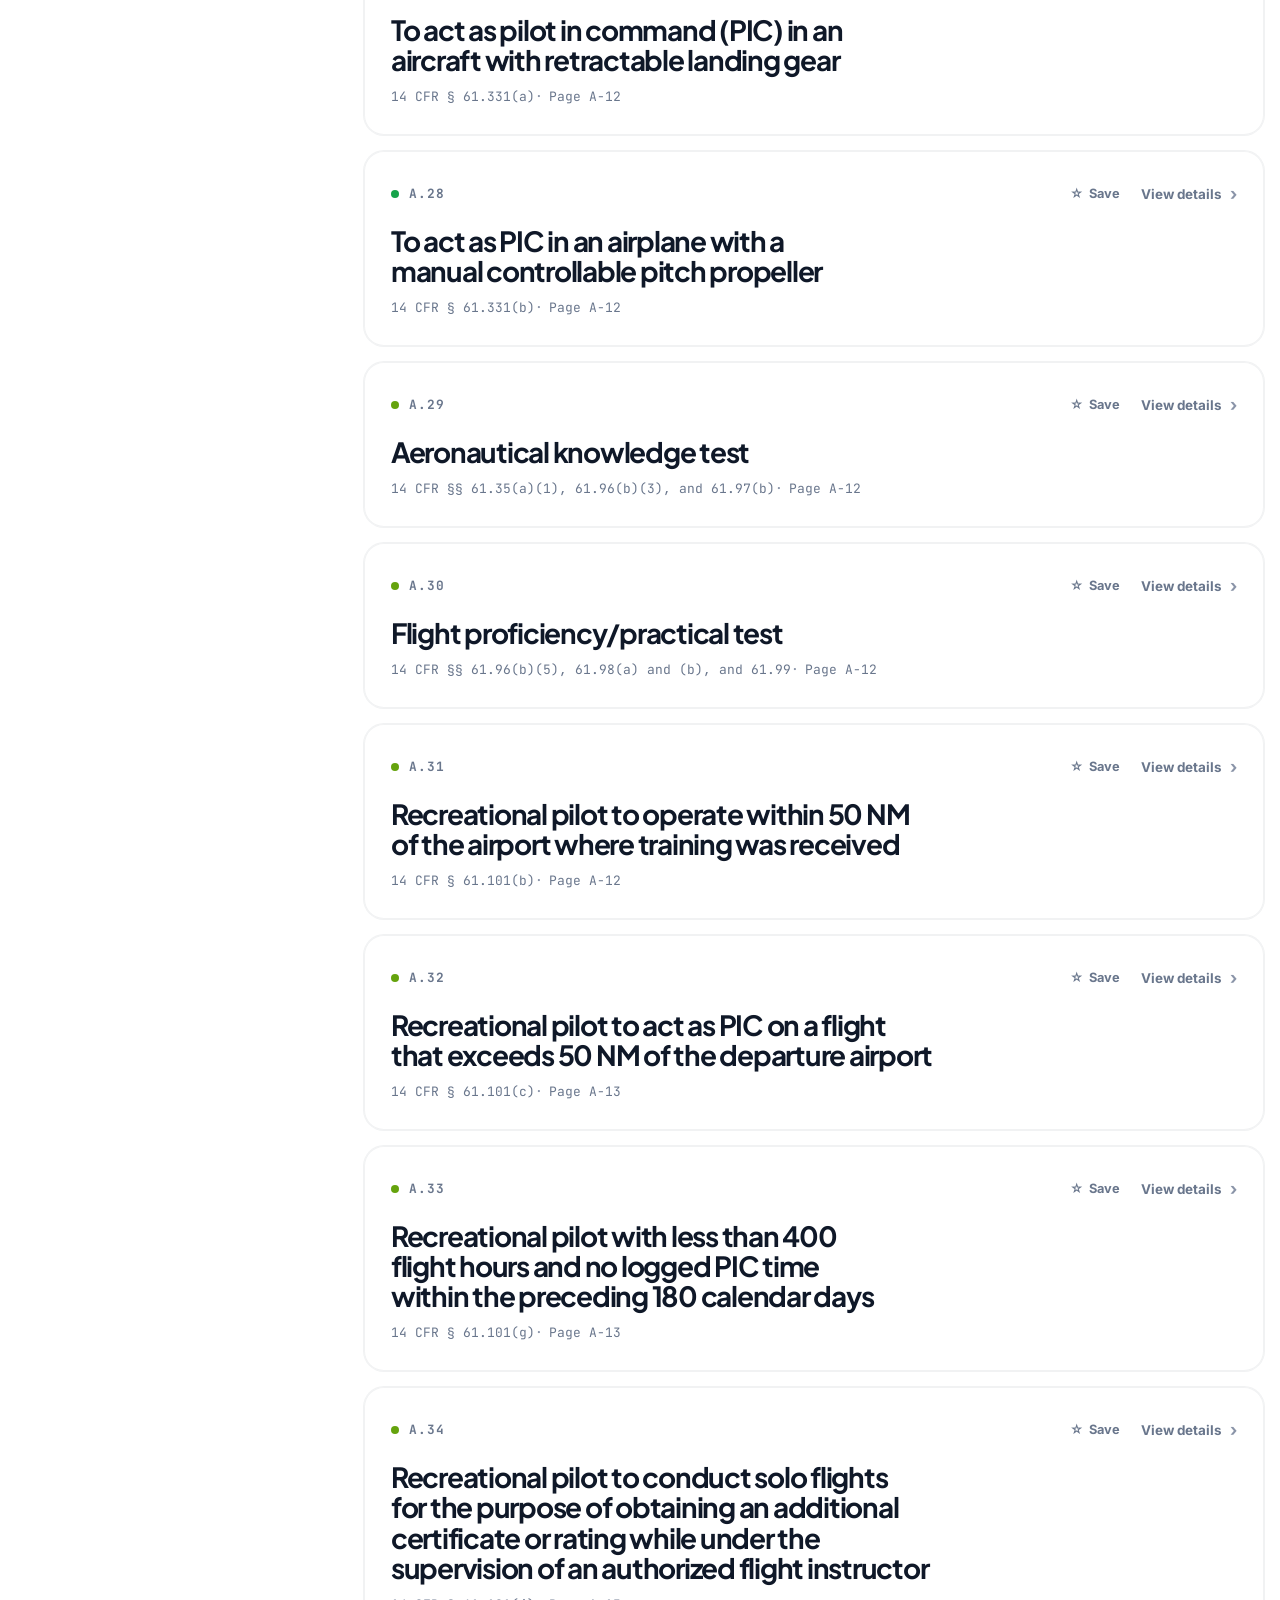
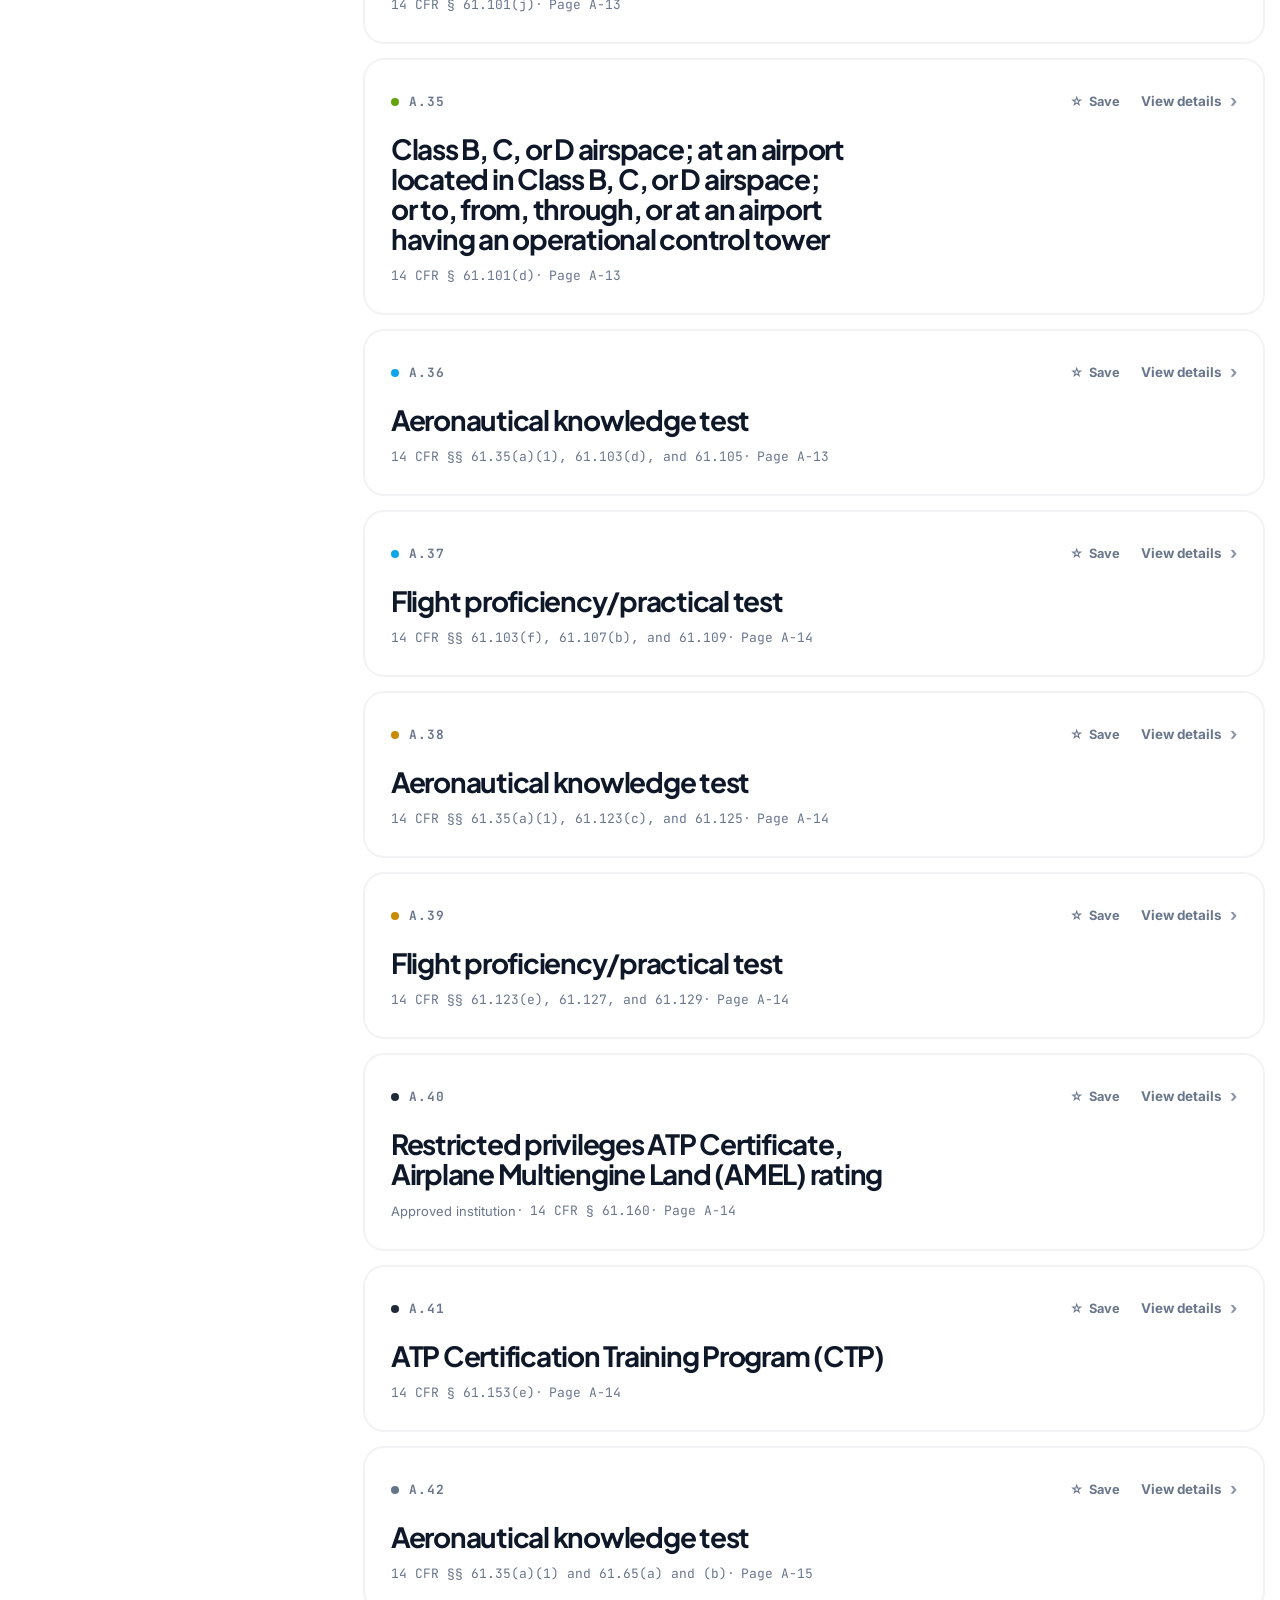
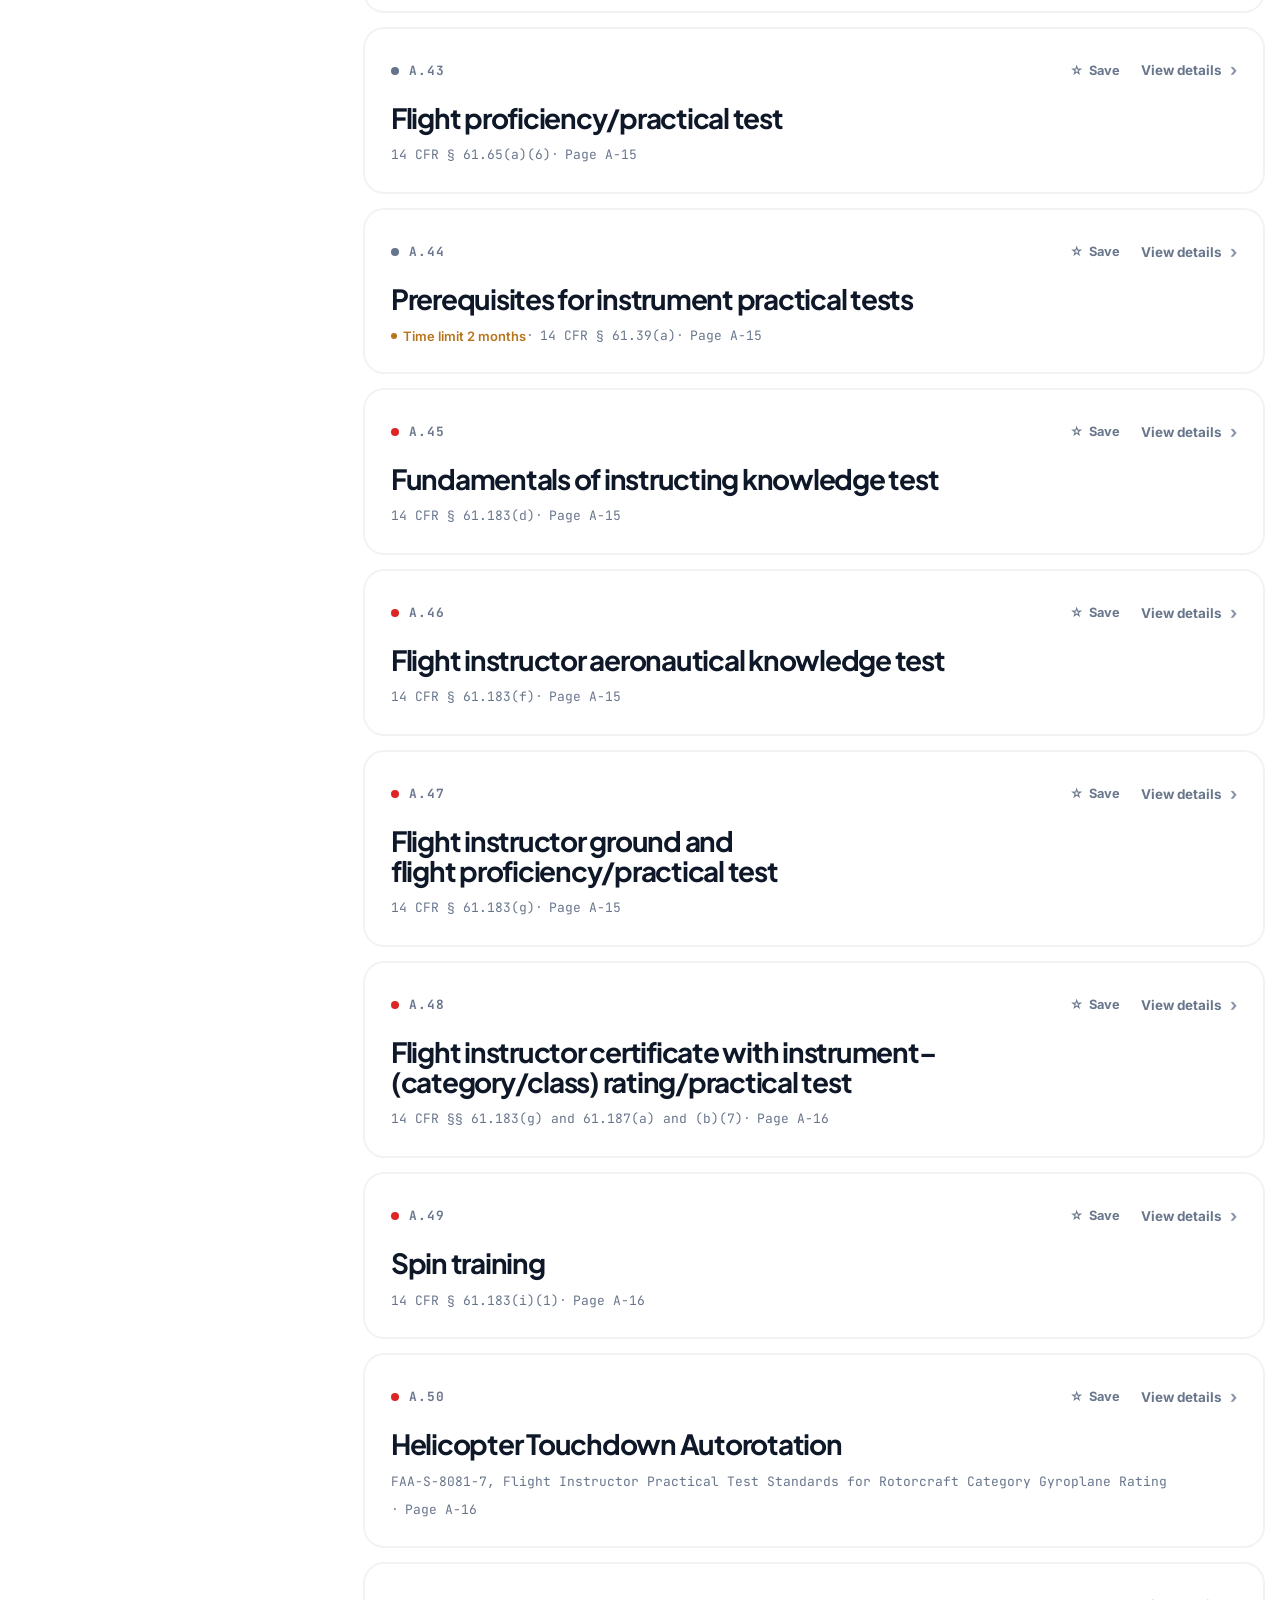
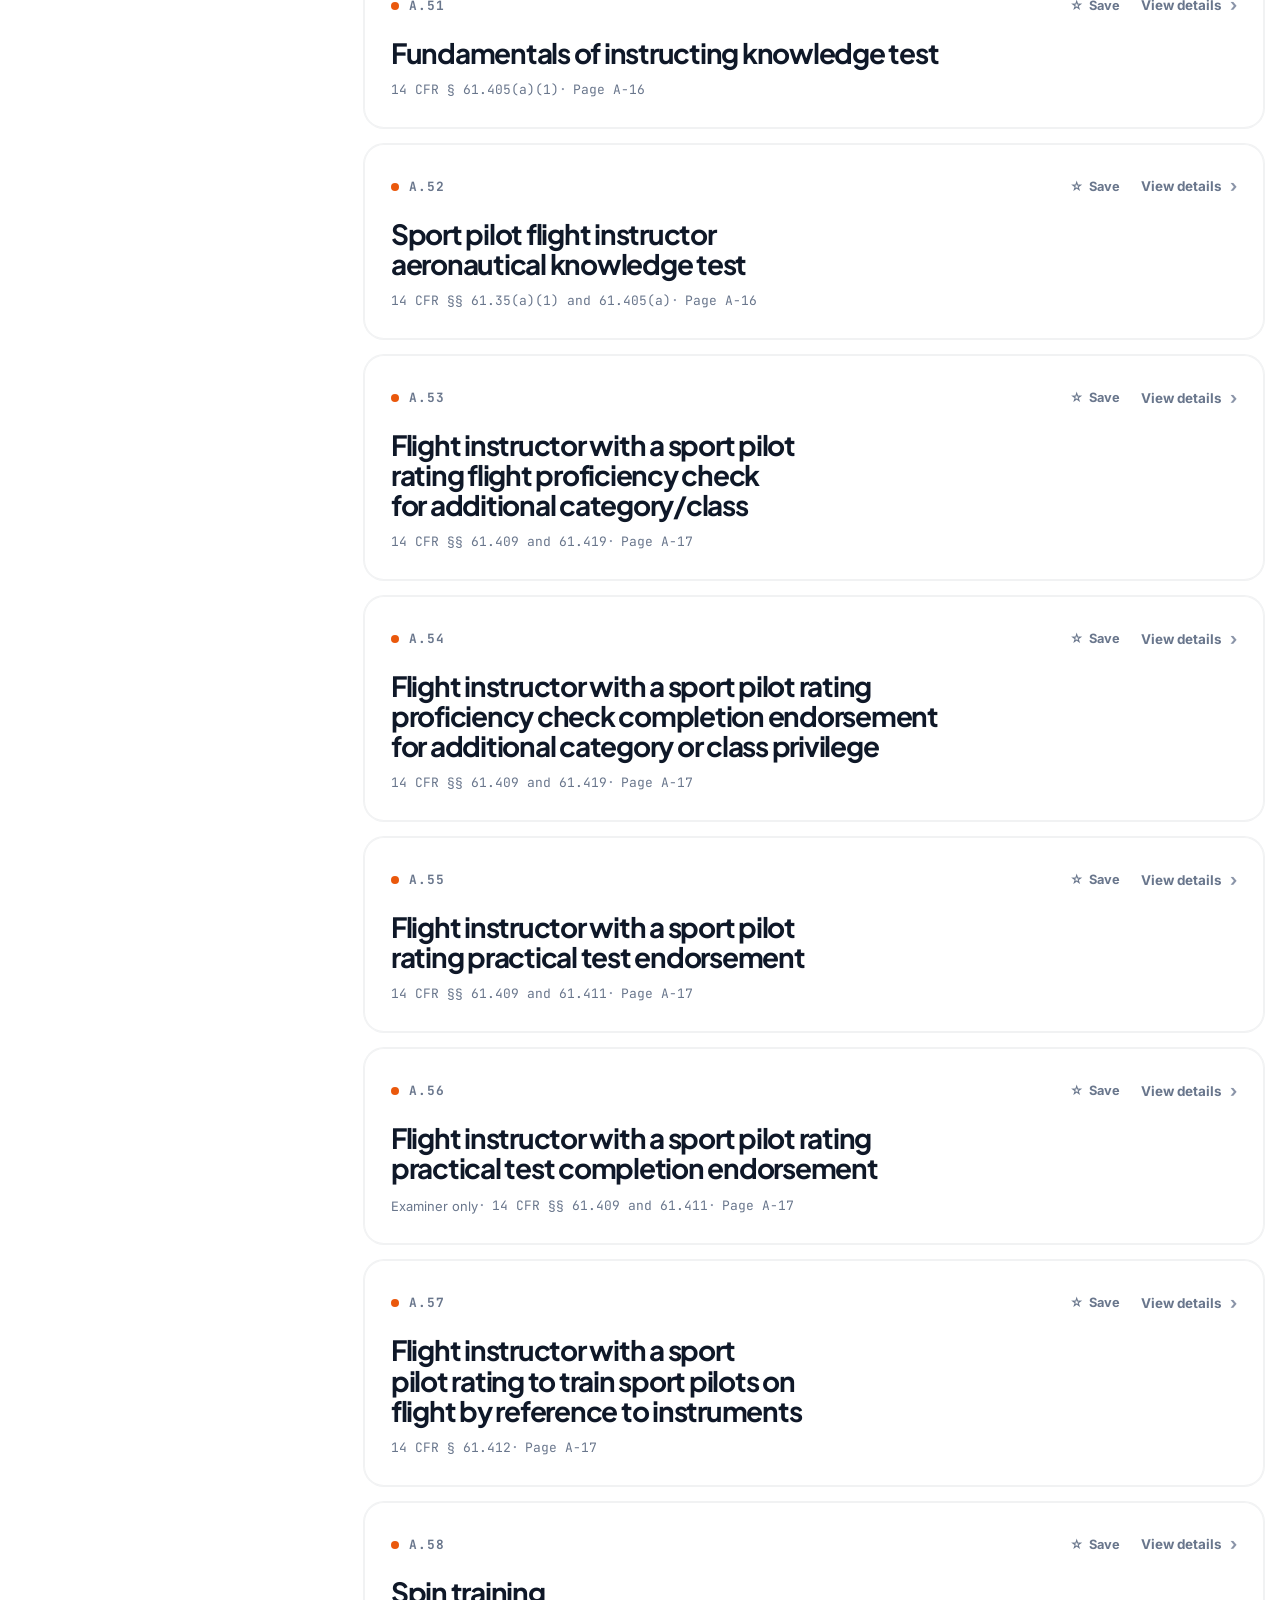
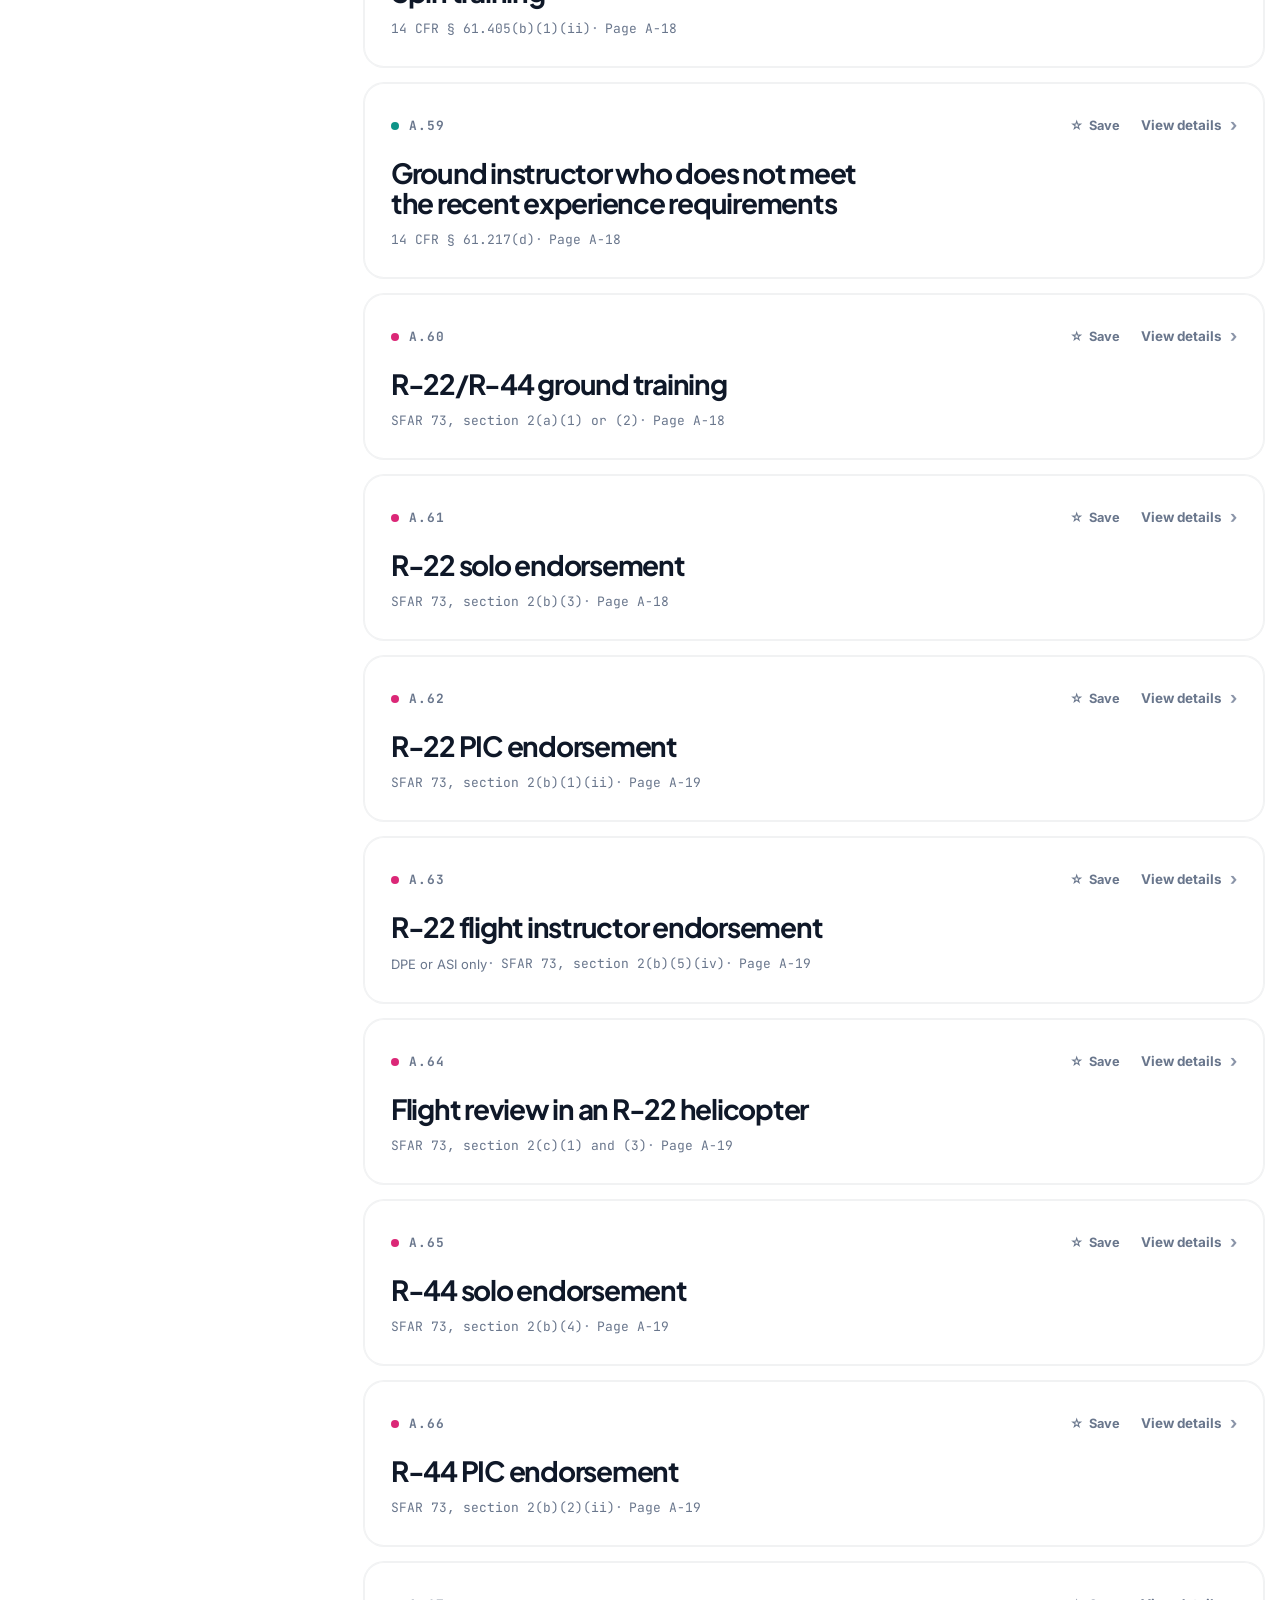
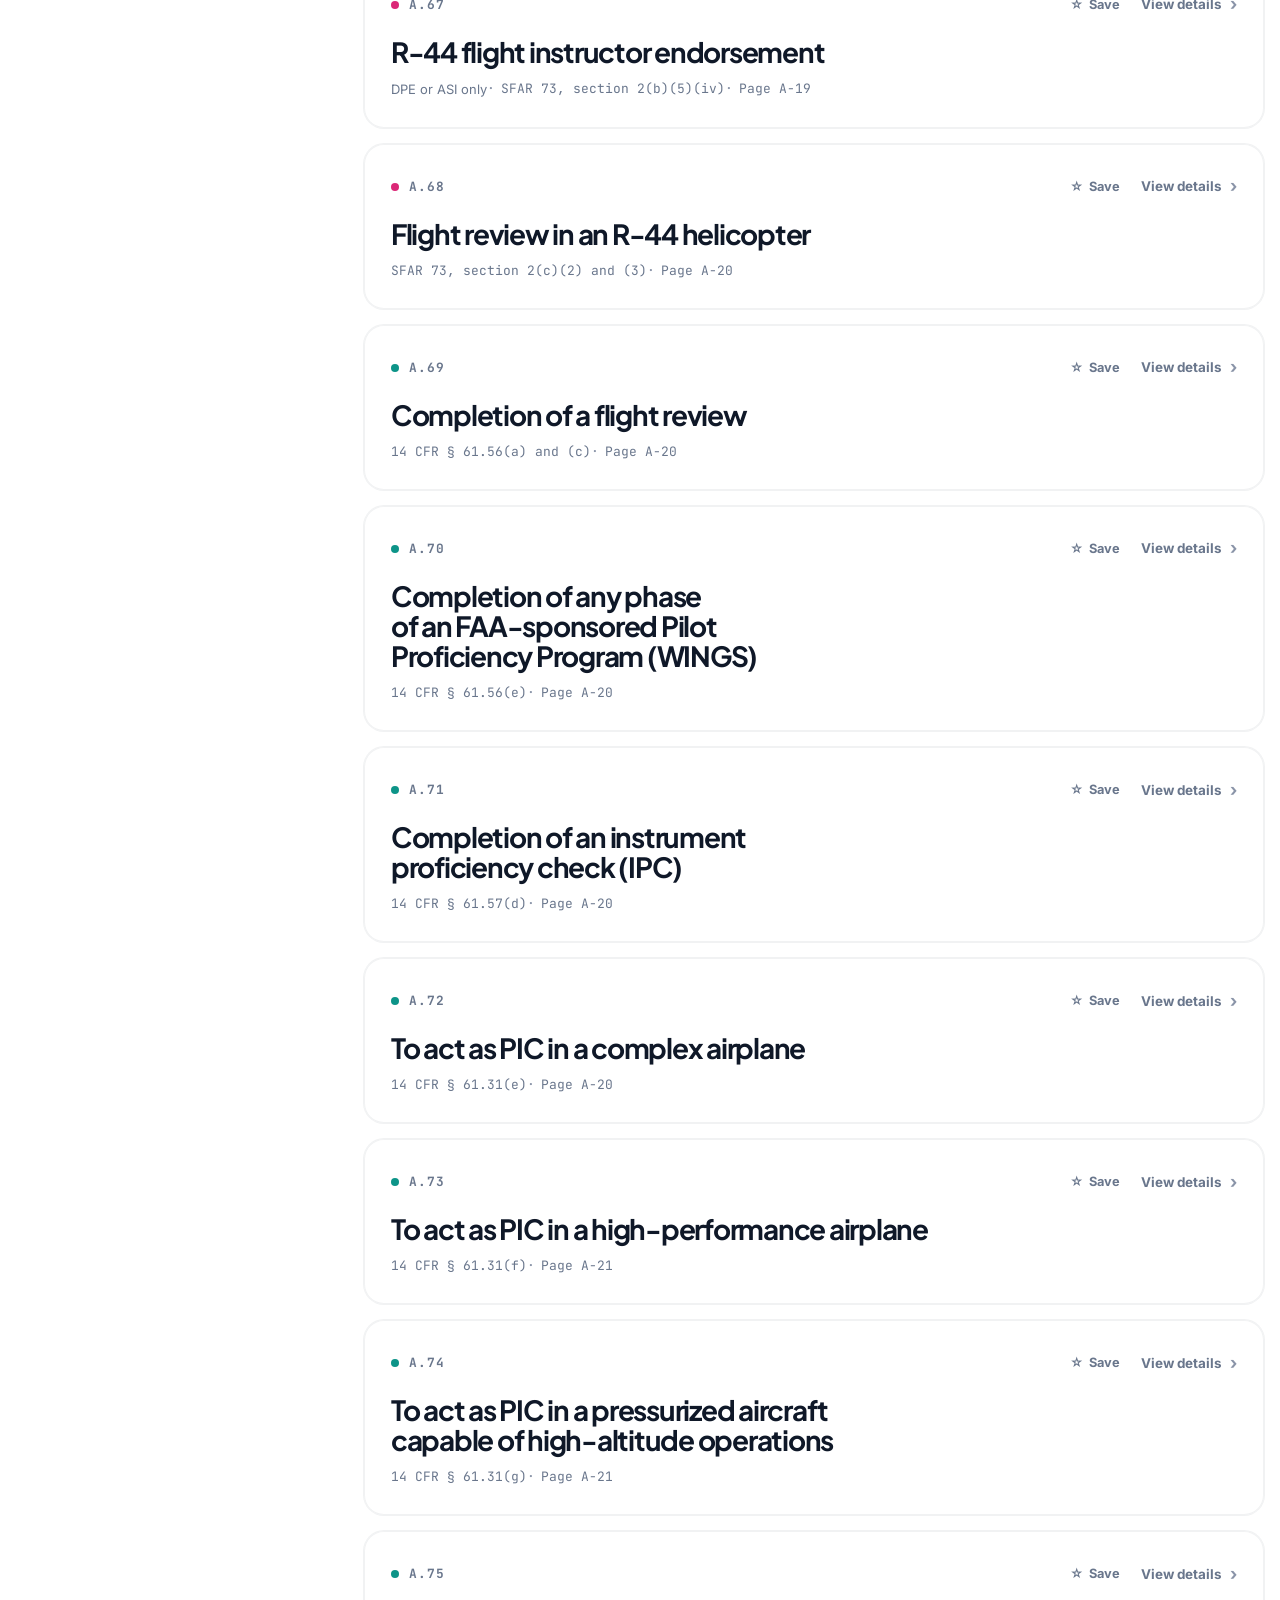
==== commit b5827487: "Auto-published from shortcut: 2026-04-19 16:58:38" ====
--- a/index.html
+++ b/index.html
@@ -22,12 +22,15 @@
     <link rel="icon" type="image/png" sizes="32x32" href="APP-ICONs/favicon-32.png?v=4">
     <link rel="icon" type="image/png" sizes="192x192" href="APP-ICONs/favicon-192.png?v=4">
     <link rel="apple-touch-icon" sizes="180x180" href="APP-ICONs/apple-touch-icon.png?v=4">
-    <link rel="stylesheet" href="css/app.css?v=2">
+    <link rel="stylesheet" href="css/app.css?v=4">
   </head>
   <body>
     <div class="app-shell">
       <div class="topbar-sticky">
-        <div class="topbar-brand">Simply Endorsed</div>
+        <div class="topbar-brand" aria-label="Simply Endorsed by Diego Suarez">
+          <span class="topbar-brand-main">Simply Endorsed</span>
+          <span class="topbar-brand-credit">by Diego Suarez</span>
+        </div>
         <button
           id="sidebarToggleBtn"
           class="icon-btn"
--- a/css/app.css
+++ b/css/app.css
@@ -209,12 +209,50 @@
 
 .topbar-brand {
   margin: 0;
+  display: inline-flex;
+  flex-wrap: nowrap;
+  align-items: baseline;
+  gap: 0.3rem 0.82rem;
+  min-width: 0;
+  max-width: 100%;
   font-family: var(--display);
   font-size: clamp(1.05rem, 1.8vw, 1.35rem);
   font-weight: 700;
   line-height: 1;
   letter-spacing: -0.05em;
   color: var(--text-strong);
+  text-wrap: balance;
+}
+
+.topbar-brand-main {
+  display: inline-block;
+  color: inherit;
+  line-height: 0.96;
+}
+
+.topbar-brand-credit {
+  position: relative;
+  display: inline-flex;
+  align-items: center;
+  padding-left: 0.82rem;
+  color: var(--text-muted);
+  font-family: var(--sans);
+  font-size: 0.56em;
+  font-weight: 600;
+  letter-spacing: 0.02em;
+  line-height: 1.15;
+  white-space: nowrap;
+}
+
+.topbar-brand-credit::before {
+  content: "";
+  position: absolute;
+  left: 0;
+  top: 50%;
+  width: 1px;
+  height: 0.92em;
+  transform: translateY(-50%);
+  background: var(--line-strong);
 }
 
 .icon-btn {
@@ -1395,8 +1433,8 @@
 .featured-strip {
   display: grid;
   border-radius: 24px;
-  padding: 20px;
-  gap: 16px;
+  padding: 18px;
+  gap: 14px;
 }
 
 .featured-strip-label {
@@ -1419,16 +1457,27 @@
   line-height: 1.08;
 }
 
-.featured-grid {
-  display: grid;
-  grid-template-columns: repeat(4, minmax(0, 1fr));
-  gap: 12px;
-}
-
+.featured-grid,
 .task-mode-grid {
   display: grid;
-  grid-template-columns: repeat(3, minmax(0, 1fr));
-  gap: 12px;
+  grid-template-columns: minmax(0, 1fr);
+  grid-auto-rows: 1fr;
+  gap: 10px;
+}
+
+@media (min-width: 480px) {
+  .featured-grid,
+  .task-mode-grid {
+    grid-template-columns: repeat(2, minmax(0, 1fr));
+  }
+}
+
+@media (min-width: 768px) {
+  .featured-grid,
+  .task-mode-grid {
+    grid-template-columns: repeat(3, minmax(0, 1fr));
+    gap: 12px;
+  }
 }
 
 .task-mode-card,
@@ -1436,10 +1485,10 @@
   appearance: none;
   position: relative;
   overflow: hidden;
-  min-height: 116px;
-  padding: 14px;
+  min-height: 104px;
+  padding: 12px;
   border: 1px solid var(--category-line);
-  border-radius: 20px;
+  border-radius: 18px;
   background:
     linear-gradient(180deg, rgba(255, 255, 255, 0.82), rgba(255, 255, 255, 0.62)),
     var(--category-soft);
@@ -1447,8 +1496,9 @@
   text-align: left;
   cursor: pointer;
   display: grid;
+  height: 100%;
   align-content: start;
-  gap: 8px;
+  gap: 6px;
   box-shadow: inset 0 1px 0 rgba(255, 255, 255, 0.72);
   transition:
     border-color 180ms ease,
@@ -1470,9 +1520,9 @@
 .task-mode-swatch,
 .featured-card-swatch {
   display: block;
-  width: 36px;
-  height: 36px;
-  border-radius: 10px;
+  width: 32px;
+  height: 32px;
+  border-radius: 9px;
   background:
     linear-gradient(180deg, rgba(255, 255, 255, 0.24), rgba(255, 255, 255, 0)),
     var(--category-accent);
@@ -1640,6 +1690,11 @@
   outline-offset: 3px;
 }
 
+.task-mode-card:focus-visible,
+.featured-card:focus-visible {
+  outline-color: var(--category-accent);
+}
+
 @media (min-width: 901px) {
   .rail-close,
   #sidebarToggleBtn {
@@ -1653,11 +1708,6 @@
     gap: 18px;
   }
 
-  .featured-grid {
-    grid-template-columns: repeat(2, minmax(0, 1fr));
-  }
-
-  .task-mode-grid,
   .decision-grid {
     grid-template-columns: repeat(2, minmax(0, 1fr));
   }
@@ -1715,8 +1765,6 @@
     align-items: flex-start;
   }
 
-  .featured-grid,
-  .task-mode-grid,
   .details-grid,
   .decision-grid {
     grid-template-columns: 1fr;
@@ -1728,28 +1776,62 @@
     padding: 9px 10px 9px 14px;
   }
 
+  .topbar-brand {
+    display: flex;
+    flex-direction: column;
+    align-items: flex-start;
+    gap: 0.16rem;
+    font-size: 1.02rem;
+  }
+
+  .topbar-brand-credit {
+    padding-left: 0;
+    font-size: 0.64em;
+    white-space: normal;
+  }
+
+  .topbar-brand-credit::before {
+    display: none;
+  }
+
   .layout,
   .app-footer {
     width: calc(100% - 20px);
   }
 
-  .topbar-brand {
-    font-size: 1.08rem;
-  }
-
   .endorsement-head {
-    flex-direction: column;
-    align-items: flex-start;
+    display: grid;
+    grid-template-columns: minmax(0, 1fr) auto;
+    align-items: start;
+    column-gap: 12px;
+    row-gap: 6px;
   }
 
   .card-head-actions {
-    width: 100%;
-    justify-content: space-between;
+    width: auto;
+    min-width: max-content;
+    gap: 6px;
+    flex-wrap: nowrap;
+    justify-content: flex-end;
+    align-self: start;
   }
 
   .detail-toggle {
-    width: 100%;
-    justify-content: space-between;
+    width: auto;
+    justify-content: flex-start;
+  }
+
+  .endorsement-id-row {
+    flex-wrap: nowrap;
+  }
+
+  .endorsement-card h2 {
+    margin-top: 10px;
+  }
+
+  .save-toggle {
+    padding-left: 6px;
+    padding-right: 6px;
   }
 
   .selection-summary,
@@ -1760,7 +1842,11 @@
     padding-right: 18px;
   }
 
-  .featured-strip,
+  .featured-strip {
+    padding-top: 18px;
+    padding-bottom: 18px;
+  }
+
   .app-footer {
     padding-top: 20px;
     padding-bottom: 20px;
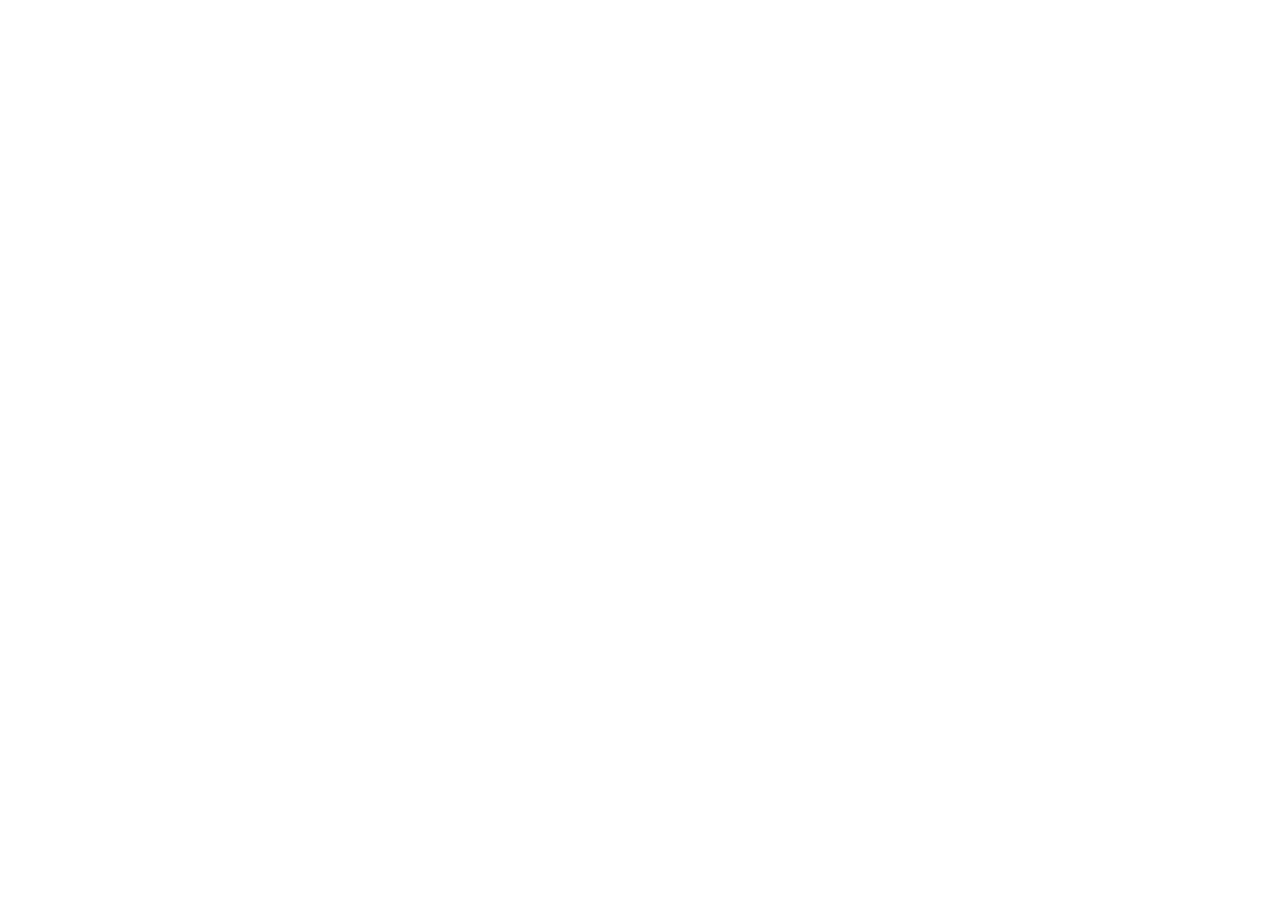
==== commit ec4933f9: "Convert to legacy redirect → suarezcfi.com/simply-endorsed/" ====
--- a/index.html
+++ b/index.html
@@ -1,146 +1,18 @@
-<!doctype html>
+<!DOCTYPE html>
 <html lang="en">
-  <head>
-    <meta charset="utf-8">
-    <meta name="viewport" content="width=device-width, initial-scale=1">
-    <title>Simply Endorsed</title>
-    <meta
-      name="description"
-      content="Browse and search every AC 61-65K endorsement with curated subcategories for common training and checkride use cases."
-    >
-    <meta name="theme-color" content="#ffffff">
-    <meta name="apple-mobile-web-app-capable" content="yes">
-    <meta name="apple-mobile-web-app-title" content="Simply Endorsed">
-    <link rel="preconnect" href="https://fonts.googleapis.com">
-    <link rel="preconnect" href="https://fonts.gstatic.com" crossorigin>
-    <link
-      rel="stylesheet"
-      href="https://fonts.googleapis.com/css2?family=Inter:wght@400;500;600;700;800&family=JetBrains+Mono:wght@500;700&family=Plus+Jakarta+Sans:wght@600;700;800&display=swap"
-    >
-    <link rel="manifest" href="site.webmanifest?v=2">
-    <link rel="shortcut icon" href="APP-ICONs/favicon-32.png?v=4">
-    <link rel="icon" type="image/png" sizes="32x32" href="APP-ICONs/favicon-32.png?v=4">
-    <link rel="icon" type="image/png" sizes="192x192" href="APP-ICONs/favicon-192.png?v=4">
-    <link rel="apple-touch-icon" sizes="180x180" href="APP-ICONs/apple-touch-icon.png?v=4">
-    <link rel="stylesheet" href="css/app.css?v=4">
-  </head>
-  <body>
-    <div class="app-shell">
-      <div class="topbar-sticky">
-        <div class="topbar-brand" aria-label="Simply Endorsed by Diego Suarez">
-          <span class="topbar-brand-main">Simply Endorsed</span>
-          <span class="topbar-brand-credit">by Diego Suarez</span>
-        </div>
-        <button
-          id="sidebarToggleBtn"
-          class="icon-btn"
-          type="button"
-          aria-expanded="false"
-          aria-controls="filterRail"
-          aria-label="Open browse navigation"
-        >
-          <span class="icon-burger">&#9776;</span>
-          <span class="icon-close">&#10005;</span>
-        </button>
-      </div>
-
-      <div id="sidebarBackdrop" class="sidebar-backdrop" hidden></div>
-
-      <div class="layout">
-        <aside id="filterRail" class="filter-rail" aria-label="Endorsement filters">
-
-          <!-- Search lives inside the rail -->
-          <div class="rail-search">
-            <label class="sr-only" for="searchInput">Search endorsements</label>
-            <div class="search-field">
-              <input
-                id="searchInput"
-                class="search-input"
-                type="search"
-                placeholder="Search by task, ID, CFR, alias, or keyword..."
-                autocomplete="off"
-                aria-describedby="searchHelperText"
-              >
-              <button
-                id="clearSearchBtn"
-                class="search-clear"
-                type="button"
-                aria-label="Clear search"
-                hidden
-              >
-                Clear
-              </button>
-            </div>
-            <p id="searchHelperText" class="search-helper">Try `BFR`, `tailwheel`, `61.87`, or `first solo`.</p>
-            <div id="searchSuggestions" class="search-suggestions" aria-live="polite"></div>
-          </div>
-
-          <section class="rail-section">
-            <div class="rail-heading">
-              <h2>Browse</h2>
-            </div>
-
-            <nav id="categoryNav" class="category-nav" aria-label="Browse endorsements">
-              <article class="placeholder-card rail-placeholder">
-                <h3>Loading browse structure...</h3>
-                <p>Categories and subcategories will appear here once the data is ready.</p>
-              </article>
-            </nav>
-          </section>
-        </aside>
-
-        <main class="content-area">
-          <section id="selectionSummary" class="selection-summary" aria-live="polite" tabindex="-1">
-            <nav id="selectionBreadcrumbs" class="selection-breadcrumbs" aria-label="Current browse path">
-            </nav>
-            <h2 id="selectionTitle">All Endorsements</h2>
-            <p id="selectionDescription" class="selection-description">
-              Loading endorsement library...
-            </p>
-            <div class="selection-footer-row">
-              <div id="selectionMeta" class="selection-meta"></div>
-              <div id="selectionActions" class="selection-actions"></div>
-            </div>
-            <div id="scopeControls" class="scope-controls"></div>
-            <div id="bundleBar" class="bundle-bar" hidden></div>
-          </section>
-
-          <section class="status-row">
-            <p id="resultsSummary">Loading endorsements...</p>
-          </section>
-
-          <section id="featuredStrip" class="featured-strip" hidden aria-label="Instructor quick starts">
-          </section>
-
-          <section
-            id="endorsementList"
-            class="endorsement-list"
-            aria-live="polite"
-            aria-label="Endorsement results"
-          >
-            <article class="placeholder-card">
-              <h2>Preparing endorsement library...</h2>
-              <p>Endorsements will appear here with search, browse, and quick-copy support.</p>
-            </article>
-          </section>
-
-          <section id="guidanceView" class="guidance-view" hidden aria-label="Teaching and Guidance"></section>
-        </main>
-      </div>
-    </div>
-
-    <footer class="app-footer">
-      <p id="footerMeta">FAA model text source: loading...</p>
-      <p class="footer-designer">Designed by Diego Suarez</p>
-      <p class="footnote">
-        This tool is a reference aid. Verify endorsement applicability against the pilot's context,
-        current FARs, and current FAA guidance.
-      </p>
-    </footer>
-
-    <script src="js/endorsements-data.js?v=3"></script>
-    <script src="js/browse-structure.js?v=3"></script>
-    <script src="js/guidance-content.js?v=1"></script>
-    <script src="js/app.js?v=3"></script>
-  </body>
+<head>
+  <meta charset="UTF-8">
+  <meta http-equiv="refresh" content="0;url=https://suarezcfi.com/simply-endorsed/">
+  <title>Simply Endorsed — Moved</title>
+  <script>window.location.replace("https://suarezcfi.com/simply-endorsed/");</script>
+</head>
+<body>
+  <p>
+    This page has moved to
+    <a href="https://suarezcfi.com/simply-endorsed/">suarezcfi.com/simply-endorsed/</a>.
+  </p>
+  <noscript>
+    <p><a href="https://suarezcfi.com/simply-endorsed/">Go to Simply Endorsed</a></p>
+  </noscript>
+</body>
 </html>
